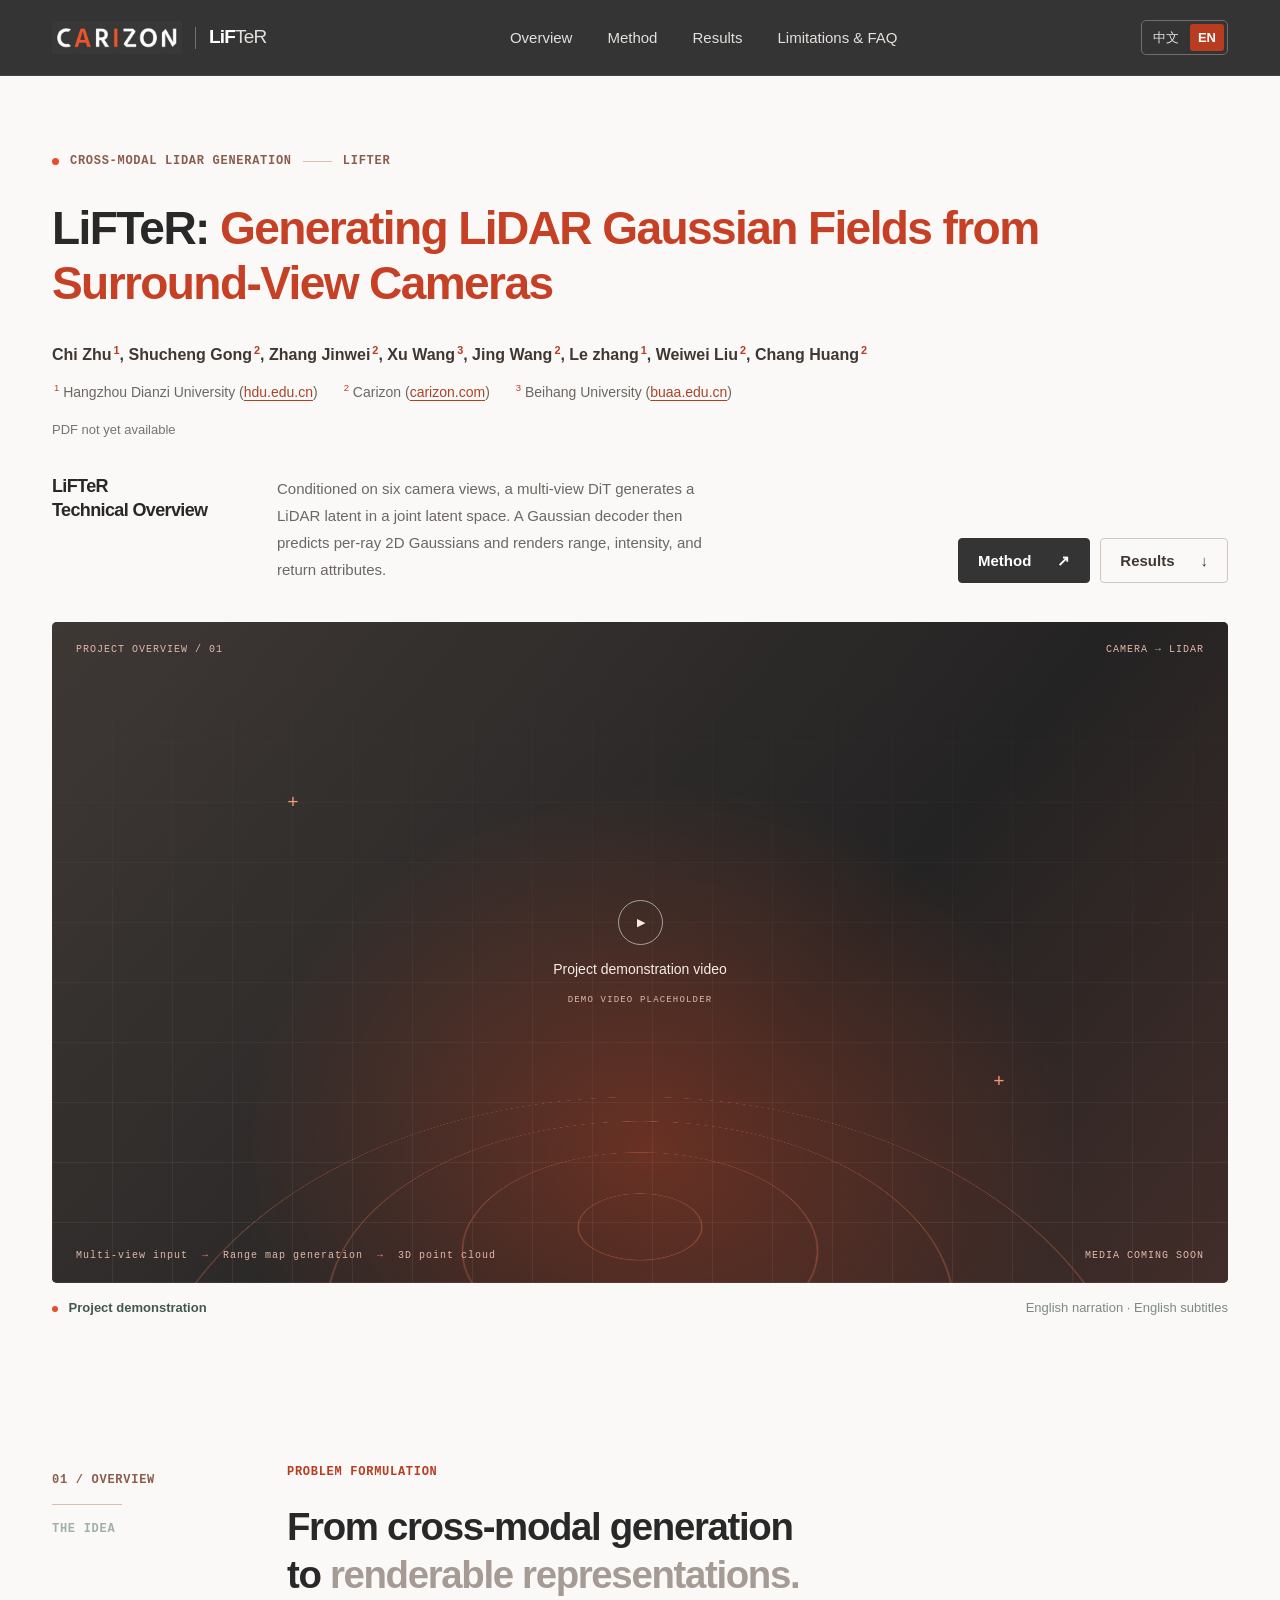
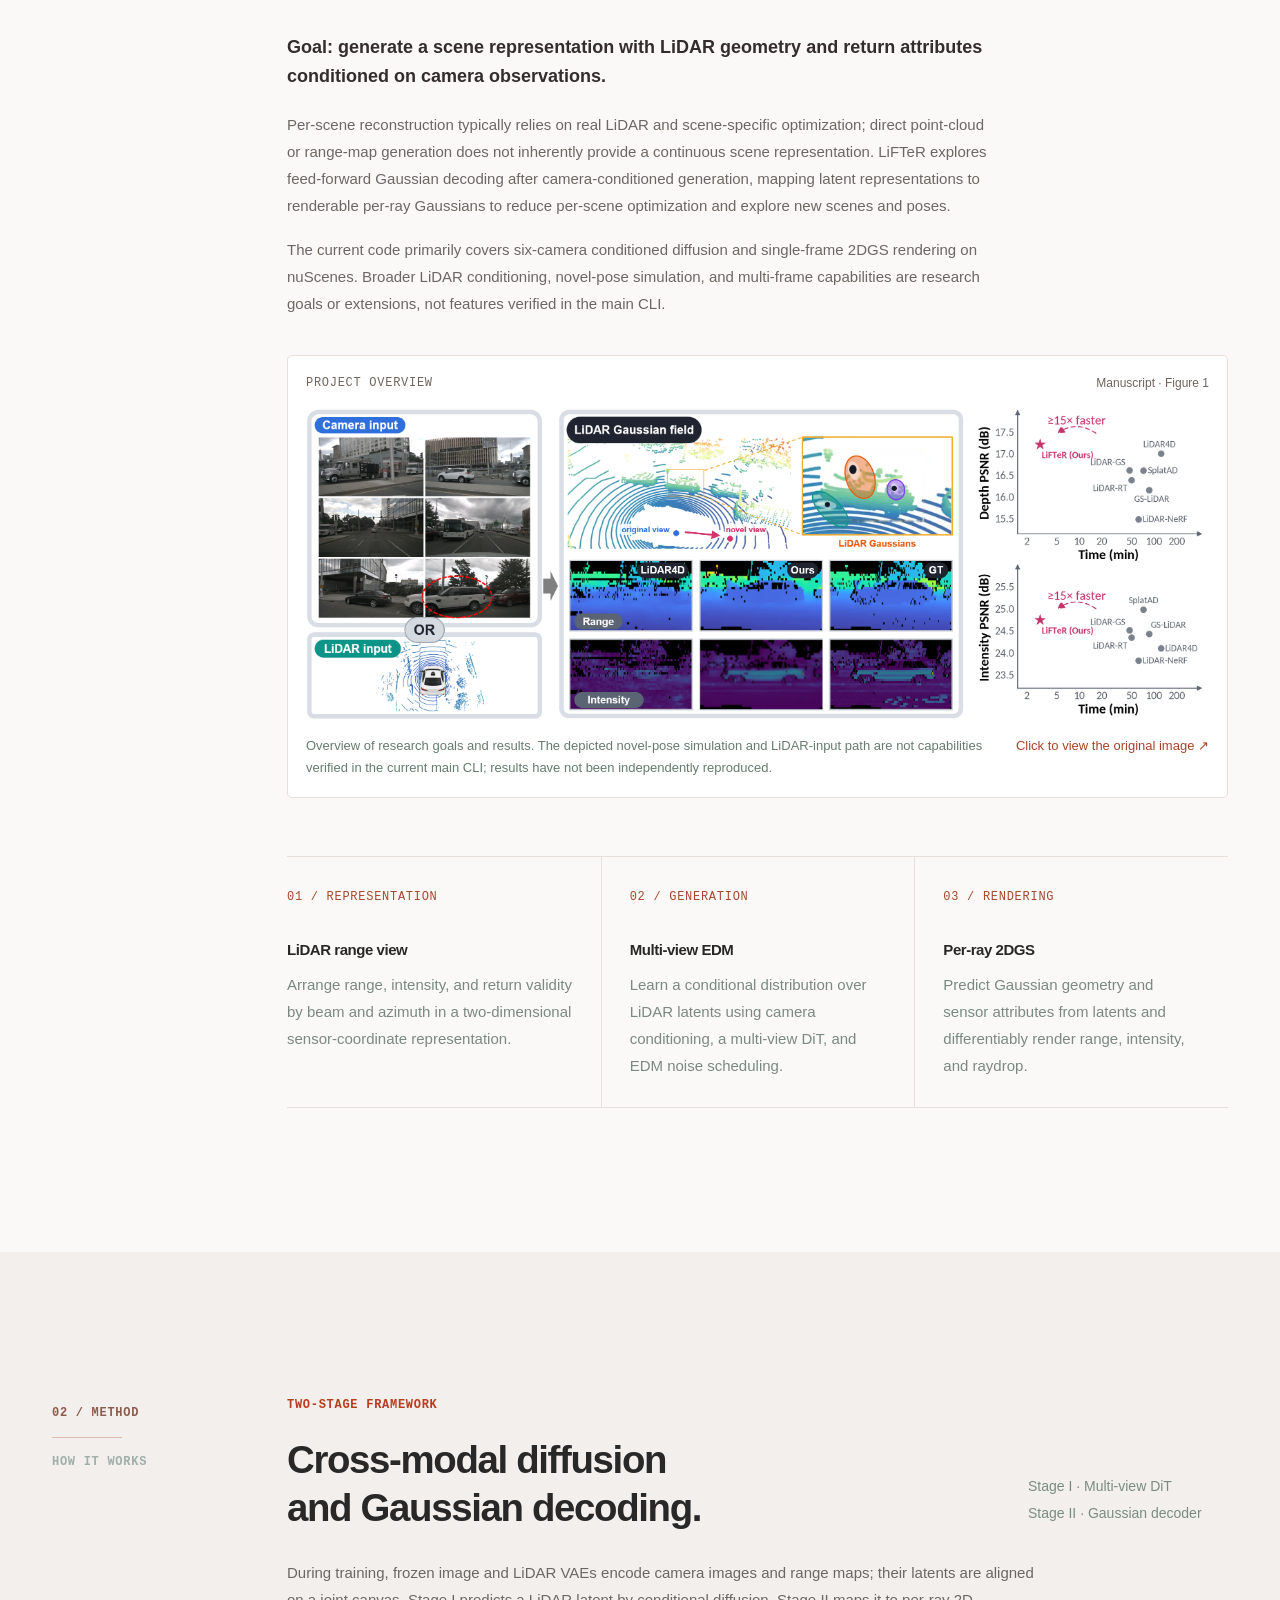
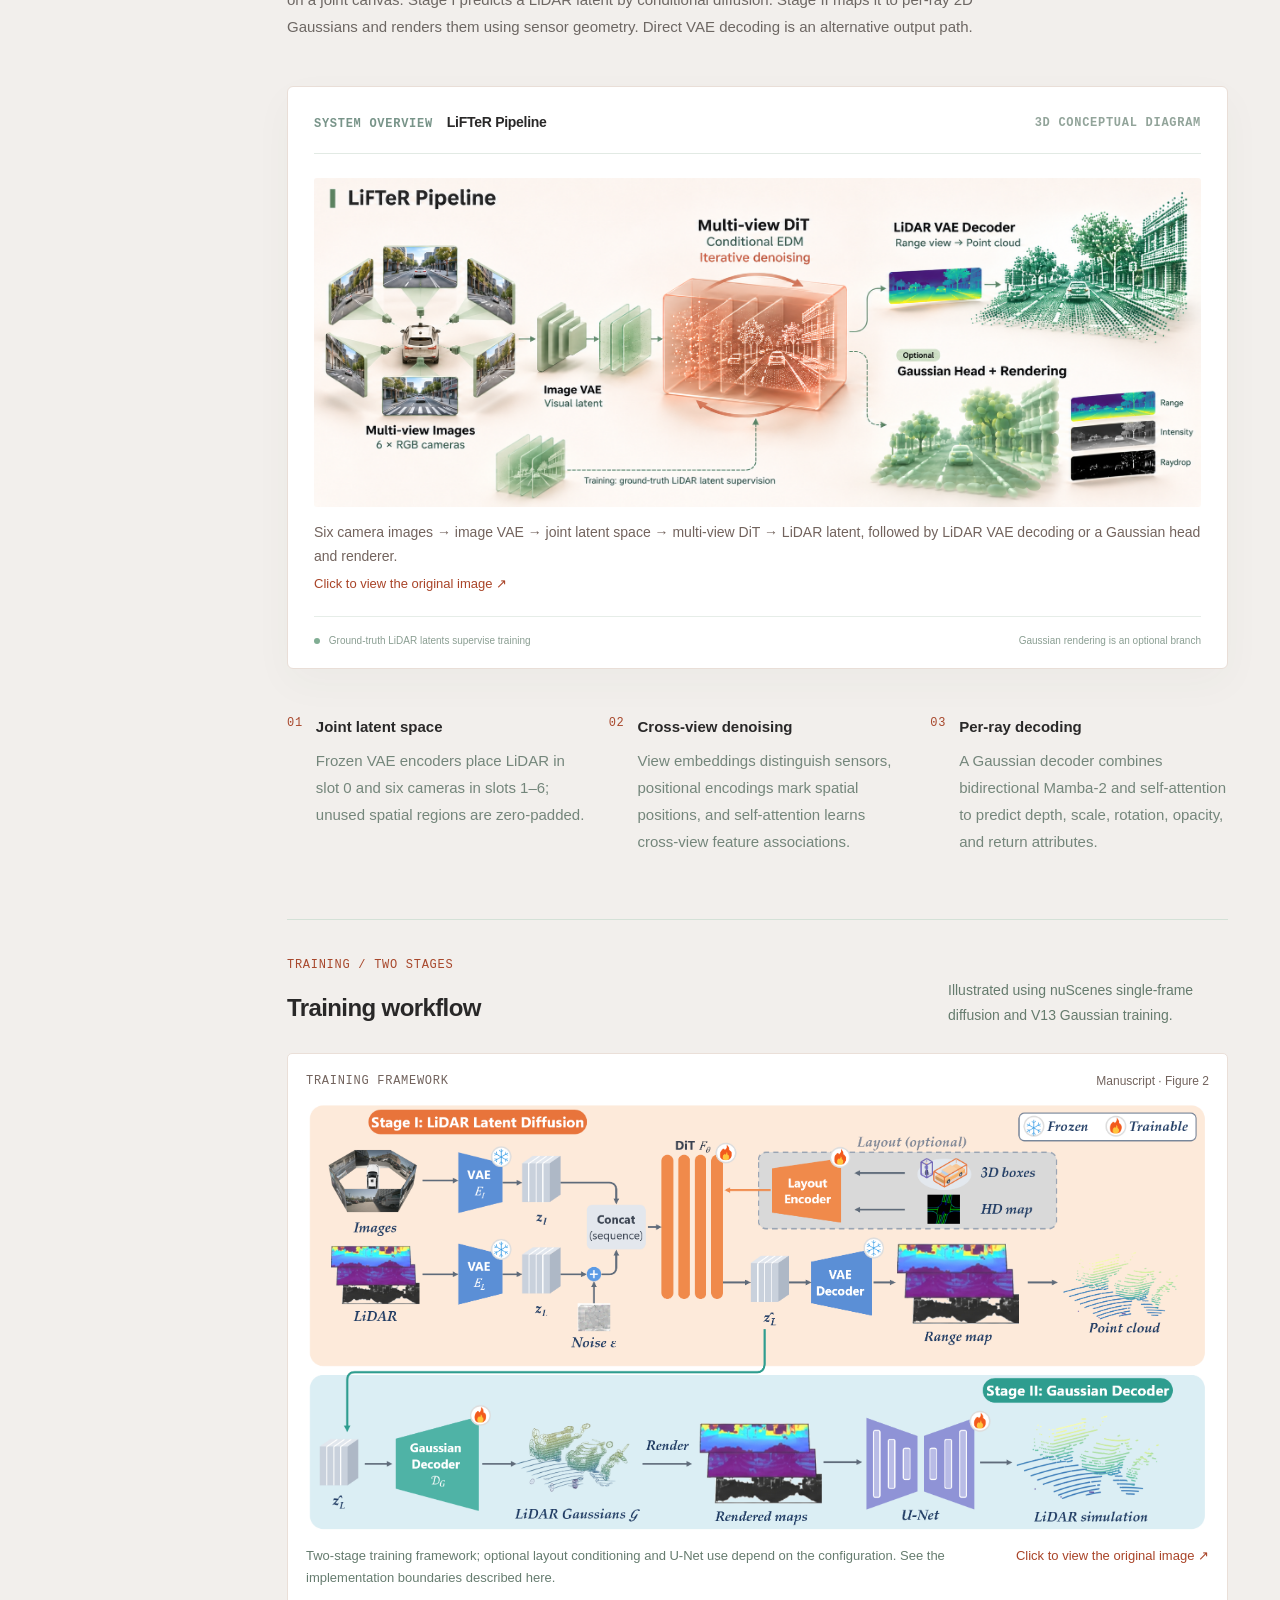
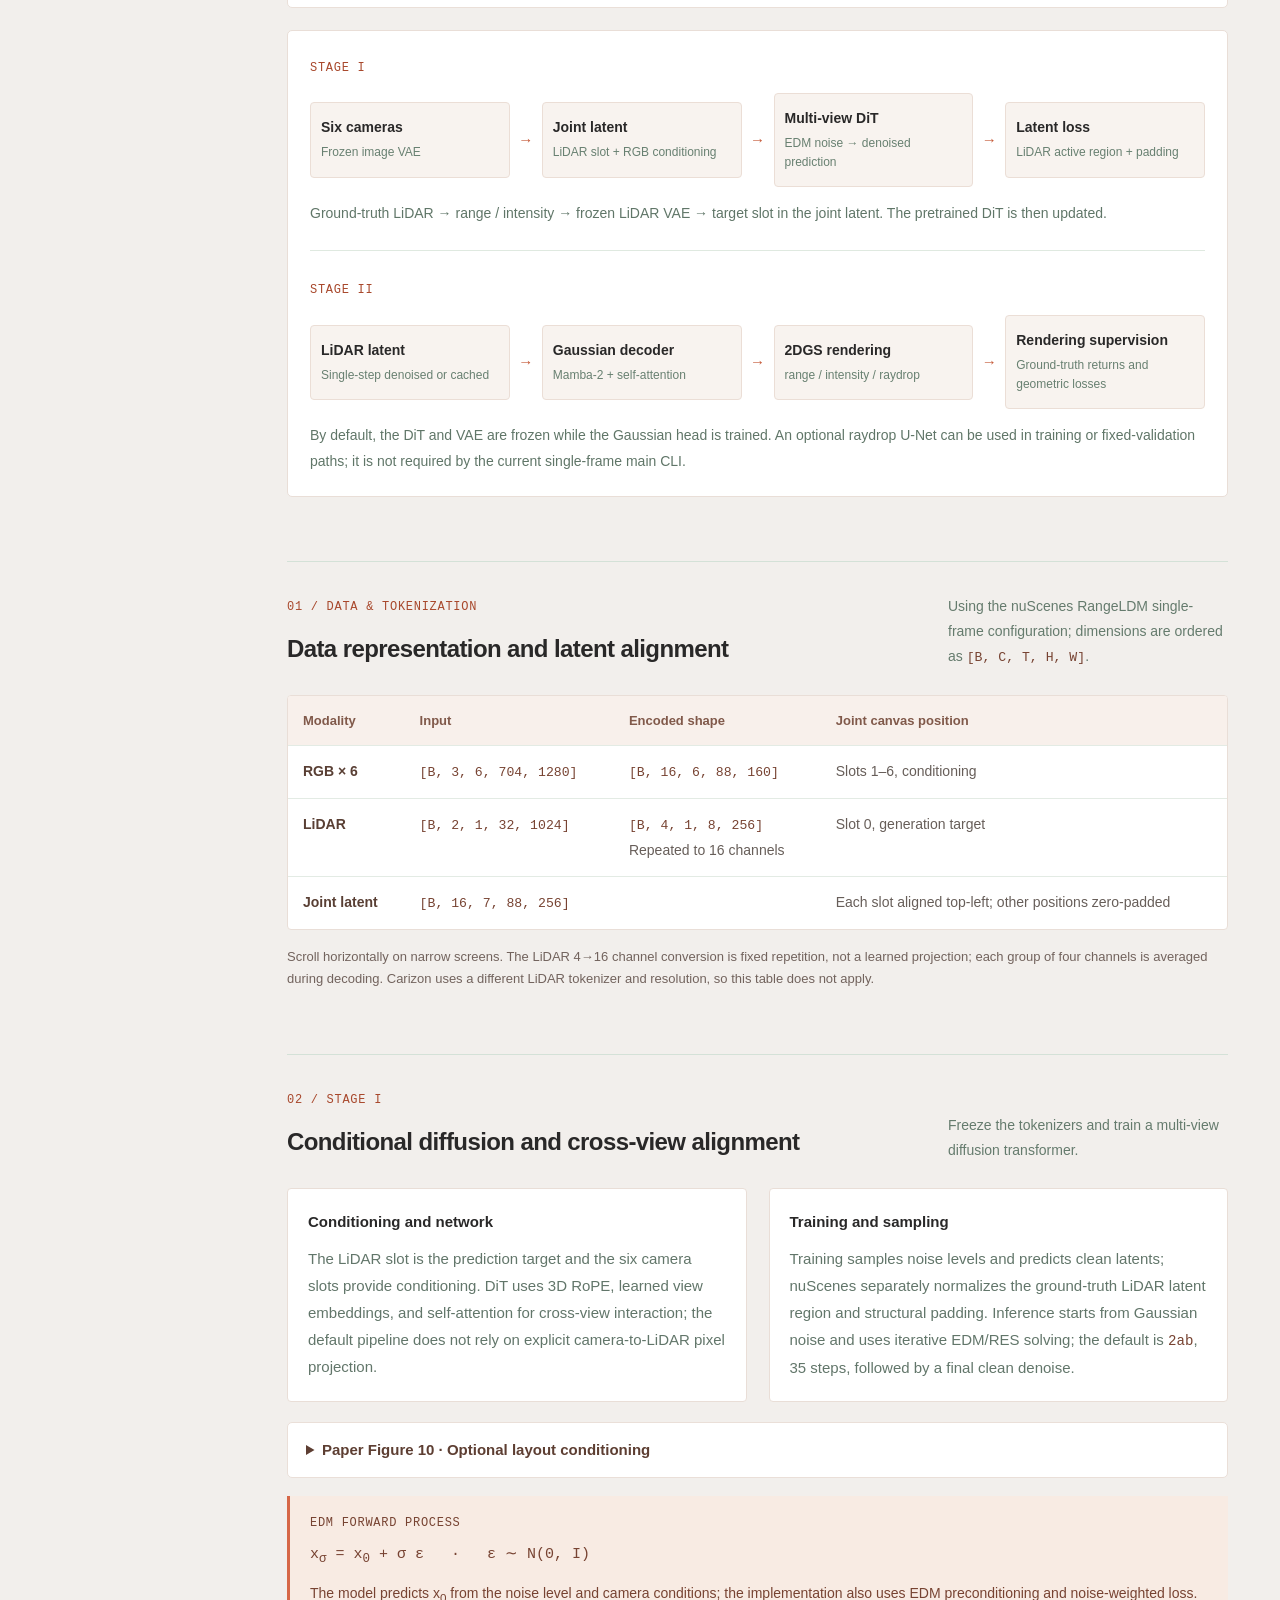
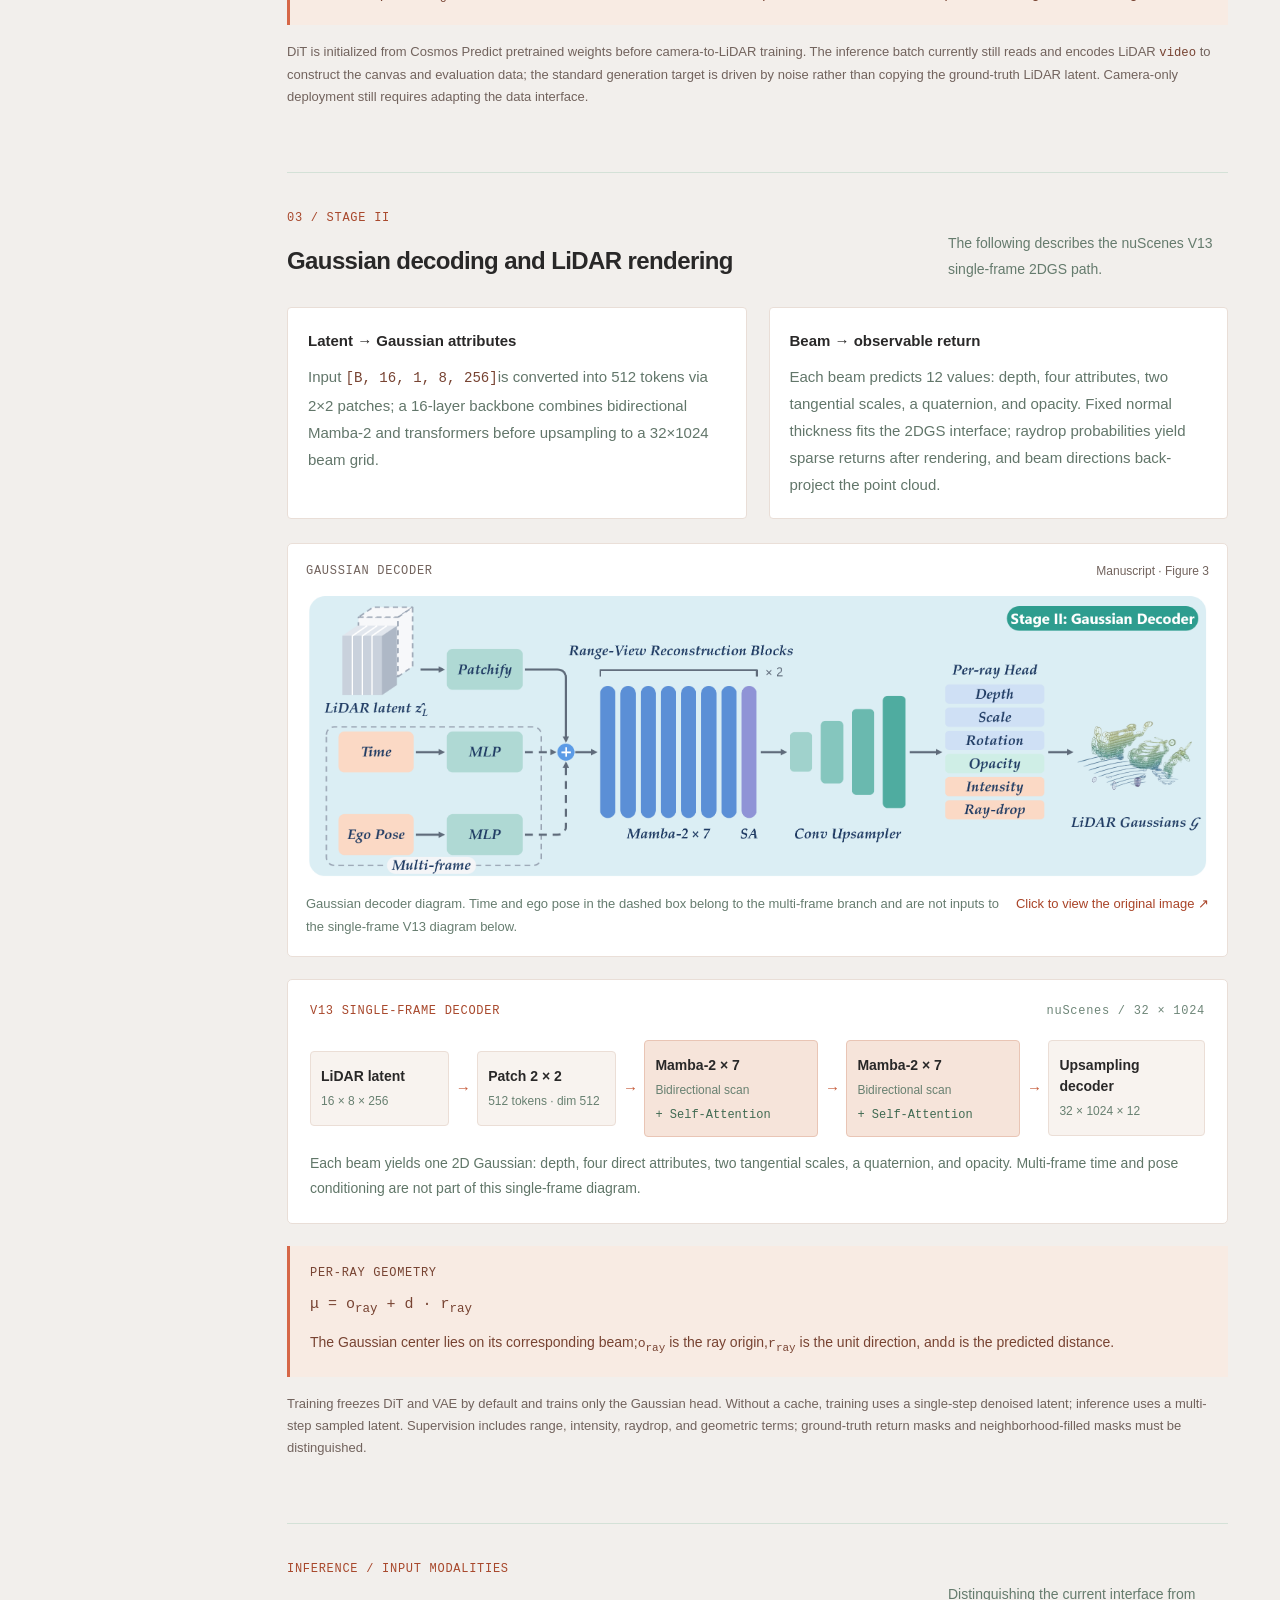
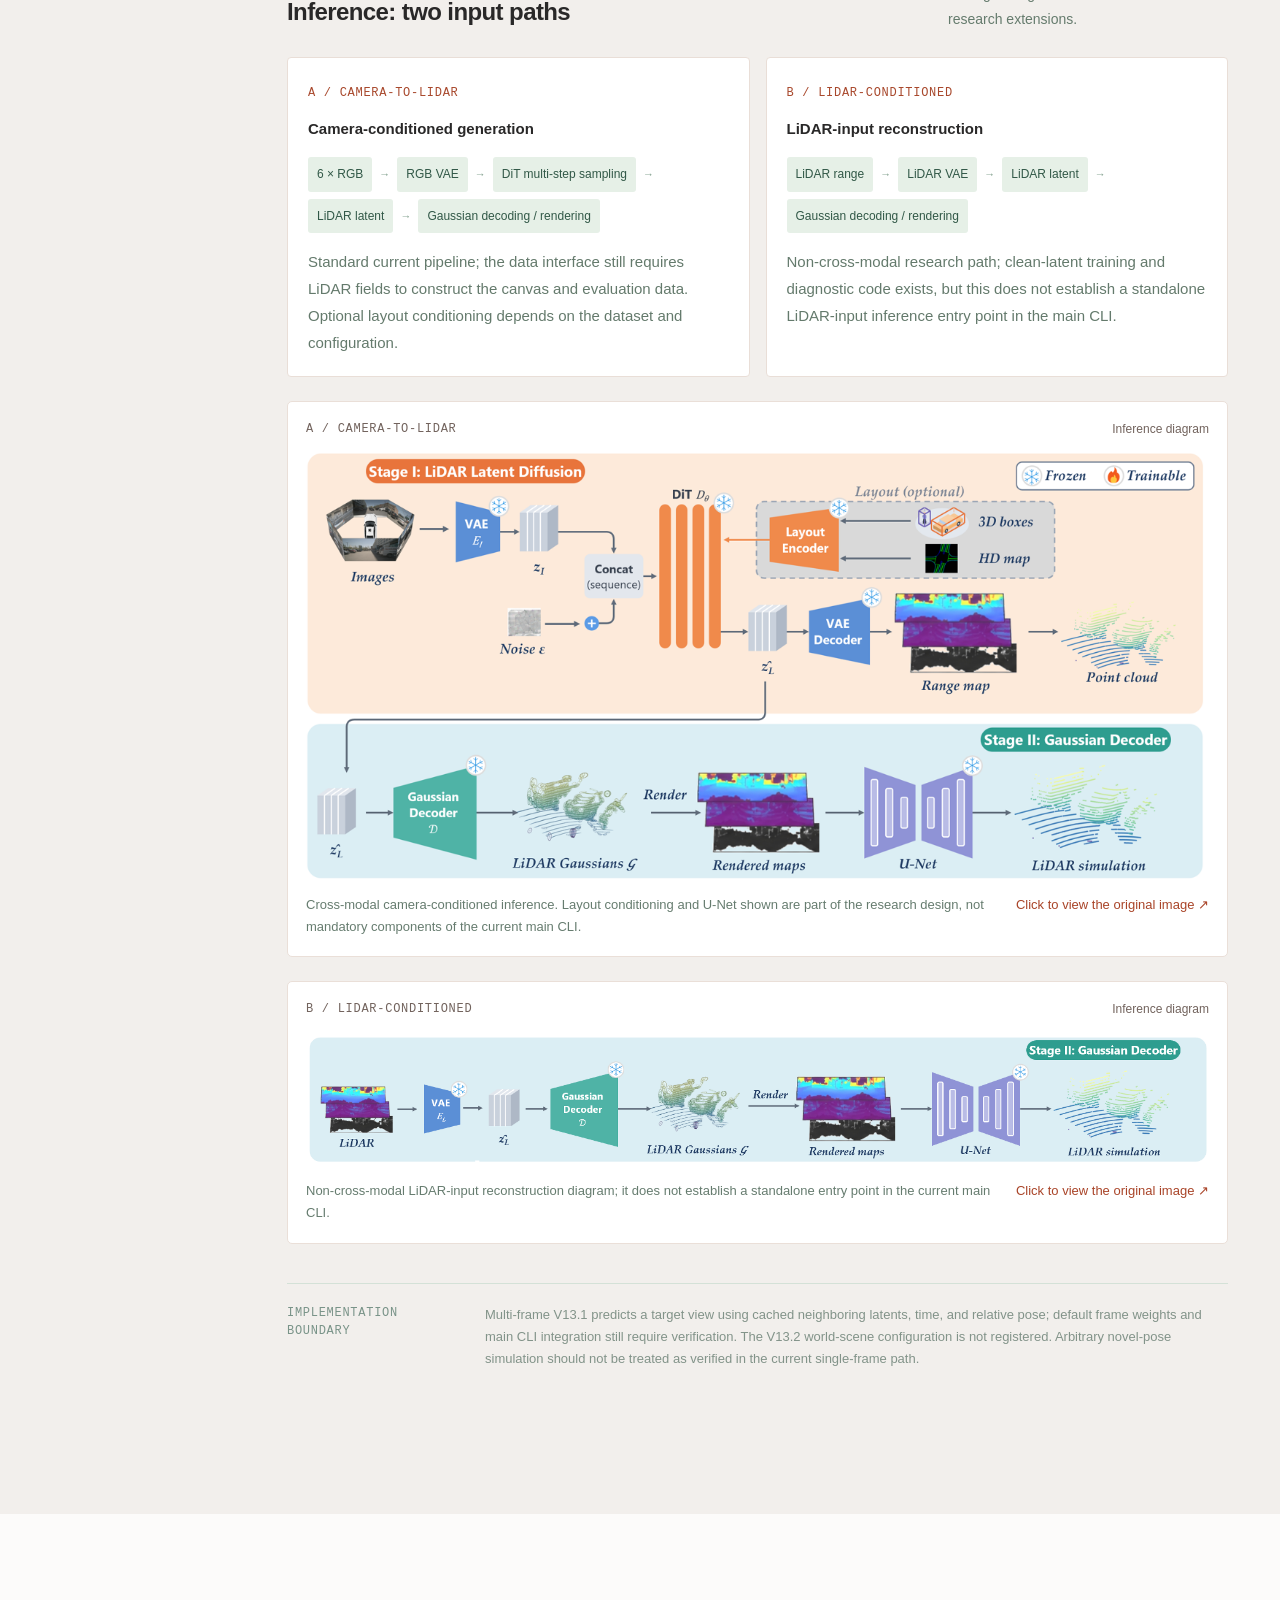
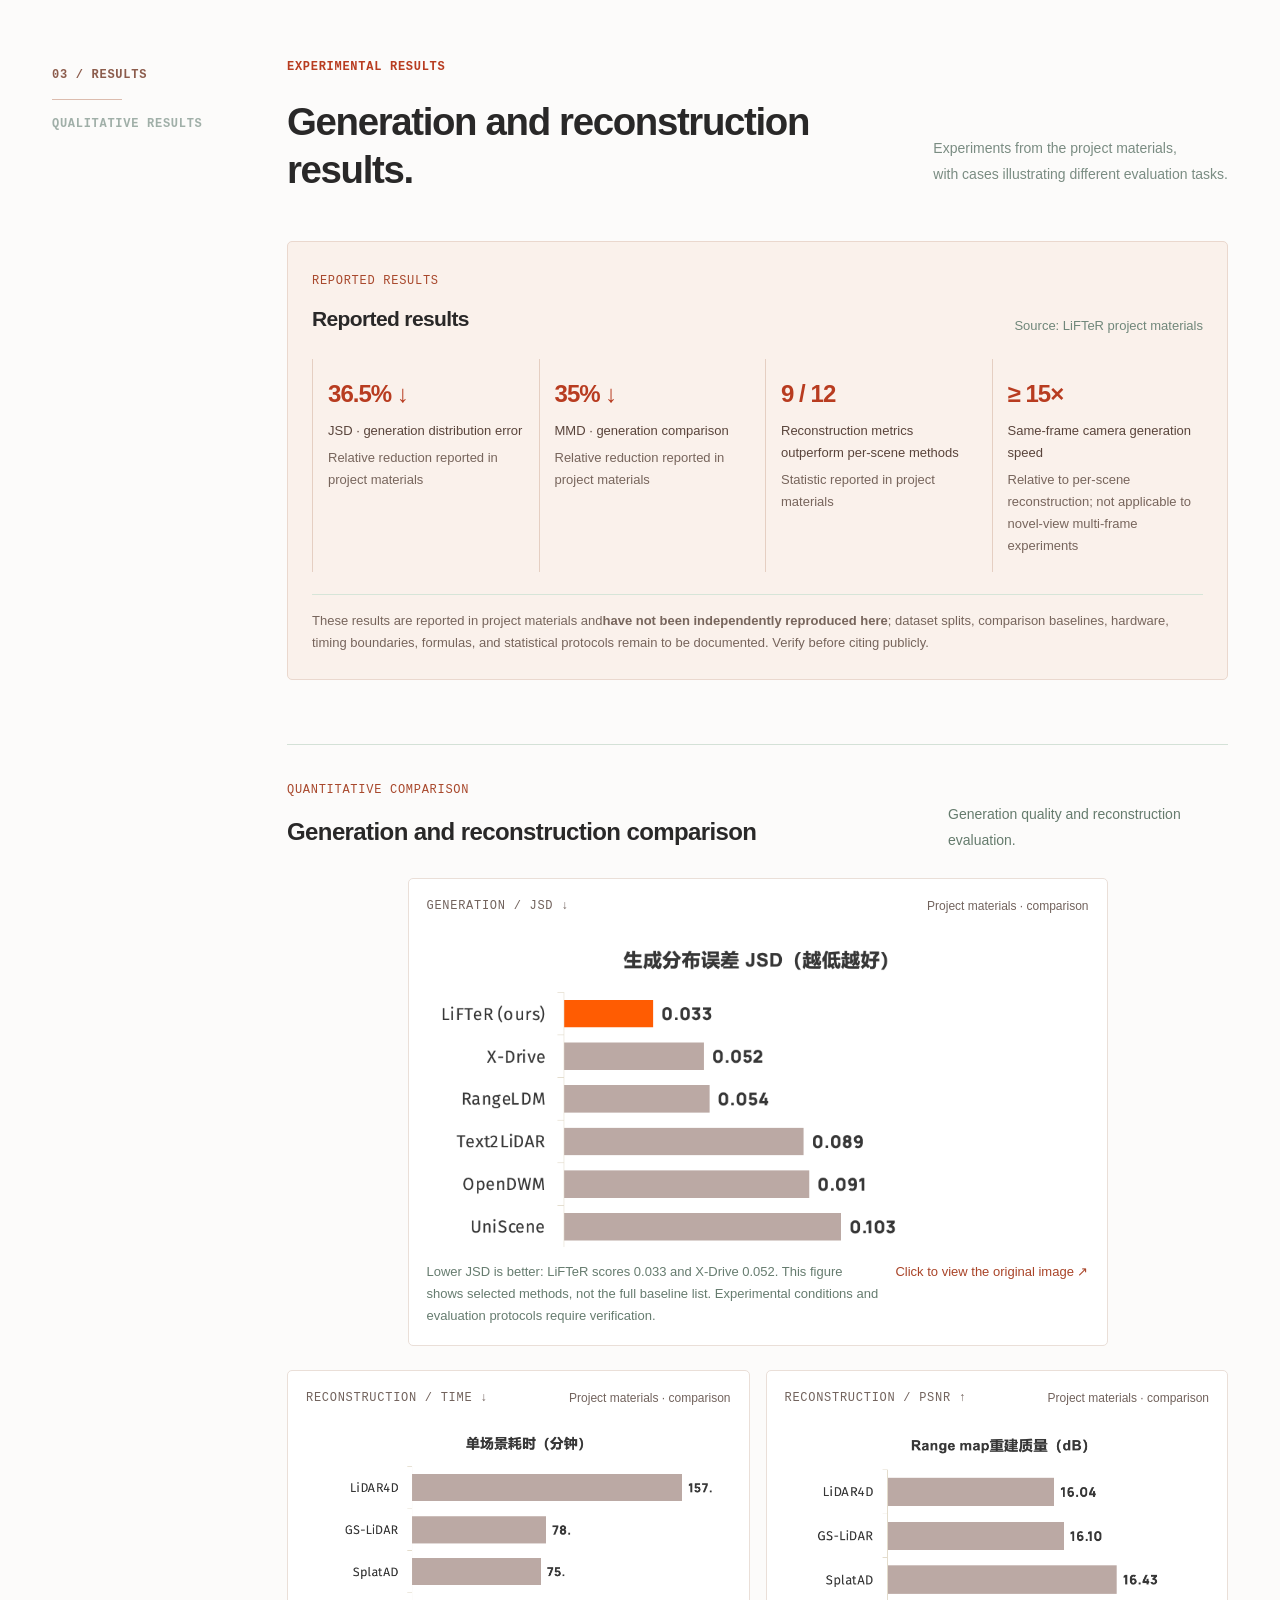
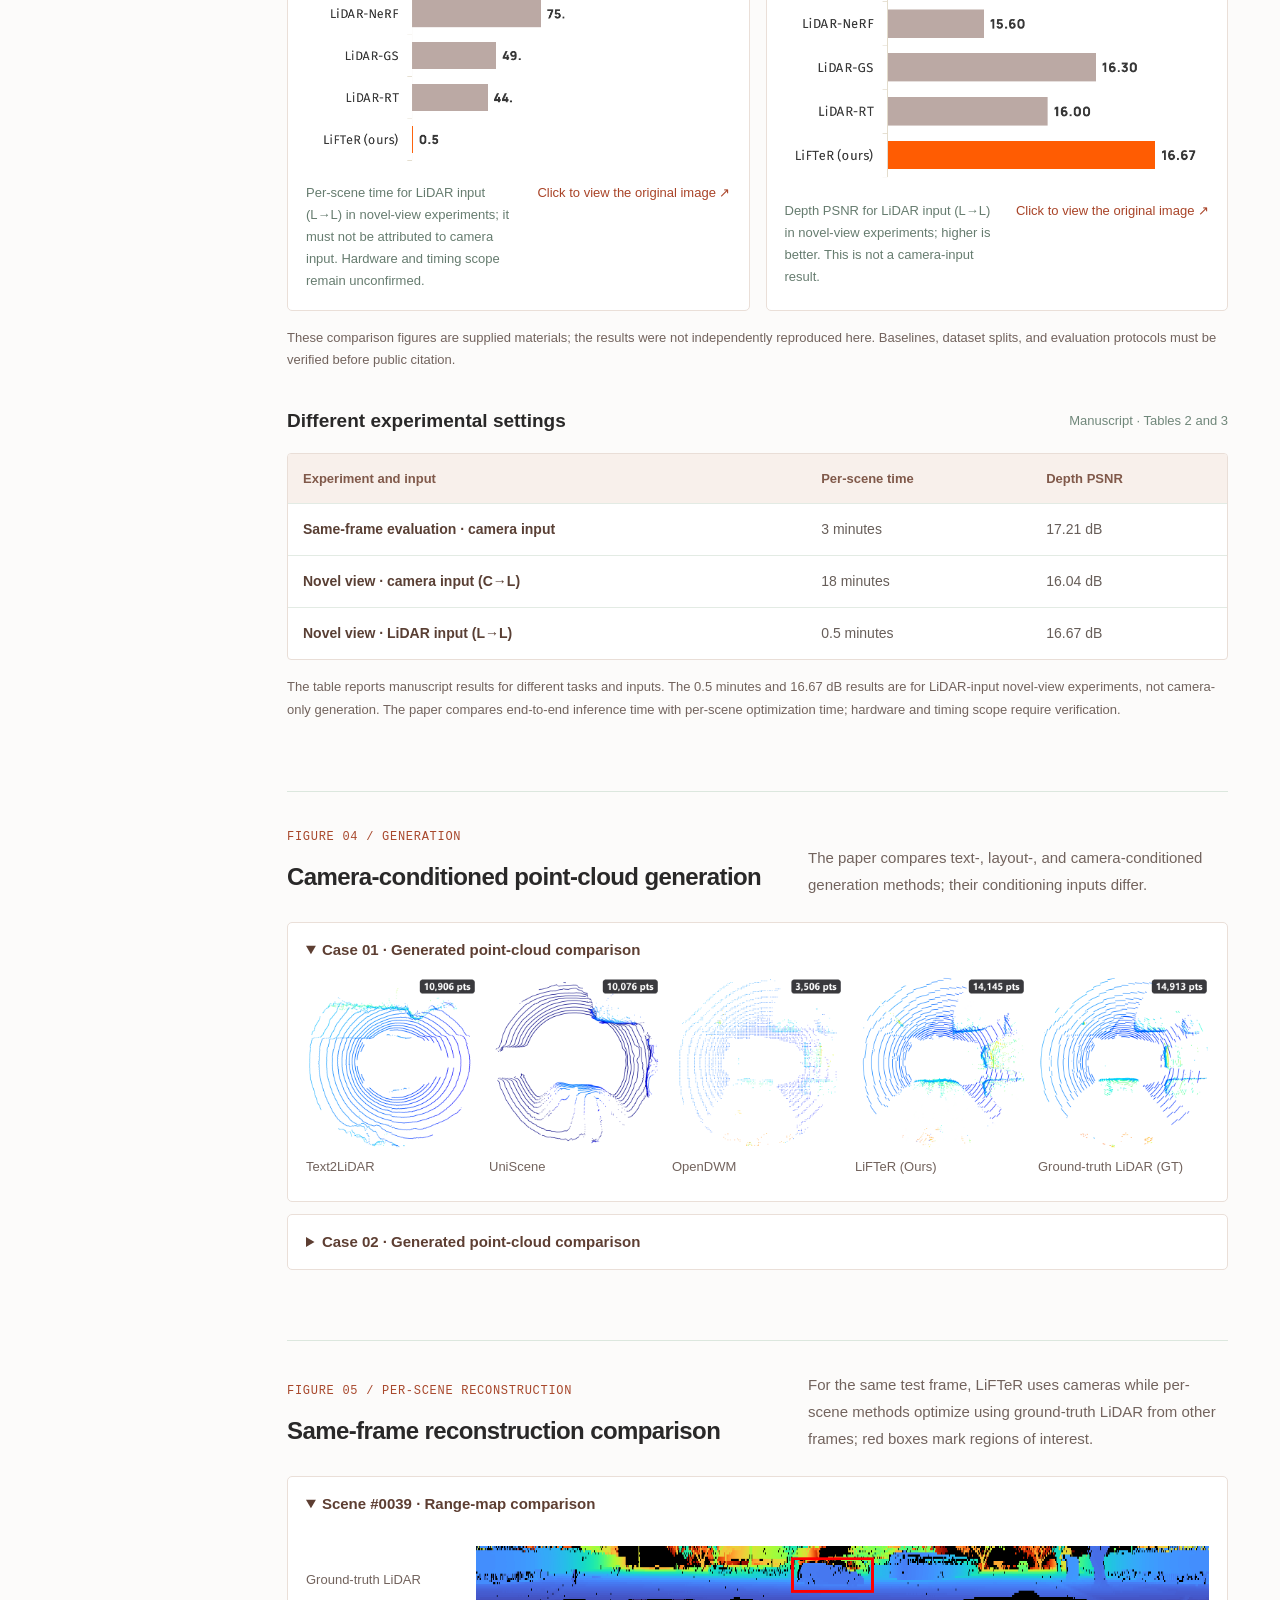
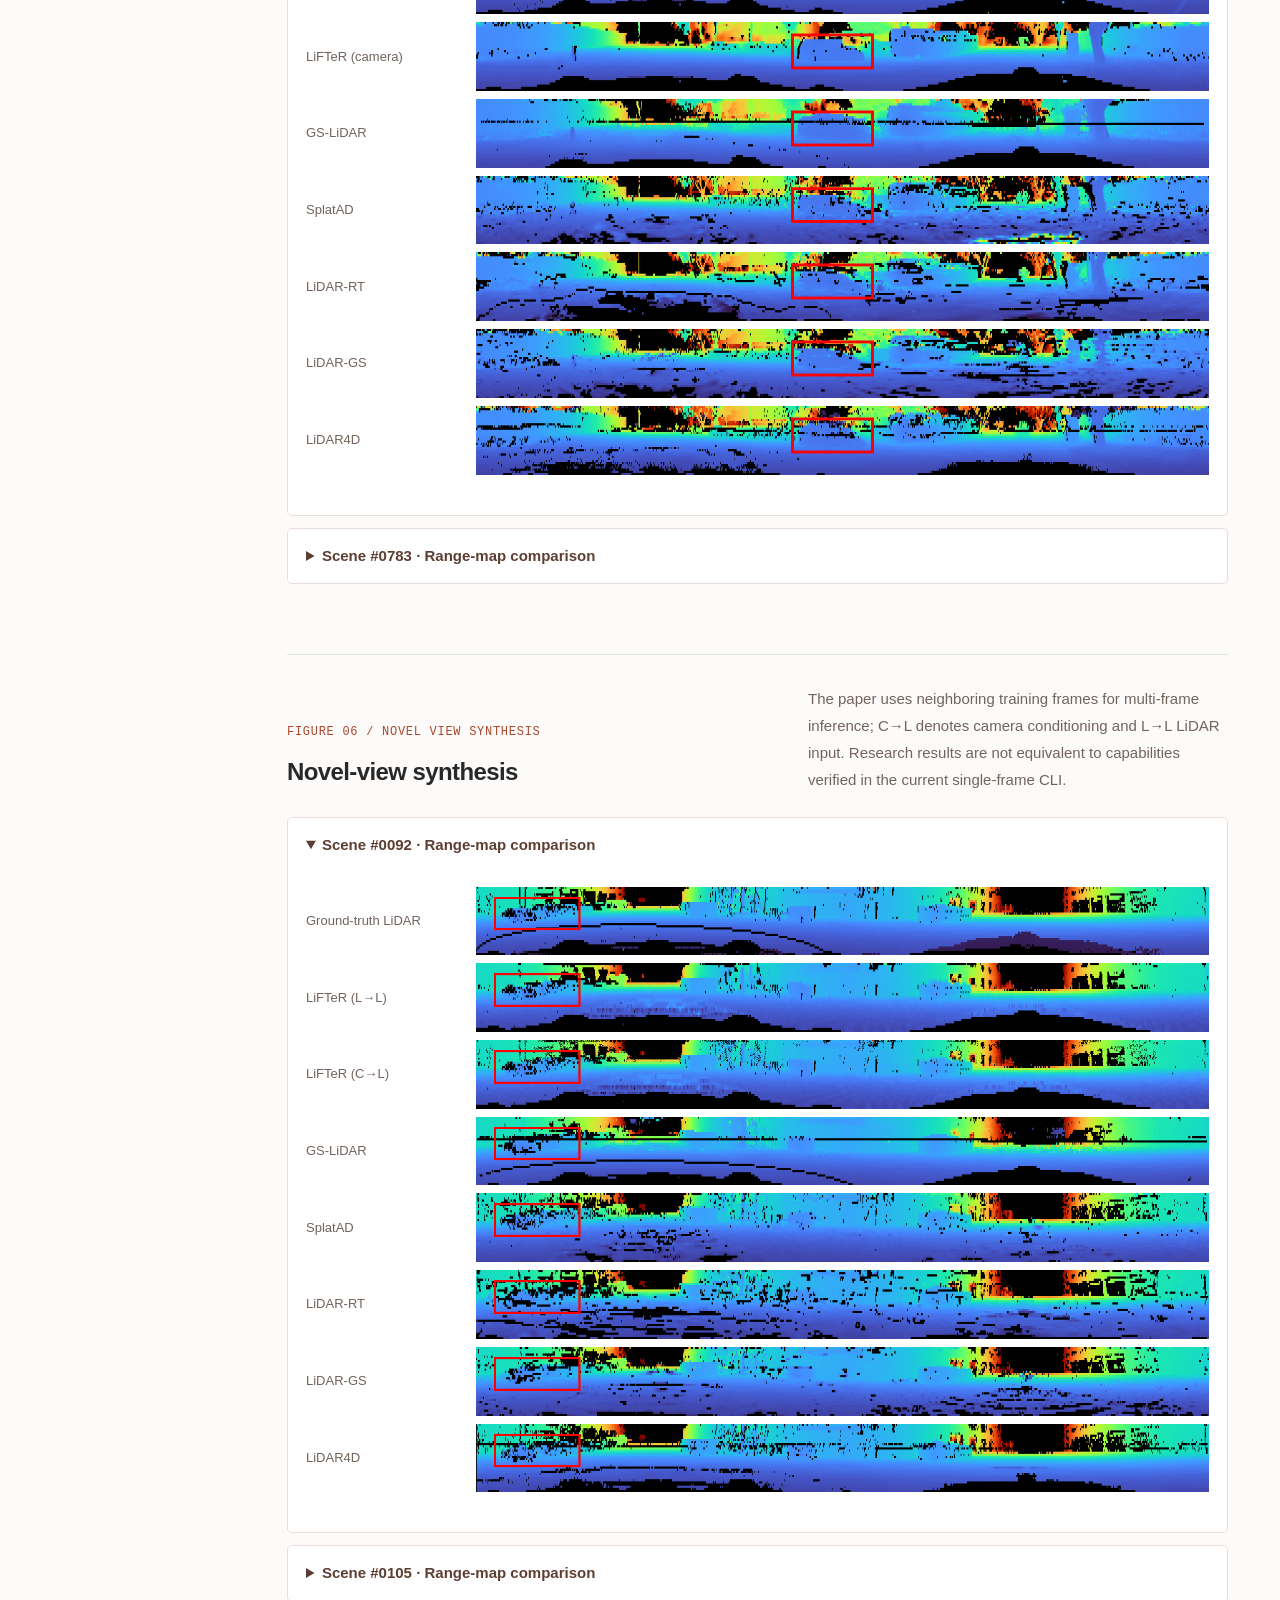
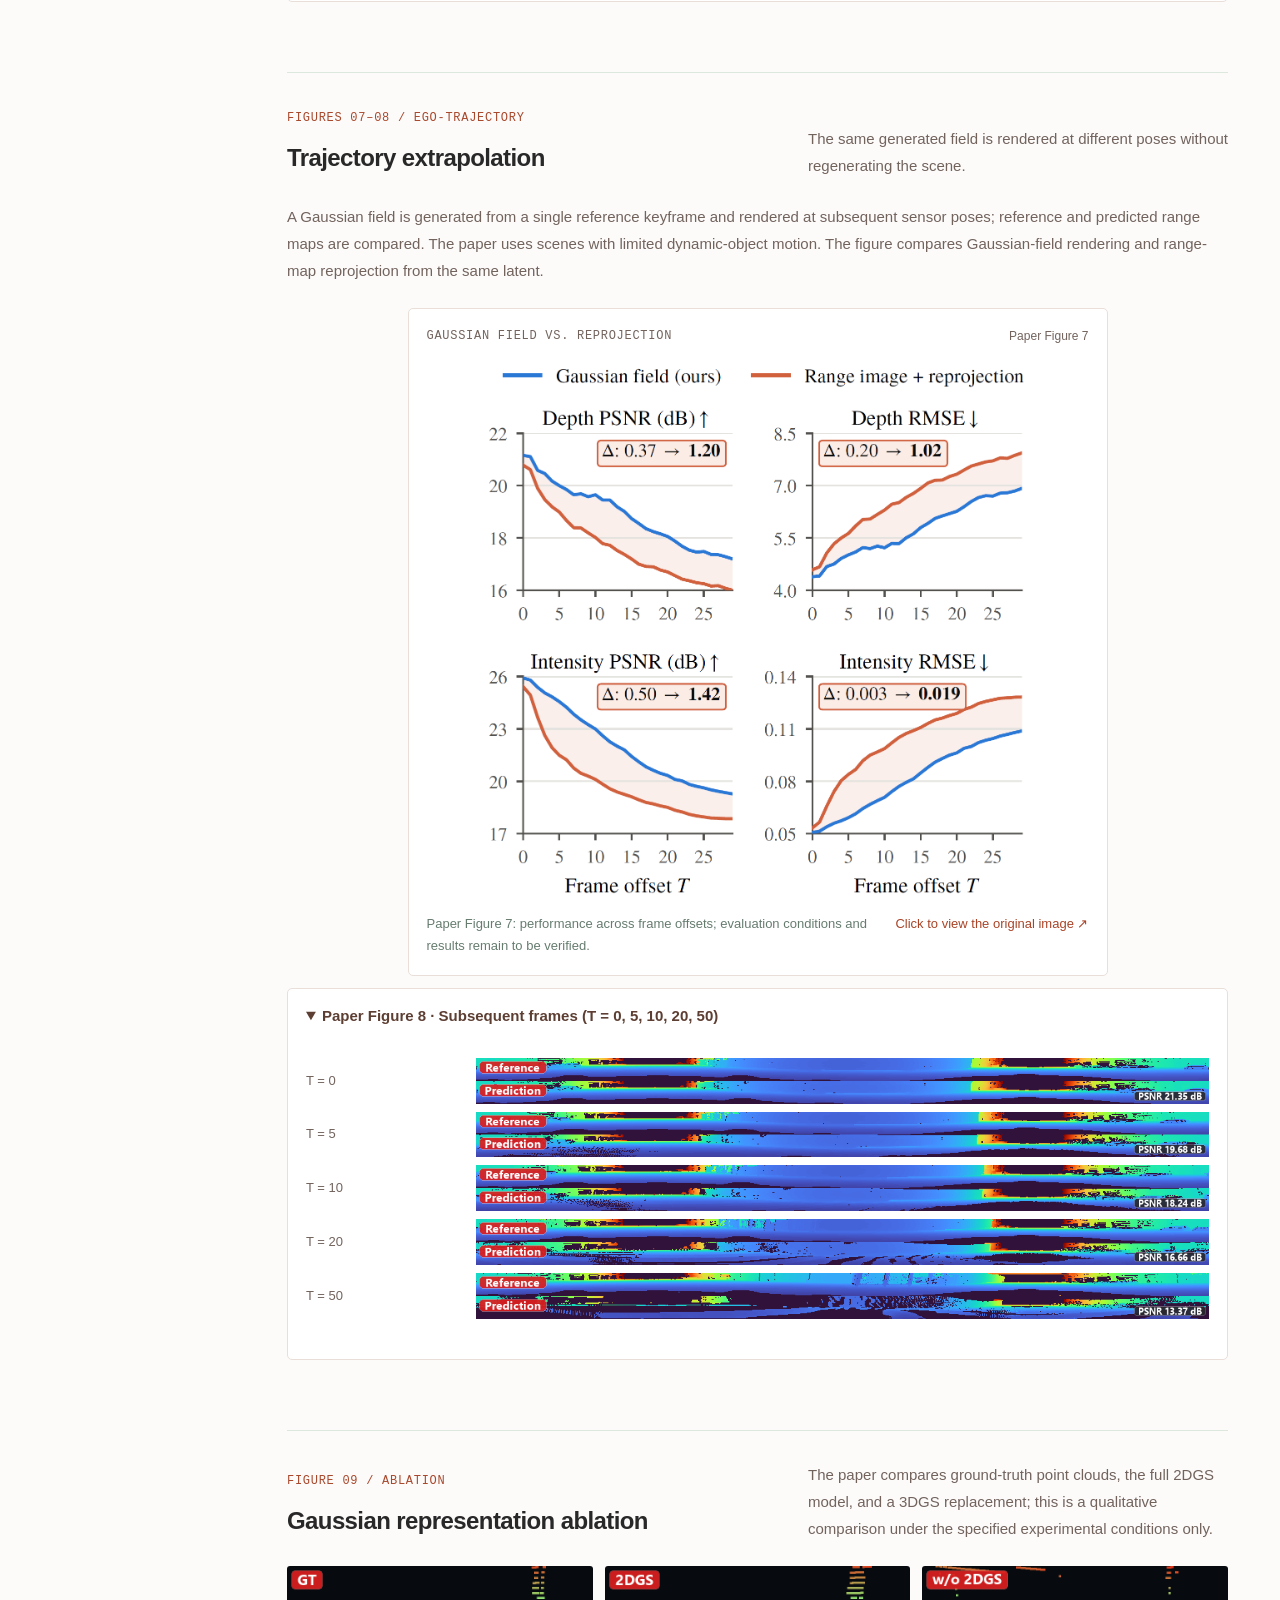
==== index-en.html @ 02186128 "Default to English, keep Chinese switchable, tune video captions - index.html now serves the English" ====
<!doctype html>
<html lang="en">
<head>
  <meta charset="utf-8">
  <meta name="viewport" content="width=device-width, initial-scale=1">
  <meta name="description" content="LiFTeR technical overview: six-camera conditioned diffusion, LiDAR latent space, and per-ray 2D Gaussian rendering.">
  <meta name="theme-color" content="#343434">
  <title>LiFTeR: Generating LiDAR Gaussian Fields from Surround-View Cameras</title>
  <link rel="stylesheet" href="./styles.css">
  <script src="./media.js" defer></script>
  <script src="./site.js" defer></script>
</head>
<body>
  <a class="skip-link" href="#main">Skip to content</a>
  <header class="site-header">
    <div class="header-inner wrap">
      <a class="brand" href="#top" aria-label="Carizon · LiFTeR, back to top"><img class="brand-logo" src="./logo.jpg.png" width="1448" height="360" alt="Carizon"><span class="brand-divider" aria-hidden="true"></span><span>LiF<span class="brand-light">TeR</span></span></a>
      <nav class="desktop-nav" aria-label="Page navigation">
        <a href="#overview">Overview</a><a href="#method">Method</a><a href="#results">Results</a><a href="#limitations">Limitations &amp; FAQ</a>
      </nav>
      <nav class="language-switch" aria-label="Language"><a href="./index-zh.html" lang="zh-CN" hreflang="zh-CN">中文</a><a href="./index.html" lang="en" hreflang="en" aria-current="page">EN</a></nav>
    </div>
  </header>

  <main id="main">
    <section class="hero wrap" id="top" aria-labelledby="hero-title">
      <div class="hero-kicker"><span class="status-dot"></span> CROSS-MODAL LIDAR GENERATION <span class="kicker-line"></span> LIFTER</div>
      <h1 id="hero-title" class="technical-hero-title project-title" lang="en">LiFTeR: <span>Generating LiDAR Gaussian Fields from Surround-View Cameras</span></h1>
      <div class="project-credits" aria-label="Authors and affiliations">
        <p class="project-authors" lang="en">Chi Zhu<sup>1</sup>, Shucheng Gong<sup>2</sup>, Zhang Jinwei<sup>2</sup>, Xu Wang<sup>3</sup>, Jing Wang<sup>2</sup>, Le zhang<sup>1</sup>, Weiwei Liu<sup>2</sup>, Chang Huang<sup>2</sup></p>
        <p class="project-affiliations" lang="en"><span><sup>1</sup> Hangzhou Dianzi University (<a href="https://www.hdu.edu.cn/">hdu.edu.cn</a>)</span><span><sup>2</sup> Carizon (<a href="https://carizon.com/">carizon.com</a>)</span><span><sup>3</sup> Beihang University (<a href="https://www.buaa.edu.cn/">buaa.edu.cn</a>)</span></p>
        <p class="paper-availability">PDF not yet available</p>
      </div>
      <div class="hero-bottom">
        <div class="hero-description"><p class="hero-en">LiFTeR<br>Technical Overview</p><p>Conditioned on six camera views, a multi-view DiT generates a LiDAR latent in a joint latent space. A Gaussian decoder then predicts per-ray 2D Gaussians and renders range, intensity, and return attributes.</p></div>
        <div class="hero-actions"><a class="button button-dark" href="#method">Method <span aria-hidden="true">↗</span></a><a class="button button-outline" href="#results">Results <span aria-hidden="true">↓</span></a></div>
      </div>
      <div class="hero-media" data-media-slot="hero" data-media-label="Project demonstration video" data-media-aspect="wide">
        <div class="hero-media-inner">
          <div class="hero-grid" aria-hidden="true"></div><div class="hero-rings" aria-hidden="true"><span></span><span></span><span></span><span></span></div>
          <div class="hero-cross hero-cross-one" aria-hidden="true">+</div><div class="hero-cross hero-cross-two" aria-hidden="true">+</div>
          <div class="hero-media-top"><span>PROJECT OVERVIEW / 01</span><span>CAMERA → LIDAR</span></div>
          <div class="hero-media-center"><span class="play-outline" aria-hidden="true">▶</span><strong>Project demonstration video</strong><span>DEMO VIDEO PLACEHOLDER</span></div>
          <div class="hero-media-bottom"><span>Multi-view input <b>→</b> Range map generation <b>→</b> 3D point cloud</span><span>MEDIA COMING SOON</span></div>
        </div>
      </div>
      <p class="media-caption"><span><span class="caption-dot"></span> Project demonstration</span><span>English narration · English subtitles</span></p>
    </section>

    <section class="section intro-section" id="overview" aria-labelledby="overview-title">
      <div class="wrap section-layout">
        <div class="section-aside"><span class="section-number">01 / OVERVIEW</span><span class="aside-line"></span><span class="aside-note">THE IDEA</span></div>
        <div class="section-main">
          <p class="eyebrow">PROBLEM FORMULATION</p>
          <h2 id="overview-title">From cross-modal generation<br>to <span class="text-muted">renderable representations.</span></h2>
          <div class="intro-copy"><p class="lead">Goal: generate a scene representation with LiDAR geometry and return attributes conditioned on camera observations.</p><p>Per-scene reconstruction typically relies on real LiDAR and scene-specific optimization; direct point-cloud or range-map generation does not inherently provide a continuous scene representation. LiFTeR explores feed-forward Gaussian decoding after camera-conditioned generation, mapping latent representations to renderable per-ray Gaussians to reduce per-scene optimization and explore new scenes and poses.</p><p>The current code primarily covers six-camera conditioned diffusion and single-frame 2DGS rendering on nuScenes. Broader LiDAR conditioning, novel-pose simulation, and multi-frame capabilities are research goals or extensions, not features verified in the main CLI.</p></div>
          <figure class="source-figure overview-figure">
            <div class="source-figure-heading"><span>PROJECT OVERVIEW</span><span>Manuscript · Figure 1</span></div>
            <a href="./assets/figures/figure1_teaser.png" aria-label="View the original LiFTeR overview image"><img src="./assets/figures/figure1_teaser.png" width="2616" height="913" loading="lazy" alt="LiFTeR overview: camera or LiDAR input generates a Gaussian field, with range and intensity reconstruction and quality-versus-time comparisons."></a>
            <figcaption>Overview of research goals and results. The depicted novel-pose simulation and LiDAR-input path are not capabilities verified in the current main CLI; results have not been independently reproduced.<span>Click to view the original image ↗</span></figcaption>
          </figure>
          <div class="principles" aria-label="Core techniques">
            <article><span class="principle-index">01 / REPRESENTATION</span><h3>LiDAR range view</h3><p>Arrange range, intensity, and return validity by beam and azimuth in a two-dimensional sensor-coordinate representation.</p></article>
            <article><span class="principle-index">02 / GENERATION</span><h3>Multi-view EDM</h3><p>Learn a conditional distribution over LiDAR latents using camera conditioning, a multi-view DiT, and EDM noise scheduling.</p></article>
            <article><span class="principle-index">03 / RENDERING</span><h3>Per-ray 2DGS</h3><p>Predict Gaussian geometry and sensor attributes from latents and differentiably render range, intensity, and raydrop.</p></article>
          </div>
        </div>
      </div>
    </section>

    <section class="section method-section" id="method" aria-labelledby="method-title">
      <div class="wrap section-layout">
        <div class="section-aside"><span class="section-number">02 / METHOD</span><span class="aside-line"></span><span class="aside-note">HOW IT WORKS</span></div>
        <div class="section-main">
          <div class="section-heading-row"><div><p class="eyebrow">TWO-STAGE FRAMEWORK</p><h2 id="method-title">Cross-modal diffusion<br>and Gaussian decoding.</h2></div><p class="heading-note">Stage I · Multi-view DiT<br>Stage II · Gaussian decoder</p></div>
          <p class="body-copy">During training, frozen image and LiDAR VAEs encode camera images and range maps; their latents are aligned on a joint canvas. Stage I predicts a LiDAR latent by conditional diffusion. Stage II maps it to per-ray 2D Gaussians and renders them using sensor geometry. Direct VAE decoding is an alternative output path.</p>
          <div class="method-board">
            <div class="board-header"><div><span class="board-overline">SYSTEM OVERVIEW</span><strong>LiFTeR Pipeline</strong></div><span class="board-badge">3D CONCEPTUAL DIAGRAM</span></div>
            <figure class="pipeline-figure">
              <a href="./assets/figures/20261106-210438.png" aria-label="View the original LiFTeR pipeline diagram"><img src="./assets/figures/20261106-210438.png" width="2060" height="763" loading="lazy" alt="LiFTeR pipeline: six-view camera images are encoded by an image VAE; a multi-view DiT iteratively denoises a LiDAR latent, which is decoded by a LiDAR VAE into a range map and point cloud or rendered through an optional Gaussian head into range, intensity, and return attributes. Ground-truth LiDAR latents supervise training."></a>
              <figcaption>Six camera images → image VAE → joint latent space → multi-view DiT → LiDAR latent, followed by LiDAR VAE decoding or a Gaussian head and renderer.<span>Click to view the original image ↗</span></figcaption>
            </figure>
            <div class="board-footer"><span><i></i> Ground-truth LiDAR latents supervise training</span><span>Gaussian rendering is an optional branch</span></div>
          </div>
          <div class="method-details">
            <article><span class="detail-number">01</span><div><h3>Joint latent space</h3><p>Frozen VAE encoders place LiDAR in slot 0 and six cameras in slots 1–6; unused spatial regions are zero-padded.</p></div></article>
            <article><span class="detail-number">02</span><div><h3>Cross-view denoising</h3><p>View embeddings distinguish sensors, positional encodings mark spatial positions, and self-attention learns cross-view feature associations.</p></div></article>
            <article><span class="detail-number">03</span><div><h3>Per-ray decoding</h3><p>A Gaussian decoder combines bidirectional Mamba-2 and self-attention to predict depth, scale, rotation, opacity, and return attributes.</p></div></article>
          </div>
          <div class="technical-section" aria-labelledby="training-flow-title">
            <div class="technical-section-header"><div><span class="tech-kicker">TRAINING / TWO STAGES</span><h3 id="training-flow-title">Training workflow</h3></div><p>Illustrated using nuScenes single-frame diffusion and V13 Gaussian training.</p></div>
            <figure class="source-figure">
              <div class="source-figure-heading"><span>TRAINING FRAMEWORK</span><span>Manuscript · Figure 2</span></div>
              <a href="./assets/figures/figure2_pipeline.png" aria-label="View the original two-stage training diagram"><img src="./assets/figures/figure2_pipeline.png" width="2545" height="1203" loading="lazy" alt="Two-stage training: camera and LiDAR inputs are VAE-encoded, the DiT predicts a LiDAR latent, and the Gaussian decoder and renderer produce outputs."></a>
              <figcaption>Two-stage training framework; optional layout conditioning and U-Net use depend on the configuration. See the implementation boundaries described here.<span>Click to view the original image ↗</span></figcaption>
            </figure>
            <div class="diagram-board">
              <div class="diagram-rail"><span class="diagram-stage">STAGE I</span><div class="diagram-steps"><div><strong>Six cameras</strong><small>Frozen image VAE</small></div><span class="diagram-arrow" aria-hidden="true">→</span><div><strong>Joint latent</strong><small>LiDAR slot + RGB conditioning</small></div><span class="diagram-arrow" aria-hidden="true">→</span><div><strong>Multi-view DiT</strong><small>EDM noise → denoised prediction</small></div><span class="diagram-arrow" aria-hidden="true">→</span><div><strong>Latent loss</strong><small>LiDAR active region + padding</small></div></div><p>Ground-truth LiDAR → range / intensity → frozen LiDAR VAE → target slot in the joint latent. The pretrained DiT is then updated.</p></div>
              <div class="diagram-rail"><span class="diagram-stage">STAGE II</span><div class="diagram-steps"><div><strong>LiDAR latent</strong><small>Single-step denoised or cached</small></div><span class="diagram-arrow" aria-hidden="true">→</span><div><strong>Gaussian decoder</strong><small>Mamba-2 + self-attention</small></div><span class="diagram-arrow" aria-hidden="true">→</span><div><strong>2DGS rendering</strong><small>range / intensity / raydrop</small></div><span class="diagram-arrow" aria-hidden="true">→</span><div><strong>Rendering supervision</strong><small>Ground-truth returns and geometric losses</small></div></div><p>By default, the DiT and VAE are frozen while the Gaussian head is trained. An optional raydrop U-Net can be used in training or fixed-validation paths; it is not required by the current single-frame main CLI.</p></div>
            </div>
          </div>
          <div class="technical-section" aria-labelledby="representation-title">
            <div class="technical-section-header"><div><span class="tech-kicker">01 / DATA &amp; TOKENIZATION</span><h3 id="representation-title">Data representation and latent alignment</h3></div><p>Using the nuScenes RangeLDM single-frame configuration; dimensions are ordered as <code>[B, C, T, H, W]</code>.</p></div>
            <div class="tensor-table-wrap" role="region" aria-label="nuScenes tensor shapes, scroll horizontally" tabindex="0"><table class="tensor-table"><thead><tr><th scope="col">Modality</th><th scope="col">Input</th><th scope="col">Encoded shape</th><th scope="col">Joint canvas position</th></tr></thead><tbody><tr><th scope="row">RGB × 6</th><td><code>[B, 3, 6, 704, 1280]</code></td><td><code>[B, 16, 6, 88, 160]</code></td><td>Slots 1–6, conditioning</td></tr><tr><th scope="row">LiDAR</th><td><code>[B, 2, 1, 32, 1024]</code></td><td><code>[B, 4, 1, 8, 256]</code><br>Repeated to 16 channels</td><td>Slot 0, generation target</td></tr><tr><th scope="row">Joint latent</th><td colspan="2"><code>[B, 16, 7, 88, 256]</code></td><td>Each slot aligned top-left; other positions zero-padded</td></tr></tbody></table></div>
            <p class="tech-caption">Scroll horizontally on narrow screens. The LiDAR 4→16 channel conversion is fixed repetition, not a learned projection; each group of four channels is averaged during decoding. Carizon uses a different LiDAR tokenizer and resolution, so this table does not apply.</p>
          </div>
          <div class="technical-section" aria-labelledby="diffusion-title">
            <div class="technical-section-header"><div><span class="tech-kicker">02 / STAGE I</span><h3 id="diffusion-title">Conditional diffusion and cross-view alignment</h3></div><p>Freeze the tokenizers and train a multi-view diffusion transformer.</p></div>
            <div class="tech-columns"><div><h4>Conditioning and network</h4><p>The LiDAR slot is the prediction target and the six camera slots provide conditioning. DiT uses 3D RoPE, learned view embeddings, and self-attention for cross-view interaction; the default pipeline does not rely on explicit camera-to-LiDAR pixel projection.</p></div><div><h4>Training and sampling</h4><p>Training samples noise levels and predicts clean latents; nuScenes separately normalizes the ground-truth LiDAR latent region and structural padding. Inference starts from Gaussian noise and uses iterative EDM/RES solving; the default is <code>2ab</code>, 35 steps, followed by a final clean denoise.</p></div></div>
            <details class="paper-case method-layout"><summary>Paper Figure 10 · Optional layout conditioning</summary><div class="paper-case-content"><p class="paper-copy">The paper projects HD maps and 3D boxes onto the LiDAR ray grid and injects them into LiDAR tokens through residual adapters; 3D boxes are also encoded as cross-attention conditions. Layout conditioning requires appropriate data and configuration.</p><figure class="source-figure"><div class="source-figure-heading"><span>LAYOUT CONDITIONING</span><span>Paper Figure 10</span></div><a href="./assets/figures/figure10_layout3.png" aria-label="View original optional layout conditioning diagram: maps and 3D boxes are projected and encoded for DiT"><img src="./assets/figures/figure10_layout3.png" loading="lazy" alt="Optional layout conditioning: maps and 3D boxes are projected and encoded for DiT"></a><figcaption>Optional layout conditioning in the research design; the default path does not necessarily require layout inputs.<span>Click to view the original image ↗</span></figcaption></figure></div></details>
            <div class="formula-block"><span>EDM FORWARD PROCESS</span><code>x<sub>σ</sub> = x<sub>0</sub> + σ ε &nbsp;&nbsp;·&nbsp;&nbsp; ε ∼ N(0, I)</code><p>The model predicts x<sub>0</sub> from the noise level and camera conditions; the implementation also uses EDM preconditioning and noise-weighted loss.</p></div>
            <p class="tech-caption">DiT is initialized from Cosmos Predict pretrained weights before camera-to-LiDAR training. The inference batch currently still reads and encodes LiDAR <code>video</code> to construct the canvas and evaluation data; the standard generation target is driven by noise rather than copying the ground-truth LiDAR latent. Camera-only deployment still requires adapting the data interface.</p>
          </div>
          <div class="technical-section" aria-labelledby="gaussian-title">
            <div class="technical-section-header"><div><span class="tech-kicker">03 / STAGE II</span><h3 id="gaussian-title">Gaussian decoding and LiDAR rendering</h3></div><p>The following describes the nuScenes V13 single-frame 2DGS path.</p></div>
            <div class="tech-columns"><div><h4>Latent → Gaussian attributes</h4><p>Input <code>[B, 16, 1, 8, 256]</code>is converted into 512 tokens via 2×2 patches; a 16-layer backbone combines bidirectional Mamba-2 and transformers before upsampling to a 32×1024 beam grid.</p></div><div><h4>Beam → observable return</h4><p>Each beam predicts 12 values: depth, four attributes, two tangential scales, a quaternion, and opacity. Fixed normal thickness fits the 2DGS interface; raydrop probabilities yield sparse returns after rendering, and beam directions back-project the point cloud.</p></div></div>
            <figure class="source-figure">
              <div class="source-figure-heading"><span>GAUSSIAN DECODER</span><span>Manuscript · Figure 3</span></div>
              <a href="./assets/figures/figure3_gaussian_decoder.png" aria-label="View the original Gaussian decoder diagram"><img src="./assets/figures/figure3_gaussian_decoder.png" width="2533" height="800" loading="lazy" alt="Gaussian decoder: LiDAR latent patches pass through Mamba-2 and self-attention to predict per-ray Gaussian geometry and return attributes; the dashed box denotes multi-frame time and pose conditioning."></a>
              <figcaption>Gaussian decoder diagram. Time and ego pose in the dashed box belong to the multi-frame branch and are not inputs to the single-frame V13 diagram below.<span>Click to view the original image ↗</span></figcaption>
            </figure>
            <div class="architecture-board" aria-label="Single-frame V13 Gaussian decoder: LiDAR latent patches pass through two groups of seven bidirectional Mamba-2 layers and one self-attention layer each, producing 12 Gaussian attributes per beam.">
              <div class="architecture-heading"><span class="tech-kicker">V13 SINGLE-FRAME DECODER</span><span>nuScenes / 32 × 1024</span></div>
              <div class="architecture-steps"><div><strong>LiDAR latent</strong><small>16 × 8 × 256</small></div><span aria-hidden="true">→</span><div><strong>Patch 2 × 2</strong><small>512 tokens · dim 512</small></div><span aria-hidden="true">→</span><div class="architecture-block"><strong>Mamba-2 × 7</strong><small>Bidirectional scan</small><b>+ Self-Attention</b></div><span aria-hidden="true">→</span><div class="architecture-block"><strong>Mamba-2 × 7</strong><small>Bidirectional scan</small><b>+ Self-Attention</b></div><span aria-hidden="true">→</span><div><strong>Upsampling decoder</strong><small>32 × 1024 × 12</small></div></div>
              <p>Each beam yields one 2D Gaussian: depth, four direct attributes, two tangential scales, a quaternion, and opacity. Multi-frame time and pose conditioning are not part of this single-frame diagram.</p>
            </div>
            <div class="formula-block"><span>PER-RAY GEOMETRY</span><code>μ = o<sub>ray</sub> + d · r<sub>ray</sub></code><p>The Gaussian center lies on its corresponding beam;<code>o<sub>ray</sub></code> is the ray origin,<code>r<sub>ray</sub></code> is the unit direction, and<code>d</code> is the predicted distance.</p></div>
            <p class="tech-caption">Training freezes DiT and VAE by default and trains only the Gaussian head. Without a cache, training uses a single-step denoised latent; inference uses a multi-step sampled latent. Supervision includes range, intensity, raydrop, and geometric terms; ground-truth return masks and neighborhood-filled masks must be distinguished.</p>
          </div>
          <div class="technical-section" aria-labelledby="inference-paths-title">
            <div class="technical-section-header"><div><span class="tech-kicker">INFERENCE / INPUT MODALITIES</span><h3 id="inference-paths-title">Inference: two input paths</h3></div><p>Distinguishing the current interface from research extensions.</p></div>
            <div class="inference-paths"><article><span class="tech-kicker">A / CAMERA-TO-LIDAR</span><h4>Camera-conditioned generation</h4><div class="path-sequence"><span>6 × RGB</span><b>→</b><span>RGB VAE</span><b>→</b><span>DiT multi-step sampling</span><b>→</b><span>LiDAR latent</span><b>→</b><span>Gaussian decoding / rendering</span></div><p>Standard current pipeline; the data interface still requires LiDAR fields to construct the canvas and evaluation data. Optional layout conditioning depends on the dataset and configuration.</p></article><article><span class="tech-kicker">B / LIDAR-CONDITIONED</span><h4>LiDAR-input reconstruction</h4><div class="path-sequence"><span>LiDAR range</span><b>→</b><span>LiDAR VAE</span><b>→</b><span>LiDAR latent</span><b>→</b><span>Gaussian decoding / rendering</span></div><p>Non-cross-modal research path; clean-latent training and diagnostic code exists, but this does not establish a standalone LiDAR-input inference entry point in the main CLI.</p></article></div>
            <figure class="source-figure">
              <div class="source-figure-heading"><span>A / CAMERA-TO-LIDAR</span><span>Inference diagram</span></div>
              <a href="./assets/figures/4.png" aria-label="View the original camera-conditioned inference diagram"><img src="./assets/figures/4.png" width="1238" height="586" loading="lazy" alt="Camera-conditioned inference: multi-view images and noise enter DiT; the generated LiDAR latent is decoded by a VAE or Gaussian decoder."></a>
              <figcaption>Cross-modal camera-conditioned inference. Layout conditioning and U-Net shown are part of the research design, not mandatory components of the current main CLI.<span>Click to view the original image ↗</span></figcaption>
            </figure>
            <figure class="source-figure">
              <div class="source-figure-heading"><span>B / LIDAR-CONDITIONED</span><span>Inference diagram</span></div>
              <a href="./assets/figures/5.png" aria-label="View the original LiDAR-input inference diagram"><img src="./assets/figures/5.png" width="1422" height="212" loading="lazy" alt="LiDAR-input research path: a LiDAR range map is VAE-encoded, then Gaussian decoding and rendering produce simulation results."></a>
              <figcaption>Non-cross-modal LiDAR-input reconstruction diagram; it does not establish a standalone entry point in the current main CLI.<span>Click to view the original image ↗</span></figcaption>
            </figure>
          </div>
          <div class="method-note"><span>IMPLEMENTATION BOUNDARY</span><p>Multi-frame V13.1 predicts a target view using cached neighboring latents, time, and relative pose; default frame weights and main CLI integration still require verification. The V13.2 world-scene configuration is not registered. Arbitrary novel-pose simulation should not be treated as verified in the current single-frame path.</p></div>
        </div>
      </div>
    </section>

    <section class="section results-section" id="results" aria-labelledby="results-title">
      <div class="wrap section-layout">
        <div class="section-aside"><span class="section-number">03 / RESULTS</span><span class="aside-line"></span><span class="aside-note">QUALITATIVE RESULTS</span></div>
        <div class="section-main">
          <div class="section-heading-row results-heading"><div><p class="eyebrow">EXPERIMENTAL RESULTS</p><h2 id="results-title">Generation and reconstruction<br>results.</h2></div><p class="heading-note">Experiments from the project materials,<br>with cases illustrating different evaluation tasks.</p></div>
          <div class="reported-results" aria-labelledby="reported-results-title"><div class="reported-header"><div><span class="tech-kicker">REPORTED RESULTS</span><h3 id="reported-results-title">Reported results</h3></div><span>Source: LiFTeR project materials</span></div><div class="reported-grid"><article><strong>36.5% ↓</strong><span>JSD · generation distribution error</span><small>Relative reduction reported in project materials</small></article><article><strong>35% ↓</strong><span>MMD · generation comparison</span><small>Relative reduction reported in project materials</small></article><article><strong>9 / 12</strong><span>Reconstruction metrics outperform per-scene methods</span><small>Statistic reported in project materials</small></article><article><strong>≥ 15×</strong><span>Same-frame camera generation speed</span><small>Relative to per-scene reconstruction; not applicable to novel-view multi-frame experiments</small></article></div><p>These results are reported in project materials and<strong>have not been independently reproduced here</strong>; dataset splits, comparison baselines, hardware, timing boundaries, formulas, and statistical protocols remain to be documented. Verify before citing publicly.</p></div>
          <div class="technical-section" aria-labelledby="quantitative-figures-title">
            <div class="technical-section-header"><div><span class="tech-kicker">QUANTITATIVE COMPARISON</span><h3 id="quantitative-figures-title">Generation and reconstruction comparison</h3></div><p>Generation quality and reconstruction evaluation.</p></div>
            <figure class="source-figure compact-figure">
              <div class="source-figure-heading"><span>GENERATION / JSD ↓</span><span>Project materials · comparison</span></div>
              <a href="./assets/figures/jsd-selected.png" aria-label="View the original generation distribution error comparison"><img src="./assets/figures/jsd-selected.png" width="916" height="440" loading="lazy" alt="Generation distribution error JSD for selected methods, lower is better: LiFTeR 0.033, X-Drive 0.052, RangeLDM 0.054, Text2LiDAR 0.089, OpenDWM 0.091, UniScene 0.103."></a>
              <figcaption>Lower JSD is better: LiFTeR scores 0.033 and X-Drive 0.052. This figure shows selected methods, not the full baseline list. Experimental conditions and evaluation protocols require verification.<span>Click to view the original image ↗</span></figcaption>
            </figure>
            <div class="source-figure-grid">
              <figure class="source-figure">
                <div class="source-figure-heading"><span>RECONSTRUCTION / TIME ↓</span><span>Project materials · comparison</span></div>
                <a href="./assets/figures/7.jpg.png" aria-label="View the original per-scene reconstruction time comparison"><img src="./assets/figures/7.jpg.png" width="816" height="666" loading="lazy" alt="Per-scene time in minutes: LiFTeR 0.5, LiDAR-RT 44, LiDAR-GS 49, LiDAR-NeRF 75, SplatAD 75, GS-LiDAR 78, LiDAR4D 157."></a>
                <figcaption>Per-scene time for LiDAR input (L→L) in novel-view experiments; it must not be attributed to camera input. Hardware and timing scope remain unconfirmed.<span>Click to view the original image ↗</span></figcaption>
              </figure>
              <figure class="source-figure">
                <div class="source-figure-heading"><span>RECONSTRUCTION / PSNR ↑</span><span>Project materials · comparison</span></div>
                <a href="./assets/figures/8.jpg.png" aria-label="View the original range-map reconstruction quality comparison"><img src="./assets/figures/8.jpg.png" width="780" height="670" loading="lazy" alt="Range-map reconstruction quality in dB: LiFTeR 16.67, LiDAR-RT 16.00, LiDAR-GS 16.30, LiDAR-NeRF 15.60, SplatAD 16.43, GS-LiDAR 16.10, LiDAR4D 16.04."></a>
                <figcaption>Depth PSNR for LiDAR input (L→L) in novel-view experiments; higher is better. This is not a camera-input result.<span>Click to view the original image ↗</span></figcaption>
              </figure>
            </div>
            <p class="tech-caption">These comparison figures are supplied materials; the results were not independently reproduced here. Baselines, dataset splits, and evaluation protocols must be verified before public citation.</p>
          </div>
          <div class="result-table-block"><div class="result-table-title"><h3>Different experimental settings</h3><span>Manuscript · Tables 2 and 3</span></div><div class="tensor-table-wrap" role="region" aria-label="LiFTeR results across different experimental settings" tabindex="0"><table class="tensor-table"><thead><tr><th scope="col">Experiment and input</th><th scope="col">Per-scene time</th><th scope="col">Depth PSNR</th></tr></thead><tbody><tr><th scope="row">Same-frame evaluation · camera input</th><td>3 minutes</td><td>17.21 dB</td></tr><tr><th scope="row">Novel view · camera input (C→L)</th><td>18 minutes</td><td>16.04 dB</td></tr><tr><th scope="row">Novel view · LiDAR input (L→L)</th><td>0.5 minutes</td><td>16.67 dB</td></tr></tbody></table></div><p class="tech-caption">The table reports manuscript results for different tasks and inputs. The 0.5 minutes and 16.67 dB results are for LiDAR-input novel-view experiments, not camera-only generation. The paper compares end-to-end inference time with per-scene optimization time; hardware and timing scope require verification.</p></div>
<section class="paper-section"><div class="paper-heading"><div><span class="tech-kicker">FIGURE 04 / GENERATION</span><h3>Camera-conditioned point-cloud generation</h3></div><p>The paper compares text-, layout-, and camera-conditioned generation methods; their conditioning inputs differ.</p></div><details class="paper-case" open><summary>Case 01 · Generated point-cloud comparison</summary><div class="paper-case-content"><div class="paper-image-grid five-up"><figure class="paper-tile"><a href="./assets/figures/figure4_case1/text2lidar.png" aria-label="View original point cloud: generation case 1, Text2LiDAR"><img src="./assets/figures/figure4_case1/text2lidar.png" loading="lazy" alt="Generation case 1: Text2LiDAR point cloud"></a><figcaption>Text2LiDAR</figcaption></figure><figure class="paper-tile"><a href="./assets/figures/figure4_case1/uniscene.png" aria-label="View original point cloud: generation case 1, UniScene"><img src="./assets/figures/figure4_case1/uniscene.png" loading="lazy" alt="Generation case 1: UniScene point cloud"></a><figcaption>UniScene</figcaption></figure><figure class="paper-tile"><a href="./assets/figures/figure4_case1/opendwm.png" aria-label="View original point cloud: generation case 1, OpenDWM"><img src="./assets/figures/figure4_case1/opendwm.png" loading="lazy" alt="Generation case 1: OpenDWM point cloud"></a><figcaption>OpenDWM</figcaption></figure><figure class="paper-tile"><a href="./assets/figures/figure4_case1/cosmos.png" aria-label="View original point cloud: generation case 1, LiFTeR (Ours)"><img src="./assets/figures/figure4_case1/cosmos.png" loading="lazy" alt="Generation case 1: LiFTeR (Ours) point cloud"></a><figcaption>LiFTeR (Ours)</figcaption></figure><figure class="paper-tile"><a href="./assets/figures/figure4_case1/gt.png" aria-label="View original point cloud: generation case 1, Ground-truth LiDAR (GT)"><img src="./assets/figures/figure4_case1/gt.png" loading="lazy" alt="Generation case 1: Ground-truth LiDAR (GT) point cloud"></a><figcaption>Ground-truth LiDAR (GT)</figcaption></figure></div></div></details><details class="paper-case"><summary>Case 02 · Generated point-cloud comparison</summary><div class="paper-case-content"><div class="paper-image-grid five-up"><figure class="paper-tile"><a href="./assets/figures/figure4_case2/text2lidar.png" aria-label="View original point cloud: generation case 2, Text2LiDAR"><img src="./assets/figures/figure4_case2/text2lidar.png" loading="lazy" alt="Generation case 2: Text2LiDAR point cloud"></a><figcaption>Text2LiDAR</figcaption></figure><figure class="paper-tile"><a href="./assets/figures/figure4_case2/uniscene.png" aria-label="View original point cloud: generation case 2, UniScene"><img src="./assets/figures/figure4_case2/uniscene.png" loading="lazy" alt="Generation case 2: UniScene point cloud"></a><figcaption>UniScene</figcaption></figure><figure class="paper-tile"><a href="./assets/figures/figure4_case2/opendwm.png" aria-label="View original point cloud: generation case 2, OpenDWM"><img src="./assets/figures/figure4_case2/opendwm.png" loading="lazy" alt="Generation case 2: OpenDWM point cloud"></a><figcaption>OpenDWM</figcaption></figure><figure class="paper-tile"><a href="./assets/figures/figure4_case2/cosmos.png" aria-label="View original point cloud: generation case 2, LiFTeR (Ours)"><img src="./assets/figures/figure4_case2/cosmos.png" loading="lazy" alt="Generation case 2: LiFTeR (Ours) point cloud"></a><figcaption>LiFTeR (Ours)</figcaption></figure><figure class="paper-tile"><a href="./assets/figures/figure4_case2/gt.png" aria-label="View original point cloud: generation case 2, Ground-truth LiDAR (GT)"><img src="./assets/figures/figure4_case2/gt.png" loading="lazy" alt="Generation case 2: Ground-truth LiDAR (GT) point cloud"></a><figcaption>Ground-truth LiDAR (GT)</figcaption></figure></div></div></details></section>
<section class="paper-section"><div class="paper-heading"><div><span class="tech-kicker">FIGURE 05 / PER-SCENE RECONSTRUCTION</span><h3>Same-frame reconstruction comparison</h3></div><p>For the same test frame, LiFTeR uses cameras while per-scene methods optimize using ground-truth LiDAR from other frames; red boxes mark regions of interest.</p></div><details class="paper-case" open><summary>Scene #0039 · Range-map comparison</summary><div class="paper-case-content"><div class="range-scroll" role="region" aria-label="Range-map comparison, scroll horizontally" tabindex="0"><div class="range-rows"><div class="range-row"><span>Ground-truth LiDAR</span><a href="./assets/figures/figure5_case1/figure5_case1_gt_range.png" aria-label="View original range map: Scene #0039, Ground-truth LiDAR"><img src="./assets/figures/figure5_case1/figure5_case1_gt_range.png" loading="lazy" alt="Scene #0039, Ground-truth LiDAR range map"></a></div><div class="range-row"><span>LiFTeR (camera)</span><a href="./assets/figures/figure5_case1/figure5_case1_ours_range.png" aria-label="View original range map: Scene #0039, LiFTeR (camera)"><img src="./assets/figures/figure5_case1/figure5_case1_ours_range.png" loading="lazy" alt="Scene #0039, LiFTeR (camera) range map"></a></div><div class="range-row"><span>GS-LiDAR</span><a href="./assets/figures/figure5_case1/figure5_case1_gslidar_range.png" aria-label="View original range map: Scene #0039, GS-LiDAR"><img src="./assets/figures/figure5_case1/figure5_case1_gslidar_range.png" loading="lazy" alt="Scene #0039, GS-LiDAR range map"></a></div><div class="range-row"><span>SplatAD</span><a href="./assets/figures/figure5_case1/figure5_case1_splatad_range.png" aria-label="View original range map: Scene #0039, SplatAD"><img src="./assets/figures/figure5_case1/figure5_case1_splatad_range.png" loading="lazy" alt="Scene #0039, SplatAD range map"></a></div><div class="range-row"><span>LiDAR-RT</span><a href="./assets/figures/figure5_case1/figure5_case1_lidarrt_range.png" aria-label="View original range map: Scene #0039, LiDAR-RT"><img src="./assets/figures/figure5_case1/figure5_case1_lidarrt_range.png" loading="lazy" alt="Scene #0039, LiDAR-RT range map"></a></div><div class="range-row"><span>LiDAR-GS</span><a href="./assets/figures/figure5_case1/figure5_case1_lidargs_range.png" aria-label="View original range map: Scene #0039, LiDAR-GS"><img src="./assets/figures/figure5_case1/figure5_case1_lidargs_range.png" loading="lazy" alt="Scene #0039, LiDAR-GS range map"></a></div><div class="range-row"><span>LiDAR4D</span><a href="./assets/figures/figure5_case1/figure5_case1_lidar4d_range.png" aria-label="View original range map: Scene #0039, LiDAR4D"><img src="./assets/figures/figure5_case1/figure5_case1_lidar4d_range.png" loading="lazy" alt="Scene #0039, LiDAR4D range map"></a></div></div></div></div></details><details class="paper-case"><summary>Scene #0783 · Range-map comparison</summary><div class="paper-case-content"><div class="range-scroll" role="region" aria-label="Range-map comparison, scroll horizontally" tabindex="0"><div class="range-rows"><div class="range-row"><span>Ground-truth LiDAR</span><a href="./assets/figures/figure5_case2/figure_case2_gt_range.png" aria-label="View original range map: Scene #0783, Ground-truth LiDAR"><img src="./assets/figures/figure5_case2/figure_case2_gt_range.png" loading="lazy" alt="Scene #0783, Ground-truth LiDAR range map"></a></div><div class="range-row"><span>LiFTeR (camera)</span><a href="./assets/figures/figure5_case2/figure5_case2_ours_range.png" aria-label="View original range map: Scene #0783, LiFTeR (camera)"><img src="./assets/figures/figure5_case2/figure5_case2_ours_range.png" loading="lazy" alt="Scene #0783, LiFTeR (camera) range map"></a></div><div class="range-row"><span>GS-LiDAR</span><a href="./assets/figures/figure5_case2/figure_case2_gslidar_range.png" aria-label="View original range map: Scene #0783, GS-LiDAR"><img src="./assets/figures/figure5_case2/figure_case2_gslidar_range.png" loading="lazy" alt="Scene #0783, GS-LiDAR range map"></a></div><div class="range-row"><span>SplatAD</span><a href="./assets/figures/figure5_case2/figure_case2_splatad_range.png" aria-label="View original range map: Scene #0783, SplatAD"><img src="./assets/figures/figure5_case2/figure_case2_splatad_range.png" loading="lazy" alt="Scene #0783, SplatAD range map"></a></div><div class="range-row"><span>LiDAR-RT</span><a href="./assets/figures/figure5_case2/figure_case2_lidarrt_range.png" aria-label="View original range map: Scene #0783, LiDAR-RT"><img src="./assets/figures/figure5_case2/figure_case2_lidarrt_range.png" loading="lazy" alt="Scene #0783, LiDAR-RT range map"></a></div><div class="range-row"><span>LiDAR-GS</span><a href="./assets/figures/figure5_case2/figure_case2_lidargs_range.png" aria-label="View original range map: Scene #0783, LiDAR-GS"><img src="./assets/figures/figure5_case2/figure_case2_lidargs_range.png" loading="lazy" alt="Scene #0783, LiDAR-GS range map"></a></div><div class="range-row"><span>LiDAR4D</span><a href="./assets/figures/figure5_case2/figure_case2_lidar4d_range.png" aria-label="View original range map: Scene #0783, LiDAR4D"><img src="./assets/figures/figure5_case2/figure_case2_lidar4d_range.png" loading="lazy" alt="Scene #0783, LiDAR4D range map"></a></div></div></div></div></details></section>
<section class="paper-section"><div class="paper-heading"><div><span class="tech-kicker">FIGURE 06 / NOVEL VIEW SYNTHESIS</span><h3>Novel-view synthesis</h3></div><p>The paper uses neighboring training frames for multi-frame inference; C→L denotes camera conditioning and L→L LiDAR input. Research results are not equivalent to capabilities verified in the current single-frame CLI.</p></div><details class="paper-case" open><summary>Scene #0092 · Range-map comparison</summary><div class="paper-case-content"><div class="range-scroll" role="region" aria-label="Range-map comparison, scroll horizontally" tabindex="0"><div class="range-rows"><div class="range-row"><span>Ground-truth LiDAR</span><a href="./assets/figures/figure6_case1/GT.png" aria-label="View original range map: Scene #0092, Ground-truth LiDAR"><img src="./assets/figures/figure6_case1/GT.png" loading="lazy" alt="Scene #0092, Ground-truth LiDAR range map"></a></div><div class="range-row"><span>LiFTeR (L→L)</span><a href="./assets/figures/figure6_case1/ours_lidar2lidar.png" aria-label="View original range map: Scene #0092, LiFTeR (L→L)"><img src="./assets/figures/figure6_case1/ours_lidar2lidar.png" loading="lazy" alt="Scene #0092, LiFTeR (L→L) range map"></a></div><div class="range-row"><span>LiFTeR (C→L)</span><a href="./assets/figures/figure6_case1/ours_camera2lidar.png" aria-label="View original range map: Scene #0092, LiFTeR (C→L)"><img src="./assets/figures/figure6_case1/ours_camera2lidar.png" loading="lazy" alt="Scene #0092, LiFTeR (C→L) range map"></a></div><div class="range-row"><span>GS-LiDAR</span><a href="./assets/figures/figure6_case1/GSLiDAR.png" aria-label="View original range map: Scene #0092, GS-LiDAR"><img src="./assets/figures/figure6_case1/GSLiDAR.png" loading="lazy" alt="Scene #0092, GS-LiDAR range map"></a></div><div class="range-row"><span>SplatAD</span><a href="./assets/figures/figure6_case1/SplatAD.png" aria-label="View original range map: Scene #0092, SplatAD"><img src="./assets/figures/figure6_case1/SplatAD.png" loading="lazy" alt="Scene #0092, SplatAD range map"></a></div><div class="range-row"><span>LiDAR-RT</span><a href="./assets/figures/figure6_case1/LiDARRT.png" aria-label="View original range map: Scene #0092, LiDAR-RT"><img src="./assets/figures/figure6_case1/LiDARRT.png" loading="lazy" alt="Scene #0092, LiDAR-RT range map"></a></div><div class="range-row"><span>LiDAR-GS</span><a href="./assets/figures/figure6_case1/LiDARGS.png" aria-label="View original range map: Scene #0092, LiDAR-GS"><img src="./assets/figures/figure6_case1/LiDARGS.png" loading="lazy" alt="Scene #0092, LiDAR-GS range map"></a></div><div class="range-row"><span>LiDAR4D</span><a href="./assets/figures/figure6_case1/LiDAR4D.png" aria-label="View original range map: Scene #0092, LiDAR4D"><img src="./assets/figures/figure6_case1/LiDAR4D.png" loading="lazy" alt="Scene #0092, LiDAR4D range map"></a></div></div></div></div></details><details class="paper-case"><summary>Scene #0105 · Range-map comparison</summary><div class="paper-case-content"><div class="range-scroll" role="region" aria-label="Range-map comparison, scroll horizontally" tabindex="0"><div class="range-rows"><div class="range-row"><span>Ground-truth LiDAR</span><a href="./assets/figures/figure6_case2/GT.png" aria-label="View original range map: Scene #0105, Ground-truth LiDAR"><img src="./assets/figures/figure6_case2/GT.png" loading="lazy" alt="Scene #0105, Ground-truth LiDAR range map"></a></div><div class="range-row"><span>LiFTeR (L→L)</span><a href="./assets/figures/figure6_case2/ours_lidar2lidar.png" aria-label="View original range map: Scene #0105, LiFTeR (L→L)"><img src="./assets/figures/figure6_case2/ours_lidar2lidar.png" loading="lazy" alt="Scene #0105, LiFTeR (L→L) range map"></a></div><div class="range-row"><span>LiFTeR (C→L)</span><a href="./assets/figures/figure6_case2/ours_camera2lidar.png" aria-label="View original range map: Scene #0105, LiFTeR (C→L)"><img src="./assets/figures/figure6_case2/ours_camera2lidar.png" loading="lazy" alt="Scene #0105, LiFTeR (C→L) range map"></a></div><div class="range-row"><span>GS-LiDAR</span><a href="./assets/figures/figure6_case2/GSLiDAR.png" aria-label="View original range map: Scene #0105, GS-LiDAR"><img src="./assets/figures/figure6_case2/GSLiDAR.png" loading="lazy" alt="Scene #0105, GS-LiDAR range map"></a></div><div class="range-row"><span>SplatAD</span><a href="./assets/figures/figure6_case2/SplatAD.png" aria-label="View original range map: Scene #0105, SplatAD"><img src="./assets/figures/figure6_case2/SplatAD.png" loading="lazy" alt="Scene #0105, SplatAD range map"></a></div><div class="range-row"><span>LiDAR-RT</span><a href="./assets/figures/figure6_case2/LiDARRT.png" aria-label="View original range map: Scene #0105, LiDAR-RT"><img src="./assets/figures/figure6_case2/LiDARRT.png" loading="lazy" alt="Scene #0105, LiDAR-RT range map"></a></div><div class="range-row"><span>LiDAR-GS</span><a href="./assets/figures/figure6_case2/LiDARGS.png" aria-label="View original range map: Scene #0105, LiDAR-GS"><img src="./assets/figures/figure6_case2/LiDARGS.png" loading="lazy" alt="Scene #0105, LiDAR-GS range map"></a></div><div class="range-row"><span>LiDAR4D</span><a href="./assets/figures/figure6_case2/LiDAR4D.png" aria-label="View original range map: Scene #0105, LiDAR4D"><img src="./assets/figures/figure6_case2/LiDAR4D.png" loading="lazy" alt="Scene #0105, LiDAR4D range map"></a></div></div></div></div></details></section>
<section class="paper-section"><div class="paper-heading"><div><span class="tech-kicker">FIGURES 07–08 / EGO-TRAJECTORY</span><h3>Trajectory extrapolation</h3></div><p>The same generated field is rendered at different poses without regenerating the scene.</p></div><p class="paper-copy">A Gaussian field is generated from a single reference keyframe and rendered at subsequent sensor poses; reference and predicted range maps are compared. The paper uses scenes with limited dynamic-object motion. The figure compares Gaussian-field rendering and range-map reprojection from the same latent.</p><figure class="source-figure compact-figure"><div class="source-figure-heading"><span>GAUSSIAN FIELD VS. REPROJECTION</span><span>Paper Figure 7</span></div><a href="./assets/figures/figure7_gaussianvsdit.png" aria-label="View the original depth and intensity PSNR and RMSE comparison across frame offsets for Gaussian fields and range-map reprojection"><img src="./assets/figures/figure7_gaussianvsdit.png" loading="lazy" alt="Depth and intensity PSNR and RMSE across frame offsets for Gaussian fields and range-map reprojection"></a><figcaption>Paper Figure 7: performance across frame offsets; evaluation conditions and results remain to be verified.<span>Click to view the original image ↗</span></figcaption></figure><details class="paper-case" open><summary>Paper Figure 8 · Subsequent frames (T = 0, 5, 10, 20, 50)</summary><div class="paper-case-content"><div class="range-scroll" role="region" aria-label="Range-map comparison, scroll horizontally" tabindex="0"><div class="range-rows"><div class="range-row"><span>T = 0</span><a href="./assets/figures/figure8/scene-0092_future_000_range_gt_pred.png" aria-label="View original trajectory extrapolation at T=0: reference and predicted range maps"><img src="./assets/figures/figure8/scene-0092_future_000_range_gt_pred.png" loading="lazy" alt="Trajectory extrapolation T=0: reference and predicted range maps"></a></div><div class="range-row"><span>T = 5</span><a href="./assets/figures/figure8/scene-0092_future_005_range_gt_pred.png" aria-label="View original trajectory extrapolation at T=5: reference and predicted range maps"><img src="./assets/figures/figure8/scene-0092_future_005_range_gt_pred.png" loading="lazy" alt="Trajectory extrapolation T=5: reference and predicted range maps"></a></div><div class="range-row"><span>T = 10</span><a href="./assets/figures/figure8/scene-0092_future_010_range_gt_pred.png" aria-label="View original trajectory extrapolation at T=10: reference and predicted range maps"><img src="./assets/figures/figure8/scene-0092_future_010_range_gt_pred.png" loading="lazy" alt="Trajectory extrapolation T=10: reference and predicted range maps"></a></div><div class="range-row"><span>T = 20</span><a href="./assets/figures/figure8/scene-0092_future_020_range_gt_pred.png" aria-label="View original trajectory extrapolation at T=20: reference and predicted range maps"><img src="./assets/figures/figure8/scene-0092_future_020_range_gt_pred.png" loading="lazy" alt="Trajectory extrapolation T=20: reference and predicted range maps"></a></div><div class="range-row"><span>T = 50</span><a href="./assets/figures/figure8/scene-0092_future_050_range_gt_pred.png" aria-label="View original trajectory extrapolation at T=50: reference and predicted range maps"><img src="./assets/figures/figure8/scene-0092_future_050_range_gt_pred.png" loading="lazy" alt="Trajectory extrapolation T=50: reference and predicted range maps"></a></div></div></div></div></details></section>
<section class="paper-section"><div class="paper-heading"><div><span class="tech-kicker">FIGURE 09 / ABLATION</span><h3>Gaussian representation ablation</h3></div><p>The paper compares ground-truth point clouds, the full 2DGS model, and a 3DGS replacement; this is a qualitative comparison under the specified experimental conditions only.</p></div><div class="paper-image-grid"><figure class="paper-tile"><a href="./assets/figures/figure9/GT.png" aria-label="View original 2DGS ablation comparison: ground-truth LiDAR"><img src="./assets/figures/figure9/GT.png" loading="lazy" alt="2DGS ablation comparison: ground-truth LiDAR"></a><figcaption>Ground-truth LiDAR</figcaption></figure><figure class="paper-tile"><a href="./assets/figures/figure9/2DGS.png" aria-label="View original 2DGS ablation comparison: full model · 2DGS"><img src="./assets/figures/figure9/2DGS.png" loading="lazy" alt="2DGS ablation comparison: full model · 2DGS"></a><figcaption>Full model · 2DGS</figcaption></figure><figure class="paper-tile"><a href="./assets/figures/figure9/3DGS.png" aria-label="View original 2DGS ablation comparison: without 2DGS · 3DGS"><img src="./assets/figures/figure9/3DGS.png" loading="lazy" alt="2DGS ablation comparison: without 2DGS · 3DGS"></a><figcaption>Without 2DGS · 3DGS</figcaption></figure></div></section>
<section class="paper-section"><div class="paper-heading"><div><span class="tech-kicker">FIGURE 11 / REAL-WORLD DATA</span><h3>Real-vehicle scene generation</h3></div><p>The paper describes fusing four LiDAR point clouds and projecting them to a 128 × 1792 range map. Two real-vehicle cases are grouped by source files; weather labels are not inferred.</p></div><details class="paper-case" open><summary>Real-vehicle case 01 · Six views and point clouds</summary><div class="paper-case-content"><p class="paper-copy">Generated point clouds are overlaid on six camera views; ground-truth and generated range maps and point clouds are compared below. Camera numbering follows the source filenames.</p><div class="paper-image-grid camera-grid"><figure class="paper-tile"><a href="./assets/figures/figure11/carizon_data1_camera0_pred_overlay.jpg" aria-label="View original generated point-cloud projection: real-vehicle case 1, camera 0"><img src="./assets/figures/figure11/carizon_data1_camera0_pred_overlay.jpg" loading="lazy" alt="Real-vehicle case 1, camera 0, generated point-cloud projection"></a><figcaption>Camera 0 · generated point-cloud projection</figcaption></figure><figure class="paper-tile"><a href="./assets/figures/figure11/carizon_data1_camera1_pred_overlay.jpg" aria-label="View original generated point-cloud projection: real-vehicle case 1, camera 1"><img src="./assets/figures/figure11/carizon_data1_camera1_pred_overlay.jpg" loading="lazy" alt="Real-vehicle case 1, camera 1, generated point-cloud projection"></a><figcaption>Camera 1 · generated point-cloud projection</figcaption></figure><figure class="paper-tile"><a href="./assets/figures/figure11/carizon_data1_camera2_pred_overlay.jpg" aria-label="View original generated point-cloud projection: real-vehicle case 1, camera 2"><img src="./assets/figures/figure11/carizon_data1_camera2_pred_overlay.jpg" loading="lazy" alt="Real-vehicle case 1, camera 2, generated point-cloud projection"></a><figcaption>Camera 2 · generated point-cloud projection</figcaption></figure><figure class="paper-tile"><a href="./assets/figures/figure11/carizon_data1_camera3_pred_overlay.jpg" aria-label="View original generated point-cloud projection: real-vehicle case 1, camera 3"><img src="./assets/figures/figure11/carizon_data1_camera3_pred_overlay.jpg" loading="lazy" alt="Real-vehicle case 1, camera 3, generated point-cloud projection"></a><figcaption>Camera 3 · generated point-cloud projection</figcaption></figure><figure class="paper-tile"><a href="./assets/figures/figure11/carizon_data1_camera4_pred_overlay.jpg" aria-label="View original generated point-cloud projection: real-vehicle case 1, camera 4"><img src="./assets/figures/figure11/carizon_data1_camera4_pred_overlay.jpg" loading="lazy" alt="Real-vehicle case 1, camera 4, generated point-cloud projection"></a><figcaption>Camera 4 · generated point-cloud projection</figcaption></figure><figure class="paper-tile"><a href="./assets/figures/figure11/carizon_data1_camera5_pred_overlay.jpg" aria-label="View original generated point-cloud projection: real-vehicle case 1, camera 5"><img src="./assets/figures/figure11/carizon_data1_camera5_pred_overlay.jpg" loading="lazy" alt="Real-vehicle case 1, camera 5, generated point-cloud projection"></a><figcaption>Camera 5 · generated point-cloud projection</figcaption></figure></div><div class="range-scroll" role="region" aria-label="Range-map comparison, scroll horizontally" tabindex="0"><div class="range-rows"><div class="range-row"><span>Ground-truth LiDAR</span><a href="./assets/figures/figure11/carizon_data1_gt_rangemap.jpg" aria-label="View original ground-truth LiDAR range map: real-vehicle case 1"><img src="./assets/figures/figure11/carizon_data1_gt_rangemap.jpg" loading="lazy" alt="Real-vehicle case 1, ground-truth LiDAR range map"></a></div><div class="range-row"><span>Generated LiDAR</span><a href="./assets/figures/figure11/carizon_data1_pred_rangemap.jpg" aria-label="View original generated LiDAR range map: real-vehicle case 1"><img src="./assets/figures/figure11/carizon_data1_pred_rangemap.jpg" loading="lazy" alt="Real-vehicle case 1, generated LiDAR range map"></a></div></div></div><div class="paper-image-grid two-up"><figure class="paper-tile"><a href="./assets/figures/figure11/carizon_data1_gt_pointcloud.jpg" aria-label="View original ground-truth LiDAR point cloud: real-vehicle case 1"><img src="./assets/figures/figure11/carizon_data1_gt_pointcloud.jpg" loading="lazy" alt="Real-vehicle case 1, ground-truth LiDAR point cloud"></a><figcaption>Ground-truth LiDAR</figcaption></figure><figure class="paper-tile"><a href="./assets/figures/figure11/carizon_data1_pred_pointcloud.jpg" aria-label="View original generated LiDAR point cloud: real-vehicle case 1"><img src="./assets/figures/figure11/carizon_data1_pred_pointcloud.jpg" loading="lazy" alt="Real-vehicle case 1, generated LiDAR point cloud"></a><figcaption>Generated LiDAR</figcaption></figure></div></div></details><details class="paper-case"><summary>Real-vehicle case 02 · Six views and point clouds</summary><div class="paper-case-content"><p class="paper-copy">Generated point clouds are overlaid on six camera views; ground-truth and generated range maps and point clouds are compared below. Camera numbering follows the source filenames.</p><div class="paper-image-grid camera-grid"><figure class="paper-tile"><a href="./assets/figures/figure11/carizon_data2_camera0_pred_overlay.jpg" aria-label="View original generated point-cloud projection: real-vehicle case 2, camera 0"><img src="./assets/figures/figure11/carizon_data2_camera0_pred_overlay.jpg" loading="lazy" alt="Real-vehicle case 2, camera 0, generated point-cloud projection"></a><figcaption>Camera 0 · generated point-cloud projection</figcaption></figure><figure class="paper-tile"><a href="./assets/figures/figure11/carizon_data2_camera1_pred_overlay.jpg" aria-label="View original generated point-cloud projection: real-vehicle case 2, camera 1"><img src="./assets/figures/figure11/carizon_data2_camera1_pred_overlay.jpg" loading="lazy" alt="Real-vehicle case 2, camera 1, generated point-cloud projection"></a><figcaption>Camera 1 · generated point-cloud projection</figcaption></figure><figure class="paper-tile"><a href="./assets/figures/figure11/carizon_data2_camera2_pred_overlay.jpg" aria-label="View original generated point-cloud projection: real-vehicle case 2, camera 2"><img src="./assets/figures/figure11/carizon_data2_camera2_pred_overlay.jpg" loading="lazy" alt="Real-vehicle case 2, camera 2, generated point-cloud projection"></a><figcaption>Camera 2 · generated point-cloud projection</figcaption></figure><figure class="paper-tile"><a href="./assets/figures/figure11/carizon_data2_camera3_pred_overlay.jpg" aria-label="View original generated point-cloud projection: real-vehicle case 2, camera 3"><img src="./assets/figures/figure11/carizon_data2_camera3_pred_overlay.jpg" loading="lazy" alt="Real-vehicle case 2, camera 3, generated point-cloud projection"></a><figcaption>Camera 3 · generated point-cloud projection</figcaption></figure><figure class="paper-tile"><a href="./assets/figures/figure11/carizon_data2_camera4_pred_overlay.jpg" aria-label="View original generated point-cloud projection: real-vehicle case 2, camera 4"><img src="./assets/figures/figure11/carizon_data2_camera4_pred_overlay.jpg" loading="lazy" alt="Real-vehicle case 2, camera 4, generated point-cloud projection"></a><figcaption>Camera 4 · generated point-cloud projection</figcaption></figure><figure class="paper-tile"><a href="./assets/figures/figure11/carizon_data2_camera5_pred_overlay.jpg" aria-label="View original generated point-cloud projection: real-vehicle case 2, camera 5"><img src="./assets/figures/figure11/carizon_data2_camera5_pred_overlay.jpg" loading="lazy" alt="Real-vehicle case 2, camera 5, generated point-cloud projection"></a><figcaption>Camera 5 · generated point-cloud projection</figcaption></figure></div><div class="range-scroll" role="region" aria-label="Range-map comparison, scroll horizontally" tabindex="0"><div class="range-rows"><div class="range-row"><span>Ground-truth LiDAR</span><a href="./assets/figures/figure11/carizon_data2_gt_rangemap.jpg" aria-label="View original ground-truth LiDAR range map: real-vehicle case 2"><img src="./assets/figures/figure11/carizon_data2_gt_rangemap.jpg" loading="lazy" alt="Real-vehicle case 2, ground-truth LiDAR range map"></a></div><div class="range-row"><span>Generated LiDAR</span><a href="./assets/figures/figure11/carizon_data2_pred_rangemap.jpg" aria-label="View original generated LiDAR range map: real-vehicle case 2"><img src="./assets/figures/figure11/carizon_data2_pred_rangemap.jpg" loading="lazy" alt="Real-vehicle case 2, generated LiDAR range map"></a></div></div></div><div class="paper-image-grid two-up"><figure class="paper-tile"><a href="./assets/figures/figure11/carizon_data2_gt_pointcloud.jpg" aria-label="View original ground-truth LiDAR point cloud: real-vehicle case 2"><img src="./assets/figures/figure11/carizon_data2_gt_pointcloud.jpg" loading="lazy" alt="Real-vehicle case 2, ground-truth LiDAR point cloud"></a><figcaption>Ground-truth LiDAR</figcaption></figure><figure class="paper-tile"><a href="./assets/figures/figure11/carizon_data2_pred_pointcloud.jpg" aria-label="View original generated LiDAR point cloud: real-vehicle case 2"><img src="./assets/figures/figure11/carizon_data2_pred_pointcloud.jpg" loading="lazy" alt="Real-vehicle case 2, generated LiDAR point cloud"></a><figcaption>Generated LiDAR</figcaption></figure></div></div></details></section>
<section class="paper-section"><div class="paper-heading"><div><span class="tech-kicker">FIGURE 12 / DOWNSTREAM DETECTION</span><h3>Downstream 3D object detection</h3></div><p>The paper applies an unfine-tuned CenterPoint to ground-truth and generated point clouds and projects points and predicted boxes onto the front view; the examples shown are qualitative.</p></div><details class="paper-case" open><summary>nuScenes · Scene #0780</summary><div class="paper-case-content"><div class="paper-image-grid two-up"><figure class="paper-tile"><a href="./assets/figures/figure12_case1/gt_camera_lidar_boxes.jpg" aria-label="View original nuScenes · Scene #0780: CenterPoint detection projection on ground-truth LiDAR"><img src="./assets/figures/figure12_case1/gt_camera_lidar_boxes.jpg" loading="lazy" alt="nuScenes · Scene #0780: CenterPoint detection projection on ground-truth LiDAR"></a><figcaption>Ground-truth LiDAR detection</figcaption></figure><figure class="paper-tile"><a href="./assets/figures/figure12_case1/pred_camera_lidar_boxes.jpg" aria-label="View original nuScenes · Scene #0780: CenterPoint detection projection on generated LiDAR"><img src="./assets/figures/figure12_case1/pred_camera_lidar_boxes.jpg" loading="lazy" alt="nuScenes · Scene #0780: CenterPoint detection projection on generated LiDAR"></a><figcaption>Generated LiDAR detection</figcaption></figure></div></div></details><details class="paper-case"><summary>nuScenes · Scene #1070</summary><div class="paper-case-content"><div class="paper-image-grid two-up"><figure class="paper-tile"><a href="./assets/figures/figure12_case2/gt_camera_lidar_boxes.jpg" aria-label="View original nuScenes · Scene #1070: CenterPoint detection projection on ground-truth LiDAR"><img src="./assets/figures/figure12_case2/gt_camera_lidar_boxes.jpg" loading="lazy" alt="nuScenes · Scene #1070: CenterPoint detection projection on ground-truth LiDAR"></a><figcaption>Ground-truth LiDAR detection</figcaption></figure><figure class="paper-tile"><a href="./assets/figures/figure12_case2/pred_camera_lidar_boxes1.jpg" aria-label="View original nuScenes · Scene #1070: CenterPoint detection projection on generated LiDAR"><img src="./assets/figures/figure12_case2/pred_camera_lidar_boxes1.jpg" loading="lazy" alt="nuScenes · Scene #1070: CenterPoint detection projection on generated LiDAR"></a><figcaption>Generated LiDAR detection</figcaption></figure></div></div></details><details class="paper-case"><summary>Real vehicle · Case #1</summary><div class="paper-case-content"><div class="paper-image-grid two-up"><figure class="paper-tile"><a href="./assets/figures/figure12_case3/scene_2250_gt_camera_lidar_boxes.jpg" aria-label="View original Real vehicle · Case #1: CenterPoint detection projection on ground-truth LiDAR"><img src="./assets/figures/figure12_case3/scene_2250_gt_camera_lidar_boxes.jpg" loading="lazy" alt="Real vehicle · Case #1: CenterPoint detection projection on ground-truth LiDAR"></a><figcaption>Ground-truth LiDAR detection</figcaption></figure><figure class="paper-tile"><a href="./assets/figures/figure12_case3/scene_2250_pred.png" aria-label="View original Real vehicle · Case #1: CenterPoint detection projection on generated LiDAR"><img src="./assets/figures/figure12_case3/scene_2250_pred.png" loading="lazy" alt="Real vehicle · Case #1: CenterPoint detection projection on generated LiDAR"></a><figcaption>Generated LiDAR detection</figcaption></figure></div></div></details><details class="paper-case"><summary>Real vehicle · Case #2</summary><div class="paper-case-content"><div class="paper-image-grid two-up"><figure class="paper-tile"><a href="./assets/figures/figure12_case4/scene_3550_gt_camera_lidar_boxes.jpg" aria-label="View original Real vehicle · Case #2: CenterPoint detection projection on ground-truth LiDAR"><img src="./assets/figures/figure12_case4/scene_3550_gt_camera_lidar_boxes.jpg" loading="lazy" alt="Real vehicle · Case #2: CenterPoint detection projection on ground-truth LiDAR"></a><figcaption>Ground-truth LiDAR detection</figcaption></figure><figure class="paper-tile"><a href="./assets/figures/figure12_case4/scene_3550_pred.png" aria-label="View original Real vehicle · Case #2: CenterPoint detection projection on generated LiDAR"><img src="./assets/figures/figure12_case4/scene_3550_pred.png" loading="lazy" alt="Real vehicle · Case #2: CenterPoint detection projection on generated LiDAR"></a><figcaption>Generated LiDAR detection</figcaption></figure></div></div></details></section>
        </div>
      </div>
    </section>

    <section class="section details-section" id="details" aria-labelledby="details-title">
      <div class="wrap section-layout"><div class="section-aside"><span class="section-number">04 / DETAILS</span><span class="aside-line"></span><span class="aside-note">UNDER THE HOOD</span></div><div class="section-main">
        <p class="eyebrow">IMPLEMENTATION &amp; EVALUATION</p><h2 id="details-title">Implementation and evaluation.</h2>
        <div class="spec-grid"><article><span class="spec-id">A / NUSCENES PROFILE</span><h3>32 × 1024</h3><p>RangeLDM projects point clouds to range and intensity maps; valid returns are bounded by 2 m and 50 m, and missing values use a sentinel. Original return masks and neighborhood-filled values are kept separately.</p><div class="spec-foot">RANGE · INTENSITY · VALID MASK</div></article><article><span class="spec-id">B / DIT BACKBONE</span><h3>Multi-view DiT</h3><p>The default backbone has 28 transformer blocks and 4096 hidden channels, using 2×2 spatial patches and seven view slots; view embeddings and condition masks are concatenated before patching.</p><div class="spec-foot">28 BLOCKS · 32 HEADS · EDM</div></article><article><span class="spec-id">C / EVALUATION</span><h3>Geometry &amp; returns</h3><p>Range maps, return masks, and back-projected point clouds support evaluation of range error, valid returns, and point-cloud distances; results must specify valid range, reference data, and evaluation protocol.</p><div class="spec-foot">RANGE ERROR · CHAMFER · VALIDITY</div></article></div>
        <div class="scope-note"><strong>Implementation scope</strong><p>This page is based on project materials and static inspection of the current repository; experiments were not reproduced in this environment. The current standard CLI single-frame Gaussian output path does not invoke the loaded raydrop U-Net. Multi-frame, novel-pose, and real-vehicle metrics require separate validation with the relevant configurations, weights, and data.</p></div>
        <div class="technical-link"><div><span>EXPLORE THE IMPLEMENTATION</span><p>Explore the method, tensor shapes, and training details.</p></div><a href="#method">Explore the method <span aria-hidden="true">↗</span></a></div>
      </div></div>
    </section>

    <section class="section limitations-section" id="limitations" aria-labelledby="limitations-title"><div class="wrap section-layout"><div class="section-aside"><span class="section-number">05 / DISCUSSION</span><span class="aside-line"></span><span class="aside-note">LIMITATIONS &amp; FAQ</span></div><div class="section-main">
      <p class="eyebrow">LIMITATIONS &amp; DESIGN CHOICES</p><h2 id="limitations-title">Failure cases and discussion.</h2>
      <p class="body-copy">Insufficient nighttime illumination and high-speed motion blur can degrade camera conditioning; temporal consistency and cross-modal inference efficiency remain open research questions.</p>
<div class="failure-cases"><span class="tech-kicker">FIGURE 13 / FAILURE CASES</span><details class="paper-case" open><summary>Night · low light · Scene #1062</summary><div class="paper-case-content"><p class="paper-copy">Distant buildings and vegetation may be missing or distorted. Six camera inputs and ground-truth/generated point clouds for this scene are shown below.</p><div class="paper-image-grid camera-grid"><figure class="paper-tile"><a href="./assets/figures/figure13_case1/cam_front_left.jpg" aria-label="View original Scene #1062 front-left camera input"><img src="./assets/figures/figure13_case1/cam_front_left.jpg" loading="lazy" alt="Scene #1062 front-left camera input"></a><figcaption>Front left</figcaption></figure><figure class="paper-tile"><a href="./assets/figures/figure13_case1/cam_front.jpg" aria-label="View original Scene #1062 front camera input"><img src="./assets/figures/figure13_case1/cam_front.jpg" loading="lazy" alt="Scene #1062 front camera input"></a><figcaption>Front</figcaption></figure><figure class="paper-tile"><a href="./assets/figures/figure13_case1/cam_front_right.jpg" aria-label="View original Scene #1062 front-right camera input"><img src="./assets/figures/figure13_case1/cam_front_right.jpg" loading="lazy" alt="Scene #1062 front-right camera input"></a><figcaption>Front right</figcaption></figure><figure class="paper-tile"><a href="./assets/figures/figure13_case1/cam_back_left.jpg" aria-label="View original Scene #1062 rear-left camera input"><img src="./assets/figures/figure13_case1/cam_back_left.jpg" loading="lazy" alt="Scene #1062 rear-left camera input"></a><figcaption>Rear left</figcaption></figure><figure class="paper-tile"><a href="./assets/figures/figure13_case1/cam_back.jpg" aria-label="View original Scene #1062 rear camera input"><img src="./assets/figures/figure13_case1/cam_back.jpg" loading="lazy" alt="Scene #1062 rear camera input"></a><figcaption>Rear</figcaption></figure><figure class="paper-tile"><a href="./assets/figures/figure13_case1/cam_back_right.jpg" aria-label="View original Scene #1062 rear-right camera input"><img src="./assets/figures/figure13_case1/cam_back_right.jpg" loading="lazy" alt="Scene #1062 rear-right camera input"></a><figcaption>Rear right</figcaption></figure></div><div class="paper-image-grid two-up"><figure class="paper-tile"><a href="./assets/figures/figure13_case1/gt_pointcloud.png" aria-label="View original Scene #1062 ground-truth point cloud"><img src="./assets/figures/figure13_case1/gt_pointcloud.png" loading="lazy" alt="Scene #1062 ground-truth point cloud"></a><figcaption>Ground-truth LiDAR</figcaption></figure><figure class="paper-tile"><a href="./assets/figures/figure13_case1/pred_pointcloud.png" aria-label="View original Scene #1062 generated point cloud"><img src="./assets/figures/figure13_case1/pred_pointcloud.png" loading="lazy" alt="Scene #1062 generated point cloud"></a><figcaption>LiFTeR generated</figcaption></figure></div></div></details><details class="paper-case" open><summary>High speed · motion blur · Scene #0924</summary><div class="paper-case-content"><p class="paper-copy">Thin structures such as poles may be missing and object boundaries may shift. Six camera inputs and ground-truth/generated point clouds for this scene are shown below.</p><div class="paper-image-grid camera-grid"><figure class="paper-tile"><a href="./assets/figures/figure13_case2/cam_front_left.jpg" aria-label="View original Scene #0924 front-left camera input"><img src="./assets/figures/figure13_case2/cam_front_left.jpg" loading="lazy" alt="Scene #0924 front-left camera input"></a><figcaption>Front left</figcaption></figure><figure class="paper-tile"><a href="./assets/figures/figure13_case2/cam_front.jpg" aria-label="View original Scene #0924 front camera input"><img src="./assets/figures/figure13_case2/cam_front.jpg" loading="lazy" alt="Scene #0924 front camera input"></a><figcaption>Front</figcaption></figure><figure class="paper-tile"><a href="./assets/figures/figure13_case2/cam_front_right.jpg" aria-label="View original Scene #0924 front-right camera input"><img src="./assets/figures/figure13_case2/cam_front_right.jpg" loading="lazy" alt="Scene #0924 front-right camera input"></a><figcaption>Front right</figcaption></figure><figure class="paper-tile"><a href="./assets/figures/figure13_case2/cam_back_left.jpg" aria-label="View original Scene #0924 rear-left camera input"><img src="./assets/figures/figure13_case2/cam_back_left.jpg" loading="lazy" alt="Scene #0924 rear-left camera input"></a><figcaption>Rear left</figcaption></figure><figure class="paper-tile"><a href="./assets/figures/figure13_case2/cam_back.jpg" aria-label="View original Scene #0924 rear camera input"><img src="./assets/figures/figure13_case2/cam_back.jpg" loading="lazy" alt="Scene #0924 rear camera input"></a><figcaption>Rear</figcaption></figure><figure class="paper-tile"><a href="./assets/figures/figure13_case2/cam_back_right.jpg" aria-label="View original Scene #0924 rear-right camera input"><img src="./assets/figures/figure13_case2/cam_back_right.jpg" loading="lazy" alt="Scene #0924 rear-right camera input"></a><figcaption>Rear right</figcaption></figure></div><div class="paper-image-grid two-up"><figure class="paper-tile"><a href="./assets/figures/figure13_case2/gt_pointcloud.png" aria-label="View original Scene #0924 ground-truth point cloud"><img src="./assets/figures/figure13_case2/gt_pointcloud.png" loading="lazy" alt="Scene #0924 ground-truth point cloud"></a><figcaption>Ground-truth LiDAR</figcaption></figure><figure class="paper-tile"><a href="./assets/figures/figure13_case2/pred_pointcloud.png" aria-label="View original Scene #0924 generated point cloud"><img src="./assets/figures/figure13_case2/pred_pointcloud.png" loading="lazy" alt="Scene #0924 generated point cloud"></a><figcaption>LiFTeR generated</figcaption></figure></div></div></details></div>
      <div class="faq-block"><span class="tech-kicker">TECHNICAL FAQ</span><h3>Design choices</h3>
        <details><summary>Why not predict camera depth alone?</summary><p>LiDAR observations include not only geometric range but also intensity, return probability, and sparse beam-sampled returns. Camera depth alone does not automatically provide these attributes; other methods may add modules to adapt them.</p></details>
        <details><summary>Why use 2D Gaussians?</summary><p>The approach uses 2DGS for local surface representation and GS-LiDAR to render per-beam results. Effectiveness depends on data, parameterization, and comparison settings; it should not be assumed superior to 3DGS for all tasks.</p></details>
        <details><summary>Why decode Gaussians in latent space?</summary><p>Compression reduces spatial positions, helping reduce sequence length, computation, and memory requirements; generation quality and efficiency still require validation with actual models, hardware, and experiments.</p></details>
        <details><summary>Why condition on cameras rather than occupancy?</summary><p>Camera observations are more commonly available. This does not make occupancy invalid; different conditioning inputs have different data, geometry, and deployment requirements.</p></details>
        <details><summary>What remains unresolved?</summary><p>Temporal and novel-view consistency, cross-modal inference efficiency, camera-only data interfaces, and sensor calibration and evaluation protocols remain to be verified. The 200 m range in project materials does not apply to the 50 m nuScenes configuration on this page.</p></details>
      </div>
    </div></div></section>
    <section class="closing-section"><div class="wrap closing-inner"><div><p class="eyebrow">LIFTER / TECHNICAL SUMMARY</p><h2>Conditional diffusion generation.<br><span>Per-ray Gaussian rendering.</span></h2></div><div class="closing-right"><p>LiFTeR</p><a href="#top">Back to top <span aria-hidden="true">↑</span></a></div></div></section>
  </main>
  <footer class="site-footer"><div class="wrap footer-inner"><span class="footer-brand">LiFTeR<span>.</span></span><p>LiFTeR · Camera-to-LiDAR generation research.</p><span>PROJECT PAGE</span></div></footer>
</body>
</html>
---- styles.css ----
/* LiDARGen project page — static, dependency-free, and editable. */
:root{--paper:#f8f9f6;--white:#fff;--ink:#162322;--muted:#798783;--line:#dce4df;--teal:#30786b;--teal-dark:#205f53;--tint:#e8efeb;--mono:ui-monospace,SFMono-Regular,Menlo,Monaco,Consolas,monospace;--sans:Inter,"Helvetica Neue",Arial,"PingFang SC","Hiragino Sans GB","Microsoft YaHei",sans-serif}
*{box-sizing:border-box}html{scroll-behavior:smooth}body{margin:0;color:var(--ink);background:var(--paper);font-family:var(--sans);-webkit-font-smoothing:antialiased}a{color:inherit;text-decoration:none}button{font:inherit}button,a{-webkit-tap-highlight-color:transparent}button:focus-visible,a:focus-visible{outline:3px solid #5aa494;outline-offset:4px}.wrap{width:min(1360px,calc(100% - 104px));margin-inline:auto}.skip-link{position:fixed;top:8px;left:8px;z-index:100;transform:translateY(-150%);background:var(--ink);color:white;padding:12px 16px}.skip-link:focus{transform:none}.site-header{height:76px;border-bottom:1px solid rgba(30,65,55,.1);background:rgba(248,249,246,.92)}.header-inner{height:100%;display:flex;align-items:center;justify-content:space-between;gap:24px}.brand{display:inline-flex;align-items:center;gap:10px;font-size:21px;font-weight:800;letter-spacing:-.8px;white-space:nowrap}.brand-light{font-weight:400}.brand-mark{width:24px;height:24px;display:grid;grid-template-columns:repeat(2,1fr);gap:3px;transform:rotate(-8deg)}.brand-mark i{background:var(--teal);border-radius:1px}.brand-mark i:nth-child(2){opacity:.5}.brand-mark i:nth-child(3){opacity:.7}.desktop-nav{display:flex;align-items:center;gap:35px;font-size:13px;color:#5d6a65}.desktop-nav a:hover,.header-link:hover{color:var(--teal)}.header-link{font-size:12px;font-weight:700;letter-spacing:.02em}.header-link span{margin-left:13px;font-size:16px}.hero{padding-top:76px}.hero-kicker,.eyebrow,.section-number,.aside-note,.board-overline,.board-badge,.node-index,.node-tag,.spec-id,.spec-foot,.technical-link>div>span{font-family:var(--mono);font-size:10px;font-weight:600;letter-spacing:.11em}.hero-kicker{display:flex;align-items:center;gap:11px;color:#67827b}.status-dot,.caption-dot{width:7px;height:7px;background:#4a967f;border-radius:50%;display:inline-block}.kicker-line{width:29px;height:1px;background:#bbcec5}.hero h1{font-size:clamp(64px,7.5vw,116px);line-height:1.09;letter-spacing:-.072em;font-weight:650;margin:31px 0 34px}.hero h1 span{color:#83a99b}.hero-bottom{display:flex;justify-content:space-between;align-items:flex-end;gap:32px;margin-bottom:39px}.hero-description{display:flex;align-items:flex-start;gap:60px}.hero-description p{margin:0}.hero-en{font-size:19px;line-height:1.32;font-weight:650;letter-spacing:-.035em;min-width:165px}.hero-description p:last-child{max-width:430px;color:#697872;font-size:14px;line-height:1.9}.hero-actions{display:flex;gap:10px;white-space:nowrap}.button{min-height:45px;padding:0 19px;display:inline-flex;align-items:center;justify-content:space-between;gap:26px;border-radius:4px;font-size:12px;font-weight:650;transition:background .2s,color .2s,border-color .2s}.button-dark{background:#203f38;color:white;border:1px solid #203f38}.button-dark:hover{background:var(--teal-dark)}.button-outline{border:1px solid #c9d5ce;color:#30473f}.button-outline:hover{background:#e6efea;border-color:#abc1b6}.hero-media{overflow:hidden;border-radius:5px;background:#102e29;aspect-ratio:2.27/1;min-height:345px}.hero-media-inner{height:100%;position:relative;overflow:hidden;background:radial-gradient(ellipse at 51% 80%,rgba(42,116,92,.65),transparent 49%),linear-gradient(130deg,#153d35,#0d2421 62%,#203e31);color:#d8e8df}.hero-grid{position:absolute;inset:0;background-image:linear-gradient(rgba(194,230,210,.075) 1px,transparent 1px),linear-gradient(90deg,rgba(194,230,210,.075) 1px,transparent 1px);background-size:60px 60px;mask-image:linear-gradient(transparent,black)}.hero-rings{position:absolute;inset:17% 17% -65%;transform:perspective(700px) rotateX(65deg);opacity:.48}.hero-rings span{position:absolute;inset:0;border:1px solid #72b796;border-radius:50%}.hero-rings span:nth-child(2){inset:14%}.hero-rings span:nth-child(3){inset:28%}.hero-rings span:nth-child(4){inset:42%}.hero-cross{position:absolute;color:#8fc4ac;font-family:var(--mono);font-size:19px}.hero-cross-one{top:25%;left:20%}.hero-cross-two{bottom:28%;right:19%}.hero-media-top,.hero-media-bottom{position:absolute;left:24px;right:24px;display:flex;justify-content:space-between;gap:12px;font:10px var(--mono);letter-spacing:.1em;color:#aac6b8}.hero-media-top{top:22px}.hero-media-bottom{bottom:22px}.hero-media-bottom b{padding:0 7px;color:#76ac92}.hero-media-center,.placeholder-center{position:absolute;inset:0;display:flex;align-items:center;justify-content:center;flex-direction:column;gap:13px;text-align:center}.hero-media-center strong{font-size:14px;font-weight:500}.hero-media-center>span:last-child{font:9px var(--mono);letter-spacing:.13em;color:#a5c2b3}.play-outline,.placeholder-icon{width:45px;height:45px;border-radius:50%;border:1px solid rgba(226,242,230,.6);display:grid;place-items:center;font-size:11px;padding-left:2px}.media-caption{display:flex;justify-content:space-between;gap:16px;margin:14px 0 0;color:#7b8a82;font-size:11px;line-height:1.5}.media-caption>span:first-child{color:#43584f;font-weight:650}.media-caption .caption-dot{width:6px;height:6px;margin-right:7px}.media-caption code{font:10px var(--mono)}.section{padding:144px 0}.section-layout{display:grid;grid-template-columns:180px minmax(0,1fr);column-gap:55px}.section-aside{padding-top:8px;display:flex;align-items:flex-start;flex-direction:column;gap:15px;color:#688179}.section-number{white-space:nowrap}.aside-line{width:70px;height:1px;background:#b6cbbf}.aside-note{color:#a0afa8;font-size:9px}.section-main{min-width:0}.eyebrow{margin:0 0 22px;color:var(--teal)}h2{margin:0;letter-spacing:-.055em;font-weight:650;line-height:1.22;font-size:clamp(38px,4.1vw,60px)}.text-muted{color:#9caea5}.intro-copy{max-width:700px;margin-top:34px}.intro-copy p,.body-copy{color:#687971;font-size:15px;line-height:2;margin:0 0 17px}.intro-copy .lead{font-size:20px;line-height:1.6;color:#263d34;font-weight:600;margin-bottom:20px}.principles{display:grid;grid-template-columns:repeat(3,1fr);margin-top:58px;border-top:1px solid var(--line);border-bottom:1px solid var(--line)}.principles article{padding:25px 28px 28px 0}.principles article+article{border-left:1px solid var(--line);padding-left:28px}.principle-index,.detail-number{font:10px var(--mono);color:#7b9d8c}.principles h3{font-size:16px;margin:29px 0 9px;letter-spacing:-.03em}.principles p{margin:0;color:#7b8982;font-size:13px;line-height:1.75}.method-section{background:#edf2ee}.section-heading-row{display:flex;justify-content:space-between;align-items:flex-end;gap:35px}.heading-note{font-size:13px;line-height:1.9;color:#7a8c82;margin:0 0 6px;min-width:200px}.body-copy{max-width:760px;margin-top:27px}.method-board{background:#fbfcfa;border:1px solid #dce7e0;border-radius:6px;margin-top:46px;padding:25px 26px 19px;box-shadow:0 14px 40px rgba(46,79,63,.035)}.board-header{display:flex;justify-content:space-between;align-items:center;gap:10px;border-bottom:1px solid #e2eae4;padding-bottom:20px}.board-header>div{display:flex;align-items:baseline;gap:14px}.board-overline{color:#789489;font-size:9px}.board-header strong{font-size:13px;letter-spacing:-.02em}.board-badge{color:#92a49a;font-size:8px}.pipeline{display:grid;grid-template-columns:minmax(100px,1fr) 31px minmax(100px,1fr) 31px minmax(115px,1.15fr) 31px minmax(165px,1.42fr);gap:0;align-items:center;padding:36px 0}.pipeline-node{min-height:176px;position:relative;padding:15px 13px;border:1px solid #d9e6dd;border-radius:4px;background:#f2f6f2}.node-index{color:#819c8e;font-size:8px}.pipeline-node h3,.pipeline-output h3{font-size:13px;letter-spacing:-.02em;margin:14px 0 5px}.pipeline-node p,.pipeline-output p{font-size:10px;color:#819188;margin:0;line-height:1.5}.camera-glyph{display:grid;grid-template-columns:repeat(3,12px);gap:4px;margin-top:17px}.camera-glyph i{height:10px;border:1px solid #8faf9f;border-radius:2px;background:#dfece3}.node-icon{height:42px;position:relative;margin-top:12px}.stack-icon i{position:absolute;left:3px;width:31px;height:20px;border:1px solid #94b3a3;border-radius:2px;transform:skewY(-19deg)}.stack-icon i:nth-child(1){top:3px}.stack-icon i:nth-child(2){top:10px}.stack-icon i:nth-child(3){top:17px}.diffusion-node{background:#dfece2;border-color:#c7decf}.diffusion-icon i{position:absolute;border:1px solid #88ac99;border-radius:50%;width:36px;height:36px;top:2px;left:1px}.diffusion-icon i:nth-child(2){width:25px;height:25px;top:7px;left:6px}.diffusion-icon i:nth-child(3){width:13px;height:13px;top:13px;left:12px;background:#94bba6}.node-tag{display:inline-block;margin-top:12px;color:#497b65;font-size:8px}.flow-arrow{display:flex;align-items:center;justify-content:center;color:#89a99b;font:13px var(--mono)}.flow-arrow span{width:13px;height:1px;background:#b6c9bb}.pipeline-outputs{display:grid;gap:9px}.pipeline-output{background:#f5f8f4;border:1px solid #e1eae2;border-radius:4px;min-height:82px;padding:13px 11px;display:flex;gap:9px;align-items:flex-start}.pipeline-output h3{margin:0 0 5px}.output-number{font:9px var(--mono);color:#8daa9a}.output-arrow{font-size:12px;color:#7d9b89;margin-left:auto}.board-footer{display:flex;justify-content:space-between;gap:12px;color:#8a9e92;font-size:10px;padding-top:15px;border-top:1px solid #e6ede8}.board-footer i{display:inline-block;width:6px;height:6px;background:#80ad93;border-radius:50%;margin-right:6px}.method-details{display:grid;grid-template-columns:repeat(3,1fr);gap:24px;margin-top:45px}.method-details article{display:flex;gap:13px}.method-details h3{font-size:14px;margin:0 0 8px}.method-details p{color:#74867b;font-size:12px;line-height:1.85;margin:0}.method-note{display:flex;gap:23px;border-top:1px solid #d4e1d7;margin-top:39px;padding-top:20px}.method-note>span{min-width:175px;color:#799388;font:9px var(--mono);letter-spacing:.08em}.method-note p{margin:0;color:#829389;font-size:11px;line-height:1.8}.results-section{background:#fbfcfa}.results-heading{margin-bottom:47px}.results-feature{aspect-ratio:2.05/1;min-height:260px}.media-placeholder{position:relative;width:100%;height:100%;min-height:100%;overflow:hidden;border-radius:4px;background:#e9efea;color:#809489;background-image:linear-gradient(rgba(133,165,144,.1) 1px,transparent 1px),linear-gradient(90deg,rgba(133,165,144,.1) 1px,transparent 1px);background-size:40px 40px}.media-placeholder:after{content:"";position:absolute;inset:20%;border:1px solid rgba(147,178,156,.19);border-radius:50%;transform:scaleX(1.65);pointer-events:none}.placeholder-center{z-index:1;gap:9px}.placeholder-center strong{font-size:13px;color:#637a6e;font-weight:600}.placeholder-center small{font:9px var(--mono);color:#91a69a;letter-spacing:.1em}.placeholder-icon{width:40px;height:40px;border-color:#adc3b2;color:#799f88;margin-bottom:4px}.placeholder-corner{position:absolute;font:15px var(--mono);color:#a8bdae}.top-left{top:16px;left:18px}.top-right{top:16px;right:18px}.placeholder-bottom{position:absolute;left:20px;right:20px;bottom:17px;display:flex;justify-content:space-between;font:9px var(--mono);letter-spacing:.08em;color:#9aafa2}.gallery-header{display:flex;justify-content:space-between;align-items:end;gap:20px;margin-top:96px;margin-bottom:23px}.gallery-header .eyebrow,.comparison-header .eyebrow{margin-bottom:11px}.gallery-header h3,.comparison-header h3{font-size:25px;letter-spacing:-.045em;margin:0}.gallery-tabs{display:inline-flex;padding:4px;background:#edf2ed;border-radius:4px;gap:2px}.gallery-tab{border:0;background:transparent;color:#839389;border-radius:3px;padding:9px 15px;font-size:11px;cursor:pointer}.gallery-tab.is-active{background:white;color:#29483b;box-shadow:0 1px 4px rgba(25,55,40,.09)}.gallery-grid{display:grid;grid-template-columns:repeat(3,minmax(0,1fr));gap:16px}.gallery-card{min-width:0}.gallery-media,.comparison-media{aspect-ratio:16/10;overflow:hidden;background:#e9efea;border-radius:4px}.media-placeholder.small{background-size:28px 28px}.media-placeholder.small:after{inset:20% 25%}.media-placeholder.small .placeholder-icon{width:33px;height:33px;font-size:9px}.media-placeholder.small .placeholder-center strong{font-size:11px}.media-placeholder.small .placeholder-center small{font-size:8px}.gallery-meta{display:grid;grid-template-columns:auto 1fr auto;gap:9px;align-items:center;margin-top:12px}.gallery-meta span:first-child{font:9px var(--mono);color:#89a194}.gallery-meta strong{font-size:11px;font-weight:600}.gallery-meta span:last-child{font-size:13px;color:#8fa799}.comparison-header{margin-top:94px}.comparison-header>p:last-child{font-size:13px;color:#809087;margin:12px 0 22px;line-height:1.8}.comparison-grid{display:grid;grid-template-columns:repeat(3,1fr);gap:16px}.media-placeholder.light{background-color:#f0f3ee}.image-icon{font-size:28px;line-height:1;color:#a7bcae}.comparison-grid p{margin:12px 0 0;font-size:11px;font-weight:600}.comparison-grid p span{font:9px var(--mono);color:#8ba396;margin-right:7px}.details-section{background:#eef3ef}.spec-grid{display:grid;grid-template-columns:repeat(3,minmax(0,1fr));gap:16px;margin-top:49px}.spec-grid article{min-height:244px;background:#f8faf7;border:1px solid #dfe9e1;border-radius:4px;padding:22px;display:flex;flex-direction:column}.spec-id{color:#86a093;font-size:9px}.spec-grid h3{font-size:21px;letter-spacing:-.04em;margin:33px 0 12px}.spec-grid p{color:#75877b;font-size:12px;line-height:1.85;margin:0}.spec-foot{margin-top:auto;padding-top:25px;color:#91a79a;font-size:8px}.technical-link{margin-top:40px;padding:22px 0;border-top:1px solid #d5e2d8;display:flex;justify-content:space-between;align-items:center;gap:20px}.technical-link>div>span{color:#819a8b;font-size:9px}.technical-link p{margin:8px 0 0;font-size:13px;color:#6d8275}.technical-link>a{white-space:nowrap;color:#315c4a;font-size:12px;font-weight:700}.technical-link>a span{margin-left:10px}.closing-section{background:#193b32;color:#eaf3ec;padding:100px 0}.closing-inner{display:flex;justify-content:space-between;align-items:flex-end;gap:30px}.closing-section .eyebrow{color:#9cc3aa}.closing-section h2{font-size:clamp(35px,4vw,56px)}.closing-section h2 span{color:#91b5a0}.closing-right{font:10px var(--mono);letter-spacing:.05em;color:#a8c4b0;line-height:1.8}.closing-right p{margin:0 0 24px}.closing-right a{font-family:var(--sans);font-size:12px;color:#e0efe4;font-weight:600}.closing-right a span{margin-left:14px}.site-footer{background:#122e27;color:#8ca99a}.footer-inner{min-height:84px;display:flex;align-items:center;gap:25px}.footer-brand{font-size:17px;font-weight:750;color:#e0ede3;letter-spacing:-.04em}.footer-brand span{color:#8bc5a1}.footer-inner p{font-size:11px;margin:0;color:#8ca99a}.footer-inner>span:last-child{margin-left:auto;font:9px var(--mono);letter-spacing:.09em}.media-element{display:block;width:100%;height:100%;object-fit:cover;background:#dfe8df}.hero-media .media-element,.results-feature .media-element{width:100%;height:100%}video.media-element{object-fit:contain;background:#102b25}img.media-element{object-fit:cover}[hidden]{display:none!important}
.hero-media-inner{min-height:100%}.hero-media{width:100%;min-width:0}
@media(max-width:760px){.hero-media{height:270px}.hero-media-inner{height:100%}}
@media(max-width:1050px){.wrap{width:min(100% - 64px,1200px)}.section-layout{grid-template-columns:135px minmax(0,1fr);gap:30px}.hero-description{gap:30px}.hero-description p:last-child{max-width:350px}.pipeline{grid-template-columns:minmax(85px,1fr) 20px minmax(85px,1fr) 20px minmax(100px,1fr) 20px minmax(145px,1.3fr)}.pipeline-node{padding:13px 10px}.pipeline-output{padding:11px 8px}.pipeline-output h3{font-size:11px}.flow-arrow span{width:7px}.section{padding:110px 0}}
@media(max-width:760px){.wrap{width:calc(100% - 40px)}.site-header{height:65px}.desktop-nav{display:none}.hero{padding-top:54px}.hero-kicker{font-size:8px;gap:7px}.kicker-line{width:15px}.hero h1{font-size:clamp(52px,11vw,78px);margin:27px 0 28px}.hero-bottom{display:block}.hero-description{display:block}.hero-en{margin-bottom:16px!important;font-size:17px}.hero-description p:last-child{max-width:100%;font-size:13px}.hero-actions{margin-top:25px}.hero-media{min-height:270px;aspect-ratio:auto}.hero-media-top,.hero-media-bottom{font-size:8px;left:14px;right:14px}.hero-media-bottom span:last-child{display:none}.media-caption{font-size:10px}.section{padding:82px 0}.section-layout{grid-template-columns:1fr;gap:30px}.section-aside{flex-direction:row;align-items:center;gap:10px}.aside-line{width:35px}.aside-note{font-size:8px}.section-main h2{font-size:clamp(37px,8vw,52px)}.intro-copy{margin-top:25px}.intro-copy .lead{font-size:18px}.intro-copy p,.body-copy{font-size:13px}.principles{grid-template-columns:1fr;margin-top:35px}.principles article{padding:18px 0}.principles article+article{border-left:0;border-top:1px solid var(--line);padding-left:0}.principles h3{margin:10px 0 6px}.section-heading-row{display:block}.heading-note{margin:20px 0 0}.method-board{padding:20px 16px;margin-top:30px}.board-header>div{display:block}.board-header strong{display:block;margin-top:6px}.board-badge{font-size:7px;text-align:right}.pipeline{grid-template-columns:1fr;gap:0;padding:22px 0}.pipeline-node{min-height:0;display:grid;grid-template-columns:55px 46px 1fr;align-items:center;gap:5px;padding:13px}.pipeline-node h3{margin:0}.pipeline-node p{grid-column:3}.node-index{grid-row:1 / 3}.camera-glyph,.node-icon{grid-row:1 / 3;margin:0}.diffusion-node .node-tag{grid-column:3;margin:4px 0 0}.flow-arrow{height:26px;transform:rotate(90deg)}.pipeline-outputs{grid-template-columns:1fr 1fr}.pipeline-output{min-height:75px}.board-footer{flex-direction:column;line-height:1.7}.method-details{grid-template-columns:1fr;gap:22px}.method-note{display:block}.method-note p{margin-top:10px}.results-heading{margin-bottom:30px}.results-feature{min-height:240px;aspect-ratio:auto}.gallery-header{margin-top:65px}.gallery-grid{grid-template-columns:1fr;gap:25px}.gallery-media{aspect-ratio:16/9}.comparison-header{margin-top:65px}.comparison-grid{gap:8px}.comparison-media{aspect-ratio:1/1}.comparison-grid .placeholder-center strong{font-size:10px}.comparison-grid .placeholder-center small{font-size:7px}.spec-grid{grid-template-columns:1fr;margin-top:30px}.spec-grid article{min-height:190px}.spec-grid h3{margin-top:23px}.technical-link{align-items:flex-start;flex-direction:column}.closing-section{padding:70px 0}.closing-inner{display:block}.closing-right{margin-top:34px}.footer-inner{min-height:90px;gap:10px;flex-wrap:wrap}.footer-inner>span:last-child{display:none}}
/* Technical content: restrained typography and readable implementation details. */
.hero h1.technical-hero-title{font-size:clamp(45px,5.2vw,78px);letter-spacing:-.055em;line-height:1.2}
.technical-section{margin-top:64px;padding-top:30px;border-top:1px solid #d4e1d7}
.technical-section-header{display:flex;justify-content:space-between;align-items:flex-end;gap:30px;margin-bottom:25px}
.tech-kicker{font:10px var(--mono);letter-spacing:.1em;color:#4c7a65}
.technical-section-header h3{font-size:25px;letter-spacing:-.035em;margin:12px 0 0}
.technical-section-header>p{max-width:280px;color:#657b6d;font-size:12px;line-height:1.8;margin:0}
.technical-section code,.scope-note code{font-family:var(--mono);font-size:.94em;color:#31594a;overflow-wrap:anywhere}
.tensor-table-wrap{overflow-x:auto;border:1px solid #dbe6dd;border-radius:4px;background:#f8faf7}
.tensor-table-wrap:focus-visible{outline:3px solid #5aa494;outline-offset:3px}
.tensor-table{width:100%;border-collapse:collapse;text-align:left;font-size:12px;line-height:1.8;min-width:640px}
.tensor-table th,.tensor-table td{padding:13px 15px;border-bottom:1px solid #e3ebe4;vertical-align:top}
.tensor-table thead th{font-size:10px;color:#668273;font-weight:600;background:#f1f6f1}
.tensor-table tbody th{white-space:nowrap;color:#2f4e3e;font-weight:650}
.tensor-table tbody td{color:#64766a}.tensor-table tbody tr:last-child>*{border-bottom:0}
.tech-caption{color:#61776a;font-size:12px;line-height:1.9;margin:16px 0 0}
.tech-columns{display:grid;grid-template-columns:repeat(2,minmax(0,1fr));gap:22px}
.tech-columns>div{border:1px solid #dce8de;background:#f8faf7;border-radius:4px;padding:20px}
.tech-columns h4{font-size:14px;margin:0 0 10px}.tech-columns p{font-size:12px;line-height:1.9;color:#62766a;margin:0}
.formula-block{display:grid;gap:10px;margin-top:18px;background:#e3eee5;border-left:3px solid #83a995;padding:18px 20px}
.formula-block>span{font:9px var(--mono);letter-spacing:.1em;color:#5e8170}.formula-block>code{font-size:15px;color:#244b39;line-height:1.7}.formula-block p{font-size:12px;line-height:1.8;color:#61786a;margin:0}
.scope-note{border:1px solid #d9e5da;background:#f8faf7;border-radius:4px;padding:20px 22px;margin-top:28px}.scope-note strong{font-size:13px}.scope-note p{font-size:12px;color:#647a6c;line-height:1.9;margin:8px 0 0}
@media(max-width:760px){.hero h1.technical-hero-title{font-size:clamp(34px,7.6vw,56px);line-height:1.24}.technical-section{margin-top:46px}.technical-section-header{display:block}.technical-section-header>p{max-width:none;margin-top:12px}.technical-section-header h3{font-size:22px}.tech-columns{grid-template-columns:1fr;gap:12px}.tensor-table{min-width:640px}.formula-block>code{font-size:13px}.tensor-table-wrap{-webkit-overflow-scrolling:touch}}
/* Method diagrams and sourced experimental summary. */
.diagram-board,.architecture-board{background:#f8faf7;border:1px solid #dbe6dc;border-radius:5px;padding:22px;margin:22px 0}
.diagram-rail+.diagram-rail{border-top:1px solid #dfe9e0;margin-top:24px;padding-top:24px}
.diagram-stage{font:10px var(--mono);letter-spacing:.1em;color:#487660}
.diagram-steps{display:grid;grid-template-columns:repeat(3,minmax(0,1fr) 22px) minmax(0,1fr);gap:5px;align-items:center;margin-top:14px}
.diagram-steps>div,.architecture-steps>div{background:#eaf2eb;border:1px solid #d3e4d6;border-radius:4px;padding:14px 10px;min-width:0}
.diagram-steps strong,.architecture-steps strong{display:block;font-size:12px;line-height:1.5}.diagram-steps small,.architecture-steps small{display:block;font-size:10px;line-height:1.6;color:#688071;margin-top:5px}
.diagram-arrow,.architecture-steps>span{text-align:center;color:#6c987d;font-size:15px}.diagram-rail>p,.architecture-board>p{font-size:11px;line-height:1.8;color:#607668;margin:14px 0 0}
.architecture-heading{display:flex;justify-content:space-between;gap:16px;color:#6e8678;font:10px var(--mono)}
.architecture-steps{display:grid;grid-template-columns:minmax(0,.8fr) 20px minmax(0,.8fr) 20px minmax(0,1fr) 20px minmax(0,1fr) 20px minmax(0,.9fr);gap:4px;align-items:center;margin-top:20px}
.architecture-steps .architecture-block{background:#e0eee4;border-color:#c8ddce}.architecture-block b{display:block;margin-top:8px;font:10px var(--mono);color:#406a52}
.inference-paths{display:grid;grid-template-columns:1fr 1fr;gap:16px}.inference-paths article{background:#f8faf7;border:1px solid #dbe6dc;border-radius:4px;padding:20px}.inference-paths h4{font-size:15px;margin:12px 0 16px}.inference-paths p{font-size:12px;line-height:1.85;color:#647a6c;margin:15px 0 0}.path-sequence{display:flex;flex-wrap:wrap;align-items:center;gap:7px}.path-sequence span{background:#e6f0e7;border-radius:3px;padding:7px 9px;font-size:10px;color:#315847}.path-sequence b{font-size:11px;color:#83a18f}
.reported-results{border:1px solid #dce7de;border-radius:5px;background:#f0f6f0;padding:24px;margin-bottom:24px}.reported-header{display:flex;justify-content:space-between;align-items:end;gap:16px}.reported-header h3{font-size:21px;letter-spacing:-.03em;margin:10px 0 0}.reported-header>span,.result-table-title>span{font-size:10px;color:#70877a}.reported-grid{display:grid;grid-template-columns:repeat(4,minmax(0,1fr));gap:15px;margin:22px 0}.reported-grid article{padding:15px 0 15px 15px;border-left:1px solid #cbded0}.reported-grid strong{display:block;font-size:25px;letter-spacing:-.04em;color:#244f3c}.reported-grid span,.reported-grid small{display:block;font-size:11px;line-height:1.7;margin-top:5px;color:#415e4e}.reported-grid small{color:#70877a;font-size:10px}.reported-results>p{border-top:1px solid #d6e5d8;padding-top:15px;margin:0;color:#647c6c;font-size:11px;line-height:1.8}
.result-table-block{margin:34px 0 46px}.result-table-title{display:flex;justify-content:space-between;gap:12px;align-items:center;margin-bottom:15px}.result-table-title h3{font-size:18px;margin:0}
.limitations-section{background:#fbfcfa}.failure-grid{display:grid;grid-template-columns:1fr 1fr;gap:20px;margin:38px 0 60px}.failure-grid h3{font-size:14px;margin:16px 0 7px}.failure-grid p{font-size:12px;line-height:1.8;color:#708277;margin:0}.faq-block h3{font-size:25px;margin:12px 0 20px}.faq-block details{border-top:1px solid #dce5dd;padding:17px 0}.faq-block details:last-child{border-bottom:1px solid #dce5dd}.faq-block summary{cursor:pointer;font-size:14px;font-weight:650;line-height:1.6}.faq-block details p{font-size:12px;line-height:1.9;color:#687d70;margin:12px 0 0;max-width:800px}
@media(max-width:760px){.diagram-board,.architecture-board{padding:16px}.diagram-steps,.architecture-steps{display:flex;flex-direction:column;align-items:stretch}.diagram-steps>div,.architecture-steps>div{padding:10px}.diagram-arrow,.architecture-steps>span{transform:rotate(90deg);line-height:18px}.architecture-heading,.reported-header,.result-table-title{align-items:flex-start;flex-direction:column}.inference-paths,.failure-grid{grid-template-columns:1fr}.reported-grid{grid-template-columns:repeat(2,minmax(0,1fr));gap:12px}.reported-grid strong{font-size:22px}.reported-results{padding:18px}}
/* Original presentation figures keep their full aspect ratio and remain available at full size. */
.source-figure{margin:24px 0 0;padding:18px;background:#fff;border:1px solid #dce7de;border-radius:5px}
.overview-figure{margin-top:38px}
.source-figure-heading{display:flex;justify-content:space-between;gap:12px;margin-bottom:14px;color:#688274;font:10px/1.6 var(--mono);letter-spacing:.06em}
.source-figure-heading span:last-child{text-align:right;letter-spacing:0;font-family:var(--sans)}
.source-figure>a{display:block;border-radius:3px;overflow:hidden;background:#fff}
.source-figure img{display:block;width:100%;height:auto}
.source-figure figcaption{display:flex;justify-content:space-between;align-items:flex-start;gap:16px;margin-top:14px;color:#667c6f;font-size:11px;line-height:1.8}
.source-figure figcaption span{flex-shrink:0;white-space:nowrap;color:#3f7760}
.source-figure-grid{display:grid;grid-template-columns:repeat(2,minmax(0,1fr));gap:16px}
@media(max-width:760px){.source-figure{padding:12px}.source-figure-heading{font-size:9px}.source-figure figcaption{display:block}.source-figure figcaption span{display:block;margin-top:6px}.source-figure-grid{grid-template-columns:1fr;gap:0}}
/* Paper examples: keep complete scenes, pair reference and prediction, and preserve source proportions. */
.paper-section{margin-top:70px;padding-top:30px;border-top:1px solid #dce7de}
.paper-heading{display:flex;align-items:end;justify-content:space-between;gap:25px;margin-bottom:24px}
.paper-heading h3{margin:10px 0 0;font-size:25px;letter-spacing:-.035em}
.paper-heading>p{max-width:420px;margin:0;color:#647a6c;font-size:12px;line-height:1.8}
.paper-copy{margin:0 0 16px;color:#647a6c;font-size:12px;line-height:1.85}
.paper-case{margin-top:12px;background:#fff;border:1px solid #dce7de;border-radius:5px}
.paper-case summary{padding:16px 18px;cursor:pointer;color:#284b3b;font-size:13px;font-weight:650;line-height:1.5}
.paper-case summary:focus-visible,.range-scroll:focus-visible{outline:3px solid #5aa494;outline-offset:3px}
.paper-case-content{padding:0 18px 18px}
.paper-image-grid{display:grid;grid-template-columns:repeat(3,minmax(0,1fr));gap:12px}
.paper-image-grid.five-up{grid-template-columns:repeat(5,minmax(0,1fr))}
.paper-image-grid.two-up{grid-template-columns:repeat(2,minmax(0,1fr))}
.paper-image-grid.camera-grid{grid-template-columns:repeat(3,minmax(0,1fr))}
.paper-tile{min-width:0;margin:0}
.paper-tile a{display:block;background:#f0f4f0;border-radius:3px;overflow:hidden}
.paper-tile img{display:block;width:100%;height:auto}
.paper-tile figcaption{padding:8px 0 4px;font-size:11px;line-height:1.5;color:#547062}
.range-scroll{overflow-x:auto;margin:14px 0;-webkit-overflow-scrolling:touch}
.range-rows{min-width:600px}
.range-row{display:grid;grid-template-columns:115px minmax(0,1fr);gap:10px;align-items:center;margin-bottom:8px}
.range-row>span{color:#567064;font-size:11px;line-height:1.5}
.range-row a,.range-row img{display:block;width:100%;height:auto}
.failure-cases{margin:38px 0 60px}
.method-layout{margin-top:20px}
@media(max-width:760px){.paper-section{margin-top:50px}.paper-heading{display:block}.paper-heading>p{margin-top:12px}.paper-heading h3{font-size:22px}.paper-case-content{padding:0 12px 14px}.paper-case summary{padding:14px 12px}.paper-image-grid.five-up,.paper-image-grid.camera-grid{grid-template-columns:repeat(2,minmax(0,1fr))}.paper-image-grid{gap:8px}.range-row{grid-template-columns:100px minmax(0,1fr)}}
/* Carizon identity: graphite, warm neutrals and the logo's orange accent. */
:root{--paper:#faf9f7;--ink:#292828;--muted:#79736f;--line:#e6dfda;--teal:#b83c20;--teal-dark:#96301a;--tint:#f4ece7}
.site-header{background:#343434;border-bottom-color:#47413e;color:#fff}
.brand{gap:13px}.brand-logo{display:block;width:130px;height:auto}.brand-divider{width:1px;height:22px;background:#77706d}.brand-light{color:#e2dfdc}
.desktop-nav{color:#e3dfdc}.desktop-nav a:hover,.header-link:hover{color:#ff7250}
.hero-kicker,.section-aside{color:#8c5c4c}.status-dot,.caption-dot{background:#ec4b2b}.kicker-line,.aside-line{background:#dcbcae}
.hero h1 span{color:#c64025}.text-muted{color:#a69a94}
.hero-description p:last-child,.intro-copy p,.body-copy{color:#6d6763}.intro-copy .lead{color:#332e2b}
.button-dark{background:#343434;border-color:#343434}.button-dark:hover{background:#b83c20}.button-outline{border-color:#d4c5bc;color:#403732}.button-outline:hover{background:#f8e8e1;border-color:#e2a48e}
.hero-media{background:#292929}.hero-media-inner{background:radial-gradient(ellipse at 51% 80%,rgba(181,64,36,.48),transparent 49%),linear-gradient(130deg,#3e3835,#242323 62%,#422d29);color:#f8ece6}
.hero-grid{background-image:linear-gradient(rgba(255,220,205,.08) 1px,transparent 1px),linear-gradient(90deg,rgba(255,220,205,.08) 1px,transparent 1px)}
.hero-rings span{border-color:#e77451}.hero-cross{color:#f39979}.hero-media-top,.hero-media-bottom,.hero-media-center>span:last-child{color:#e1b8a9}.hero-media-bottom b{color:#f28b68}
.method-section,.details-section{background:#f2efec}.results-section,.limitations-section{background:#fcfbfa}
.method-board,.diagram-board,.architecture-board,.inference-paths article,.tech-columns>div,.spec-grid article,.scope-note,.tensor-table-wrap{background:#fff;border-color:#e9ded7}
.pipeline-node,.pipeline-output,.diagram-steps>div,.architecture-steps>div{background:#f8f3ef;border-color:#ebded6}.diffusion-node,.architecture-steps .architecture-block{background:#f6e4da;border-color:#e9c5b5}
.tech-kicker,.diagram-stage,.principle-index,.detail-number,.node-tag{color:#a8482c}.flow-arrow,.diagram-arrow,.architecture-steps>span,.output-arrow{color:#c65c3b}
.formula-block{background:#f8ebe3;border-left-color:#d66747}.formula-block>span,.formula-block>code,.formula-block p,.technical-section code{color:#774332}
.reported-results{background:#faf1eb;border-color:#ead8ce}.reported-grid strong{color:#b83c20}.reported-grid article{border-left-color:#e5cfc2}.reported-grid span{color:#59443b}.reported-grid small,.reported-results>p{color:#77655c}
.tensor-table thead th{background:#f8f0eb;color:#80594a}.tensor-table tbody th{color:#593f34}.tensor-table tbody td{color:#675e59}
.source-figure,.paper-case{border-color:#eadfd8}.paper-case summary{color:#5d3e32}.source-figure-heading,.paper-copy,.paper-heading>p,.paper-tile figcaption,.range-row>span,.tech-caption{color:#72635d}.source-figure figcaption span,.technical-link>a{color:#a94428}
.closing-section{background:#343434;color:#fff}.closing-section .eyebrow{color:#f29c7f}.closing-section h2 span{color:#f07550}.closing-right{color:#d6bcb0}.site-footer{background:#252525;color:#c4b0a6}.footer-brand span{color:#f07550}.footer-inner p{color:#c4b0a6}
button:focus-visible,a:focus-visible,.paper-case summary:focus-visible,.range-scroll:focus-visible,.tensor-table-wrap:focus-visible{outline-color:#d25232}
@media(max-width:760px){.brand-logo{width:108px}.brand{gap:9px;font-size:19px}.brand-divider{height:19px}}
@media(prefers-reduced-motion:reduce){html{scroll-behavior:auto}*,*:before,*:after{transition-duration:.01ms!important;animation-duration:.01ms!important;animation-iteration-count:1!important}}

/* Project title and author credits. */
.hero h1.project-title{max-width:1150px;font-size:clamp(38px,4.8vw,68px);letter-spacing:-.045em;line-height:1.15;margin-bottom:28px}
.project-credits{max-width:1050px;margin-bottom:34px}
.project-authors{margin:0;color:#403732;font-size:17px;font-weight:600;line-height:1.9}
.project-credits sup{color:#b83c20;font-size:.68em;margin-left:2px}
.project-affiliations{display:flex;flex-wrap:wrap;gap:4px 24px;margin:10px 0 0;color:#6d6763;font-size:13px;line-height:1.7}
.project-affiliations a{color:#a94428;text-decoration:underline;text-underline-offset:3px}
.paper-availability{margin:14px 0 0;color:#79736f;font-size:12px}
@media(max-width:760px){.hero h1.project-title{font-size:clamp(32px,8vw,52px);line-height:1.18}.project-authors{font-size:15px;line-height:1.8}.project-affiliations{display:block}.project-affiliations span{display:block}.project-credits{margin-bottom:28px}}

/* A consistent type scale for navigation, headings and readable content. */
body{font-size:15px;line-height:1.7}
.brand{font-size:19px}
.desktop-nav,.header-link{font-size:15px}
.hero h1.project-title{font-size:clamp(34px,3.6vw,48px);line-height:1.2;letter-spacing:-.035em}
h2,.section-main h2,.closing-section h2{font-size:clamp(30px,3vw,40px);line-height:1.25;letter-spacing:-.035em}
.technical-section-header h3,.paper-heading h3,.faq-block h3,.gallery-header h3,.comparison-header h3{font-size:24px;letter-spacing:-.025em}
.reported-header h3,.spec-grid h3{font-size:21px}
.result-table-title h3{font-size:19px}
.hero-en,.intro-copy .lead{font-size:18px}
.project-authors{font-size:16px}
.hero-description p:last-child,.intro-copy p,.body-copy,.principles p,.method-details p,.tech-columns p,.inference-paths p,.spec-grid p,.faq-block details p,.paper-copy,.paper-heading>p,.scope-note p{font-size:15px;line-height:1.8}
.project-affiliations,.heading-note,.technical-section-header>p,.technical-link p,.diagram-rail>p,.architecture-board>p,.formula-block p{font-size:14px}
.button,.technical-link>a,.closing-right a,.paper-case summary,.faq-block summary,.method-details h3,.tech-columns h4,.inference-paths h4,.principles h3,.scope-note strong{font-size:15px}
.board-header strong,.pipeline-node h3,.pipeline-output h3,.diagram-steps strong,.architecture-steps strong{font-size:14px;line-height:1.5;overflow-wrap:anywhere}
.tensor-table{font-size:14px}.tensor-table thead th{font-size:13px}
.path-sequence span,.pipeline-node p,.pipeline-output p,.diagram-steps small,.architecture-steps small,.architecture-block b{font-size:12px;overflow-wrap:anywhere}
.hero-kicker,.eyebrow,.section-number,.aside-note,.tech-kicker,.diagram-stage,.principle-index,.detail-number,.board-overline,.board-badge,.node-index,.node-tag,.spec-id,.spec-foot,.technical-link>div>span,.formula-block>span,.architecture-heading,.source-figure-heading,.method-note>span{font-size:12px;line-height:1.5;letter-spacing:.06em}
.media-caption,.media-caption code,.tech-caption,.source-figure figcaption,.paper-tile figcaption,.range-row>span,.reported-header>span,.result-table-title>span,.reported-grid span,.reported-grid small,.reported-results>p,.method-note p,.footer-inner p,.paper-availability{font-size:13px;line-height:1.7}
.reported-grid strong{font-size:24px}
@media(max-width:760px){
  .hero h1.project-title{font-size:clamp(29px,7vw,36px);line-height:1.25}
  h2,.section-main h2,.closing-section h2{font-size:clamp(27px,6.5vw,34px)}
  .technical-section-header h3,.paper-heading h3,.faq-block h3{font-size:21px}
  .hero-description p:last-child,.intro-copy p,.body-copy{font-size:15px}
  .hero-en,.intro-copy .lead{font-size:17px}
  .hero-kicker,.aside-note,.board-badge,.source-figure-heading{font-size:12px}
  .hero-kicker,.hero-actions{flex-wrap:wrap}
  .project-authors{font-size:15px}
  .reported-grid strong{font-size:22px}
}

/* Rasterized 3D overview, with a readable caption at every viewport size. */
.pipeline-figure{margin:24px 0 20px}
.pipeline-figure a,.pipeline-figure img{display:block;width:100%}
.pipeline-figure img{height:auto;border-radius:3px}
.pipeline-figure figcaption{margin-top:14px;color:#72635d;font-size:14px;line-height:1.7}
.pipeline-figure figcaption span{display:block;margin-top:5px;color:#a94428;font-size:13px}
@media(max-width:760px){.pipeline-figure{margin:18px 0}.pipeline-figure figcaption{font-size:14px}}

/* Keep these plots comfortably sized while retaining access to full-resolution originals. */
.compact-figure{max-width:700px;margin-inline:auto}
.compact-figure img{max-height:540px;width:auto;max-width:100%;margin-inline:auto;object-fit:contain}

/* Language links remain available even when the desktop navigation is hidden. */
.language-switch{display:flex;align-items:center;gap:3px;flex-shrink:0;border:1px solid #756d68;border-radius:5px;padding:3px;font-size:13px;line-height:1.2}
.language-switch a{padding:6px 8px;border-radius:3px;color:#e3dfdc;white-space:nowrap}
.language-switch a:hover{color:#fff;background:#5b504b}
.language-switch a[aria-current="page"]{color:#fff;background:#b83c20;font-weight:700}
@media(max-width:1200px){.header-inner{gap:16px}.desktop-nav{gap:18px}}
@media(min-width:761px) and (max-width:1000px){.desktop-nav{display:none}}
@media(max-width:760px){.header-inner{gap:10px}.language-switch{margin-left:auto}.language-switch a{padding:6px}.header-link{font-size:13px}.header-link span{margin-left:3px}}
@media(max-width:390px){.header-link{display:none}}
@media(max-width:1000px){.source-figure figcaption{display:block}.source-figure figcaption span{display:block;margin-top:6px;white-space:normal}}
html[lang="en"] .range-row{grid-template-columns:160px minmax(0,1fr)}
html[lang="en"] .range-rows{min-width:700px}

/* Match the demonstration video's 16:9 frame on desktop and mobile. */
.hero-media{aspect-ratio:16/9;height:auto;min-height:0}
.hero-media .media-element{aspect-ratio:16/9;height:auto}
.hero-media video::cue{font-size:clamp(10px,.85vw,14px)}
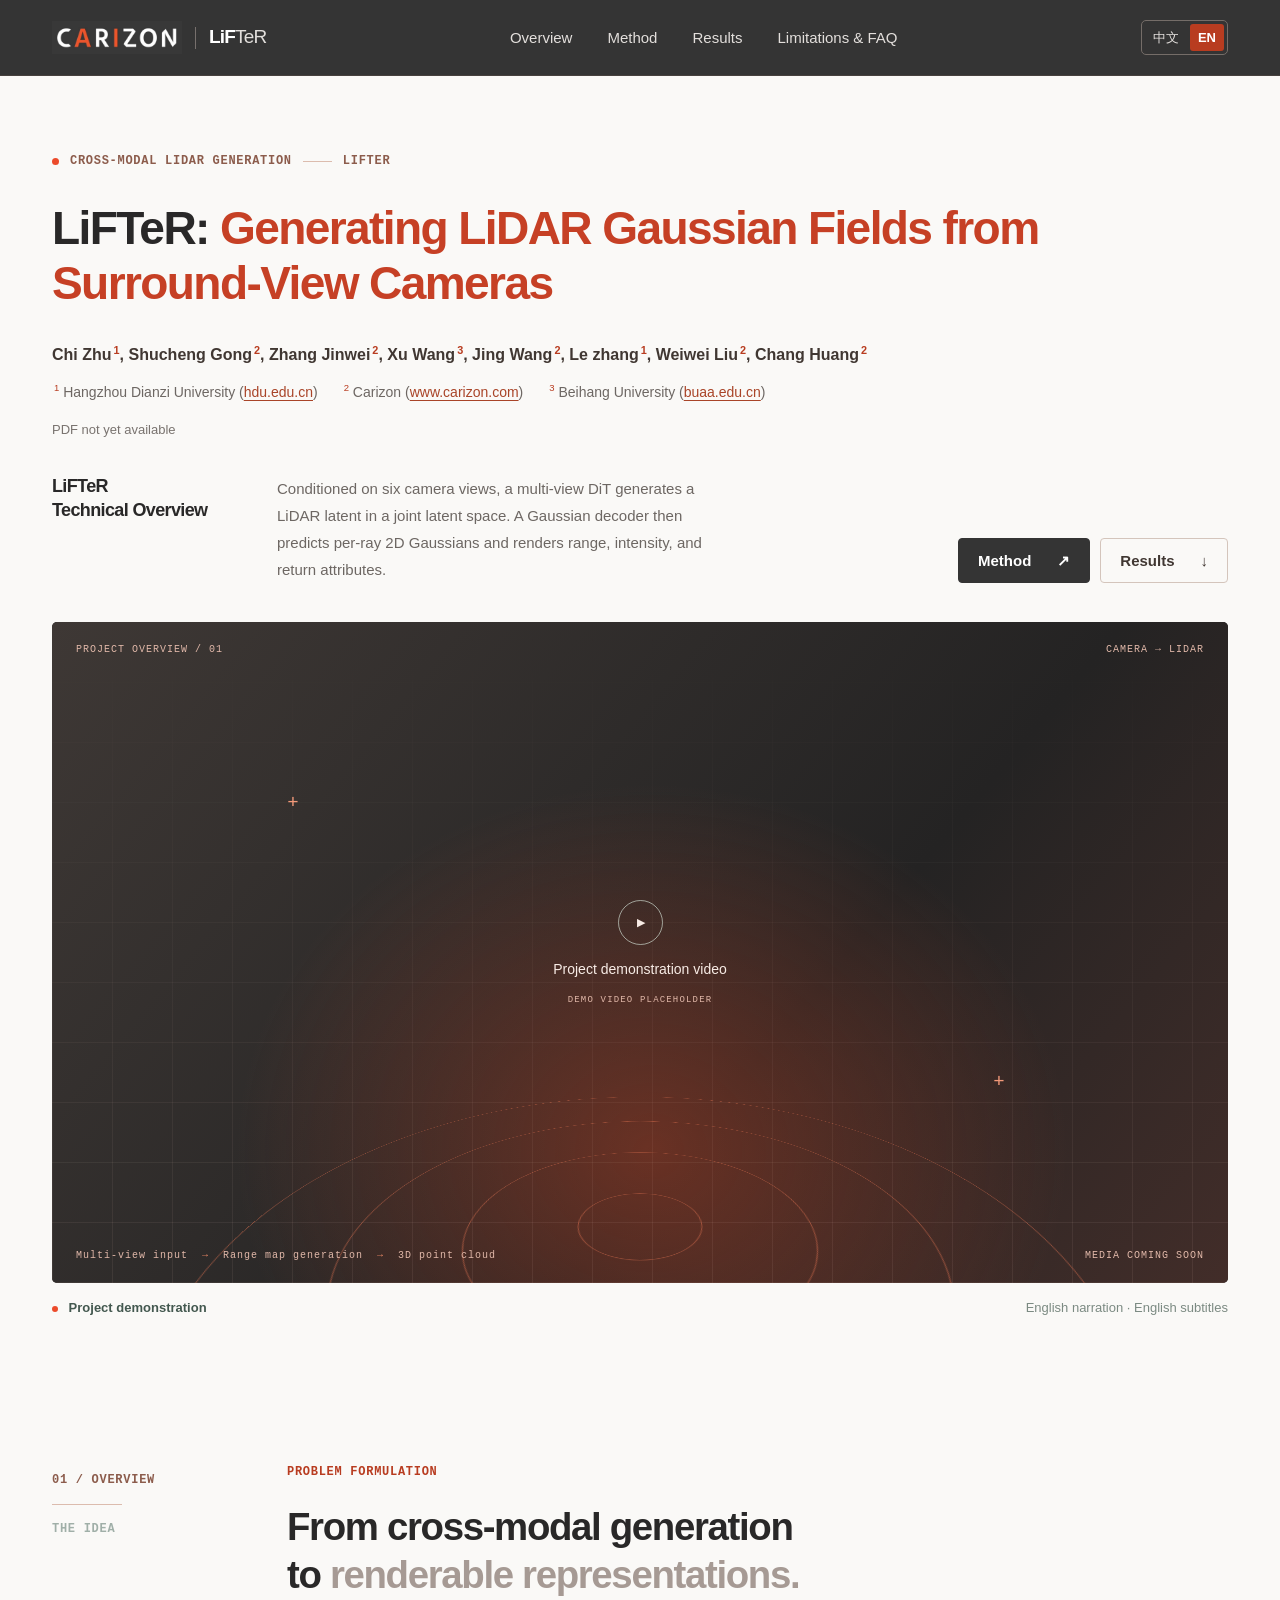
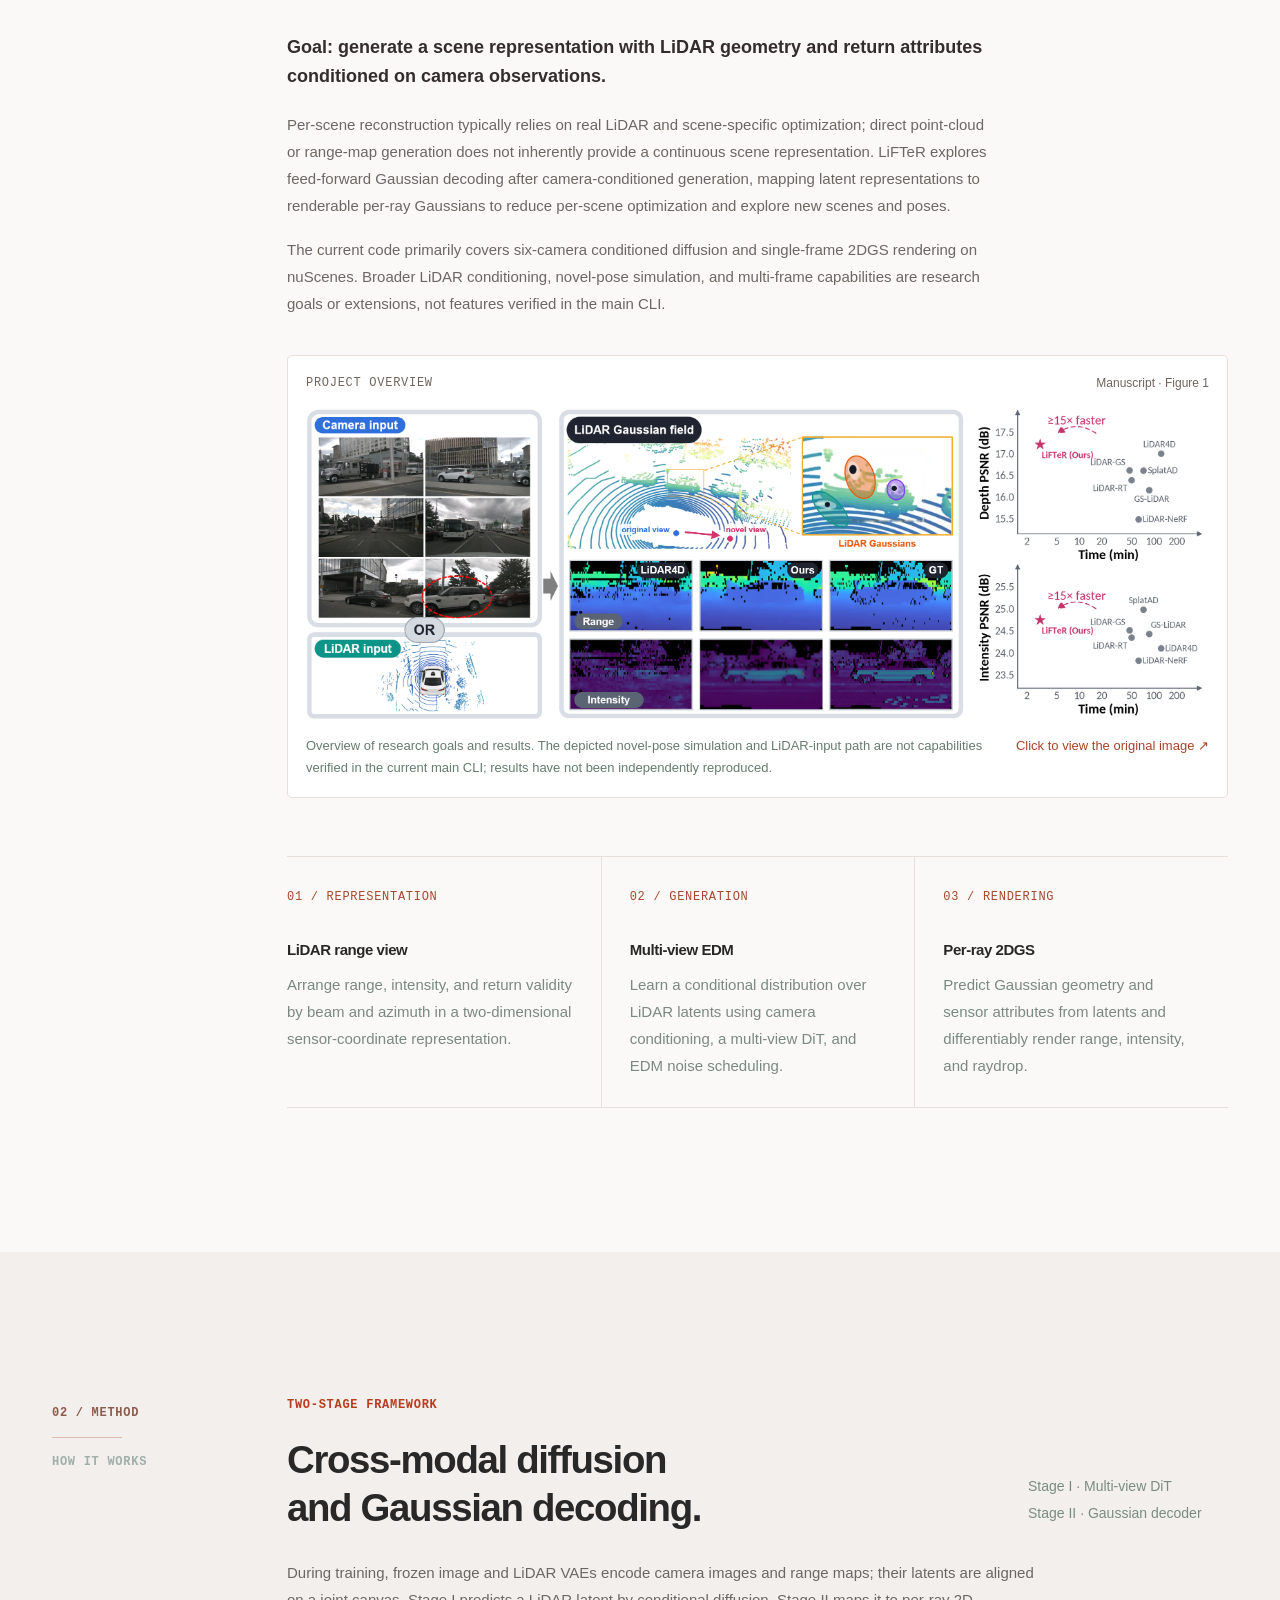
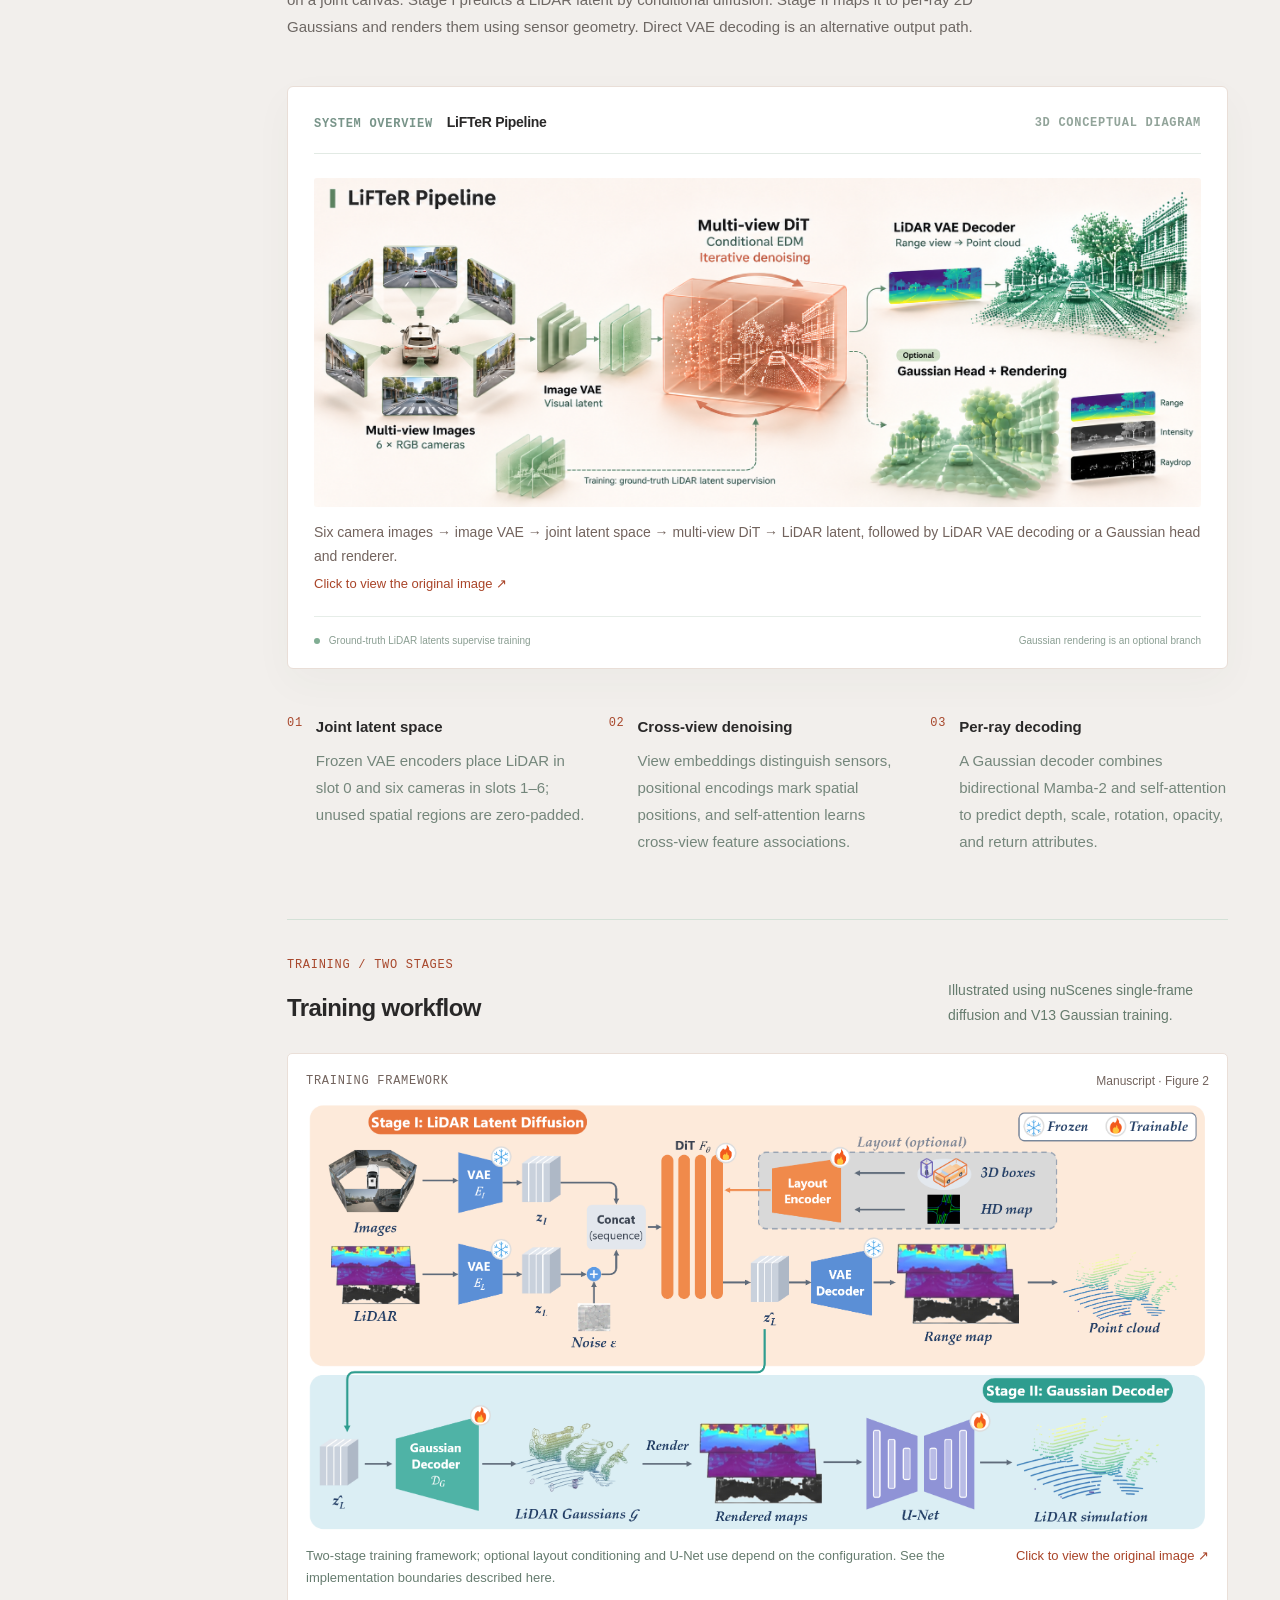
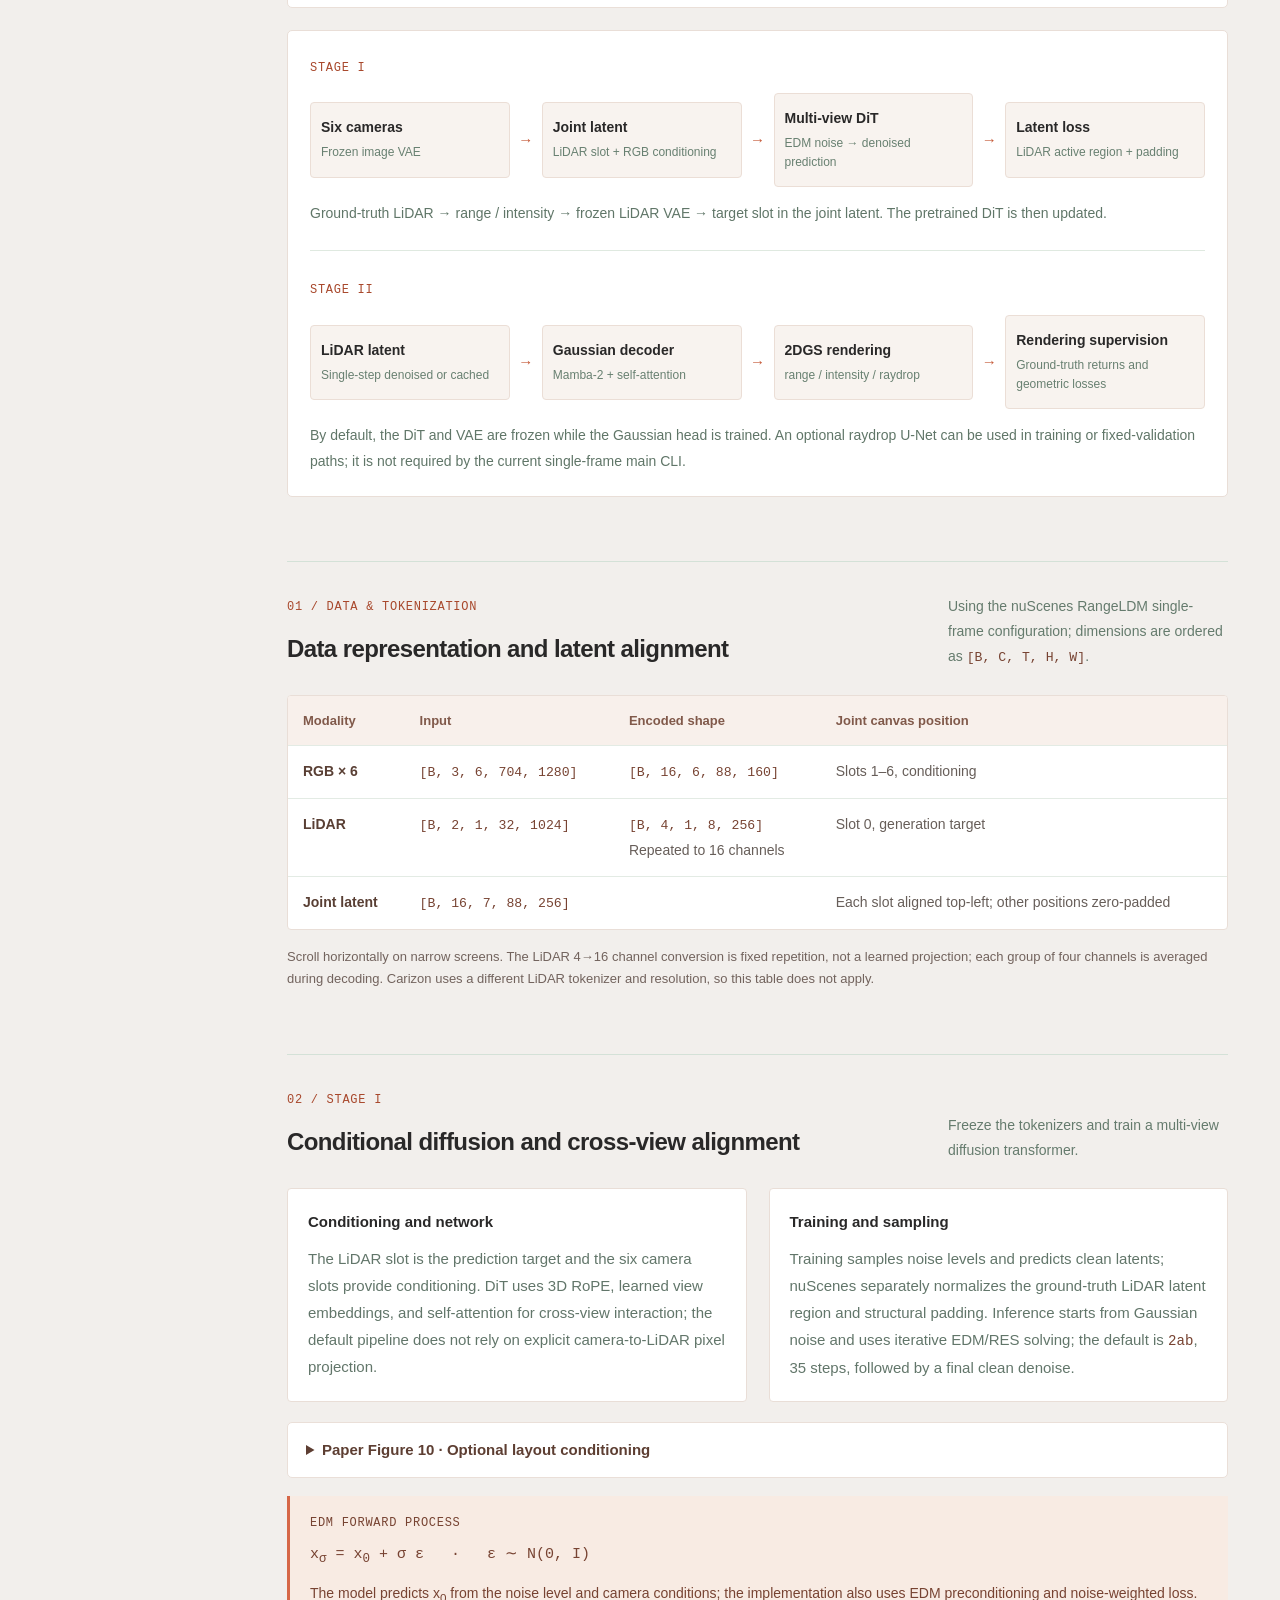
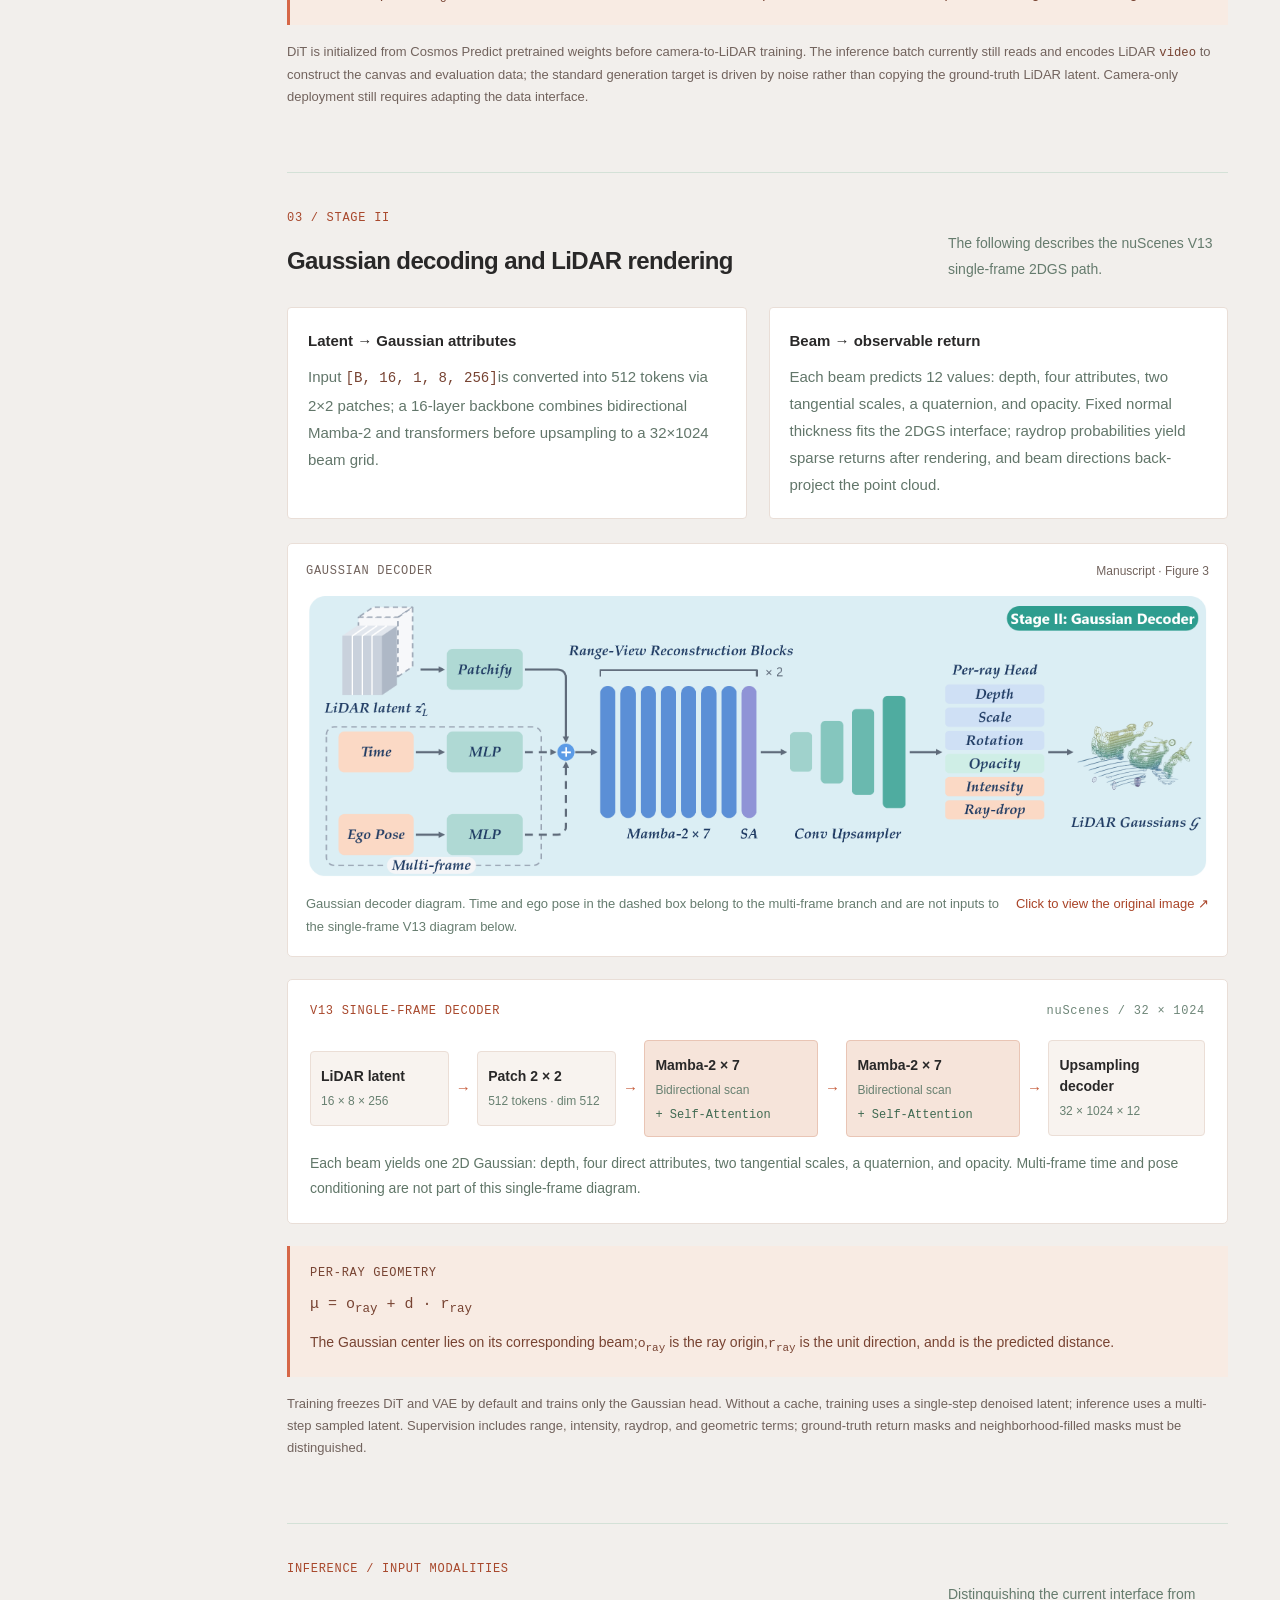
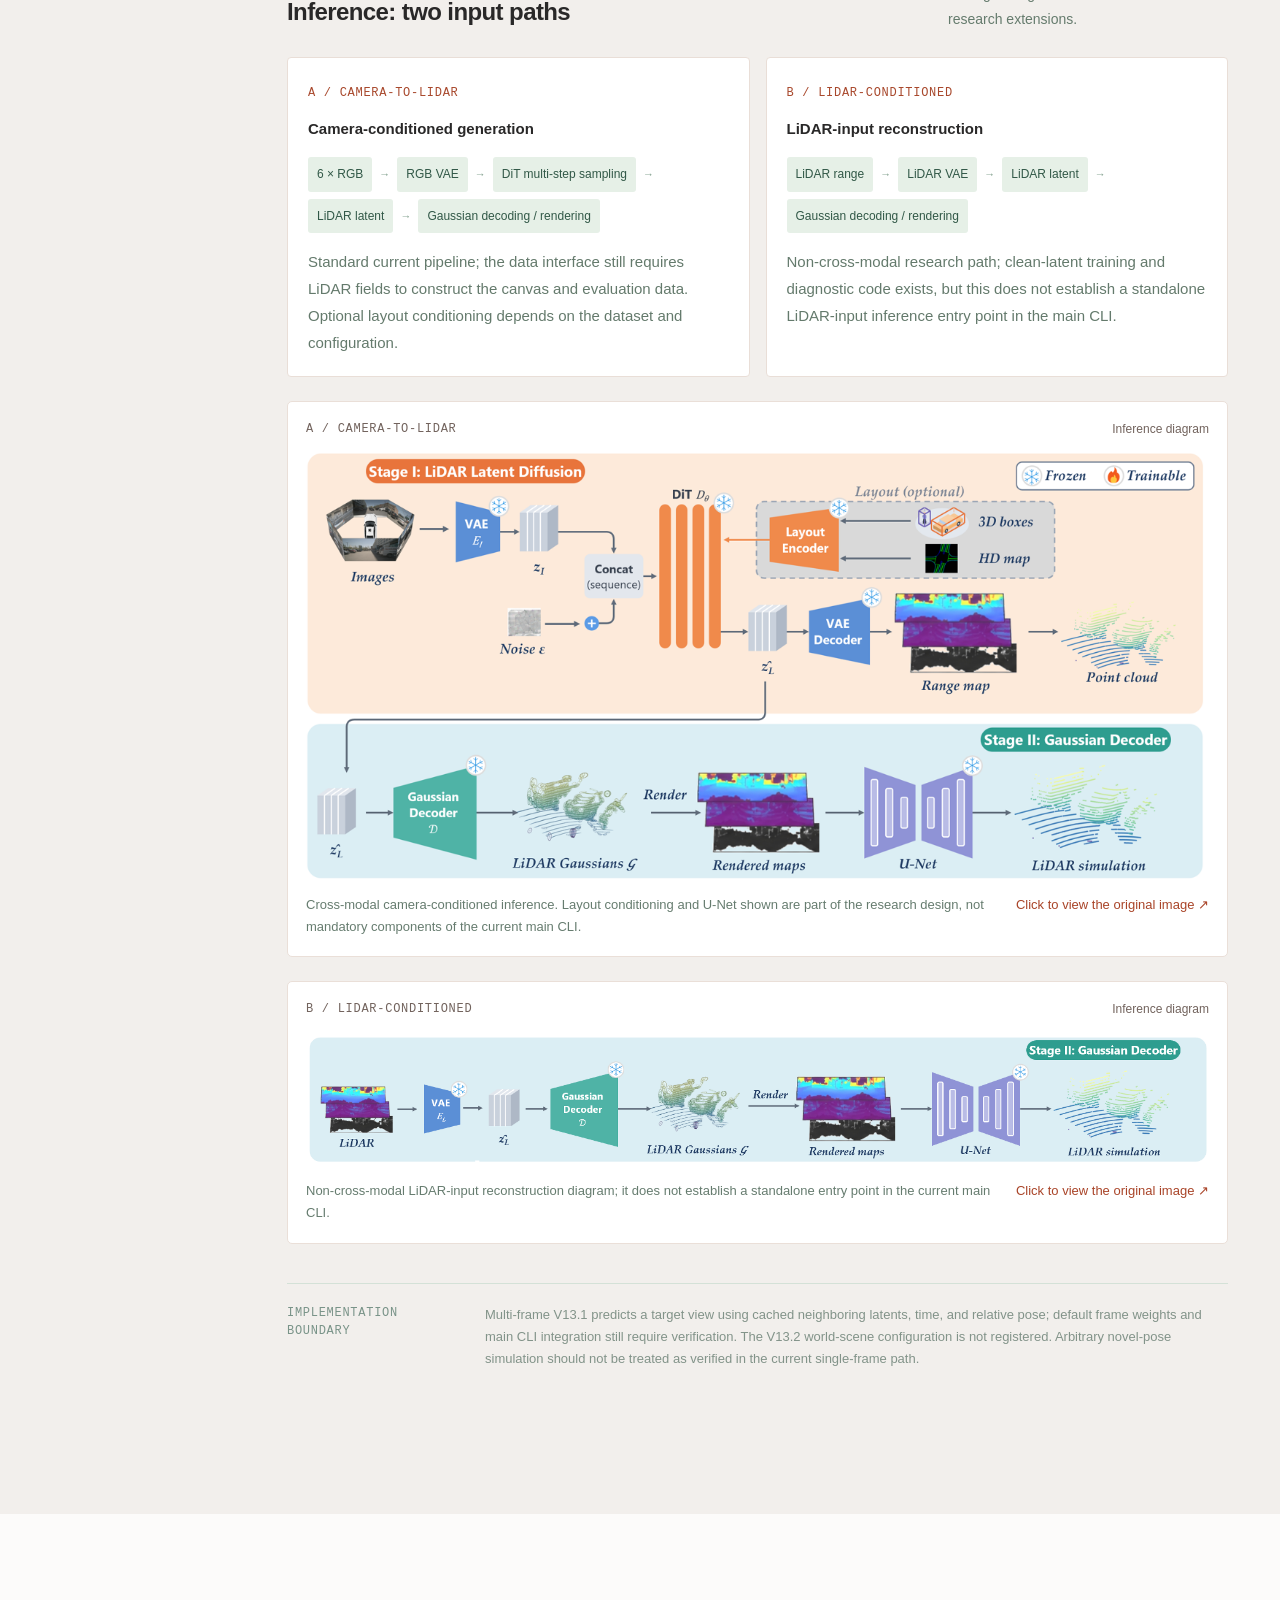
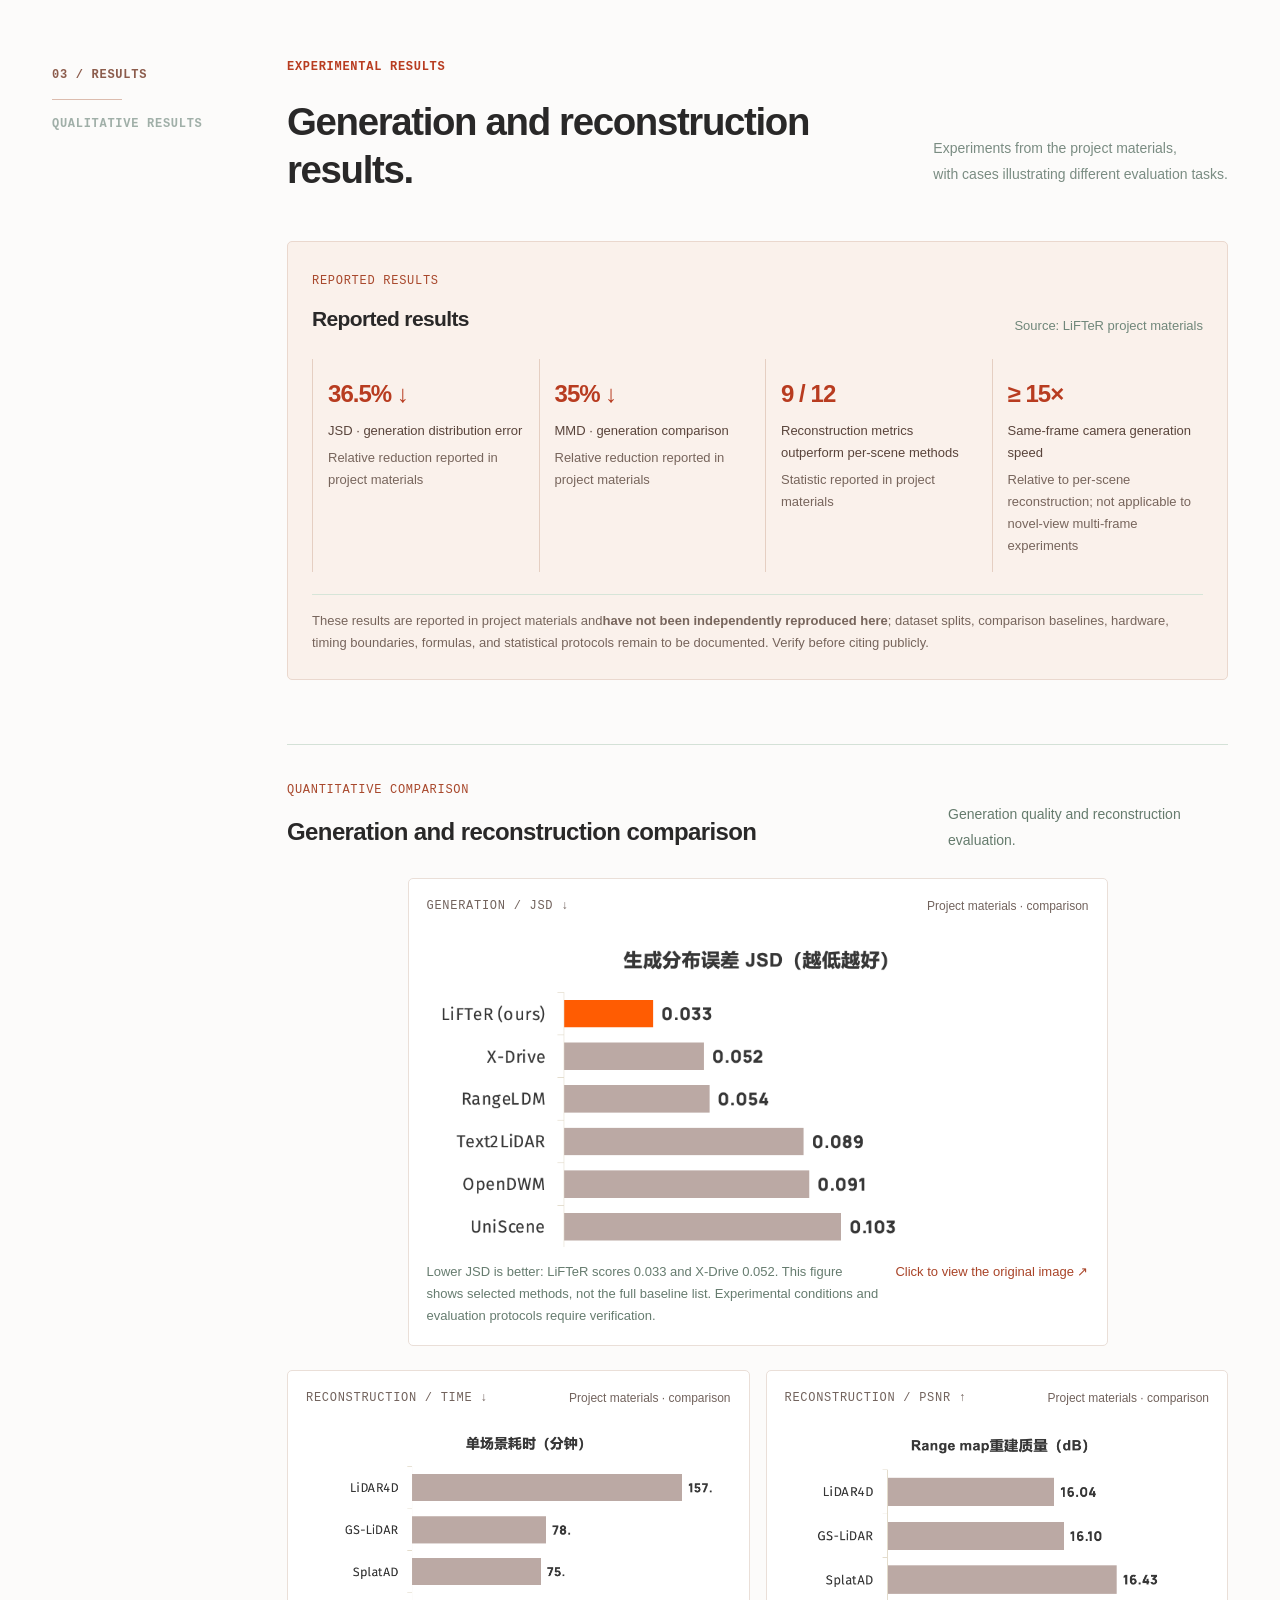
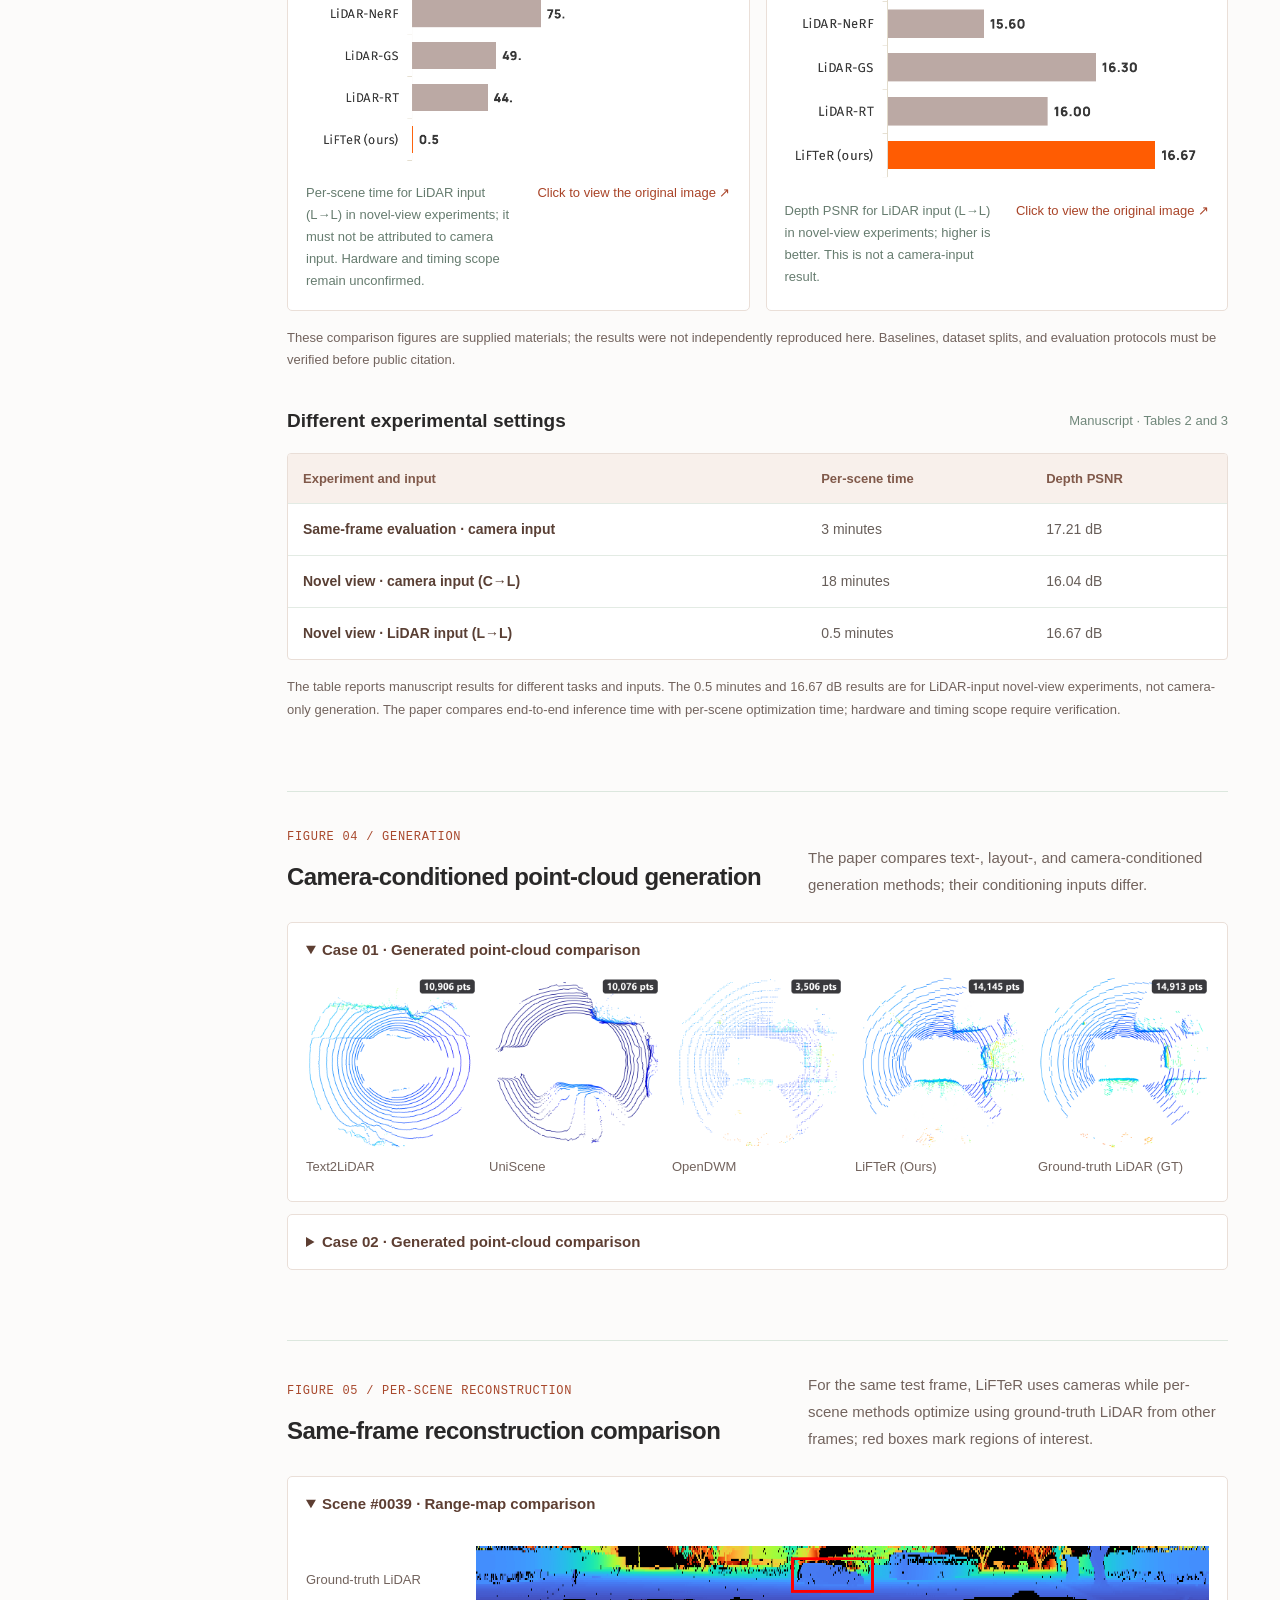
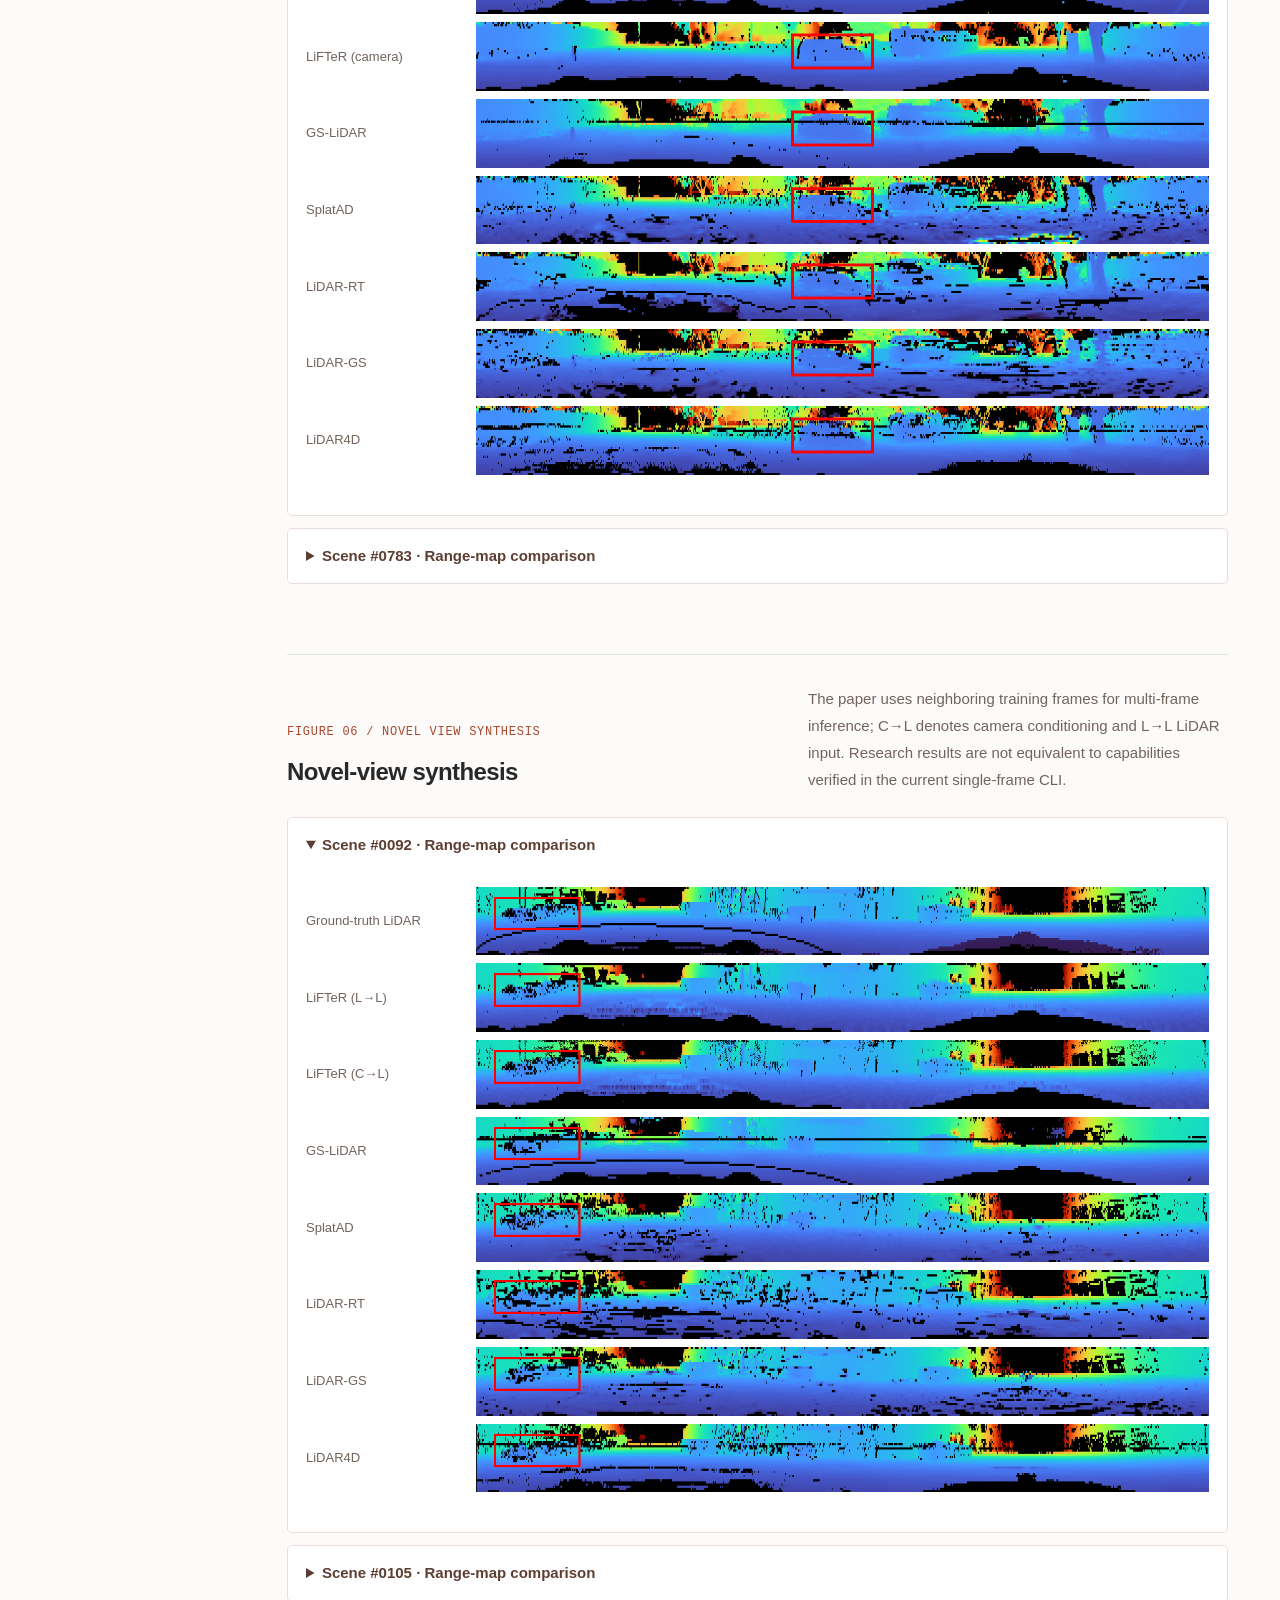
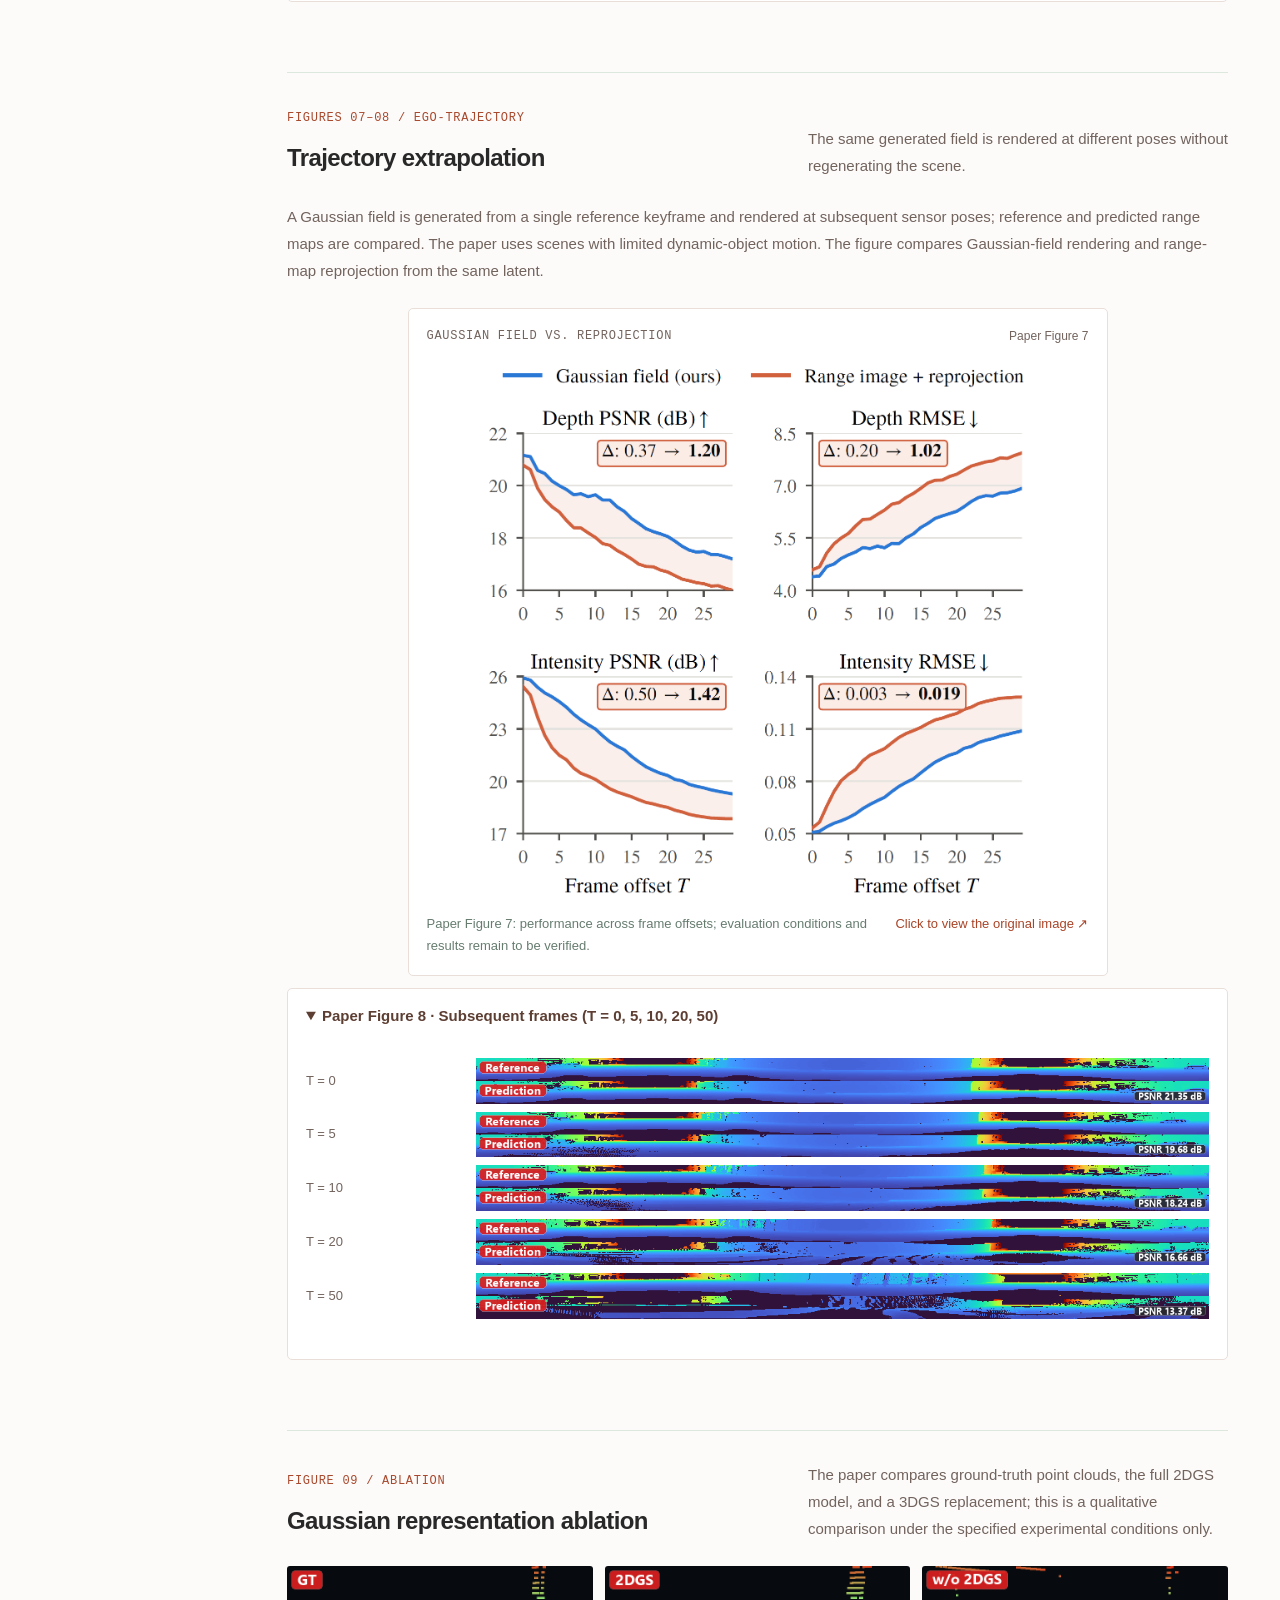
==== commit b5a3b2ed: "Fix Carizon website link Co-Authored-By: Claude Code <noreply@anthropic.com>" ====
--- a/index-en.html
+++ b/index-en.html
@@ -6,9 +6,9 @@
   <meta name="description" content="LiFTeR technical overview: six-camera conditioned diffusion, LiDAR latent space, and per-ray 2D Gaussian rendering.">
   <meta name="theme-color" content="#343434">
   <title>LiFTeR: Generating LiDAR Gaussian Fields from Surround-View Cameras</title>
-  <link rel="stylesheet" href="./styles.css">
-  <script src="./media.js" defer></script>
-  <script src="./site.js" defer></script>
+  <link rel="stylesheet" href="./styles.css?v=20261118-captions">
+  <script src="./media.js?v=20261118-video2" defer></script>
+  <script src="./site.js?v=20261118-captions" defer></script>
 </head>
 <body>
   <a class="skip-link" href="#main">Skip to content</a>
@@ -28,7 +28,7 @@
       <h1 id="hero-title" class="technical-hero-title project-title" lang="en">LiFTeR: <span>Generating LiDAR Gaussian Fields from Surround-View Cameras</span></h1>
       <div class="project-credits" aria-label="Authors and affiliations">
         <p class="project-authors" lang="en">Chi Zhu<sup>1</sup>, Shucheng Gong<sup>2</sup>, Zhang Jinwei<sup>2</sup>, Xu Wang<sup>3</sup>, Jing Wang<sup>2</sup>, Le zhang<sup>1</sup>, Weiwei Liu<sup>2</sup>, Chang Huang<sup>2</sup></p>
-        <p class="project-affiliations" lang="en"><span><sup>1</sup> Hangzhou Dianzi University (<a href="https://www.hdu.edu.cn/">hdu.edu.cn</a>)</span><span><sup>2</sup> Carizon (<a href="https://carizon.com/">carizon.com</a>)</span><span><sup>3</sup> Beihang University (<a href="https://www.buaa.edu.cn/">buaa.edu.cn</a>)</span></p>
+        <p class="project-affiliations" lang="en"><span><sup>1</sup> Hangzhou Dianzi University (<a href="https://www.hdu.edu.cn/">hdu.edu.cn</a>)</span><span><sup>2</sup> Carizon (<a href="https://www.carizon.com/#/">www.carizon.com</a>)</span><span><sup>3</sup> Beihang University (<a href="https://www.buaa.edu.cn/">buaa.edu.cn</a>)</span></p>
         <p class="paper-availability">PDF not yet available</p>
       </div>
       <div class="hero-bottom">
--- a/styles.css
+++ b/styles.css
@@ -176,6 +176,7 @@
 /* Match the demonstration video's 16:9 frame on desktop and mobile. */
 .hero-media{aspect-ratio:16/9;height:auto;min-height:0}
 .hero-media .media-element{aspect-ratio:16/9;height:auto}
-.hero-media video::cue{font-size:clamp(10px,.85vw,14px)}
+/* Keep this font scale in sync with the cue measurement in site.js. */
+.hero-media video::cue{font-family:Arial,sans-serif;font-size:clamp(12px,1.4vw,24px)}
 
 
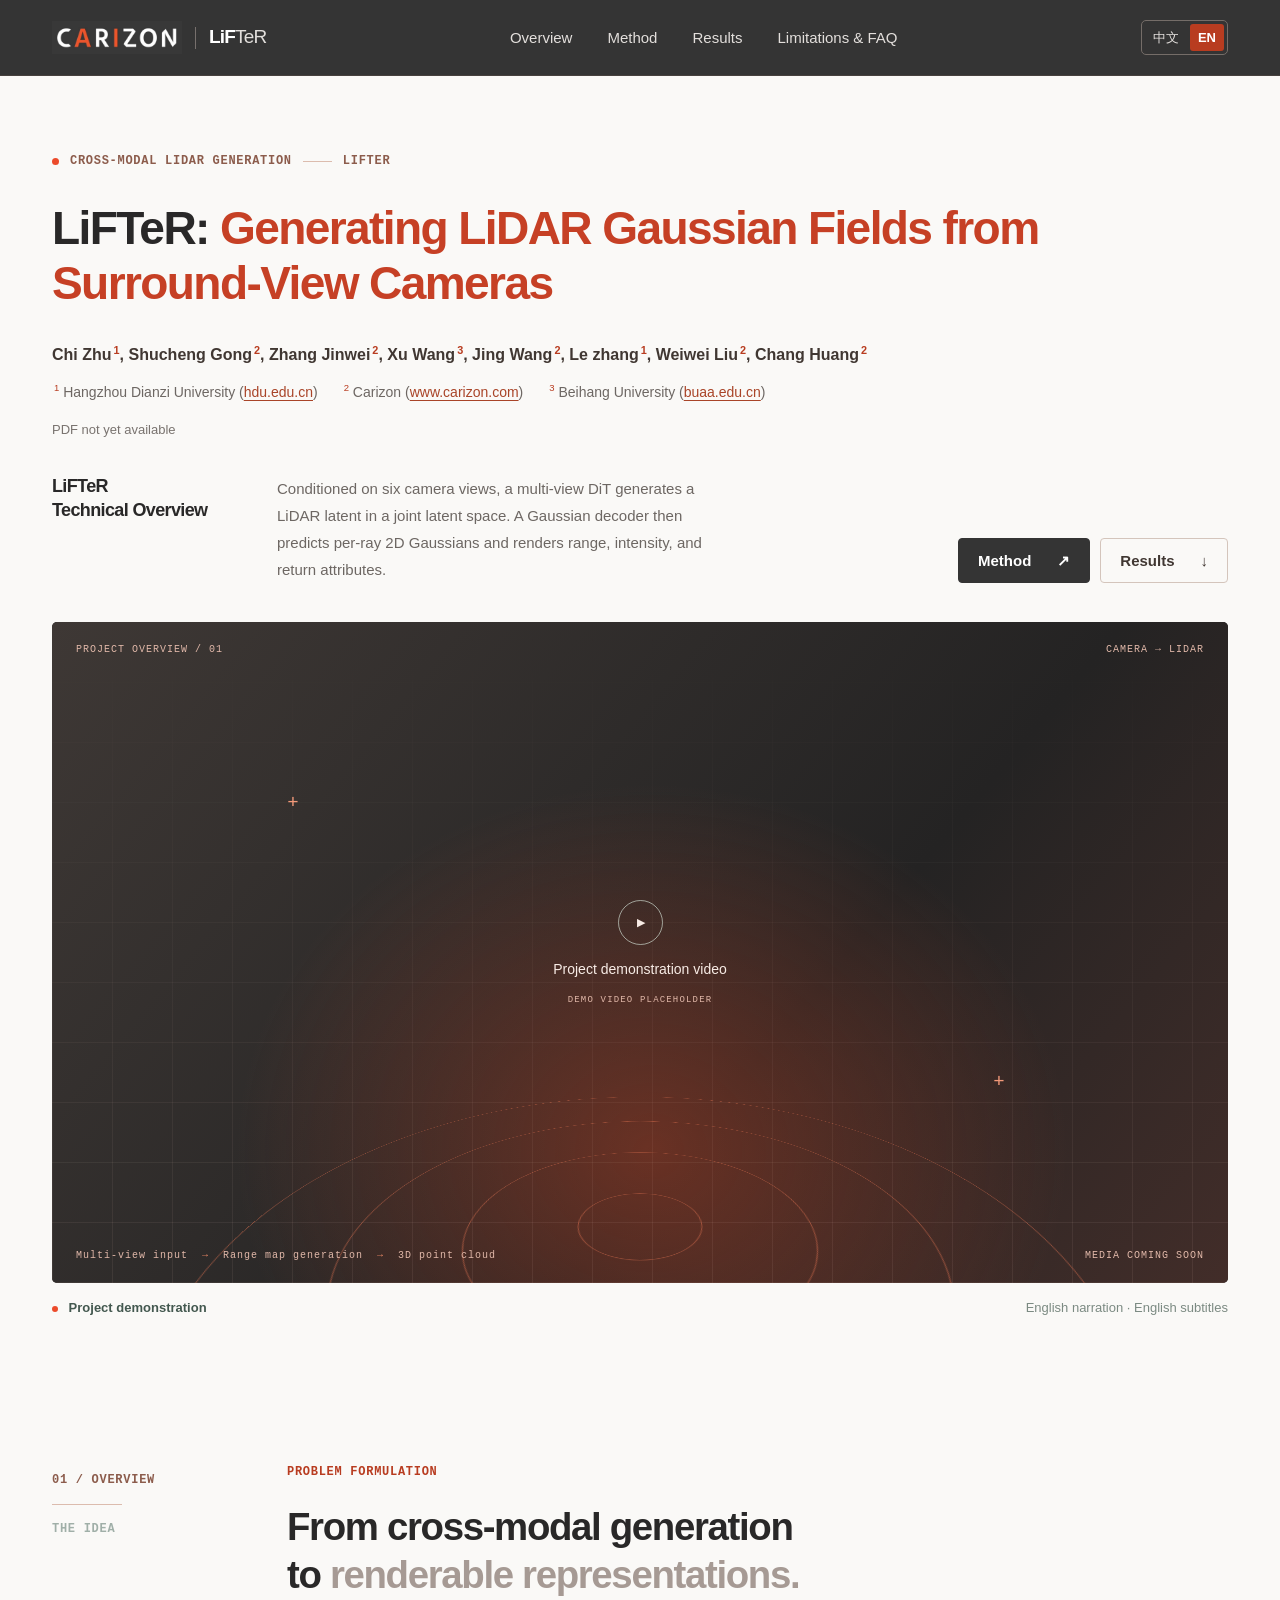
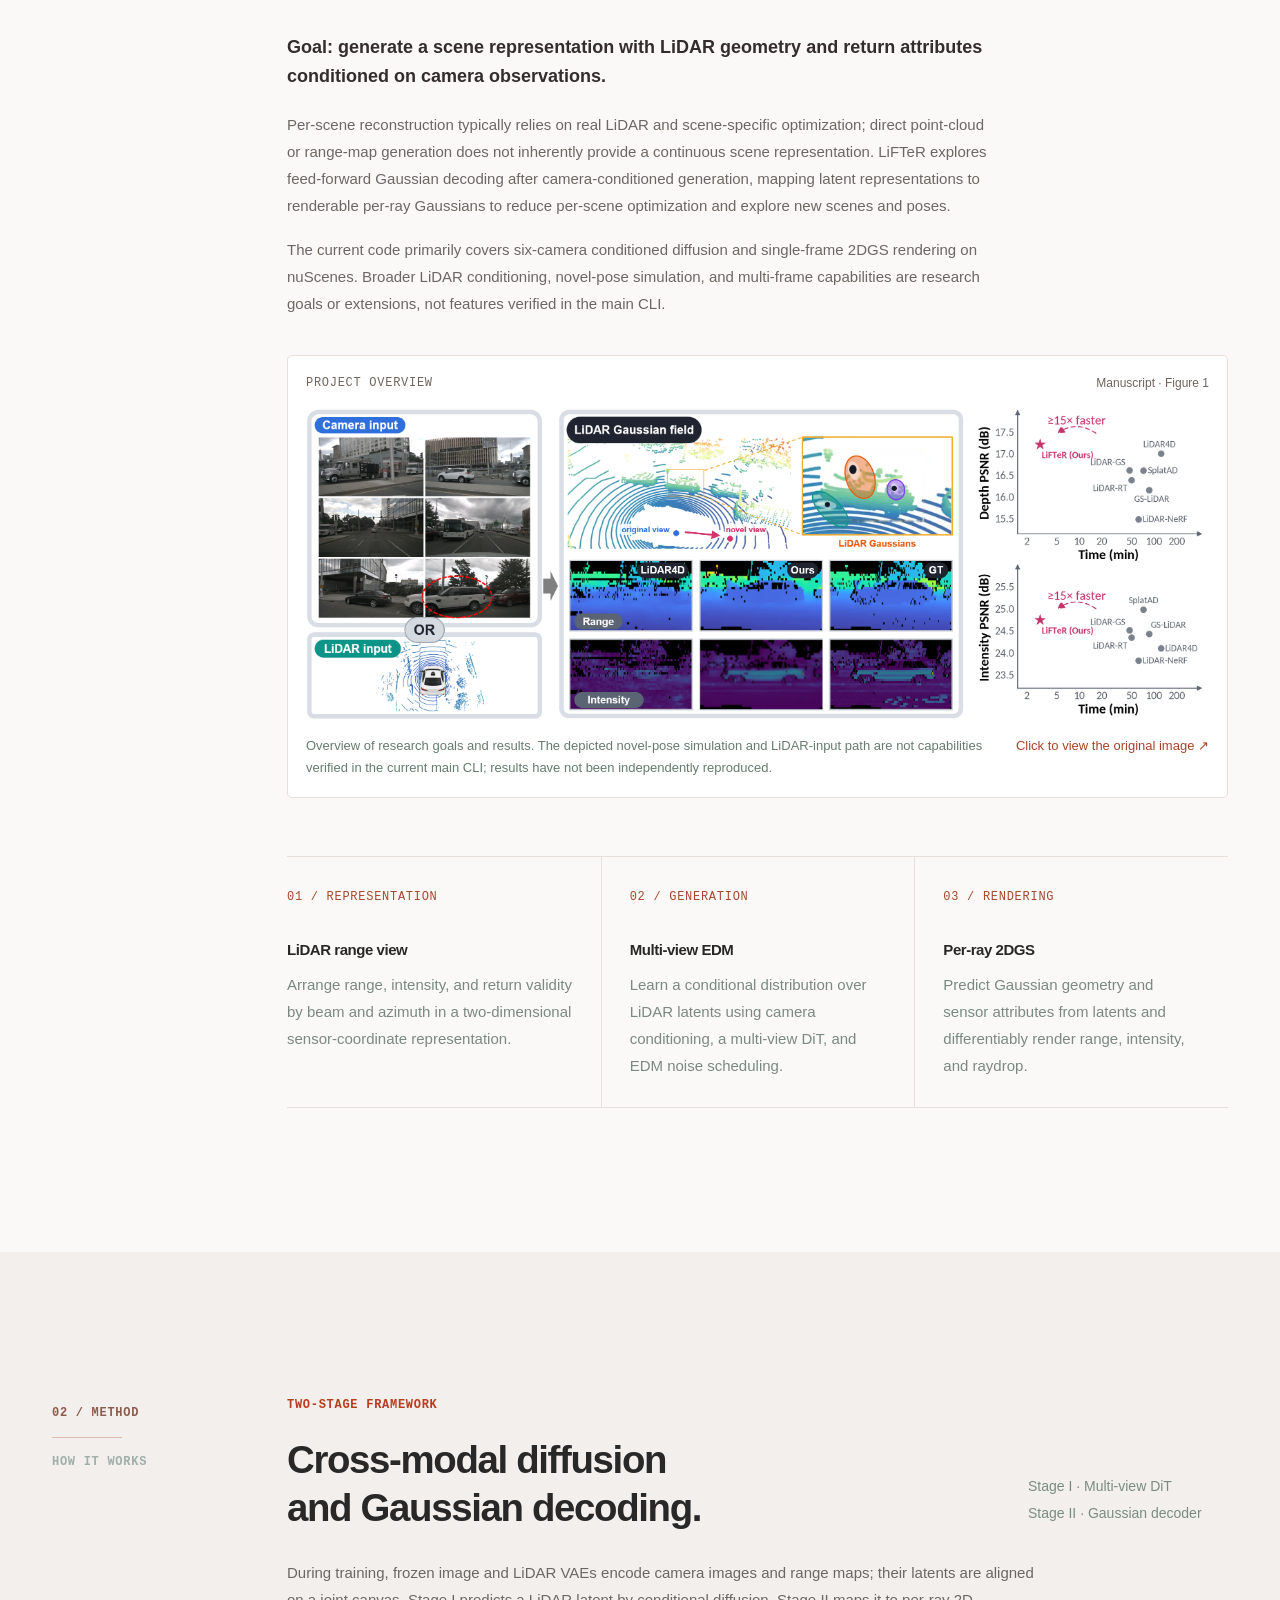
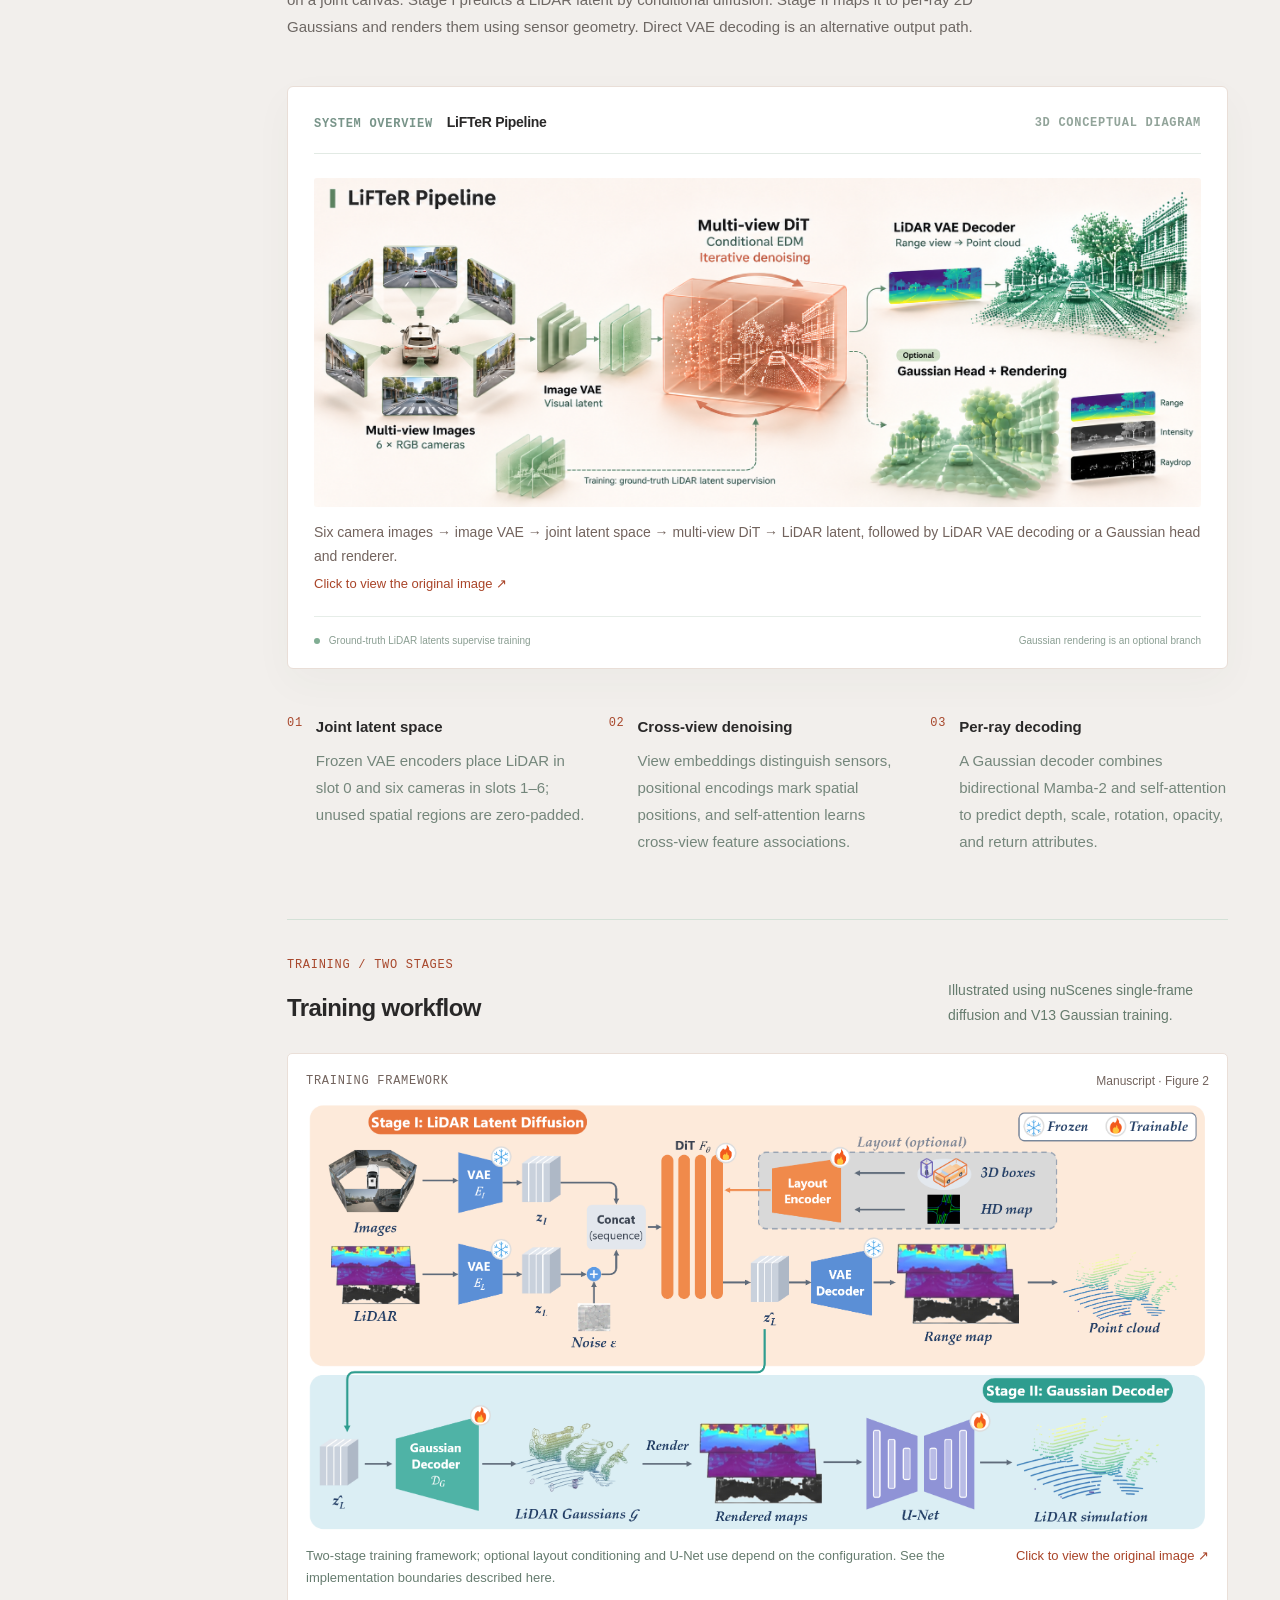
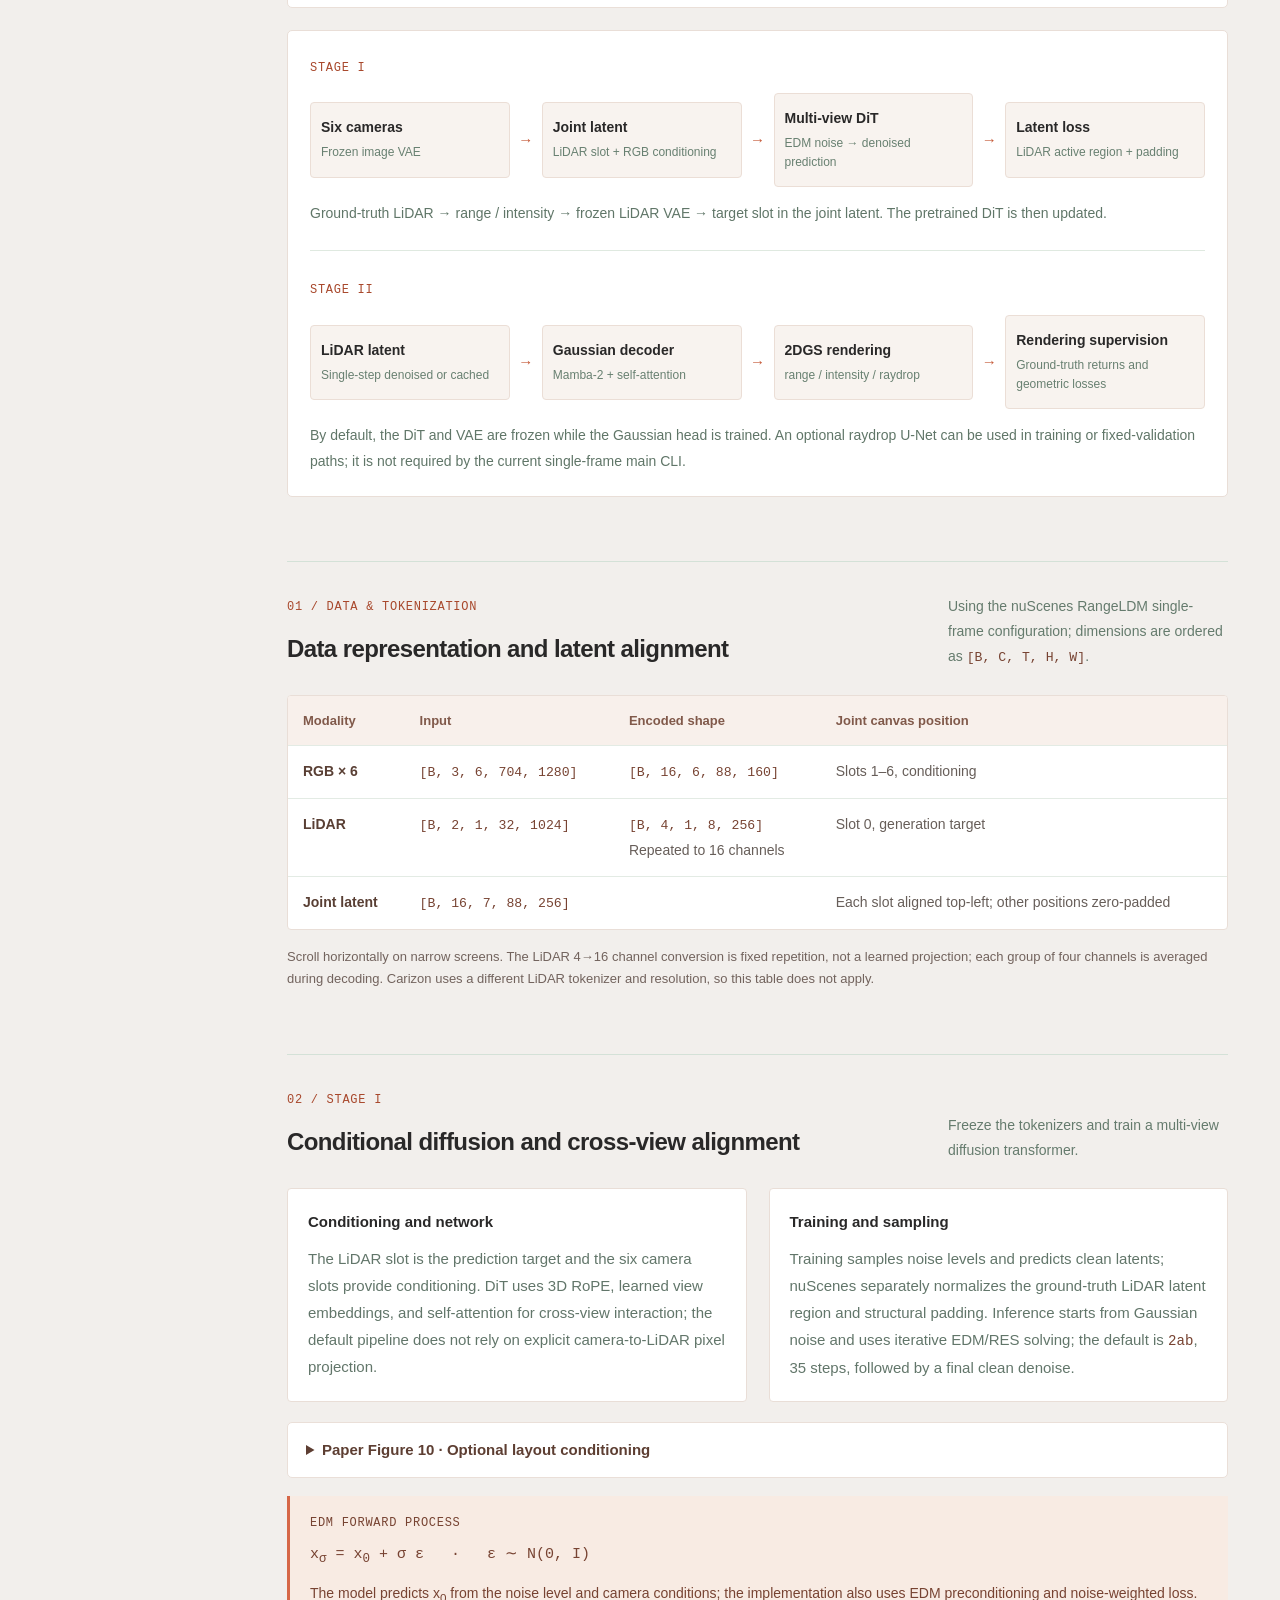
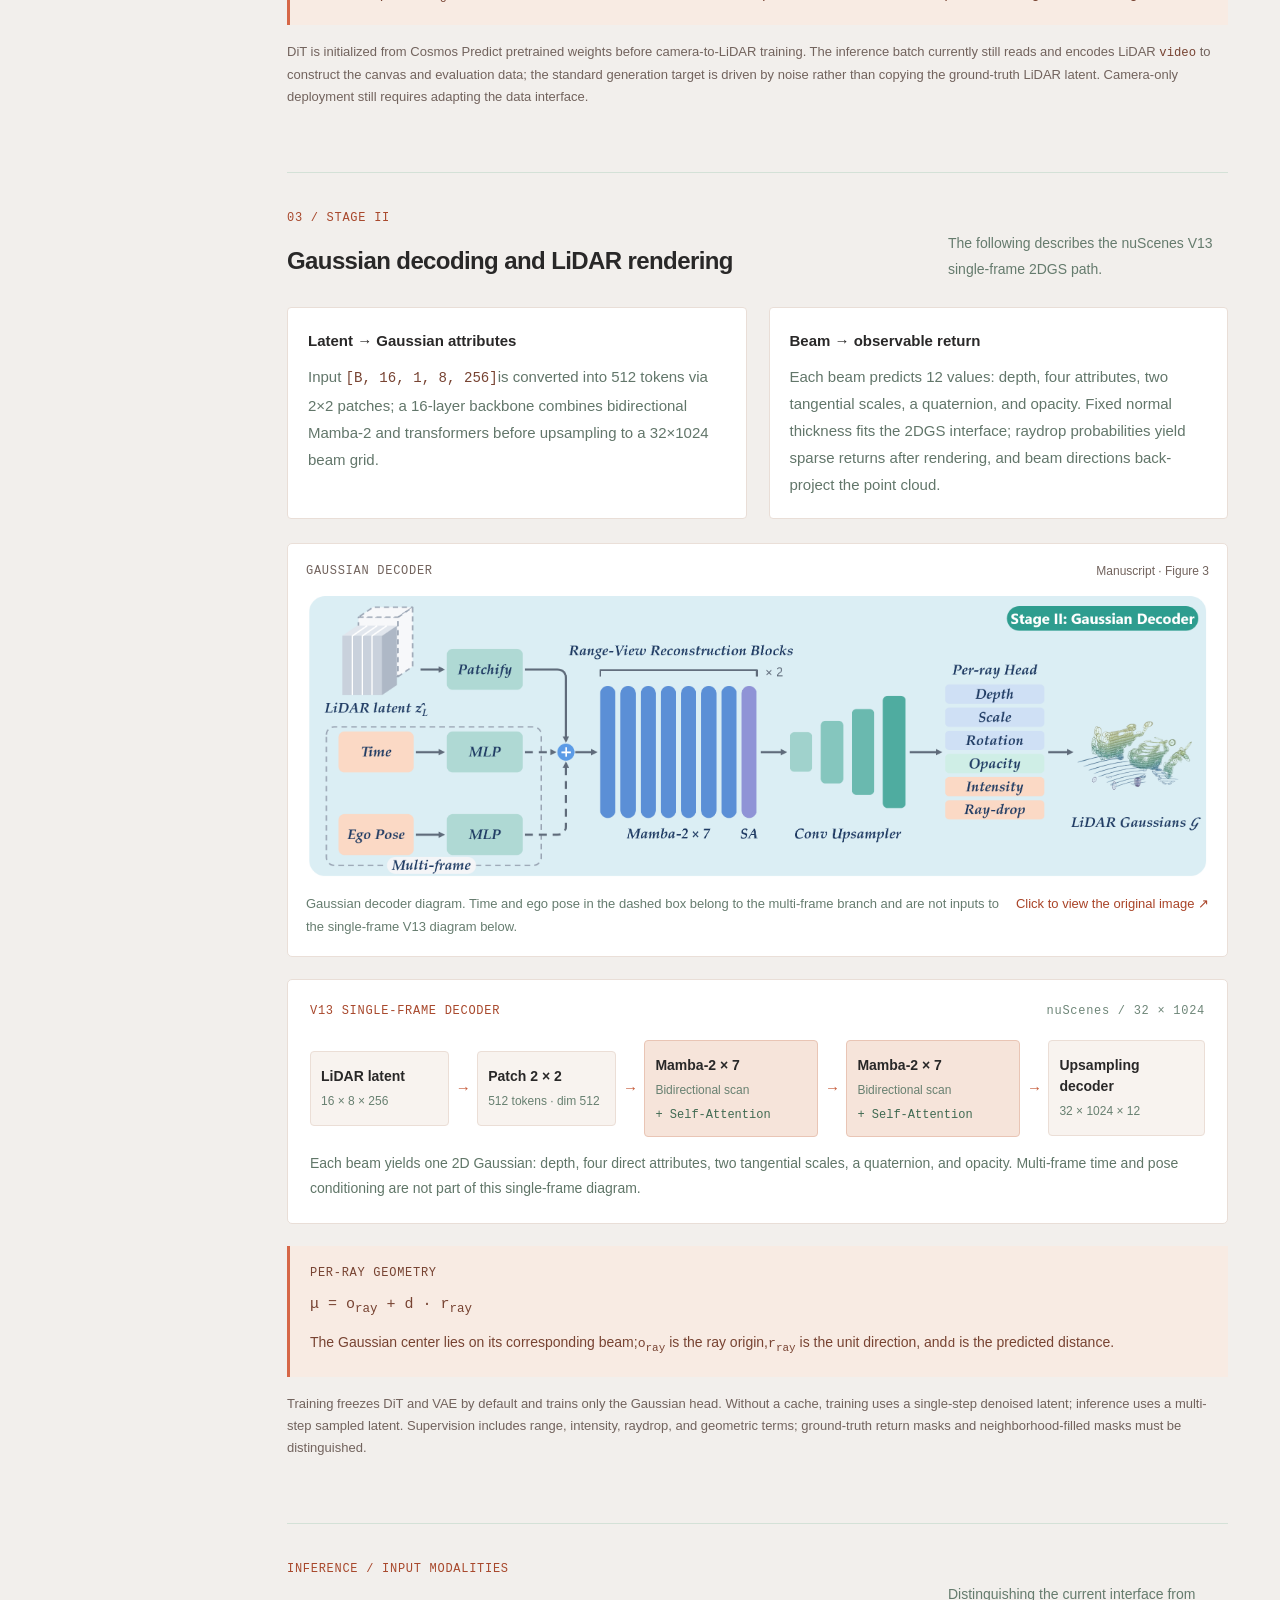
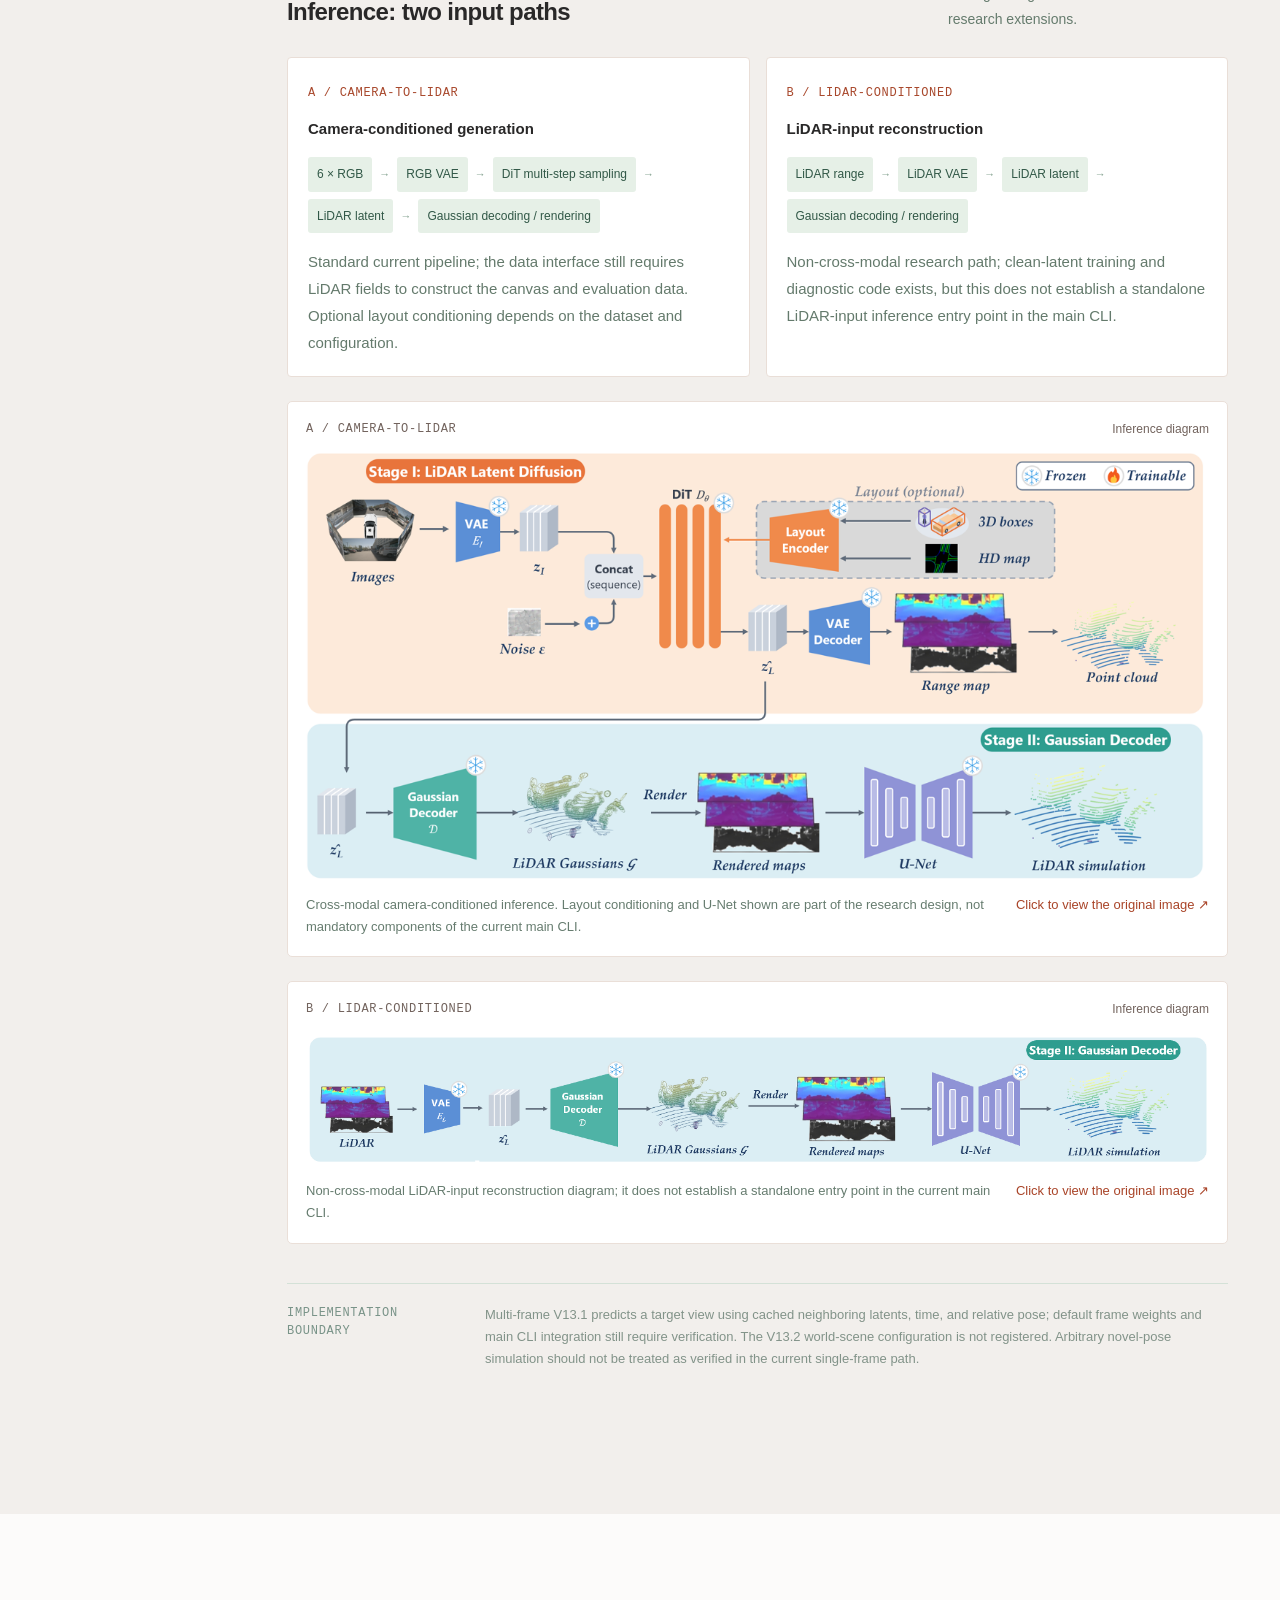
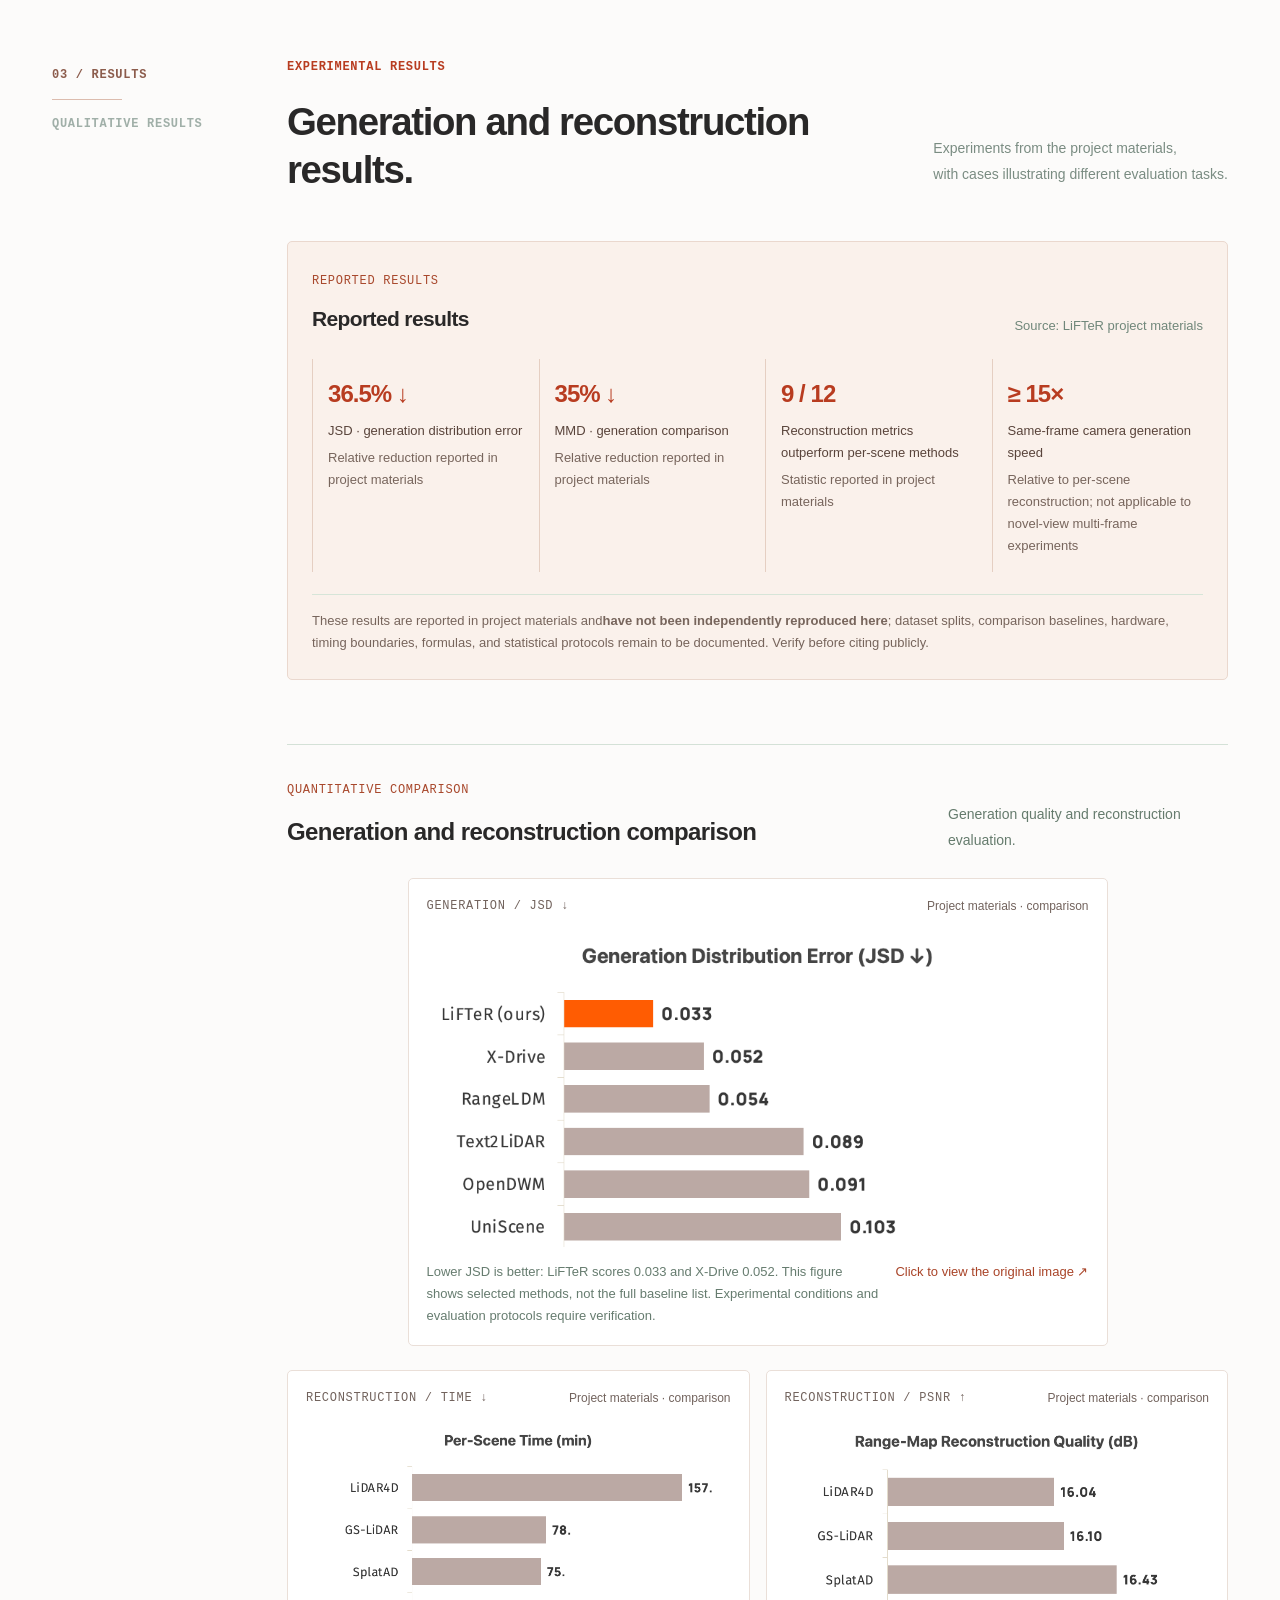
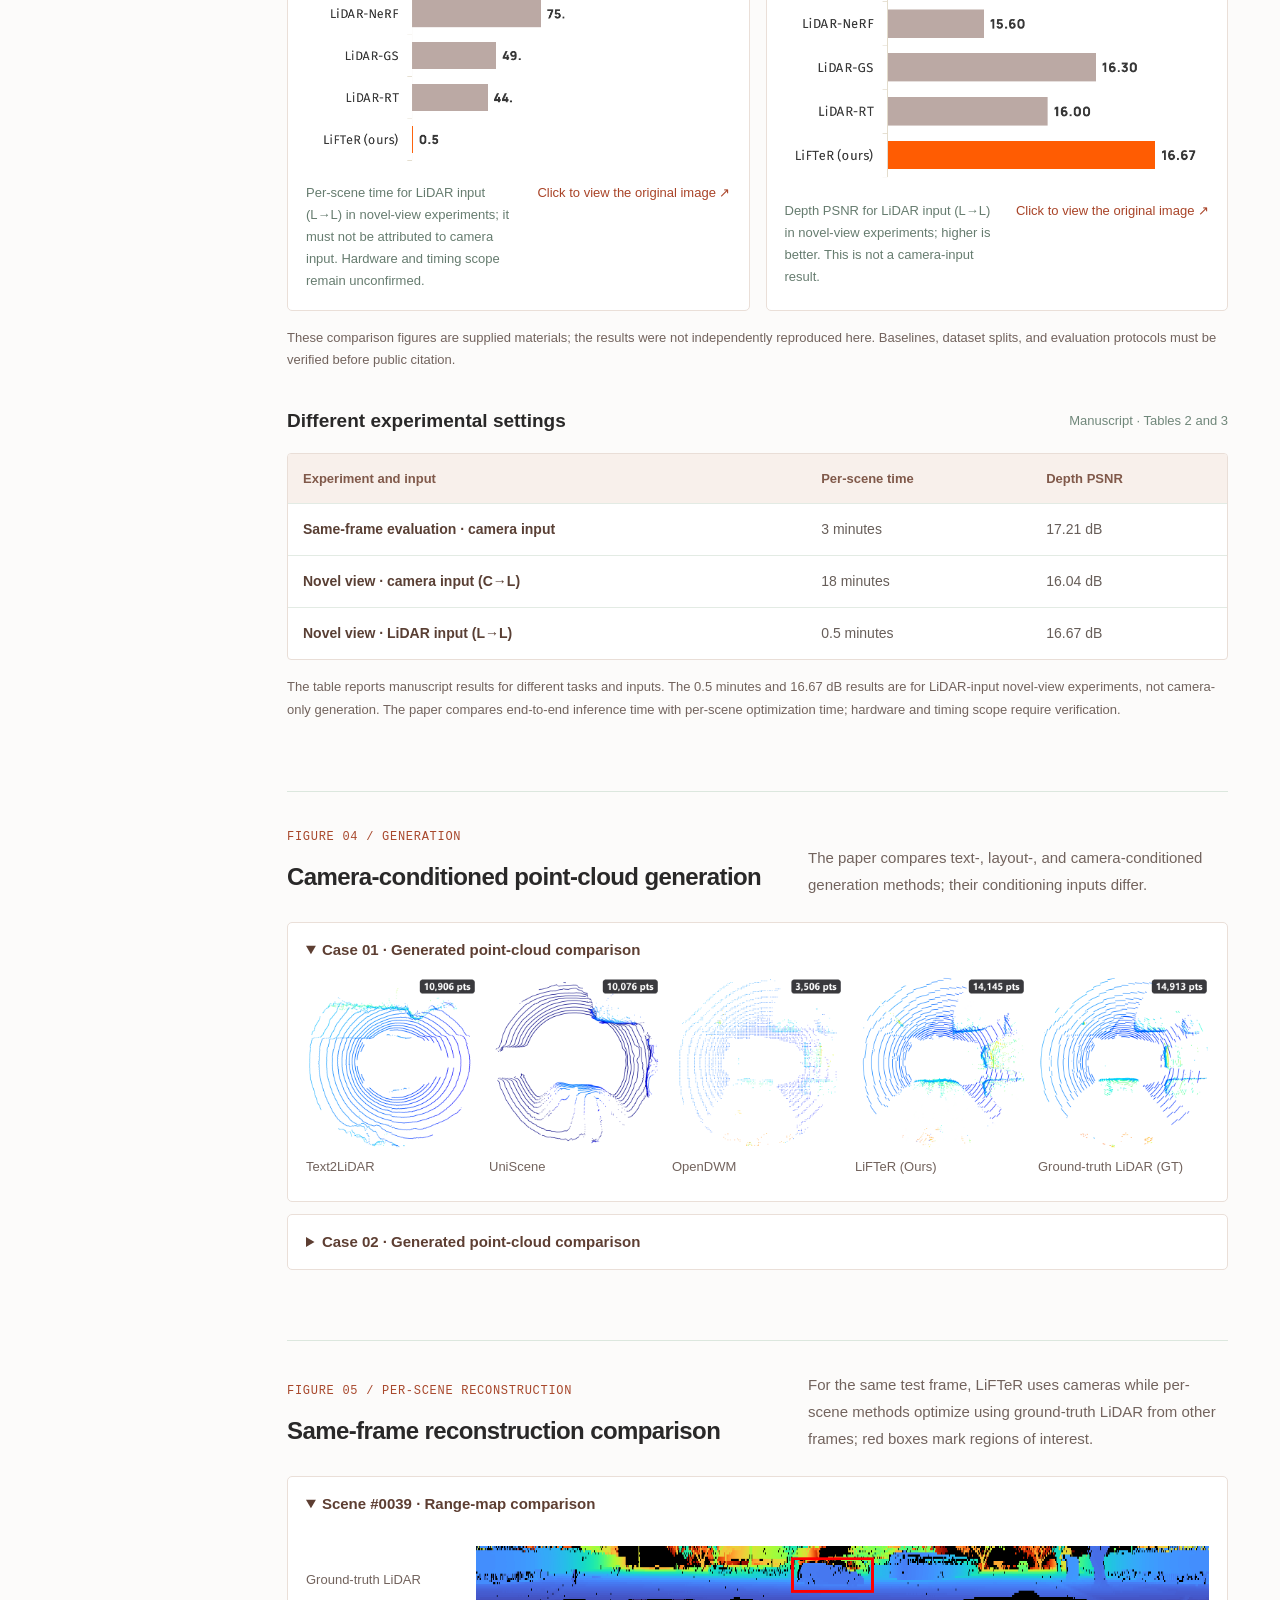
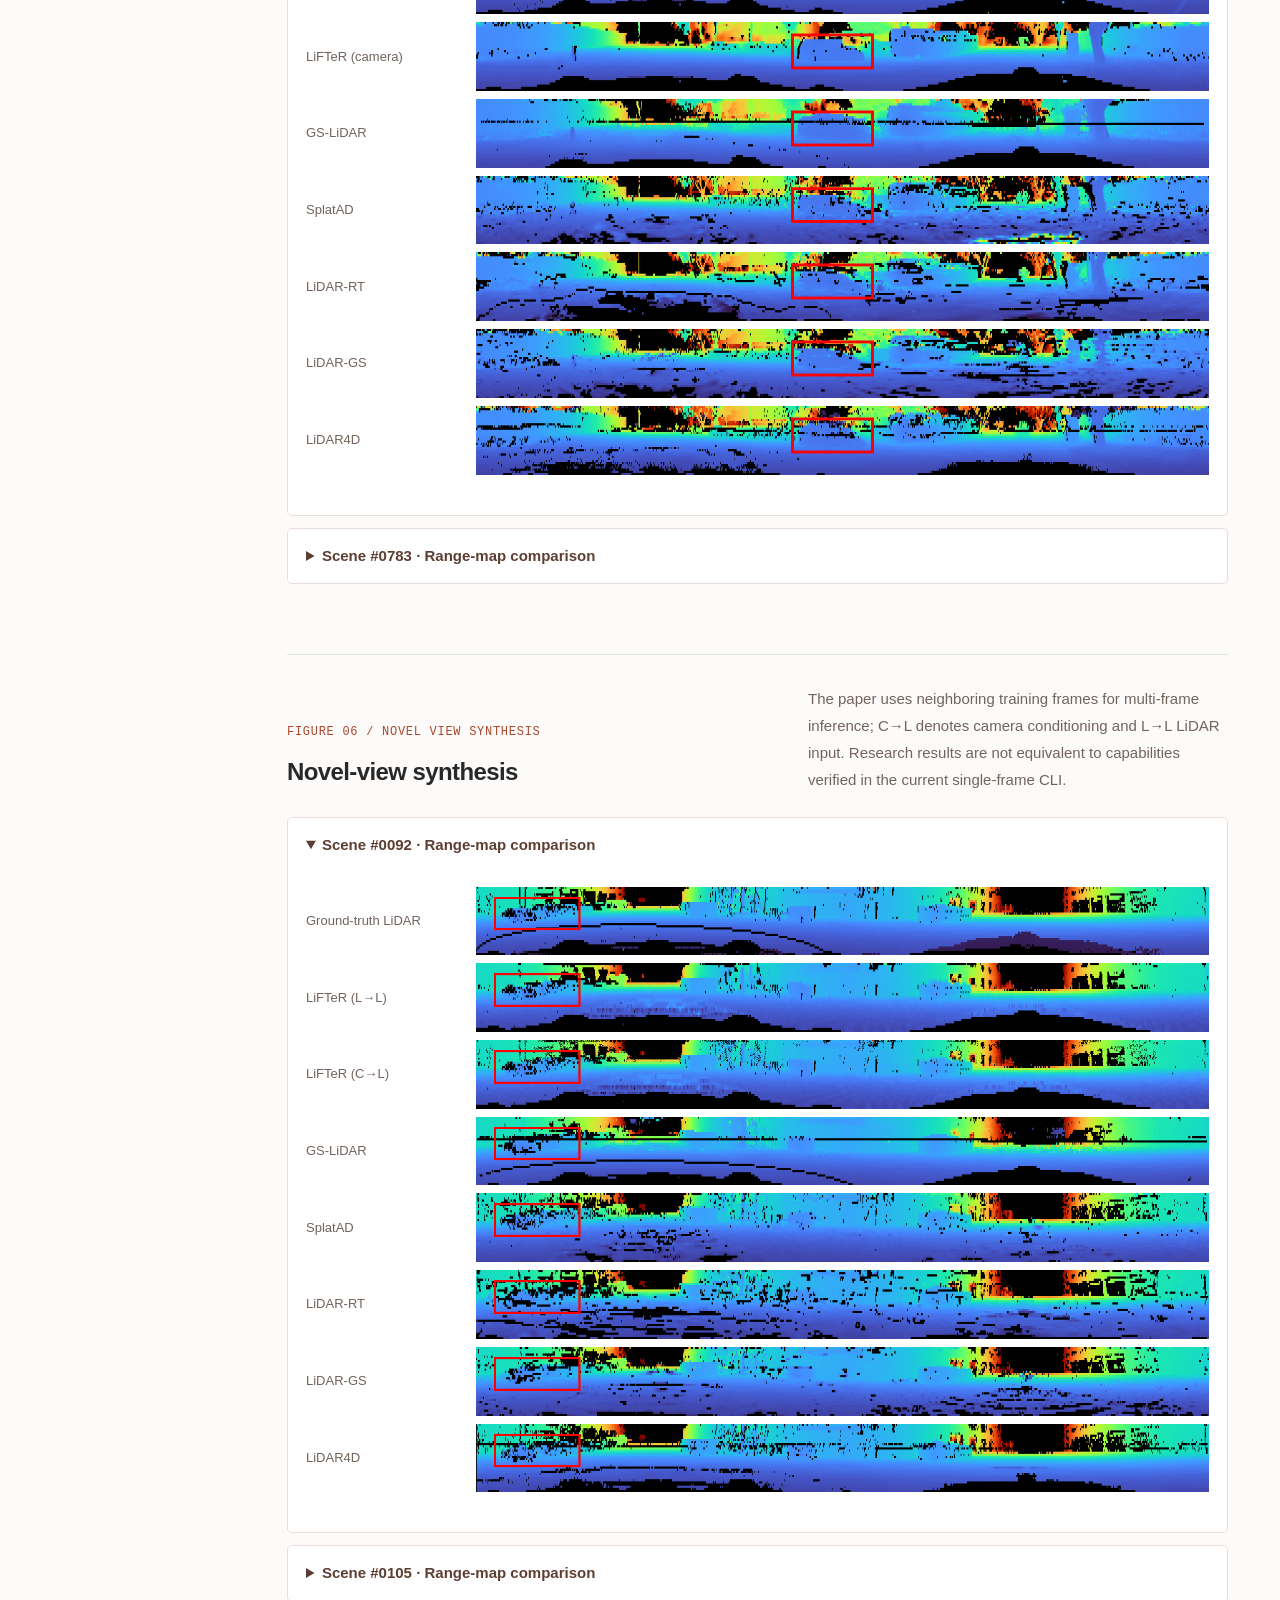
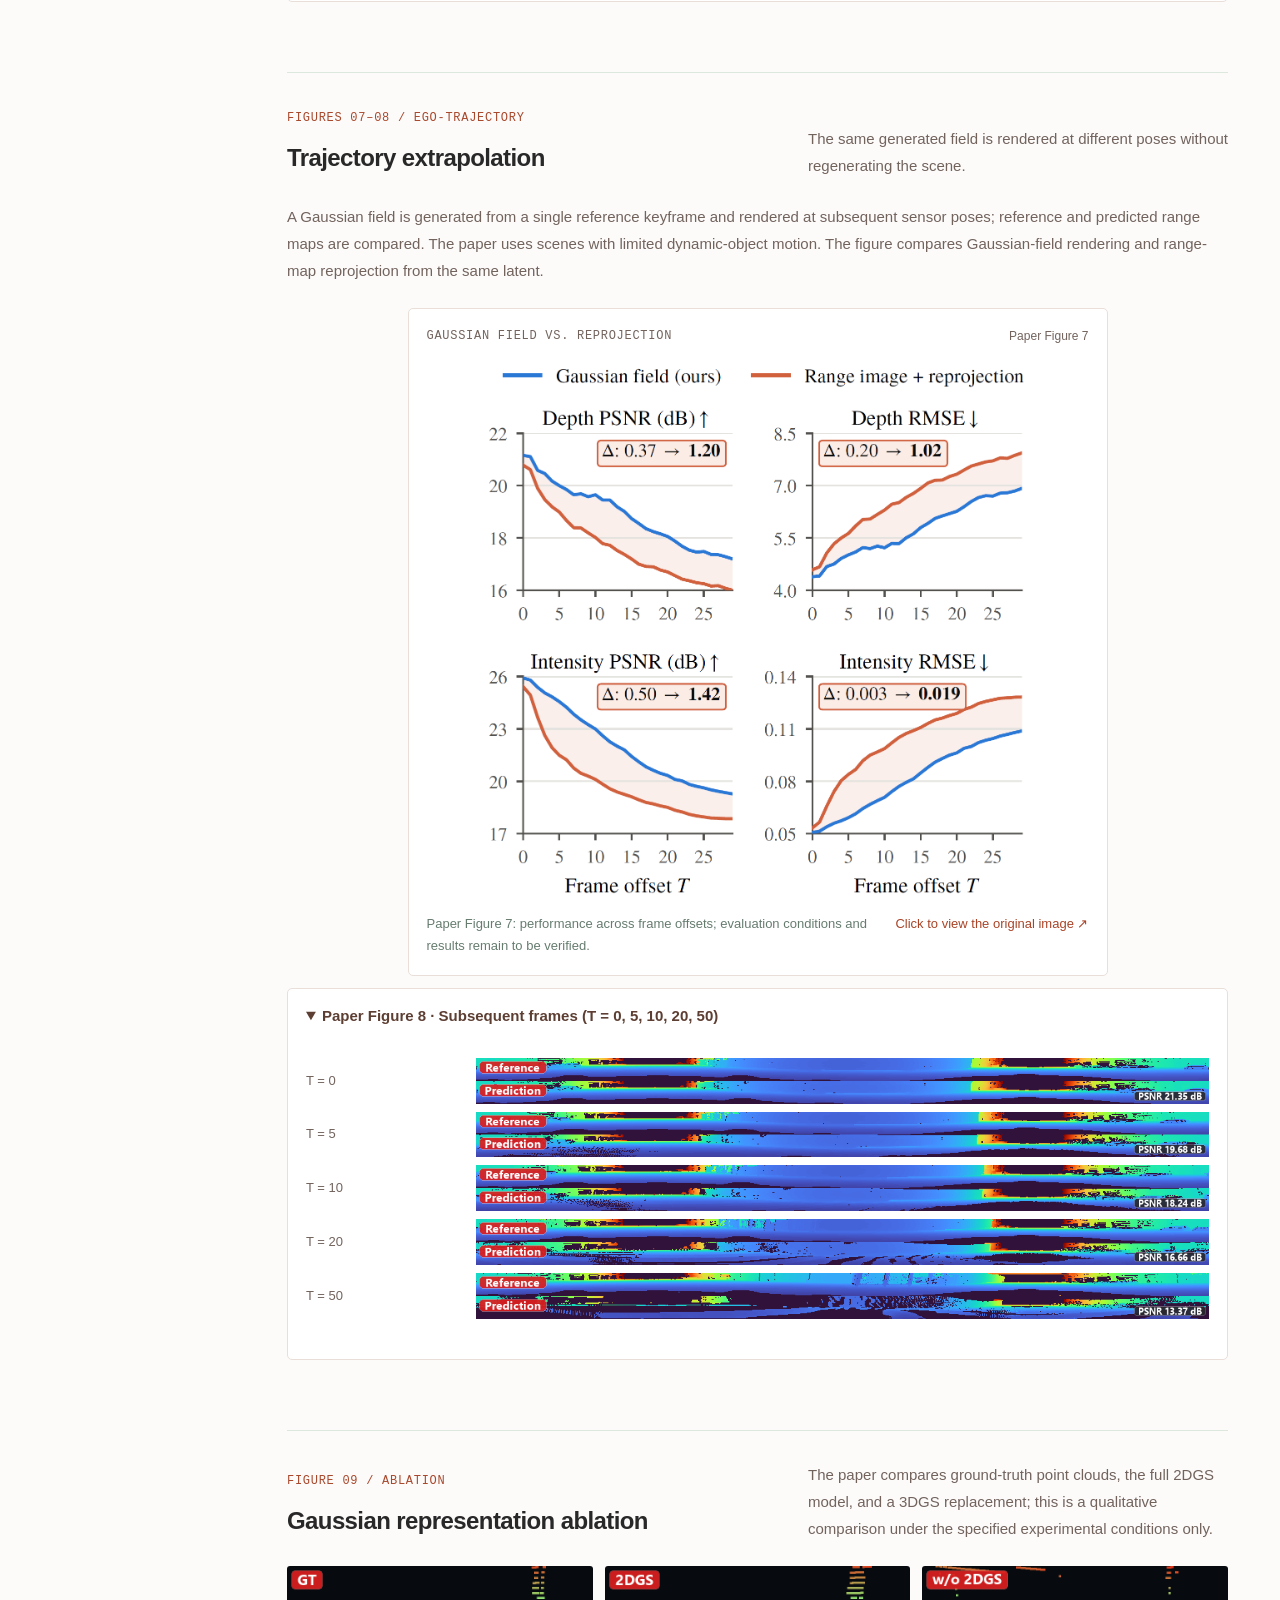
==== commit 6e4c7d8d: "Update figures and generation comparisons Co-Authored-By: Claude Code <noreply@anthropic.com>" ====
--- a/index-en.html
+++ b/index-en.html
@@ -156,25 +156,25 @@
             <div class="technical-section-header"><div><span class="tech-kicker">QUANTITATIVE COMPARISON</span><h3 id="quantitative-figures-title">Generation and reconstruction comparison</h3></div><p>Generation quality and reconstruction evaluation.</p></div>
             <figure class="source-figure compact-figure">
               <div class="source-figure-heading"><span>GENERATION / JSD ↓</span><span>Project materials · comparison</span></div>
-              <a href="./assets/figures/jsd-selected.png" aria-label="View the original generation distribution error comparison"><img src="./assets/figures/jsd-selected.png" width="916" height="440" loading="lazy" alt="Generation distribution error JSD for selected methods, lower is better: LiFTeR 0.033, X-Drive 0.052, RangeLDM 0.054, Text2LiDAR 0.089, OpenDWM 0.091, UniScene 0.103."></a>
+              <a href="./assets/figures/jsd-selected.png?v=20261122-en-title" aria-label="View the original generation distribution error comparison"><img src="./assets/figures/jsd-selected.png?v=20261122-en-title" width="916" height="440" loading="lazy" alt="Generation distribution error JSD for selected methods, lower is better: LiFTeR 0.033, X-Drive 0.052, RangeLDM 0.054, Text2LiDAR 0.089, OpenDWM 0.091, UniScene 0.103."></a>
               <figcaption>Lower JSD is better: LiFTeR scores 0.033 and X-Drive 0.052. This figure shows selected methods, not the full baseline list. Experimental conditions and evaluation protocols require verification.<span>Click to view the original image ↗</span></figcaption>
             </figure>
             <div class="source-figure-grid">
               <figure class="source-figure">
                 <div class="source-figure-heading"><span>RECONSTRUCTION / TIME ↓</span><span>Project materials · comparison</span></div>
-                <a href="./assets/figures/7.jpg.png" aria-label="View the original per-scene reconstruction time comparison"><img src="./assets/figures/7.jpg.png" width="816" height="666" loading="lazy" alt="Per-scene time in minutes: LiFTeR 0.5, LiDAR-RT 44, LiDAR-GS 49, LiDAR-NeRF 75, SplatAD 75, GS-LiDAR 78, LiDAR4D 157."></a>
+                <a href="./assets/figures/7.jpg.png?v=20261122-en-title" aria-label="View the original per-scene reconstruction time comparison"><img src="./assets/figures/7.jpg.png?v=20261122-en-title" width="816" height="666" loading="lazy" alt="Per-scene time in minutes: LiFTeR 0.5, LiDAR-RT 44, LiDAR-GS 49, LiDAR-NeRF 75, SplatAD 75, GS-LiDAR 78, LiDAR4D 157."></a>
                 <figcaption>Per-scene time for LiDAR input (L→L) in novel-view experiments; it must not be attributed to camera input. Hardware and timing scope remain unconfirmed.<span>Click to view the original image ↗</span></figcaption>
               </figure>
               <figure class="source-figure">
                 <div class="source-figure-heading"><span>RECONSTRUCTION / PSNR ↑</span><span>Project materials · comparison</span></div>
-                <a href="./assets/figures/8.jpg.png" aria-label="View the original range-map reconstruction quality comparison"><img src="./assets/figures/8.jpg.png" width="780" height="670" loading="lazy" alt="Range-map reconstruction quality in dB: LiFTeR 16.67, LiDAR-RT 16.00, LiDAR-GS 16.30, LiDAR-NeRF 15.60, SplatAD 16.43, GS-LiDAR 16.10, LiDAR4D 16.04."></a>
+                <a href="./assets/figures/8.jpg.png?v=20261122-en-title" aria-label="View the original range-map reconstruction quality comparison"><img src="./assets/figures/8.jpg.png?v=20261122-en-title" width="780" height="670" loading="lazy" alt="Range-map reconstruction quality in dB: LiFTeR 16.67, LiDAR-RT 16.00, LiDAR-GS 16.30, LiDAR-NeRF 15.60, SplatAD 16.43, GS-LiDAR 16.10, LiDAR4D 16.04."></a>
                 <figcaption>Depth PSNR for LiDAR input (L→L) in novel-view experiments; higher is better. This is not a camera-input result.<span>Click to view the original image ↗</span></figcaption>
               </figure>
             </div>
             <p class="tech-caption">These comparison figures are supplied materials; the results were not independently reproduced here. Baselines, dataset splits, and evaluation protocols must be verified before public citation.</p>
           </div>
           <div class="result-table-block"><div class="result-table-title"><h3>Different experimental settings</h3><span>Manuscript · Tables 2 and 3</span></div><div class="tensor-table-wrap" role="region" aria-label="LiFTeR results across different experimental settings" tabindex="0"><table class="tensor-table"><thead><tr><th scope="col">Experiment and input</th><th scope="col">Per-scene time</th><th scope="col">Depth PSNR</th></tr></thead><tbody><tr><th scope="row">Same-frame evaluation · camera input</th><td>3 minutes</td><td>17.21 dB</td></tr><tr><th scope="row">Novel view · camera input (C→L)</th><td>18 minutes</td><td>16.04 dB</td></tr><tr><th scope="row">Novel view · LiDAR input (L→L)</th><td>0.5 minutes</td><td>16.67 dB</td></tr></tbody></table></div><p class="tech-caption">The table reports manuscript results for different tasks and inputs. The 0.5 minutes and 16.67 dB results are for LiDAR-input novel-view experiments, not camera-only generation. The paper compares end-to-end inference time with per-scene optimization time; hardware and timing scope require verification.</p></div>
-<section class="paper-section"><div class="paper-heading"><div><span class="tech-kicker">FIGURE 04 / GENERATION</span><h3>Camera-conditioned point-cloud generation</h3></div><p>The paper compares text-, layout-, and camera-conditioned generation methods; their conditioning inputs differ.</p></div><details class="paper-case" open><summary>Case 01 · Generated point-cloud comparison</summary><div class="paper-case-content"><div class="paper-image-grid five-up"><figure class="paper-tile"><a href="./assets/figures/figure4_case1/text2lidar.png" aria-label="View original point cloud: generation case 1, Text2LiDAR"><img src="./assets/figures/figure4_case1/text2lidar.png" loading="lazy" alt="Generation case 1: Text2LiDAR point cloud"></a><figcaption>Text2LiDAR</figcaption></figure><figure class="paper-tile"><a href="./assets/figures/figure4_case1/uniscene.png" aria-label="View original point cloud: generation case 1, UniScene"><img src="./assets/figures/figure4_case1/uniscene.png" loading="lazy" alt="Generation case 1: UniScene point cloud"></a><figcaption>UniScene</figcaption></figure><figure class="paper-tile"><a href="./assets/figures/figure4_case1/opendwm.png" aria-label="View original point cloud: generation case 1, OpenDWM"><img src="./assets/figures/figure4_case1/opendwm.png" loading="lazy" alt="Generation case 1: OpenDWM point cloud"></a><figcaption>OpenDWM</figcaption></figure><figure class="paper-tile"><a href="./assets/figures/figure4_case1/cosmos.png" aria-label="View original point cloud: generation case 1, LiFTeR (Ours)"><img src="./assets/figures/figure4_case1/cosmos.png" loading="lazy" alt="Generation case 1: LiFTeR (Ours) point cloud"></a><figcaption>LiFTeR (Ours)</figcaption></figure><figure class="paper-tile"><a href="./assets/figures/figure4_case1/gt.png" aria-label="View original point cloud: generation case 1, Ground-truth LiDAR (GT)"><img src="./assets/figures/figure4_case1/gt.png" loading="lazy" alt="Generation case 1: Ground-truth LiDAR (GT) point cloud"></a><figcaption>Ground-truth LiDAR (GT)</figcaption></figure></div></div></details><details class="paper-case"><summary>Case 02 · Generated point-cloud comparison</summary><div class="paper-case-content"><div class="paper-image-grid five-up"><figure class="paper-tile"><a href="./assets/figures/figure4_case2/text2lidar.png" aria-label="View original point cloud: generation case 2, Text2LiDAR"><img src="./assets/figures/figure4_case2/text2lidar.png" loading="lazy" alt="Generation case 2: Text2LiDAR point cloud"></a><figcaption>Text2LiDAR</figcaption></figure><figure class="paper-tile"><a href="./assets/figures/figure4_case2/uniscene.png" aria-label="View original point cloud: generation case 2, UniScene"><img src="./assets/figures/figure4_case2/uniscene.png" loading="lazy" alt="Generation case 2: UniScene point cloud"></a><figcaption>UniScene</figcaption></figure><figure class="paper-tile"><a href="./assets/figures/figure4_case2/opendwm.png" aria-label="View original point cloud: generation case 2, OpenDWM"><img src="./assets/figures/figure4_case2/opendwm.png" loading="lazy" alt="Generation case 2: OpenDWM point cloud"></a><figcaption>OpenDWM</figcaption></figure><figure class="paper-tile"><a href="./assets/figures/figure4_case2/cosmos.png" aria-label="View original point cloud: generation case 2, LiFTeR (Ours)"><img src="./assets/figures/figure4_case2/cosmos.png" loading="lazy" alt="Generation case 2: LiFTeR (Ours) point cloud"></a><figcaption>LiFTeR (Ours)</figcaption></figure><figure class="paper-tile"><a href="./assets/figures/figure4_case2/gt.png" aria-label="View original point cloud: generation case 2, Ground-truth LiDAR (GT)"><img src="./assets/figures/figure4_case2/gt.png" loading="lazy" alt="Generation case 2: Ground-truth LiDAR (GT) point cloud"></a><figcaption>Ground-truth LiDAR (GT)</figcaption></figure></div></div></details></section>
+<section class="paper-section"><div class="paper-heading"><div><span class="tech-kicker">FIGURE 04 / GENERATION</span><h3>Camera-conditioned point-cloud generation</h3></div><p>The paper compares text-, layout-, and camera-conditioned generation methods; their conditioning inputs differ.</p></div><details class="paper-case" open><summary>Case 01 · Generated point-cloud comparison</summary><div class="paper-case-content"><div class="paper-image-grid five-up"><figure class="paper-tile"><a href="./assets/figures/figure4_case1/text2lidar.png" aria-label="View original point cloud: generation case 1, Text2LiDAR"><img src="./assets/figures/figure4_case1/text2lidar.png" loading="lazy" alt="Generation case 1: Text2LiDAR point cloud"></a><figcaption>Text2LiDAR</figcaption></figure><figure class="paper-tile"><a href="./assets/figures/figure4_case1/uniscene.png" aria-label="View original point cloud: generation case 1, UniScene"><img src="./assets/figures/figure4_case1/uniscene.png" loading="lazy" alt="Generation case 1: UniScene point cloud"></a><figcaption>UniScene</figcaption></figure><figure class="paper-tile"><a href="./assets/figures/figure4_case1/opendwm.png" aria-label="View original point cloud: generation case 1, OpenDWM"><img src="./assets/figures/figure4_case1/opendwm.png" loading="lazy" alt="Generation case 1: OpenDWM point cloud"></a><figcaption>OpenDWM</figcaption></figure><figure class="paper-tile"><a href="./assets/figures/figure4_case1/ours.png" aria-label="View original point cloud: generation case 1, LiFTeR (Ours)"><img src="./assets/figures/figure4_case1/ours.png" loading="lazy" alt="Generation case 1: LiFTeR (Ours) point cloud"></a><figcaption>LiFTeR (Ours)</figcaption></figure><figure class="paper-tile"><a href="./assets/figures/figure4_case1/gt.png" aria-label="View original point cloud: generation case 1, Ground-truth LiDAR (GT)"><img src="./assets/figures/figure4_case1/gt.png" loading="lazy" alt="Generation case 1: Ground-truth LiDAR (GT) point cloud"></a><figcaption>Ground-truth LiDAR (GT)</figcaption></figure></div></div></details><details class="paper-case"><summary>Case 02 · Generated point-cloud comparison</summary><div class="paper-case-content"><div class="paper-image-grid five-up"><figure class="paper-tile"><a href="./assets/figures/figure4_case2/text2lidar.png" aria-label="View original point cloud: generation case 2, Text2LiDAR"><img src="./assets/figures/figure4_case2/text2lidar.png" loading="lazy" alt="Generation case 2: Text2LiDAR point cloud"></a><figcaption>Text2LiDAR</figcaption></figure><figure class="paper-tile"><a href="./assets/figures/figure4_case2/uniscene.png" aria-label="View original point cloud: generation case 2, UniScene"><img src="./assets/figures/figure4_case2/uniscene.png" loading="lazy" alt="Generation case 2: UniScene point cloud"></a><figcaption>UniScene</figcaption></figure><figure class="paper-tile"><a href="./assets/figures/figure4_case2/opendwm.png" aria-label="View original point cloud: generation case 2, OpenDWM"><img src="./assets/figures/figure4_case2/opendwm.png" loading="lazy" alt="Generation case 2: OpenDWM point cloud"></a><figcaption>OpenDWM</figcaption></figure><figure class="paper-tile"><a href="./assets/figures/figure4_case2/ours.png" aria-label="View original point cloud: generation case 2, LiFTeR (Ours)"><img src="./assets/figures/figure4_case2/ours.png" loading="lazy" alt="Generation case 2: LiFTeR (Ours) point cloud"></a><figcaption>LiFTeR (Ours)</figcaption></figure><figure class="paper-tile"><a href="./assets/figures/figure4_case2/gt.png" aria-label="View original point cloud: generation case 2, Ground-truth LiDAR (GT)"><img src="./assets/figures/figure4_case2/gt.png" loading="lazy" alt="Generation case 2: Ground-truth LiDAR (GT) point cloud"></a><figcaption>Ground-truth LiDAR (GT)</figcaption></figure></div></div></details></section>
 <section class="paper-section"><div class="paper-heading"><div><span class="tech-kicker">FIGURE 05 / PER-SCENE RECONSTRUCTION</span><h3>Same-frame reconstruction comparison</h3></div><p>For the same test frame, LiFTeR uses cameras while per-scene methods optimize using ground-truth LiDAR from other frames; red boxes mark regions of interest.</p></div><details class="paper-case" open><summary>Scene #0039 · Range-map comparison</summary><div class="paper-case-content"><div class="range-scroll" role="region" aria-label="Range-map comparison, scroll horizontally" tabindex="0"><div class="range-rows"><div class="range-row"><span>Ground-truth LiDAR</span><a href="./assets/figures/figure5_case1/figure5_case1_gt_range.png" aria-label="View original range map: Scene #0039, Ground-truth LiDAR"><img src="./assets/figures/figure5_case1/figure5_case1_gt_range.png" loading="lazy" alt="Scene #0039, Ground-truth LiDAR range map"></a></div><div class="range-row"><span>LiFTeR (camera)</span><a href="./assets/figures/figure5_case1/figure5_case1_ours_range.png" aria-label="View original range map: Scene #0039, LiFTeR (camera)"><img src="./assets/figures/figure5_case1/figure5_case1_ours_range.png" loading="lazy" alt="Scene #0039, LiFTeR (camera) range map"></a></div><div class="range-row"><span>GS-LiDAR</span><a href="./assets/figures/figure5_case1/figure5_case1_gslidar_range.png" aria-label="View original range map: Scene #0039, GS-LiDAR"><img src="./assets/figures/figure5_case1/figure5_case1_gslidar_range.png" loading="lazy" alt="Scene #0039, GS-LiDAR range map"></a></div><div class="range-row"><span>SplatAD</span><a href="./assets/figures/figure5_case1/figure5_case1_splatad_range.png" aria-label="View original range map: Scene #0039, SplatAD"><img src="./assets/figures/figure5_case1/figure5_case1_splatad_range.png" loading="lazy" alt="Scene #0039, SplatAD range map"></a></div><div class="range-row"><span>LiDAR-RT</span><a href="./assets/figures/figure5_case1/figure5_case1_lidarrt_range.png" aria-label="View original range map: Scene #0039, LiDAR-RT"><img src="./assets/figures/figure5_case1/figure5_case1_lidarrt_range.png" loading="lazy" alt="Scene #0039, LiDAR-RT range map"></a></div><div class="range-row"><span>LiDAR-GS</span><a href="./assets/figures/figure5_case1/figure5_case1_lidargs_range.png" aria-label="View original range map: Scene #0039, LiDAR-GS"><img src="./assets/figures/figure5_case1/figure5_case1_lidargs_range.png" loading="lazy" alt="Scene #0039, LiDAR-GS range map"></a></div><div class="range-row"><span>LiDAR4D</span><a href="./assets/figures/figure5_case1/figure5_case1_lidar4d_range.png" aria-label="View original range map: Scene #0039, LiDAR4D"><img src="./assets/figures/figure5_case1/figure5_case1_lidar4d_range.png" loading="lazy" alt="Scene #0039, LiDAR4D range map"></a></div></div></div></div></details><details class="paper-case"><summary>Scene #0783 · Range-map comparison</summary><div class="paper-case-content"><div class="range-scroll" role="region" aria-label="Range-map comparison, scroll horizontally" tabindex="0"><div class="range-rows"><div class="range-row"><span>Ground-truth LiDAR</span><a href="./assets/figures/figure5_case2/figure_case2_gt_range.png" aria-label="View original range map: Scene #0783, Ground-truth LiDAR"><img src="./assets/figures/figure5_case2/figure_case2_gt_range.png" loading="lazy" alt="Scene #0783, Ground-truth LiDAR range map"></a></div><div class="range-row"><span>LiFTeR (camera)</span><a href="./assets/figures/figure5_case2/figure5_case2_ours_range.png" aria-label="View original range map: Scene #0783, LiFTeR (camera)"><img src="./assets/figures/figure5_case2/figure5_case2_ours_range.png" loading="lazy" alt="Scene #0783, LiFTeR (camera) range map"></a></div><div class="range-row"><span>GS-LiDAR</span><a href="./assets/figures/figure5_case2/figure_case2_gslidar_range.png" aria-label="View original range map: Scene #0783, GS-LiDAR"><img src="./assets/figures/figure5_case2/figure_case2_gslidar_range.png" loading="lazy" alt="Scene #0783, GS-LiDAR range map"></a></div><div class="range-row"><span>SplatAD</span><a href="./assets/figures/figure5_case2/figure_case2_splatad_range.png" aria-label="View original range map: Scene #0783, SplatAD"><img src="./assets/figures/figure5_case2/figure_case2_splatad_range.png" loading="lazy" alt="Scene #0783, SplatAD range map"></a></div><div class="range-row"><span>LiDAR-RT</span><a href="./assets/figures/figure5_case2/figure_case2_lidarrt_range.png" aria-label="View original range map: Scene #0783, LiDAR-RT"><img src="./assets/figures/figure5_case2/figure_case2_lidarrt_range.png" loading="lazy" alt="Scene #0783, LiDAR-RT range map"></a></div><div class="range-row"><span>LiDAR-GS</span><a href="./assets/figures/figure5_case2/figure_case2_lidargs_range.png" aria-label="View original range map: Scene #0783, LiDAR-GS"><img src="./assets/figures/figure5_case2/figure_case2_lidargs_range.png" loading="lazy" alt="Scene #0783, LiDAR-GS range map"></a></div><div class="range-row"><span>LiDAR4D</span><a href="./assets/figures/figure5_case2/figure_case2_lidar4d_range.png" aria-label="View original range map: Scene #0783, LiDAR4D"><img src="./assets/figures/figure5_case2/figure_case2_lidar4d_range.png" loading="lazy" alt="Scene #0783, LiDAR4D range map"></a></div></div></div></div></details></section>
 <section class="paper-section"><div class="paper-heading"><div><span class="tech-kicker">FIGURE 06 / NOVEL VIEW SYNTHESIS</span><h3>Novel-view synthesis</h3></div><p>The paper uses neighboring training frames for multi-frame inference; C→L denotes camera conditioning and L→L LiDAR input. Research results are not equivalent to capabilities verified in the current single-frame CLI.</p></div><details class="paper-case" open><summary>Scene #0092 · Range-map comparison</summary><div class="paper-case-content"><div class="range-scroll" role="region" aria-label="Range-map comparison, scroll horizontally" tabindex="0"><div class="range-rows"><div class="range-row"><span>Ground-truth LiDAR</span><a href="./assets/figures/figure6_case1/GT.png" aria-label="View original range map: Scene #0092, Ground-truth LiDAR"><img src="./assets/figures/figure6_case1/GT.png" loading="lazy" alt="Scene #0092, Ground-truth LiDAR range map"></a></div><div class="range-row"><span>LiFTeR (L→L)</span><a href="./assets/figures/figure6_case1/ours_lidar2lidar.png" aria-label="View original range map: Scene #0092, LiFTeR (L→L)"><img src="./assets/figures/figure6_case1/ours_lidar2lidar.png" loading="lazy" alt="Scene #0092, LiFTeR (L→L) range map"></a></div><div class="range-row"><span>LiFTeR (C→L)</span><a href="./assets/figures/figure6_case1/ours_camera2lidar.png" aria-label="View original range map: Scene #0092, LiFTeR (C→L)"><img src="./assets/figures/figure6_case1/ours_camera2lidar.png" loading="lazy" alt="Scene #0092, LiFTeR (C→L) range map"></a></div><div class="range-row"><span>GS-LiDAR</span><a href="./assets/figures/figure6_case1/GSLiDAR.png" aria-label="View original range map: Scene #0092, GS-LiDAR"><img src="./assets/figures/figure6_case1/GSLiDAR.png" loading="lazy" alt="Scene #0092, GS-LiDAR range map"></a></div><div class="range-row"><span>SplatAD</span><a href="./assets/figures/figure6_case1/SplatAD.png" aria-label="View original range map: Scene #0092, SplatAD"><img src="./assets/figures/figure6_case1/SplatAD.png" loading="lazy" alt="Scene #0092, SplatAD range map"></a></div><div class="range-row"><span>LiDAR-RT</span><a href="./assets/figures/figure6_case1/LiDARRT.png" aria-label="View original range map: Scene #0092, LiDAR-RT"><img src="./assets/figures/figure6_case1/LiDARRT.png" loading="lazy" alt="Scene #0092, LiDAR-RT range map"></a></div><div class="range-row"><span>LiDAR-GS</span><a href="./assets/figures/figure6_case1/LiDARGS.png" aria-label="View original range map: Scene #0092, LiDAR-GS"><img src="./assets/figures/figure6_case1/LiDARGS.png" loading="lazy" alt="Scene #0092, LiDAR-GS range map"></a></div><div class="range-row"><span>LiDAR4D</span><a href="./assets/figures/figure6_case1/LiDAR4D.png" aria-label="View original range map: Scene #0092, LiDAR4D"><img src="./assets/figures/figure6_case1/LiDAR4D.png" loading="lazy" alt="Scene #0092, LiDAR4D range map"></a></div></div></div></div></details><details class="paper-case"><summary>Scene #0105 · Range-map comparison</summary><div class="paper-case-content"><div class="range-scroll" role="region" aria-label="Range-map comparison, scroll horizontally" tabindex="0"><div class="range-rows"><div class="range-row"><span>Ground-truth LiDAR</span><a href="./assets/figures/figure6_case2/GT.png" aria-label="View original range map: Scene #0105, Ground-truth LiDAR"><img src="./assets/figures/figure6_case2/GT.png" loading="lazy" alt="Scene #0105, Ground-truth LiDAR range map"></a></div><div class="range-row"><span>LiFTeR (L→L)</span><a href="./assets/figures/figure6_case2/ours_lidar2lidar.png" aria-label="View original range map: Scene #0105, LiFTeR (L→L)"><img src="./assets/figures/figure6_case2/ours_lidar2lidar.png" loading="lazy" alt="Scene #0105, LiFTeR (L→L) range map"></a></div><div class="range-row"><span>LiFTeR (C→L)</span><a href="./assets/figures/figure6_case2/ours_camera2lidar.png" aria-label="View original range map: Scene #0105, LiFTeR (C→L)"><img src="./assets/figures/figure6_case2/ours_camera2lidar.png" loading="lazy" alt="Scene #0105, LiFTeR (C→L) range map"></a></div><div class="range-row"><span>GS-LiDAR</span><a href="./assets/figures/figure6_case2/GSLiDAR.png" aria-label="View original range map: Scene #0105, GS-LiDAR"><img src="./assets/figures/figure6_case2/GSLiDAR.png" loading="lazy" alt="Scene #0105, GS-LiDAR range map"></a></div><div class="range-row"><span>SplatAD</span><a href="./assets/figures/figure6_case2/SplatAD.png" aria-label="View original range map: Scene #0105, SplatAD"><img src="./assets/figures/figure6_case2/SplatAD.png" loading="lazy" alt="Scene #0105, SplatAD range map"></a></div><div class="range-row"><span>LiDAR-RT</span><a href="./assets/figures/figure6_case2/LiDARRT.png" aria-label="View original range map: Scene #0105, LiDAR-RT"><img src="./assets/figures/figure6_case2/LiDARRT.png" loading="lazy" alt="Scene #0105, LiDAR-RT range map"></a></div><div class="range-row"><span>LiDAR-GS</span><a href="./assets/figures/figure6_case2/LiDARGS.png" aria-label="View original range map: Scene #0105, LiDAR-GS"><img src="./assets/figures/figure6_case2/LiDARGS.png" loading="lazy" alt="Scene #0105, LiDAR-GS range map"></a></div><div class="range-row"><span>LiDAR4D</span><a href="./assets/figures/figure6_case2/LiDAR4D.png" aria-label="View original range map: Scene #0105, LiDAR4D"><img src="./assets/figures/figure6_case2/LiDAR4D.png" loading="lazy" alt="Scene #0105, LiDAR4D range map"></a></div></div></div></div></details></section>
 <section class="paper-section"><div class="paper-heading"><div><span class="tech-kicker">FIGURES 07–08 / EGO-TRAJECTORY</span><h3>Trajectory extrapolation</h3></div><p>The same generated field is rendered at different poses without regenerating the scene.</p></div><p class="paper-copy">A Gaussian field is generated from a single reference keyframe and rendered at subsequent sensor poses; reference and predicted range maps are compared. The paper uses scenes with limited dynamic-object motion. The figure compares Gaussian-field rendering and range-map reprojection from the same latent.</p><figure class="source-figure compact-figure"><div class="source-figure-heading"><span>GAUSSIAN FIELD VS. REPROJECTION</span><span>Paper Figure 7</span></div><a href="./assets/figures/figure7_gaussianvsdit.png" aria-label="View the original depth and intensity PSNR and RMSE comparison across frame offsets for Gaussian fields and range-map reprojection"><img src="./assets/figures/figure7_gaussianvsdit.png" loading="lazy" alt="Depth and intensity PSNR and RMSE across frame offsets for Gaussian fields and range-map reprojection"></a><figcaption>Paper Figure 7: performance across frame offsets; evaluation conditions and results remain to be verified.<span>Click to view the original image ↗</span></figcaption></figure><details class="paper-case" open><summary>Paper Figure 8 · Subsequent frames (T = 0, 5, 10, 20, 50)</summary><div class="paper-case-content"><div class="range-scroll" role="region" aria-label="Range-map comparison, scroll horizontally" tabindex="0"><div class="range-rows"><div class="range-row"><span>T = 0</span><a href="./assets/figures/figure8/scene-0092_future_000_range_gt_pred.png" aria-label="View original trajectory extrapolation at T=0: reference and predicted range maps"><img src="./assets/figures/figure8/scene-0092_future_000_range_gt_pred.png" loading="lazy" alt="Trajectory extrapolation T=0: reference and predicted range maps"></a></div><div class="range-row"><span>T = 5</span><a href="./assets/figures/figure8/scene-0092_future_005_range_gt_pred.png" aria-label="View original trajectory extrapolation at T=5: reference and predicted range maps"><img src="./assets/figures/figure8/scene-0092_future_005_range_gt_pred.png" loading="lazy" alt="Trajectory extrapolation T=5: reference and predicted range maps"></a></div><div class="range-row"><span>T = 10</span><a href="./assets/figures/figure8/scene-0092_future_010_range_gt_pred.png" aria-label="View original trajectory extrapolation at T=10: reference and predicted range maps"><img src="./assets/figures/figure8/scene-0092_future_010_range_gt_pred.png" loading="lazy" alt="Trajectory extrapolation T=10: reference and predicted range maps"></a></div><div class="range-row"><span>T = 20</span><a href="./assets/figures/figure8/scene-0092_future_020_range_gt_pred.png" aria-label="View original trajectory extrapolation at T=20: reference and predicted range maps"><img src="./assets/figures/figure8/scene-0092_future_020_range_gt_pred.png" loading="lazy" alt="Trajectory extrapolation T=20: reference and predicted range maps"></a></div><div class="range-row"><span>T = 50</span><a href="./assets/figures/figure8/scene-0092_future_050_range_gt_pred.png" aria-label="View original trajectory extrapolation at T=50: reference and predicted range maps"><img src="./assets/figures/figure8/scene-0092_future_050_range_gt_pred.png" loading="lazy" alt="Trajectory extrapolation T=50: reference and predicted range maps"></a></div></div></div></div></details></section>
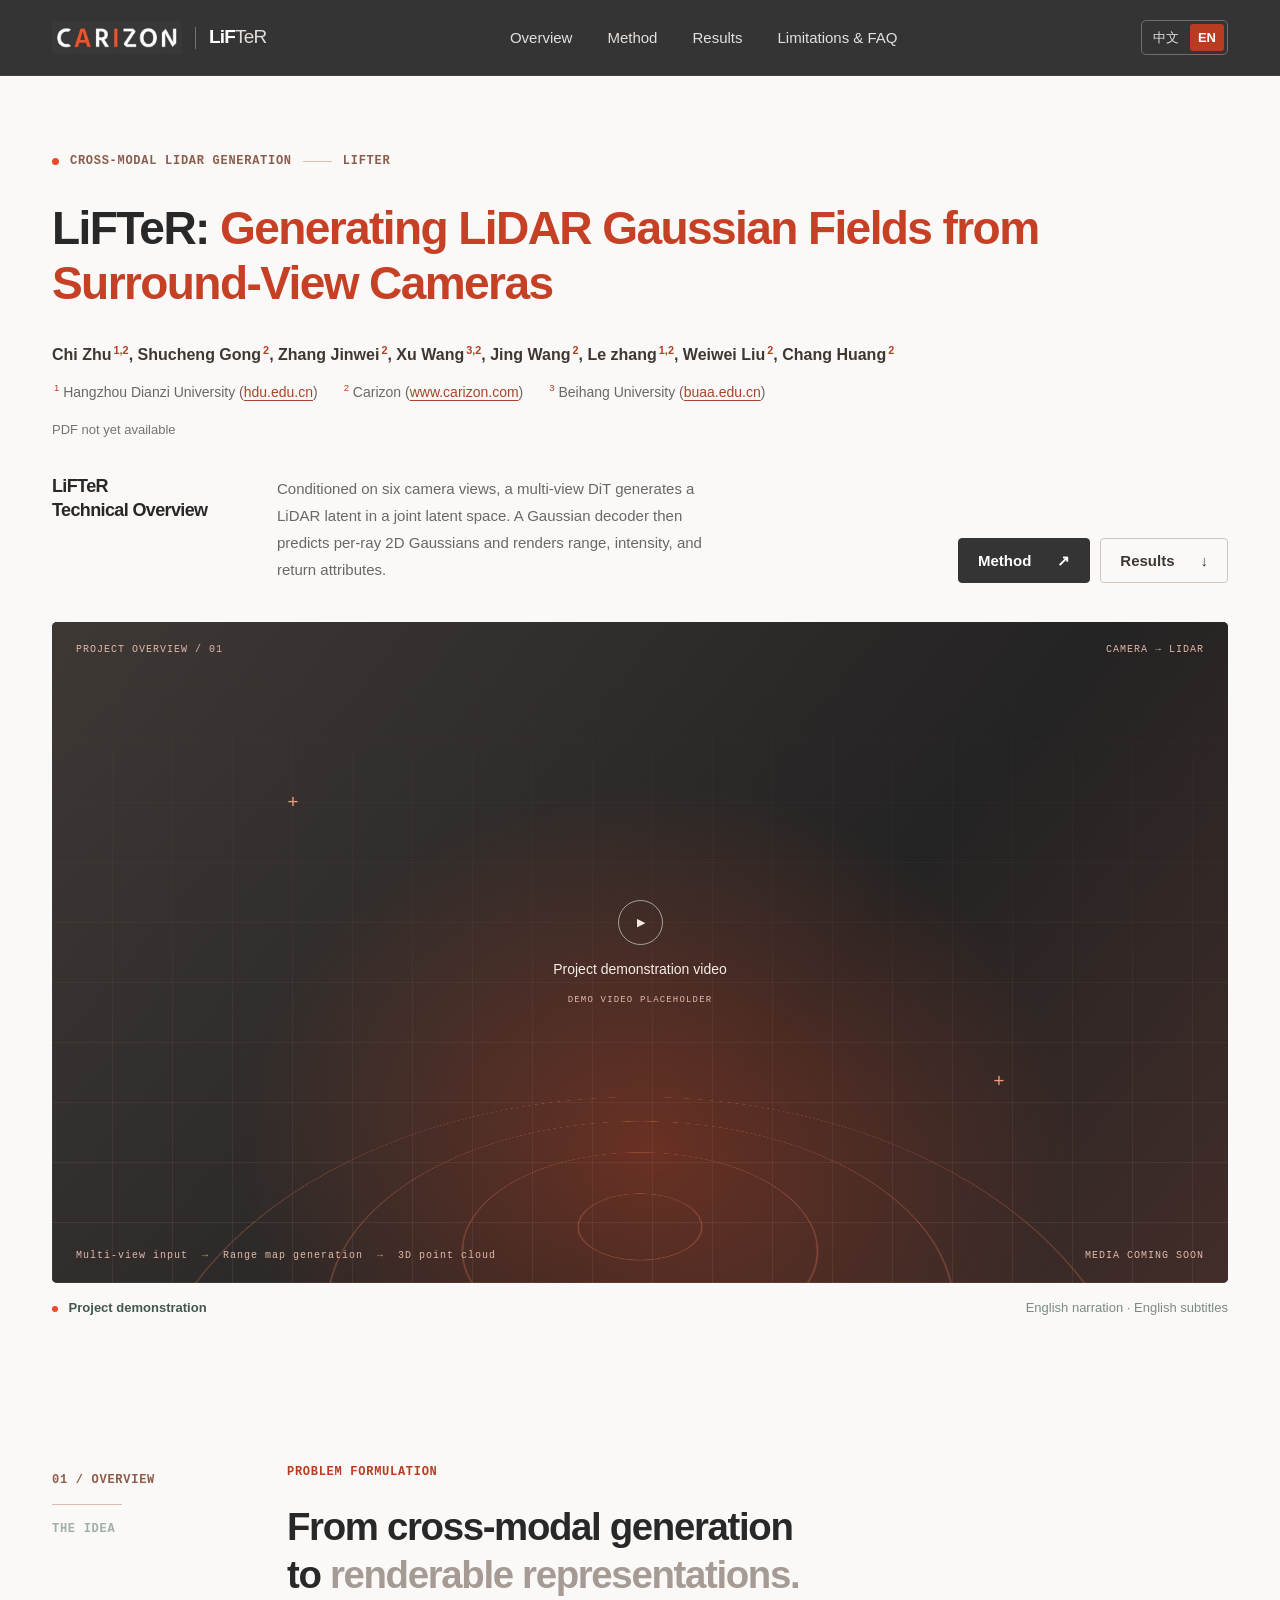
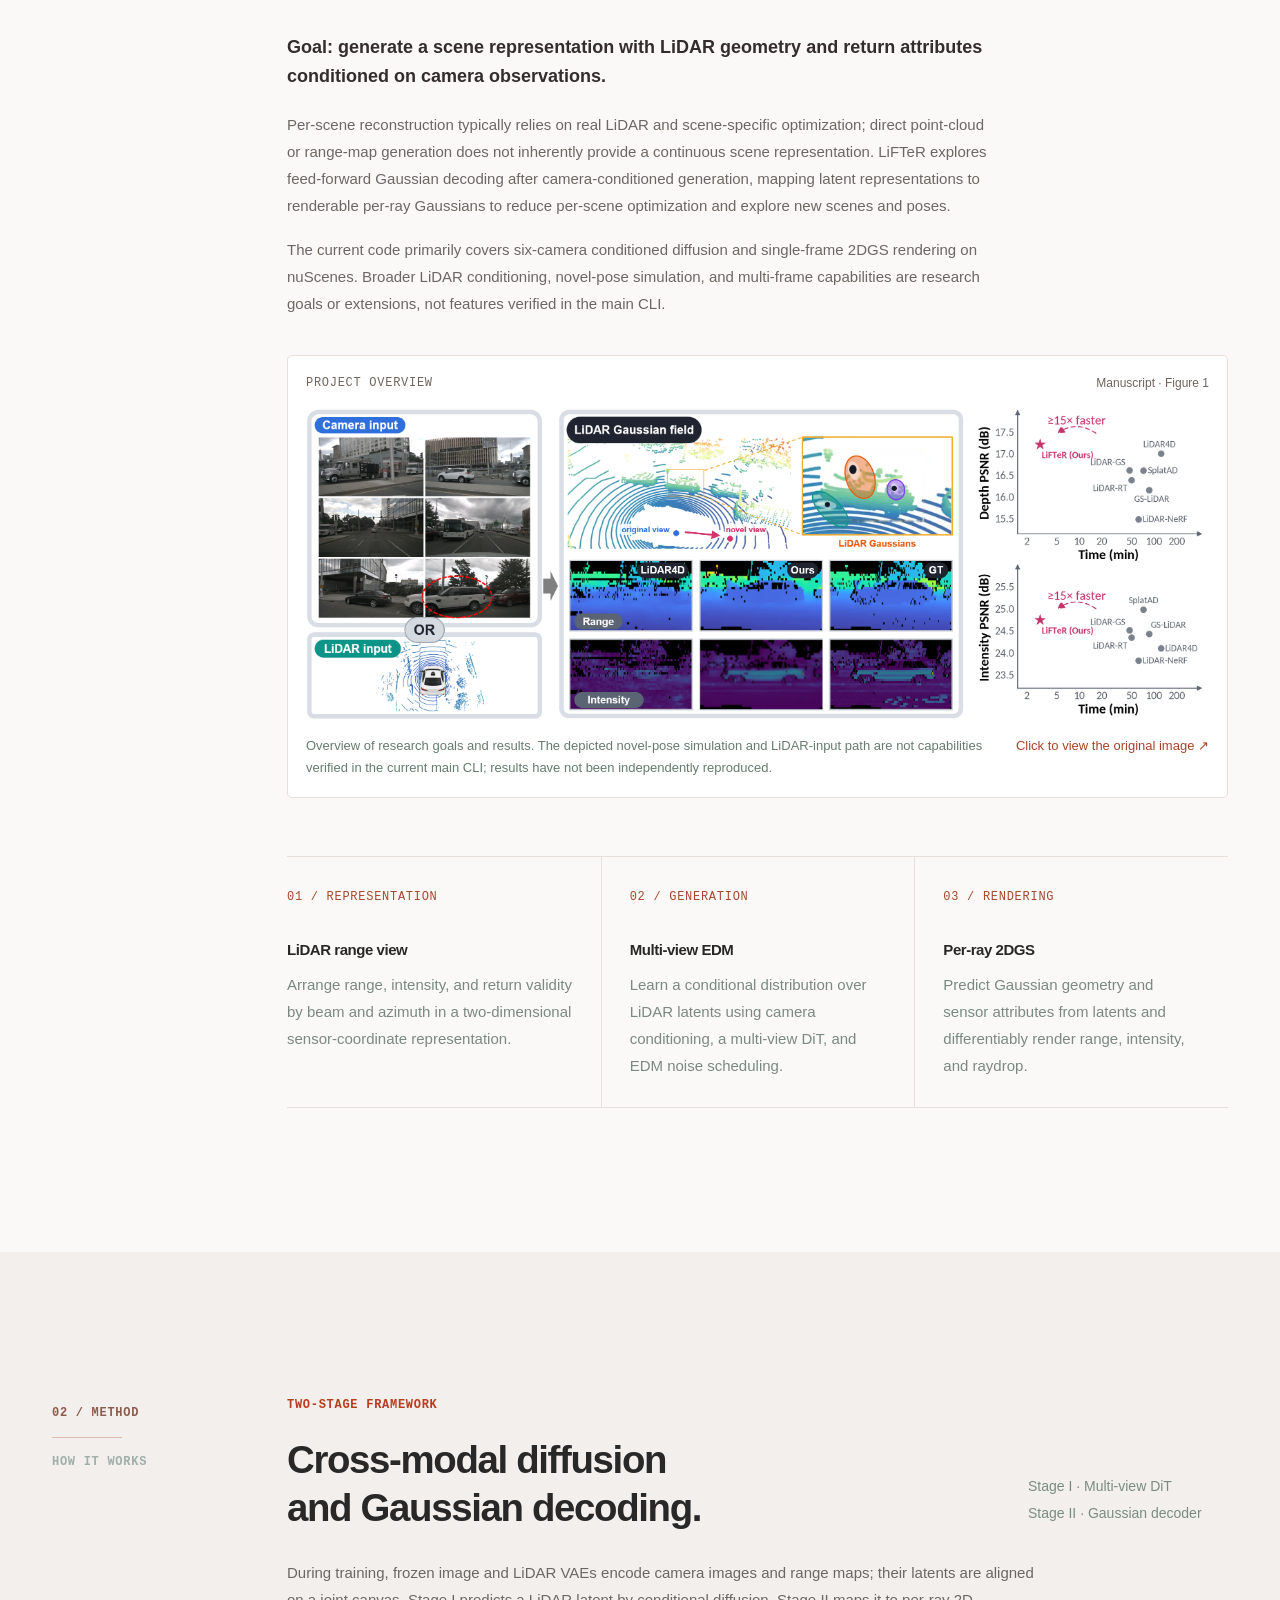
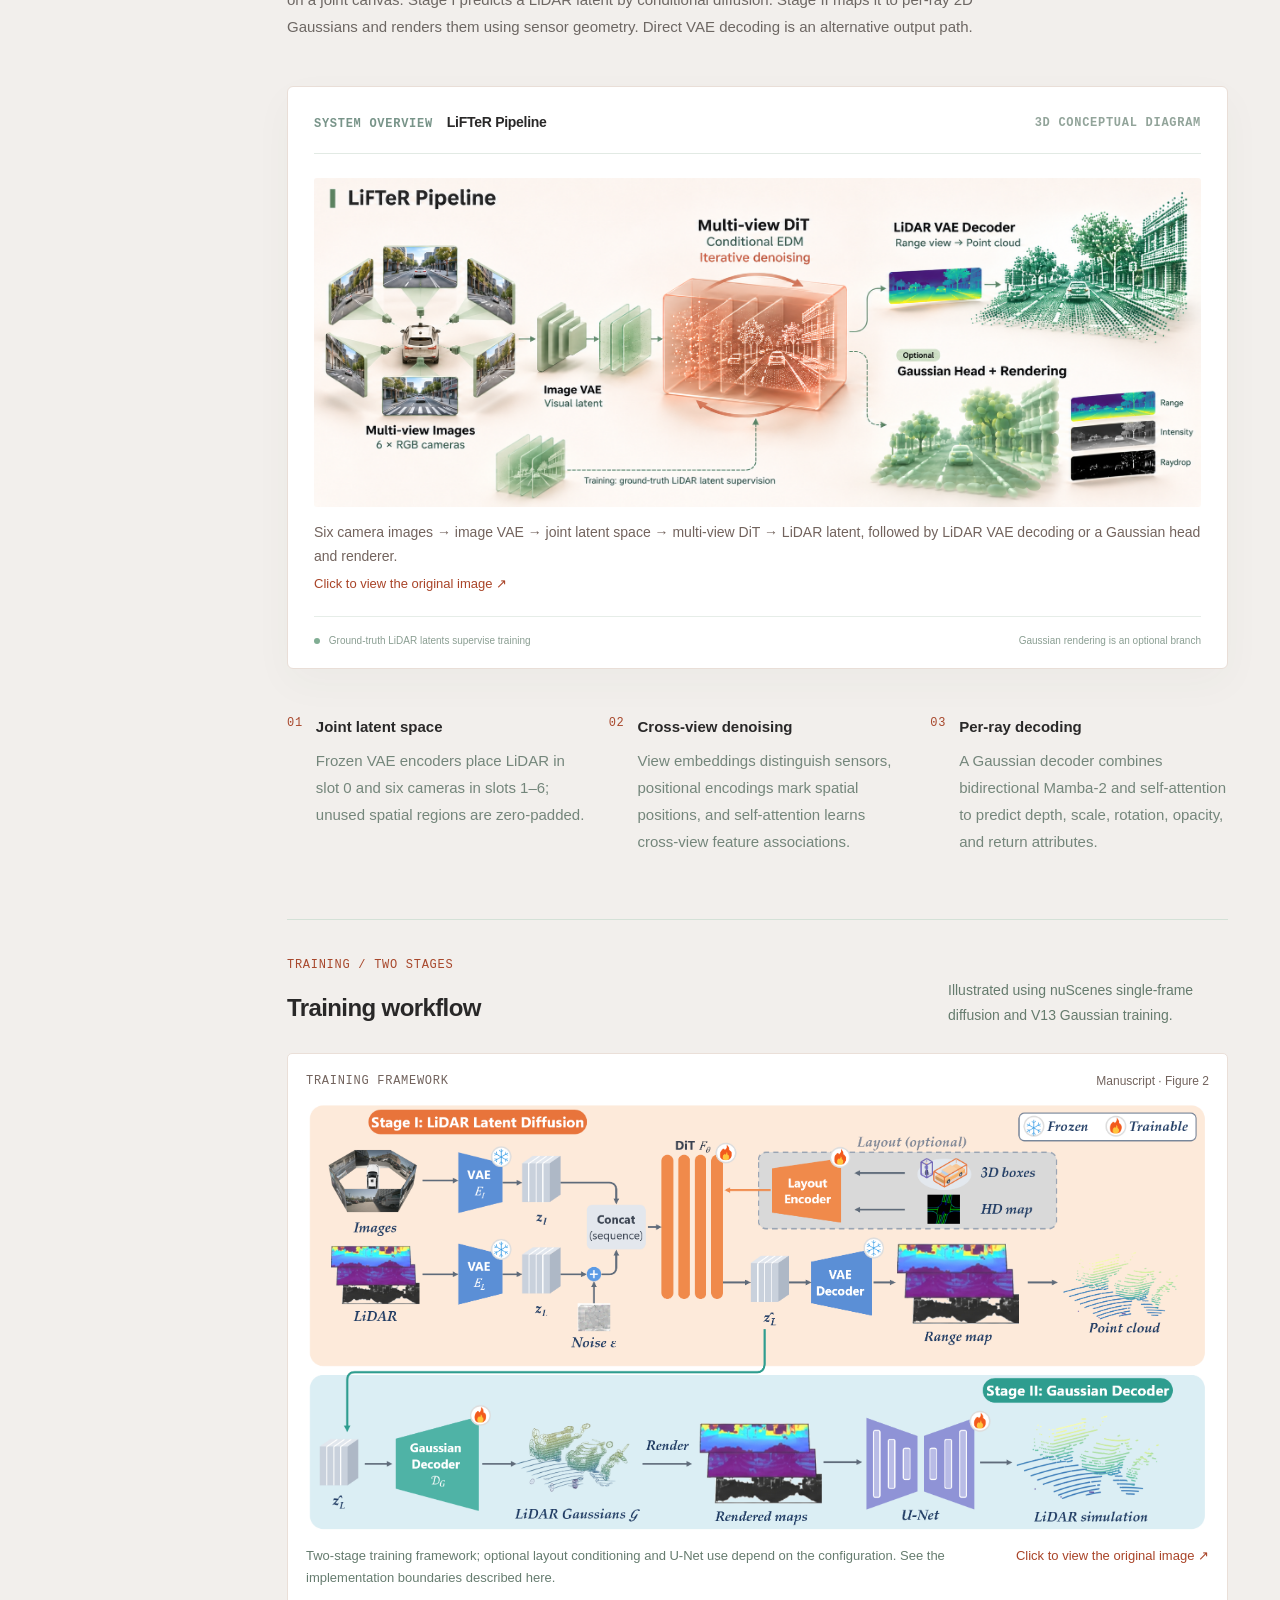
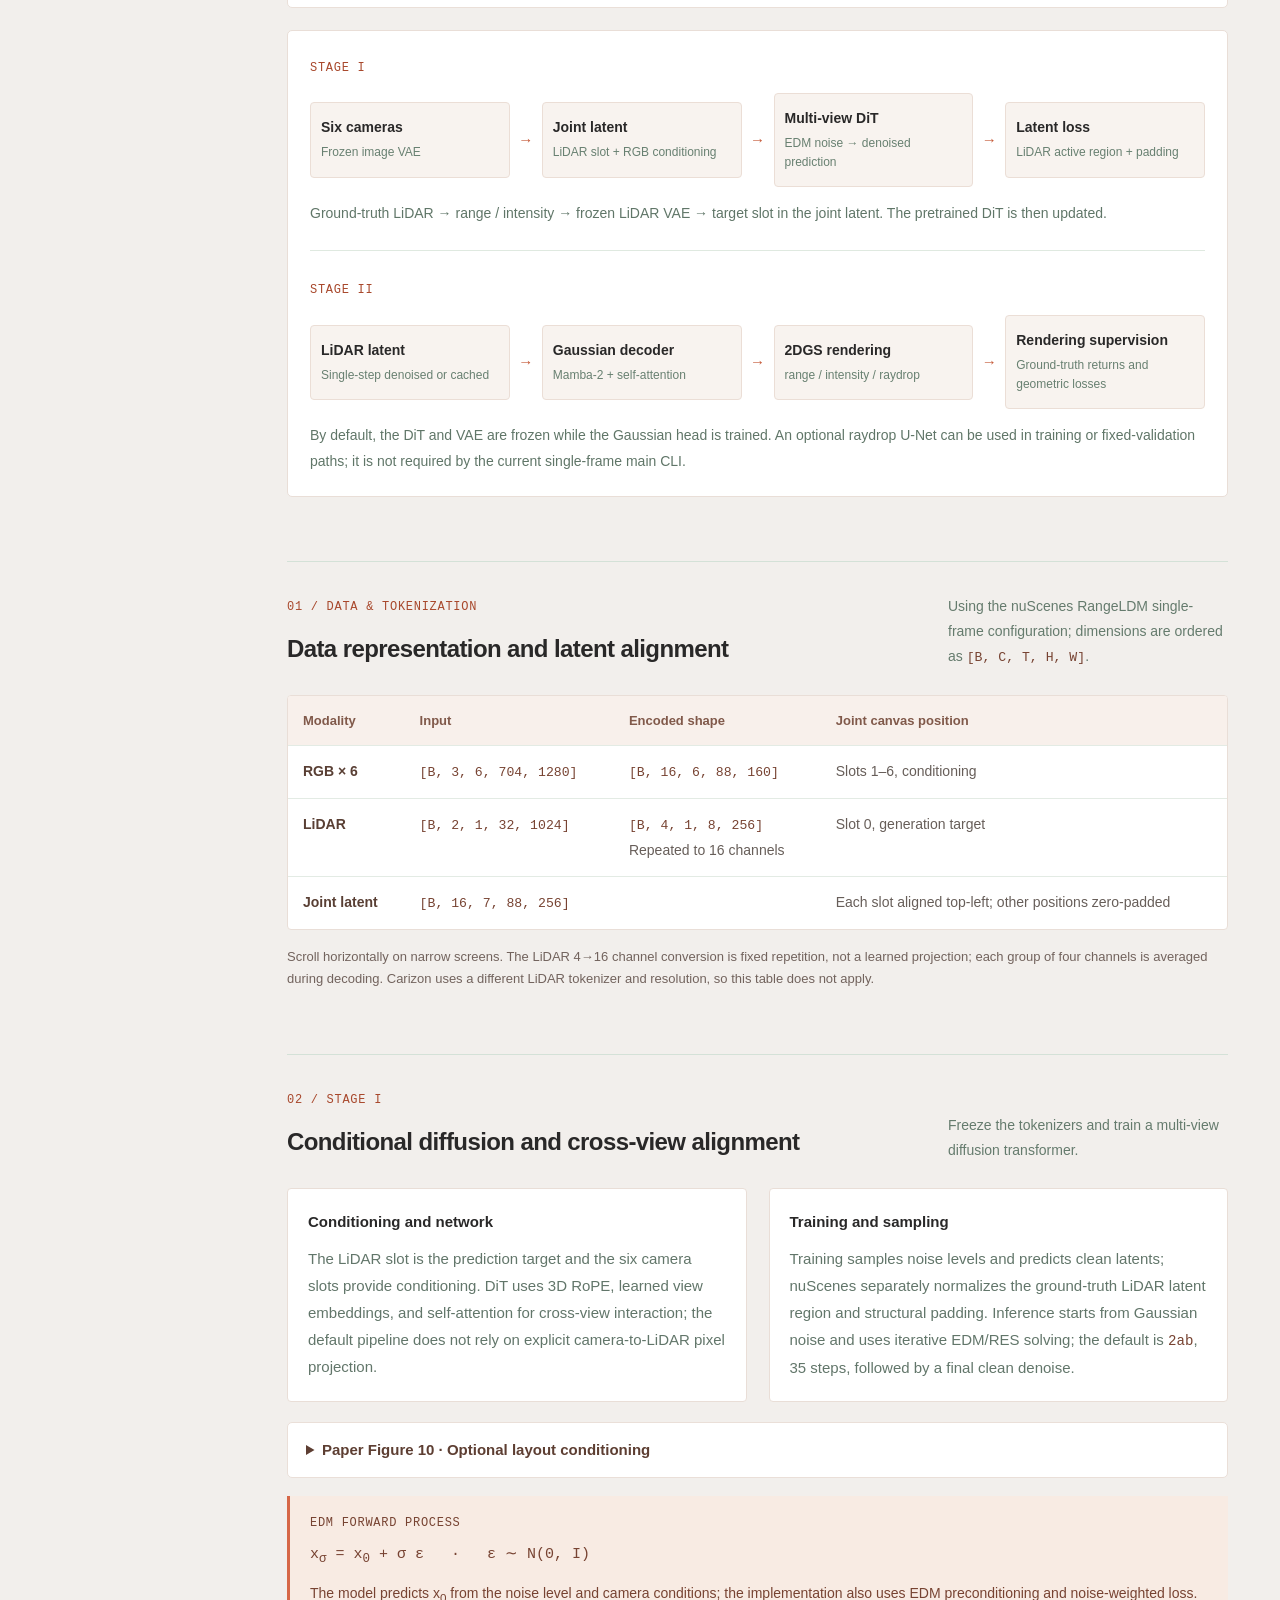
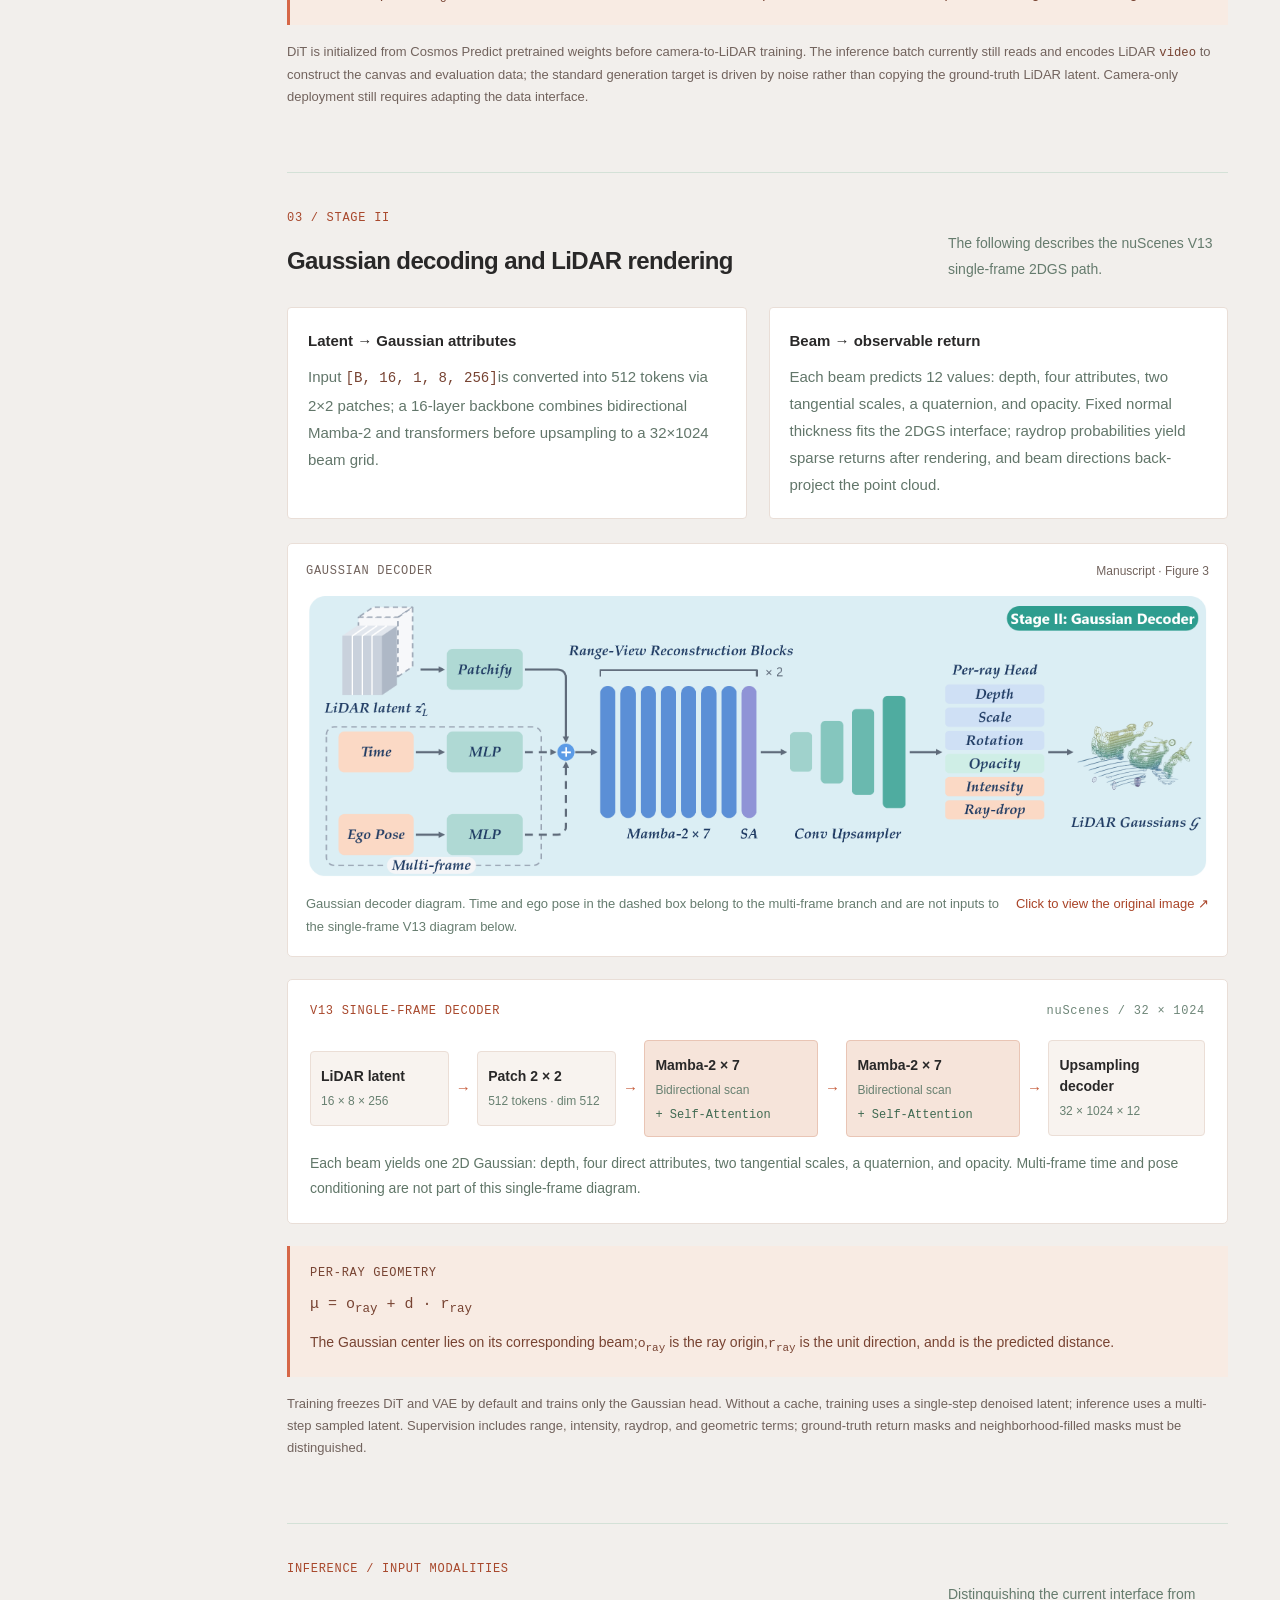
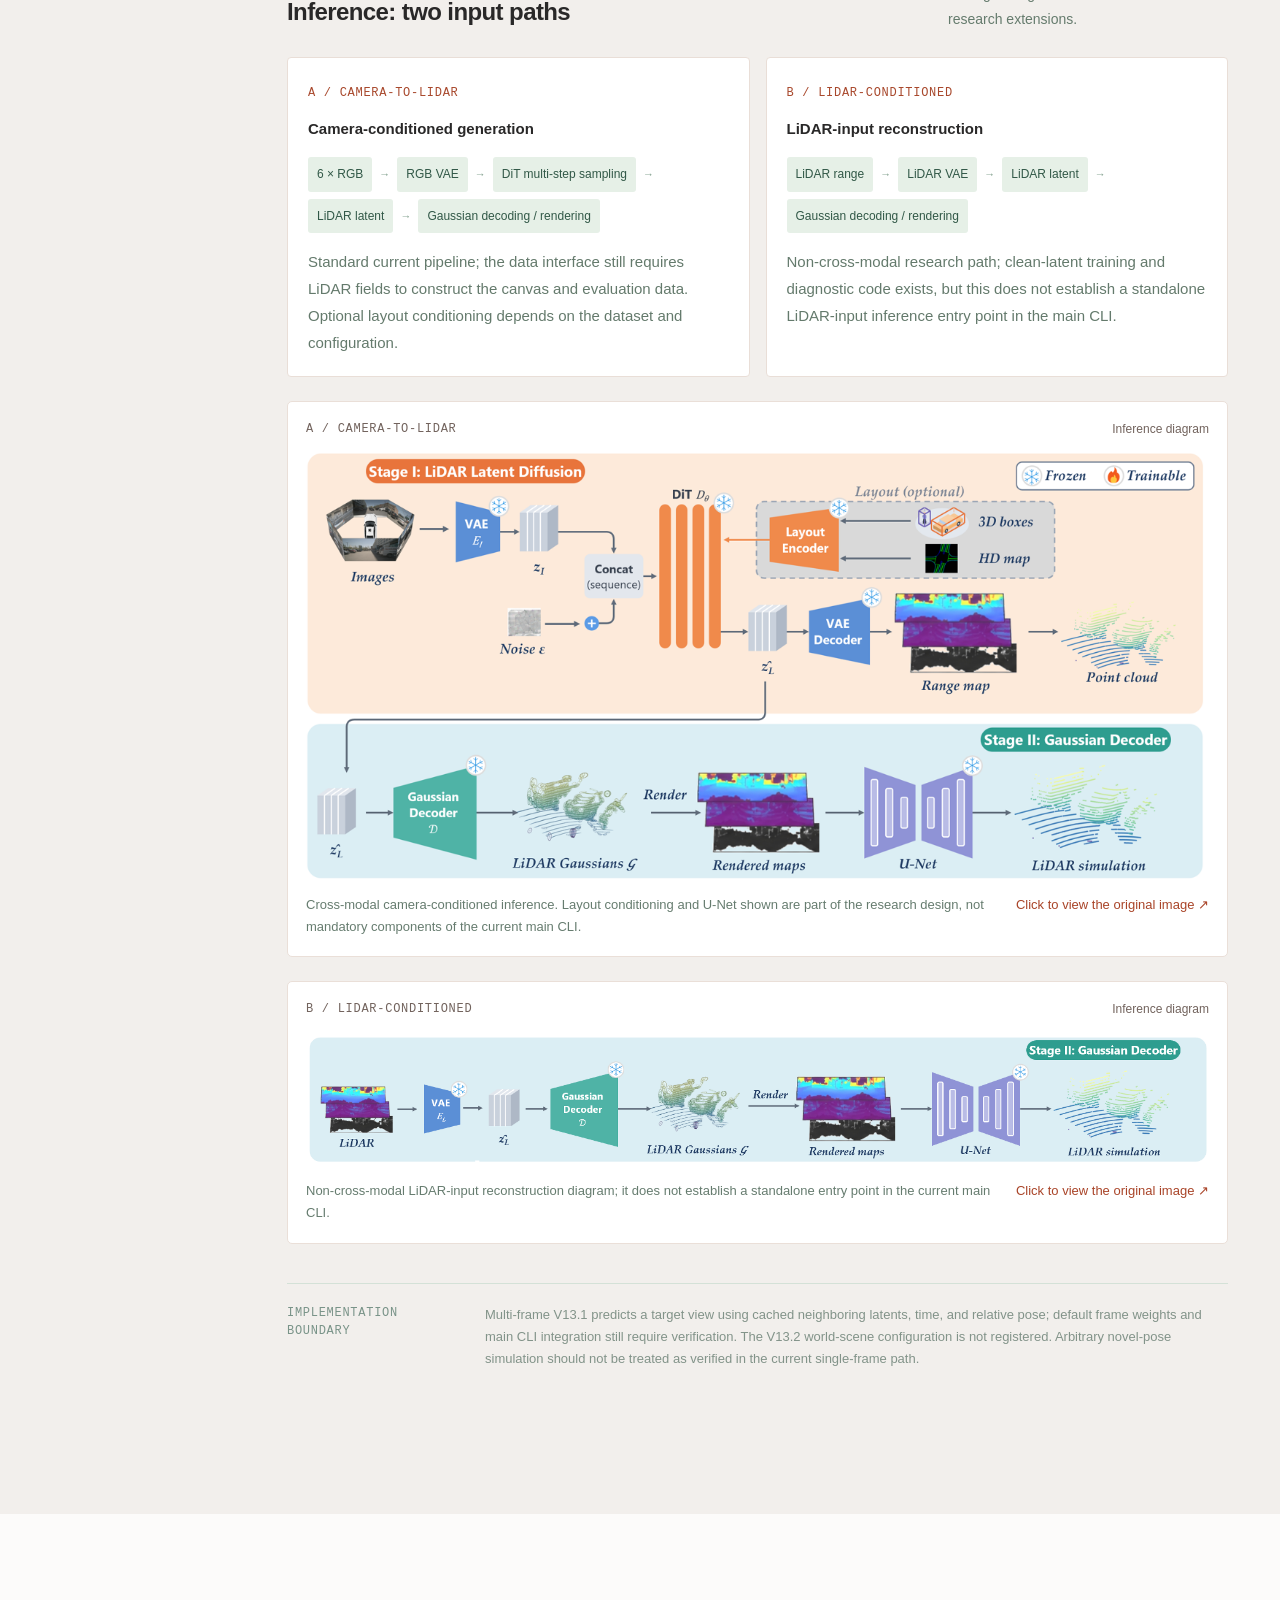
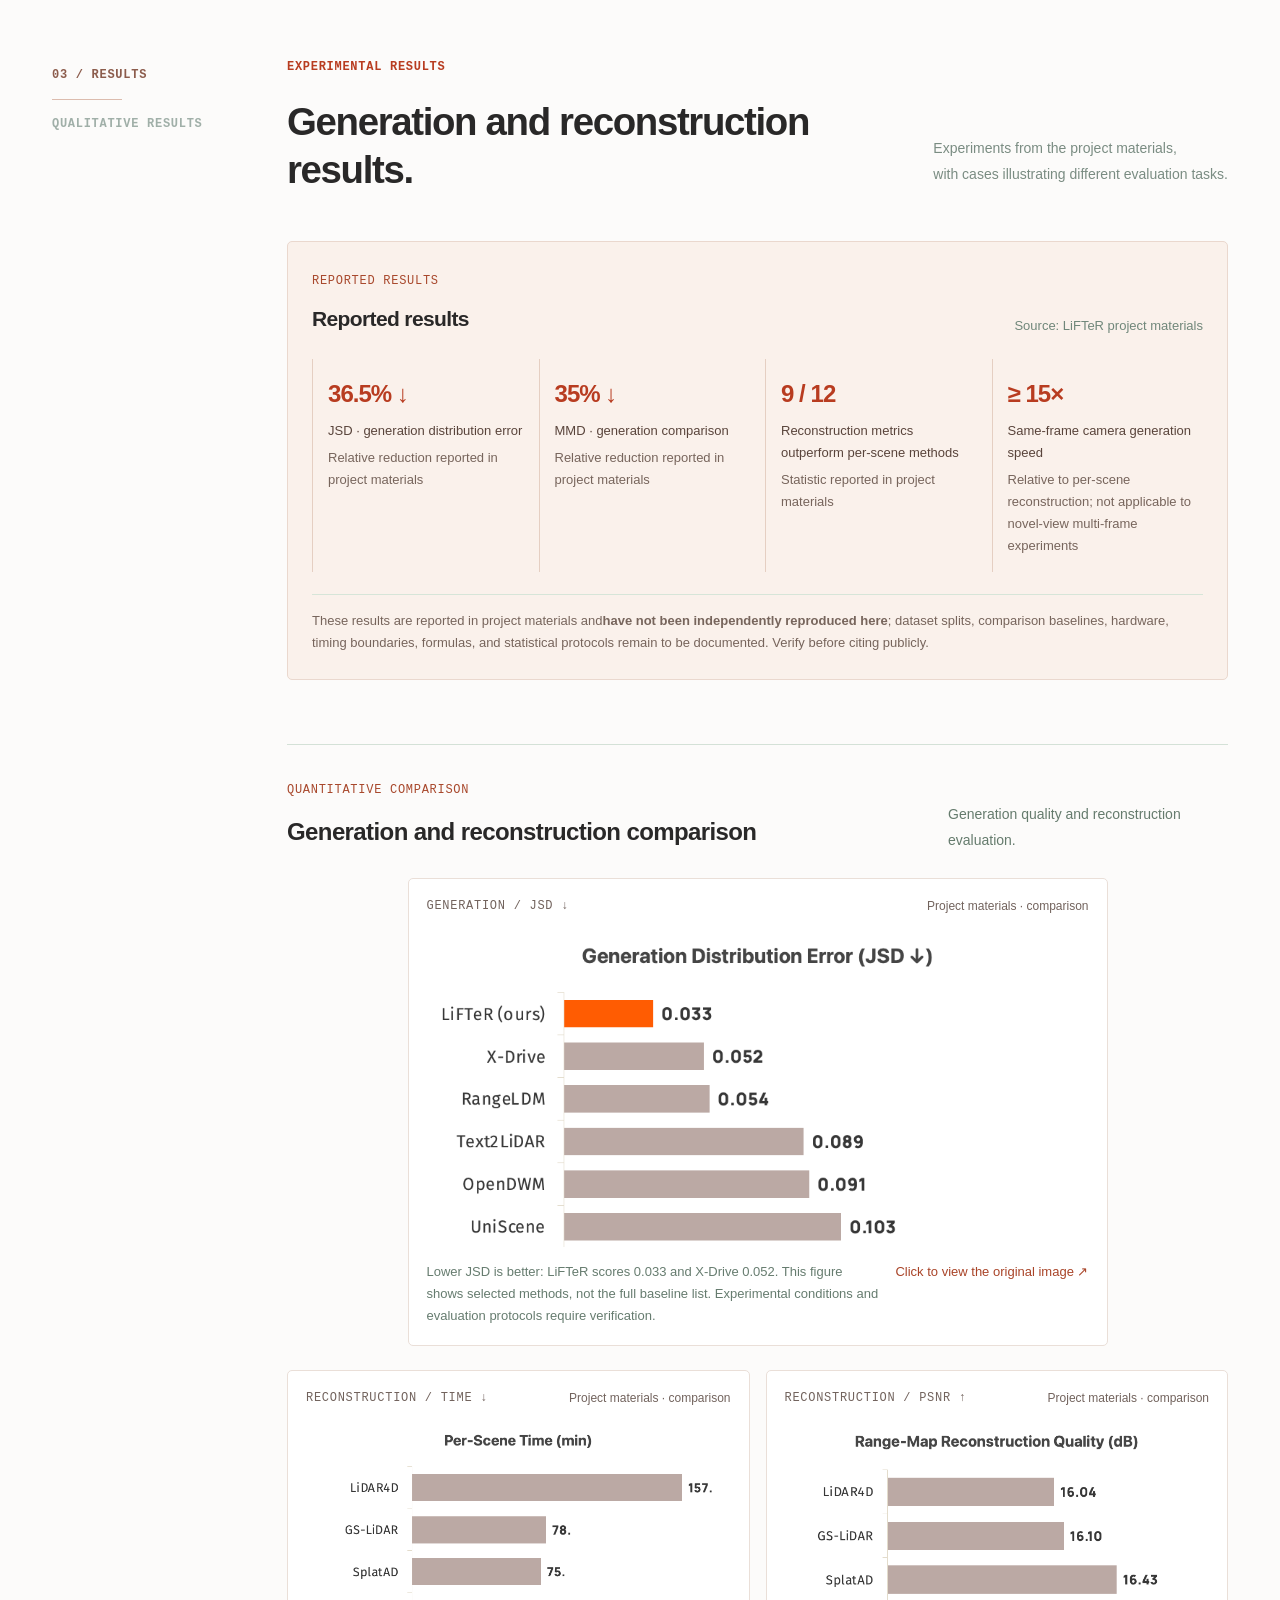
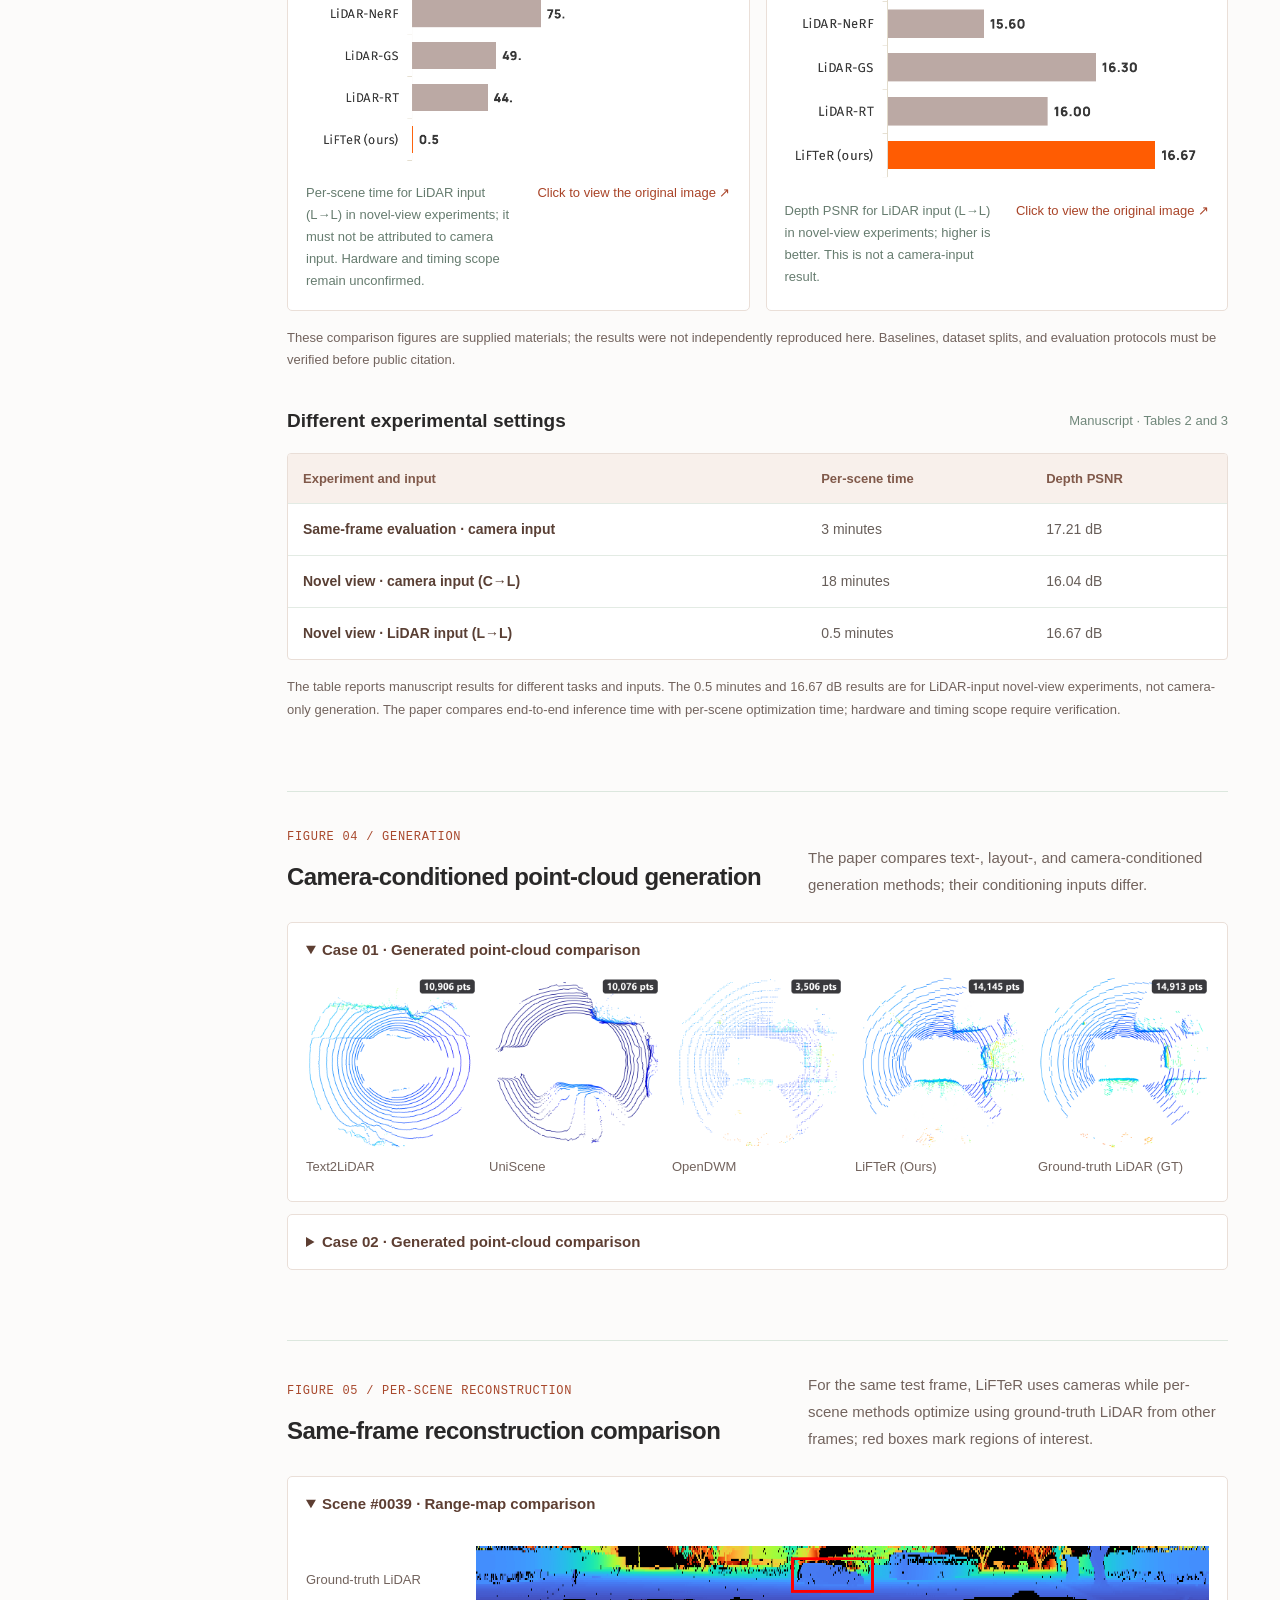
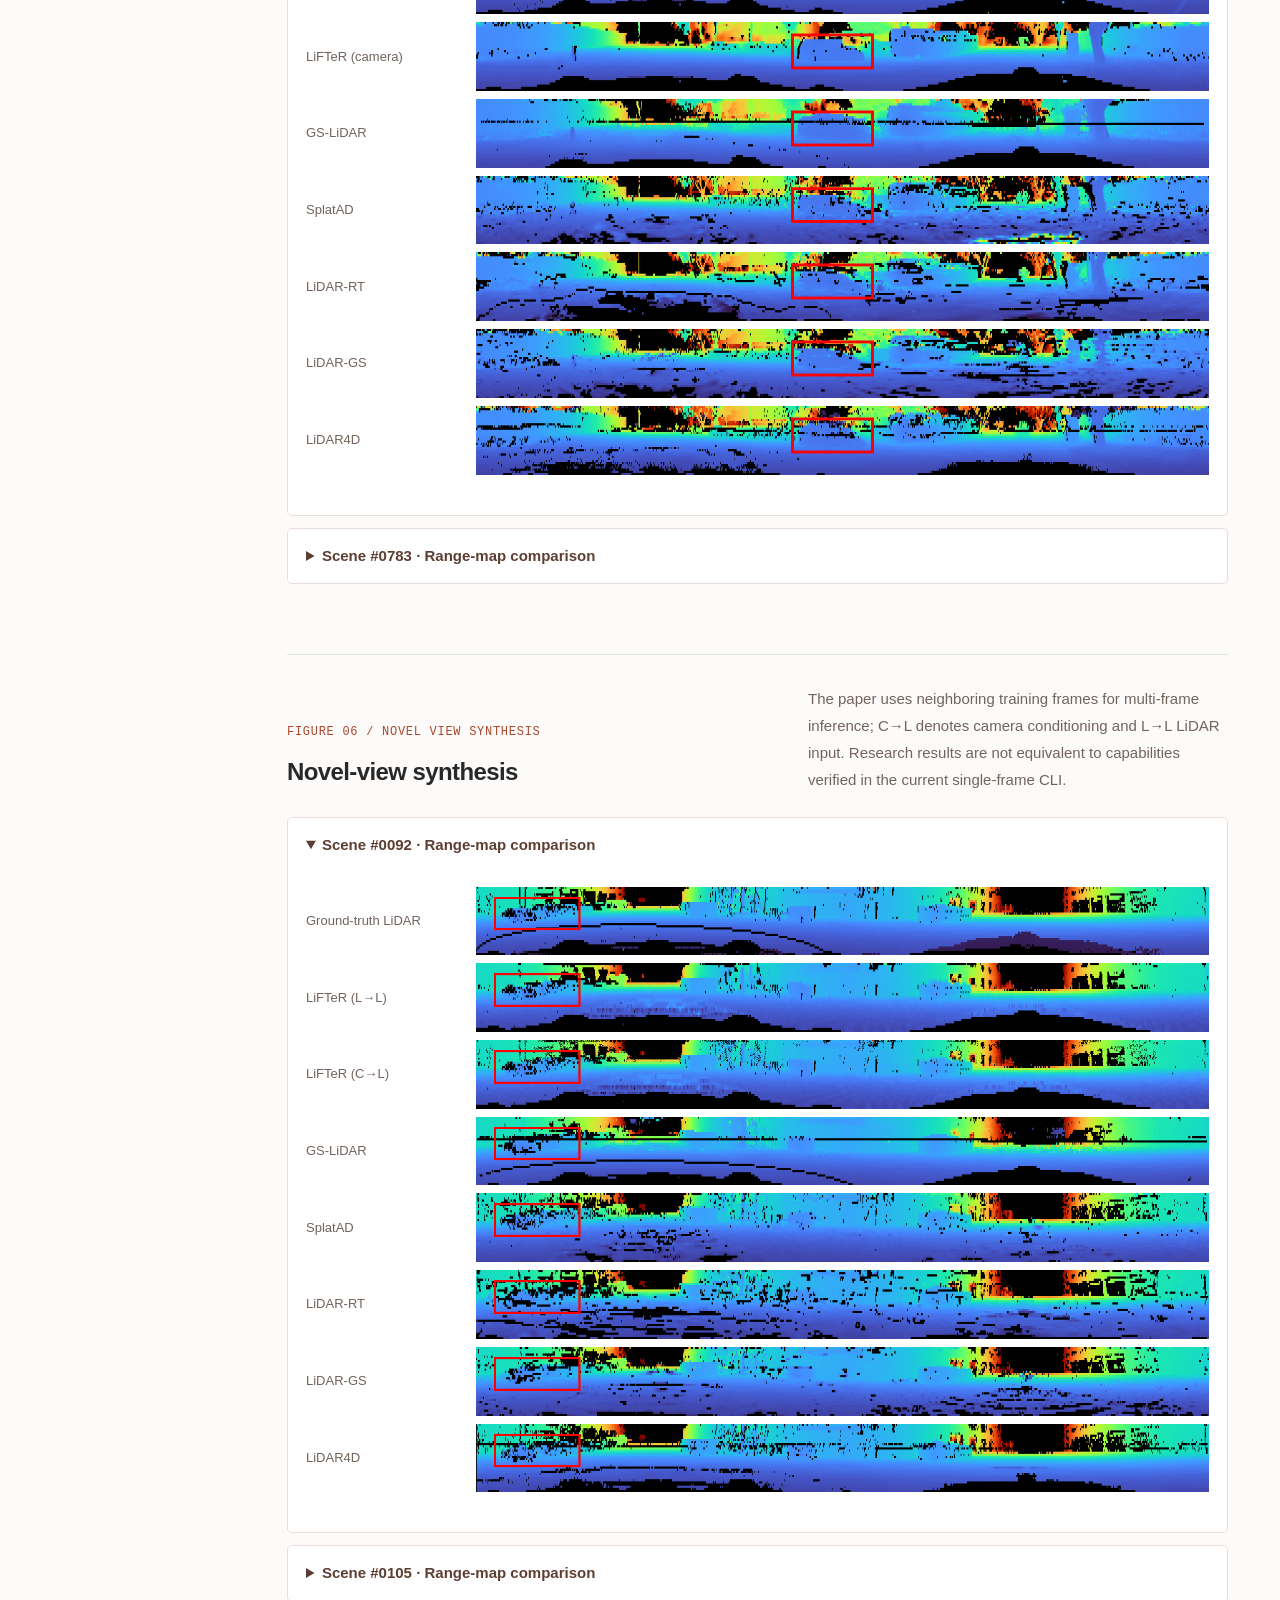
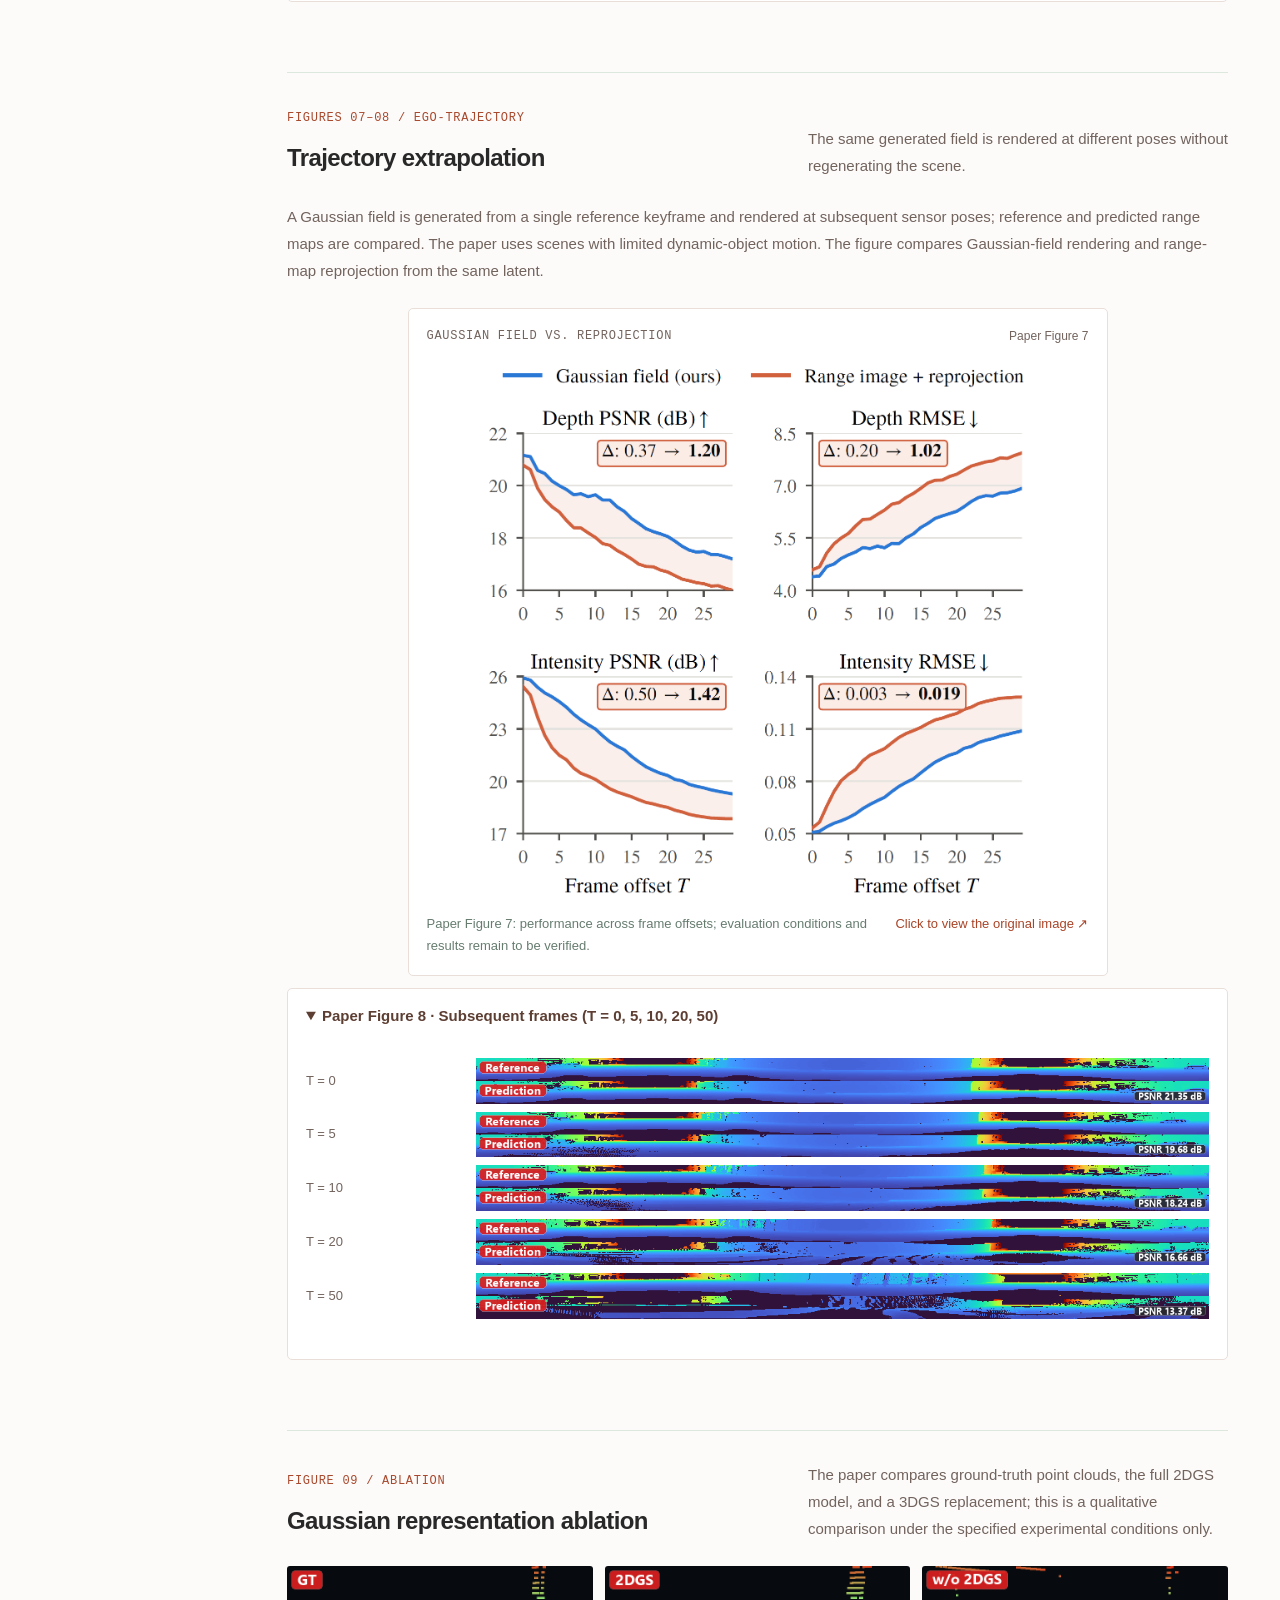
==== commit a8ce2f68: "Add Carizon affiliation to all authors Co-Authored-By: Claude Code <noreply@anthropic.com>" ====
--- a/index-en.html
+++ b/index-en.html
@@ -27,7 +27,7 @@
       <div class="hero-kicker"><span class="status-dot"></span> CROSS-MODAL LIDAR GENERATION <span class="kicker-line"></span> LIFTER</div>
       <h1 id="hero-title" class="technical-hero-title project-title" lang="en">LiFTeR: <span>Generating LiDAR Gaussian Fields from Surround-View Cameras</span></h1>
       <div class="project-credits" aria-label="Authors and affiliations">
-        <p class="project-authors" lang="en">Chi Zhu<sup>1</sup>, Shucheng Gong<sup>2</sup>, Zhang Jinwei<sup>2</sup>, Xu Wang<sup>3</sup>, Jing Wang<sup>2</sup>, Le zhang<sup>1</sup>, Weiwei Liu<sup>2</sup>, Chang Huang<sup>2</sup></p>
+        <p class="project-authors" lang="en">Chi Zhu<sup>1,2</sup>, Shucheng Gong<sup>2</sup>, Zhang Jinwei<sup>2</sup>, Xu Wang<sup>3,2</sup>, Jing Wang<sup>2</sup>, Le zhang<sup>1,2</sup>, Weiwei Liu<sup>2</sup>, Chang Huang<sup>2</sup></p>
         <p class="project-affiliations" lang="en"><span><sup>1</sup> Hangzhou Dianzi University (<a href="https://www.hdu.edu.cn/">hdu.edu.cn</a>)</span><span><sup>2</sup> Carizon (<a href="https://www.carizon.com/#/">www.carizon.com</a>)</span><span><sup>3</sup> Beihang University (<a href="https://www.buaa.edu.cn/">buaa.edu.cn</a>)</span></p>
         <p class="paper-availability">PDF not yet available</p>
       </div>
@@ -203,7 +203,10 @@
         <details><summary>Why use 2D Gaussians?</summary><p>The approach uses 2DGS for local surface representation and GS-LiDAR to render per-beam results. Effectiveness depends on data, parameterization, and comparison settings; it should not be assumed superior to 3DGS for all tasks.</p></details>
         <details><summary>Why decode Gaussians in latent space?</summary><p>Compression reduces spatial positions, helping reduce sequence length, computation, and memory requirements; generation quality and efficiency still require validation with actual models, hardware, and experiments.</p></details>
         <details><summary>Why condition on cameras rather than occupancy?</summary><p>Camera observations are more commonly available. This does not make occupancy invalid; different conditioning inputs have different data, geometry, and deployment requirements.</p></details>
-        <details><summary>What remains unresolved?</summary><p>Temporal and novel-view consistency, cross-modal inference efficiency, camera-only data interfaces, and sensor calibration and evaluation protocols remain to be verified. The 200 m range in project materials does not apply to the 50 m nuScenes configuration on this page.</p></details>
+        <details><summary>Why generate a Gaussian field instead of only a range image?</summary><p>A LiDAR VAE can decode a range image directly. A Gaussian field, however, is a renderable scene representation that can be reused at different poses without rerunning the diffusion model at every simulation timestamp. Multi-scene comparisons further evaluate novel-view performance, but coverage of newly revealed regions has not been separately quantified. Paper Table 1 evaluates generation using VAE decoding, while Tables 2 and 3 evaluate reconstruction using Gaussian decoding. In a same-frame comparison, Gaussian decoding achieved 17.2053 dB depth PSNR versus 17.0658 dB for the VAE, but it was not better on every metric.</p></details>
+        <details><summary>Why anchor Gaussian positions to LiDAR rays?</summary><p>Ray directions are fixed by the sensor configuration, so the model predicts depth along each ray. In an ablation study, replacing this constraint with freely predicted 3D positions and retraining with other settings unchanged increased Chamfer distance from 1.5955 to 14.4976 and reduced depth PSNR from 17.2053 dB to 13.1531 dB. These results apply to that experimental setting and should not be generalized to every model or dataset.</p></details>
+        <details><summary>Do per-scene reconstruction methods use the same inputs?</summary><p>Not exactly. In same-frame evaluation, LiFTeR uses six camera images from the test timestamp; test scenes were excluded from training the DiT and Gaussian decoder. Per-scene methods optimize the scene using ground-truth LiDAR from other frames. Comparisons should therefore be interpreted in light of the input modalities, available data, and task settings, rather than as identical-input comparisons.</p></details>
+        <details><summary>How are dynamic objects handled in novel-view and multi-frame simulation?</summary><p>The simulation application uses nuScenes 3D annotations to separate predicted Gaussians into static and dynamic parts. Dynamic Gaussians are aggregated across frames in canonical coordinates and rendered together with the static scene. In Table 3, each intervening query frame uses its two neighboring frames. Removing the annotation dependency remains future work; these research results are not equivalent to capabilities verified in the current single-frame main CLI.</p></details>
       </div>
     </div></div></section>
     <section class="closing-section"><div class="wrap closing-inner"><div><p class="eyebrow">LIFTER / TECHNICAL SUMMARY</p><h2>Conditional diffusion generation.<br><span>Per-ray Gaussian rendering.</span></h2></div><div class="closing-right"><p>LiFTeR</p><a href="#top">Back to top <span aria-hidden="true">↑</span></a></div></div></section>
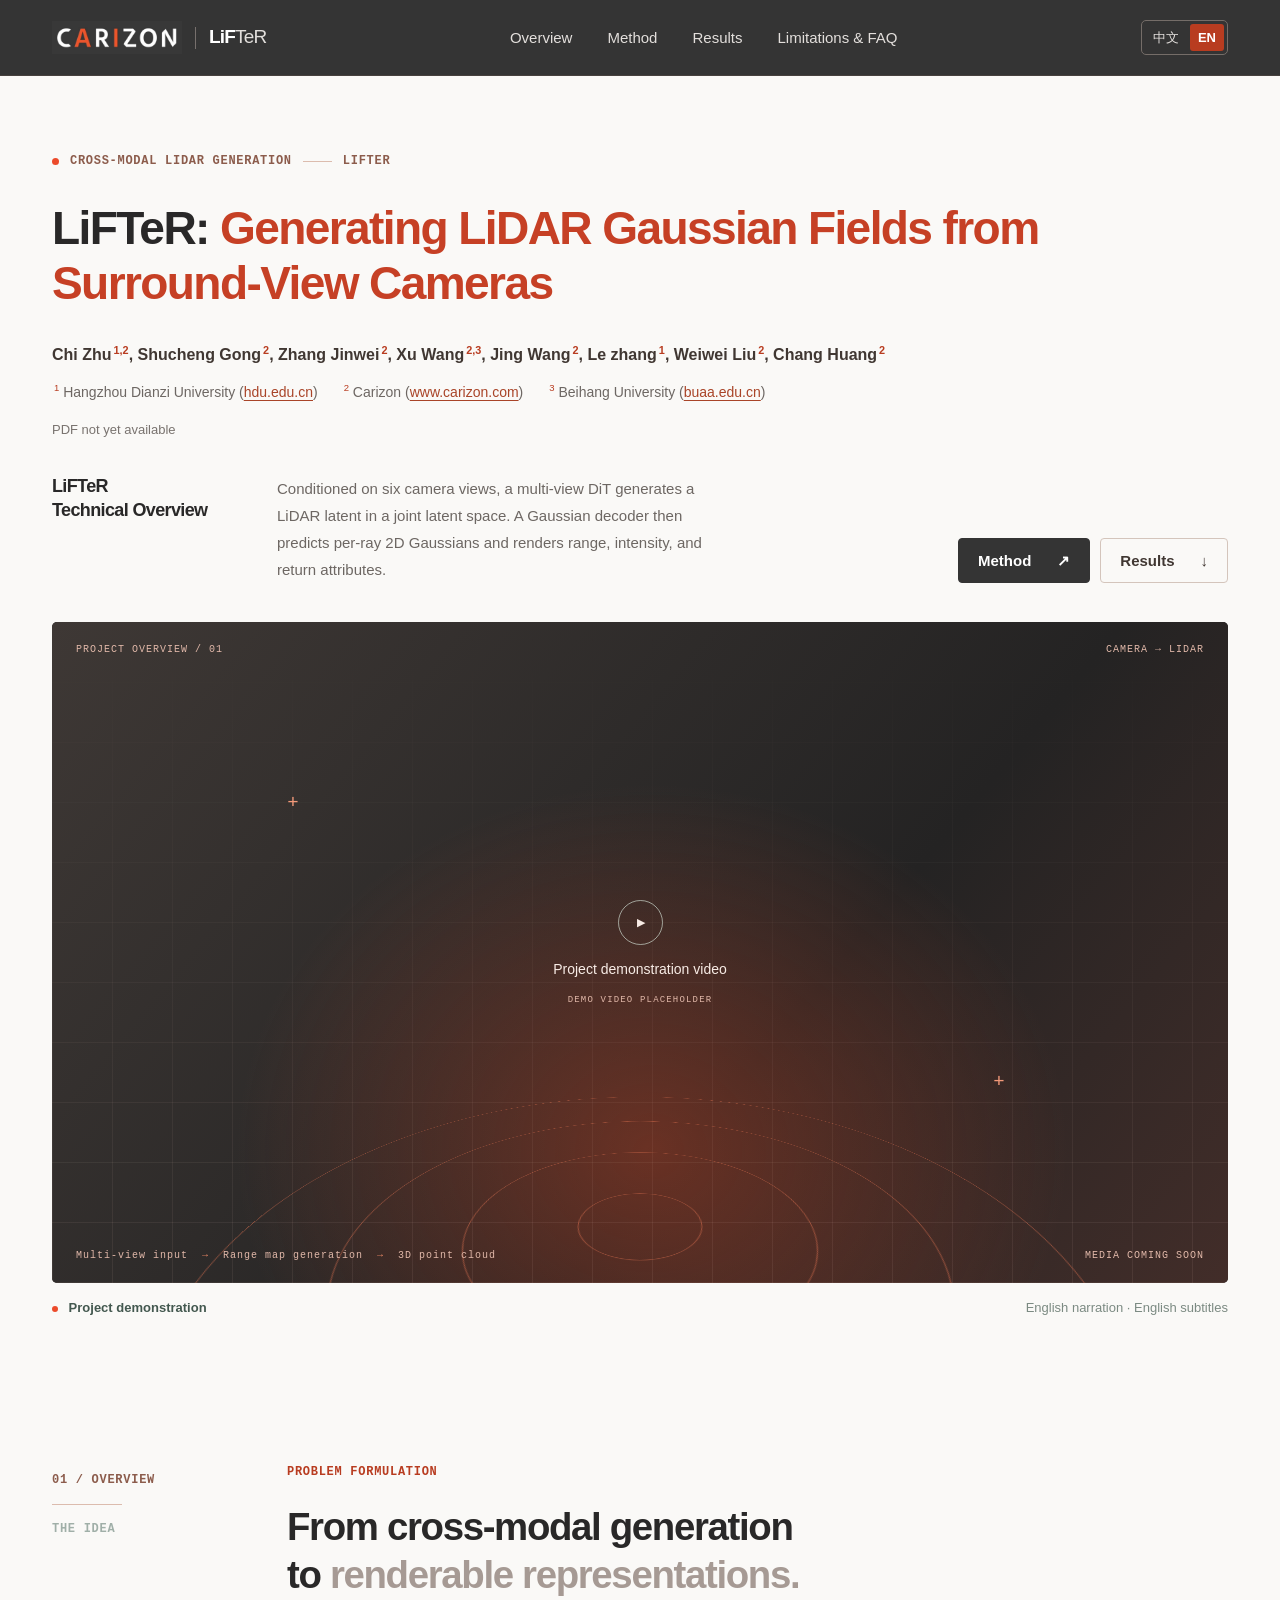
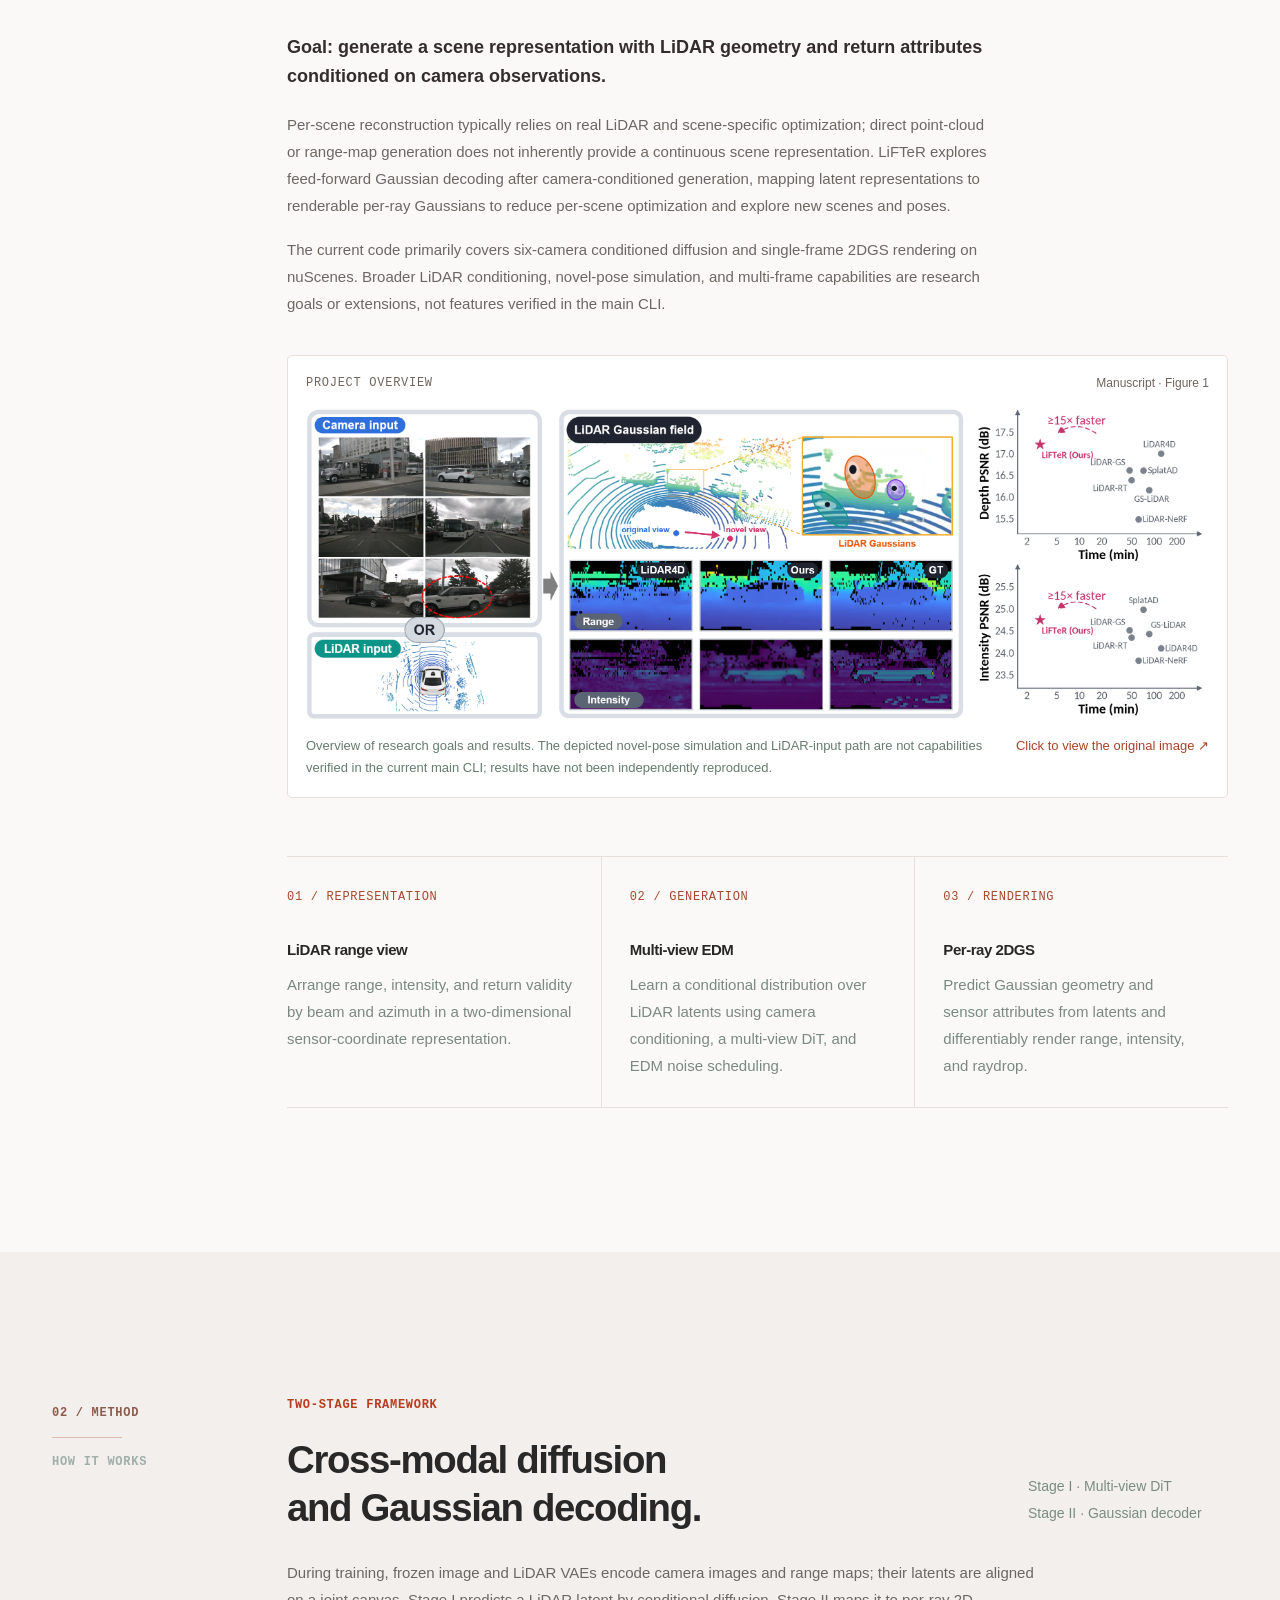
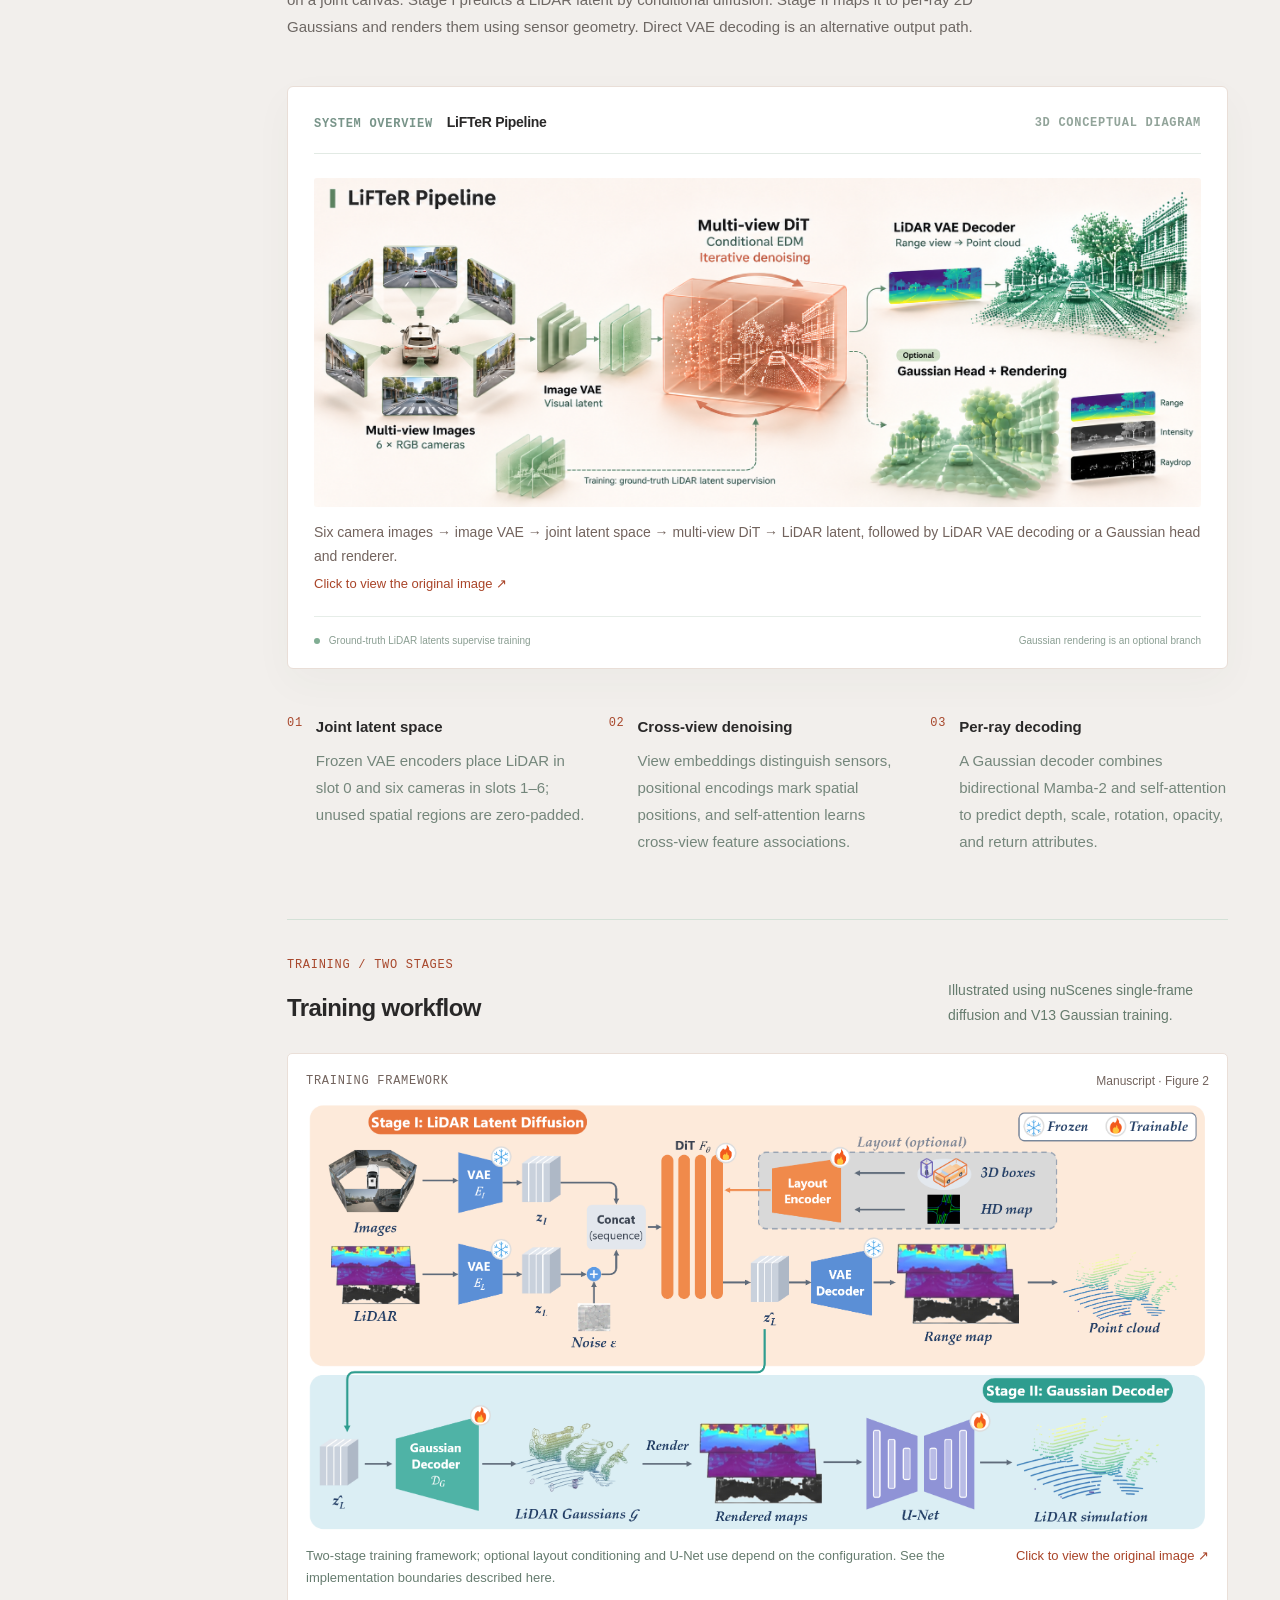
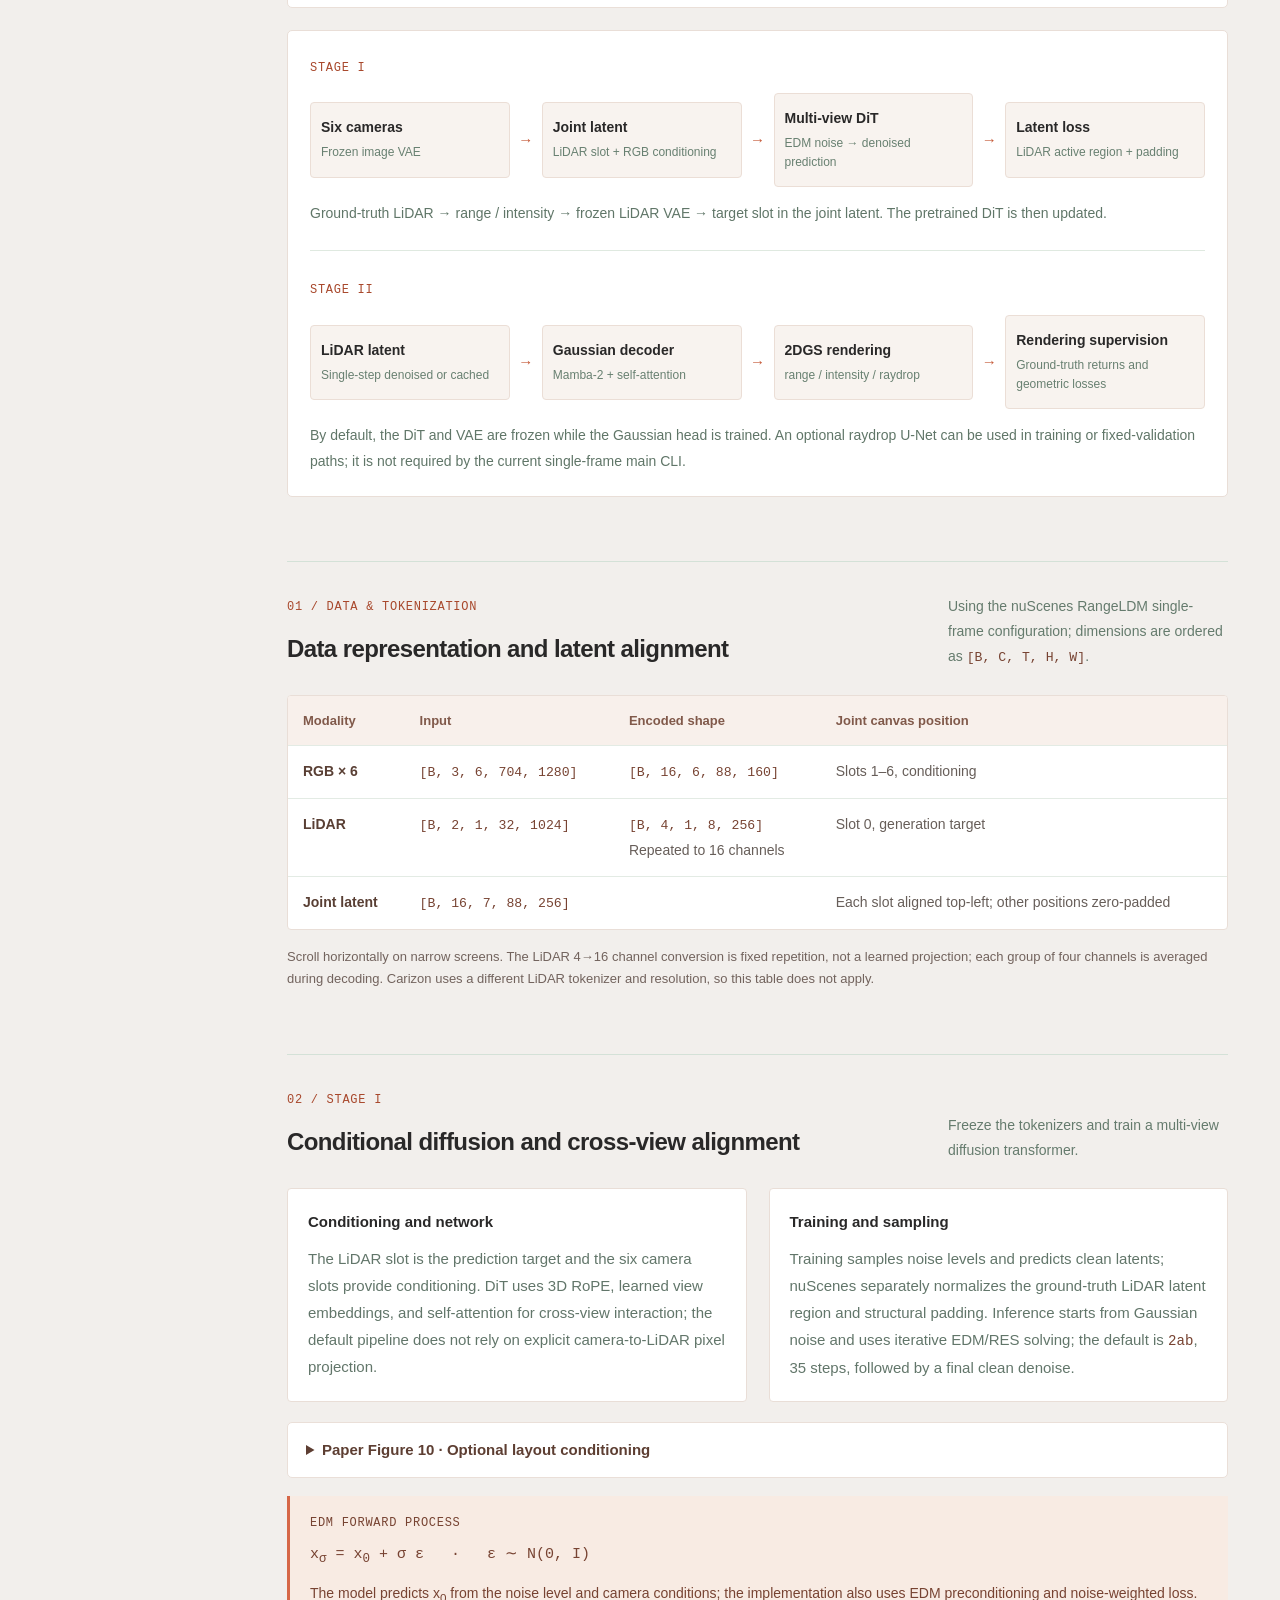
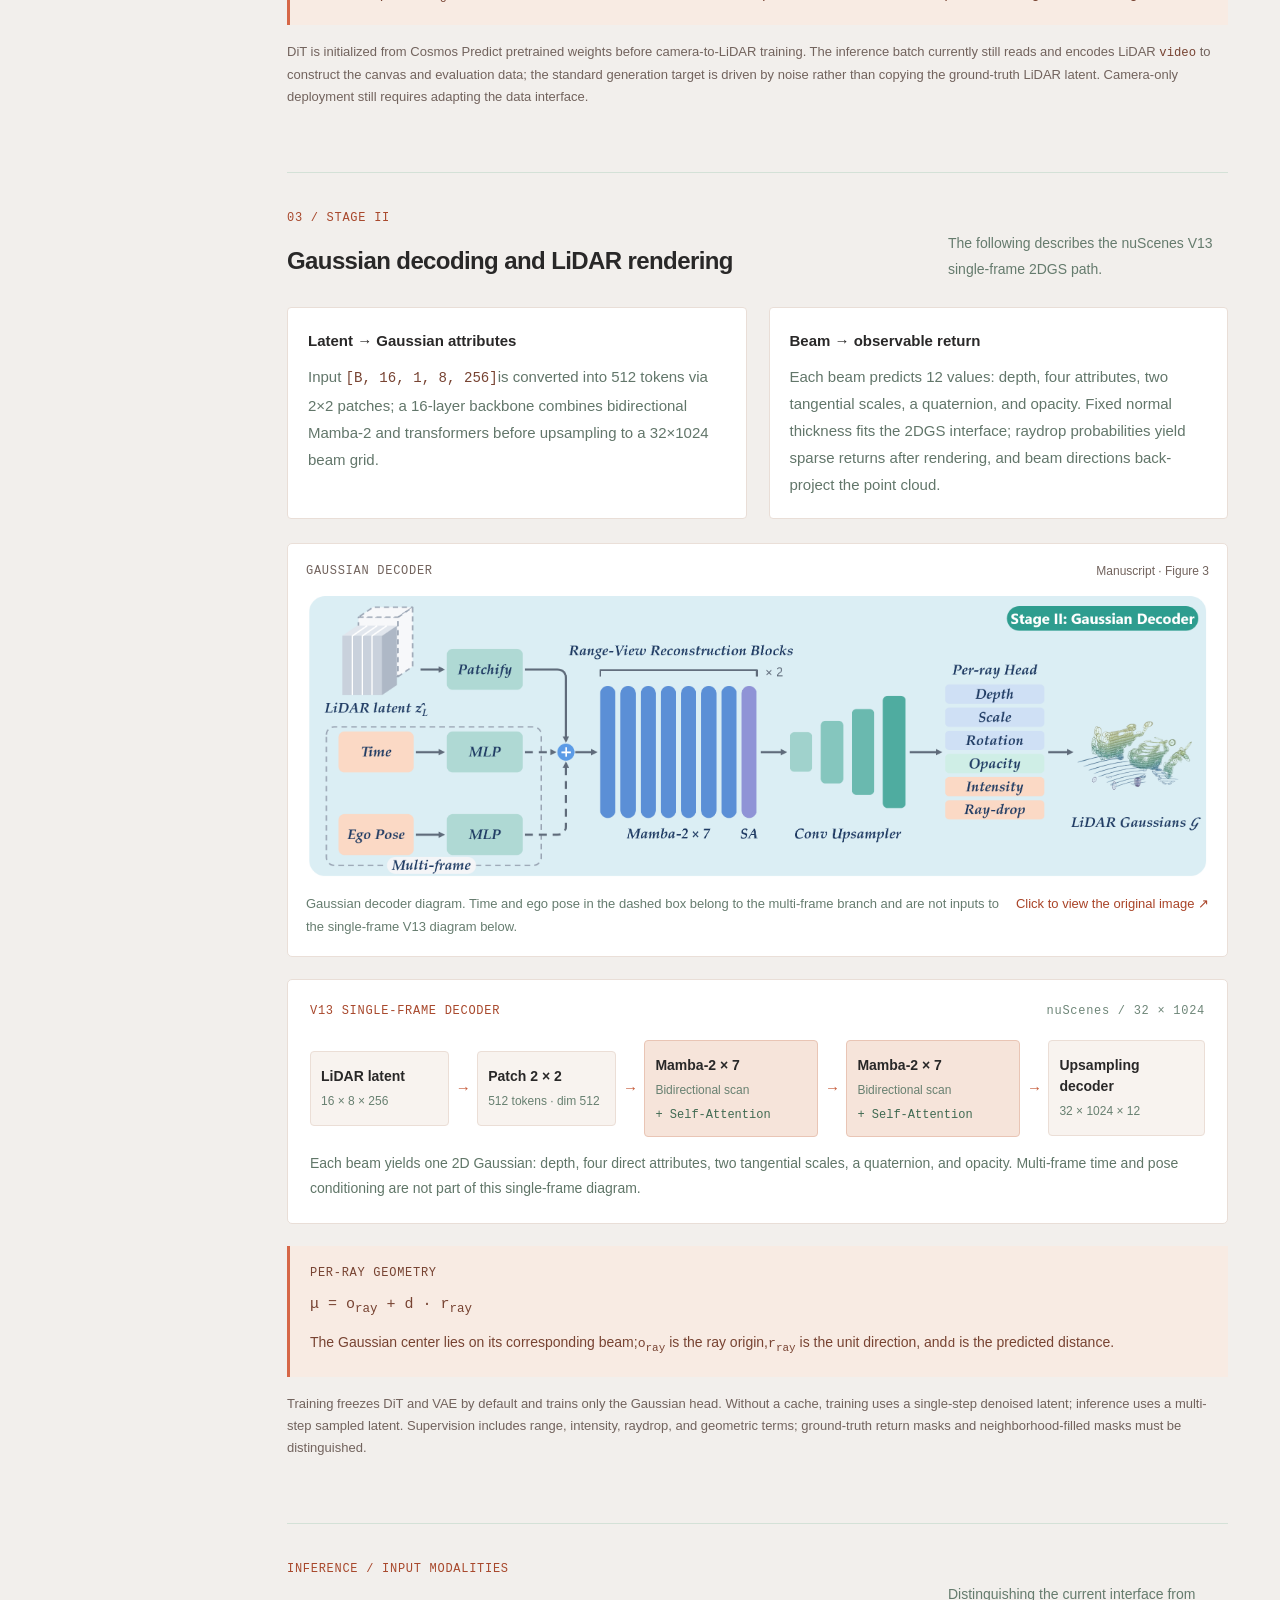
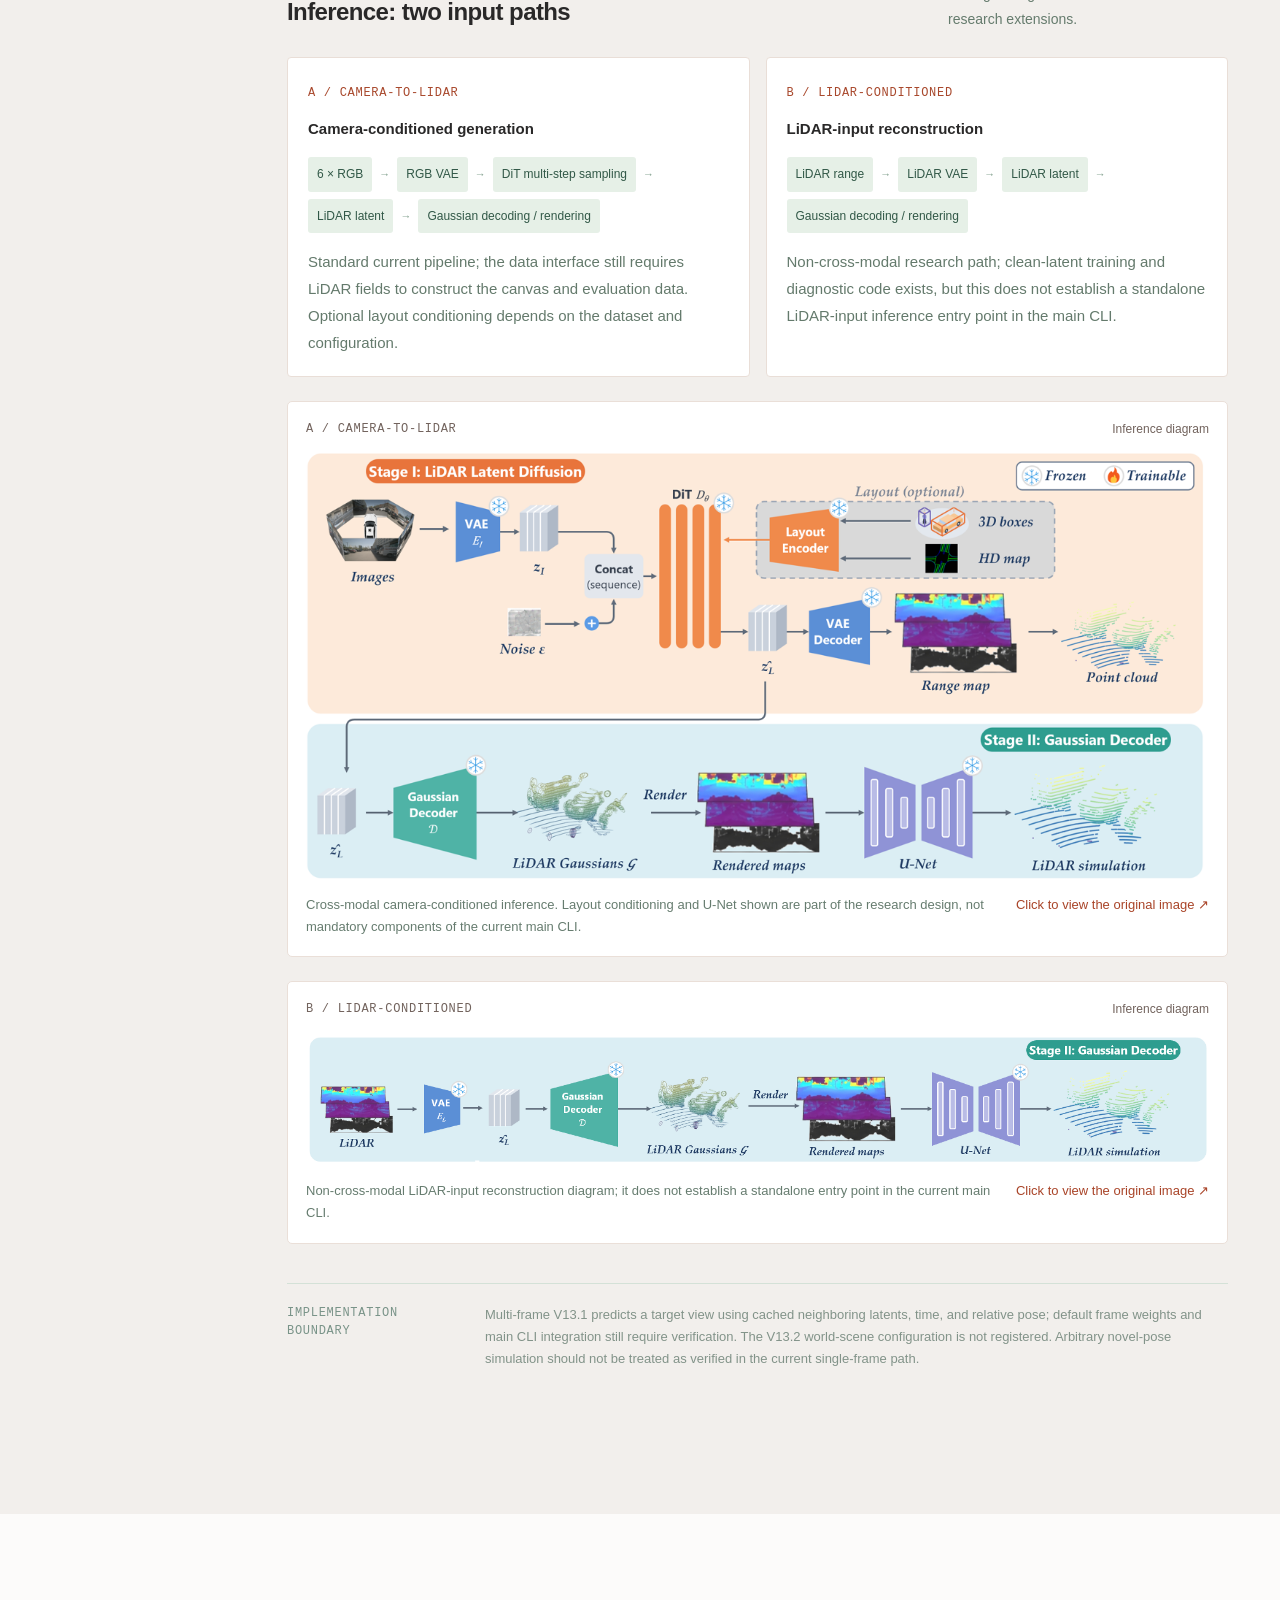
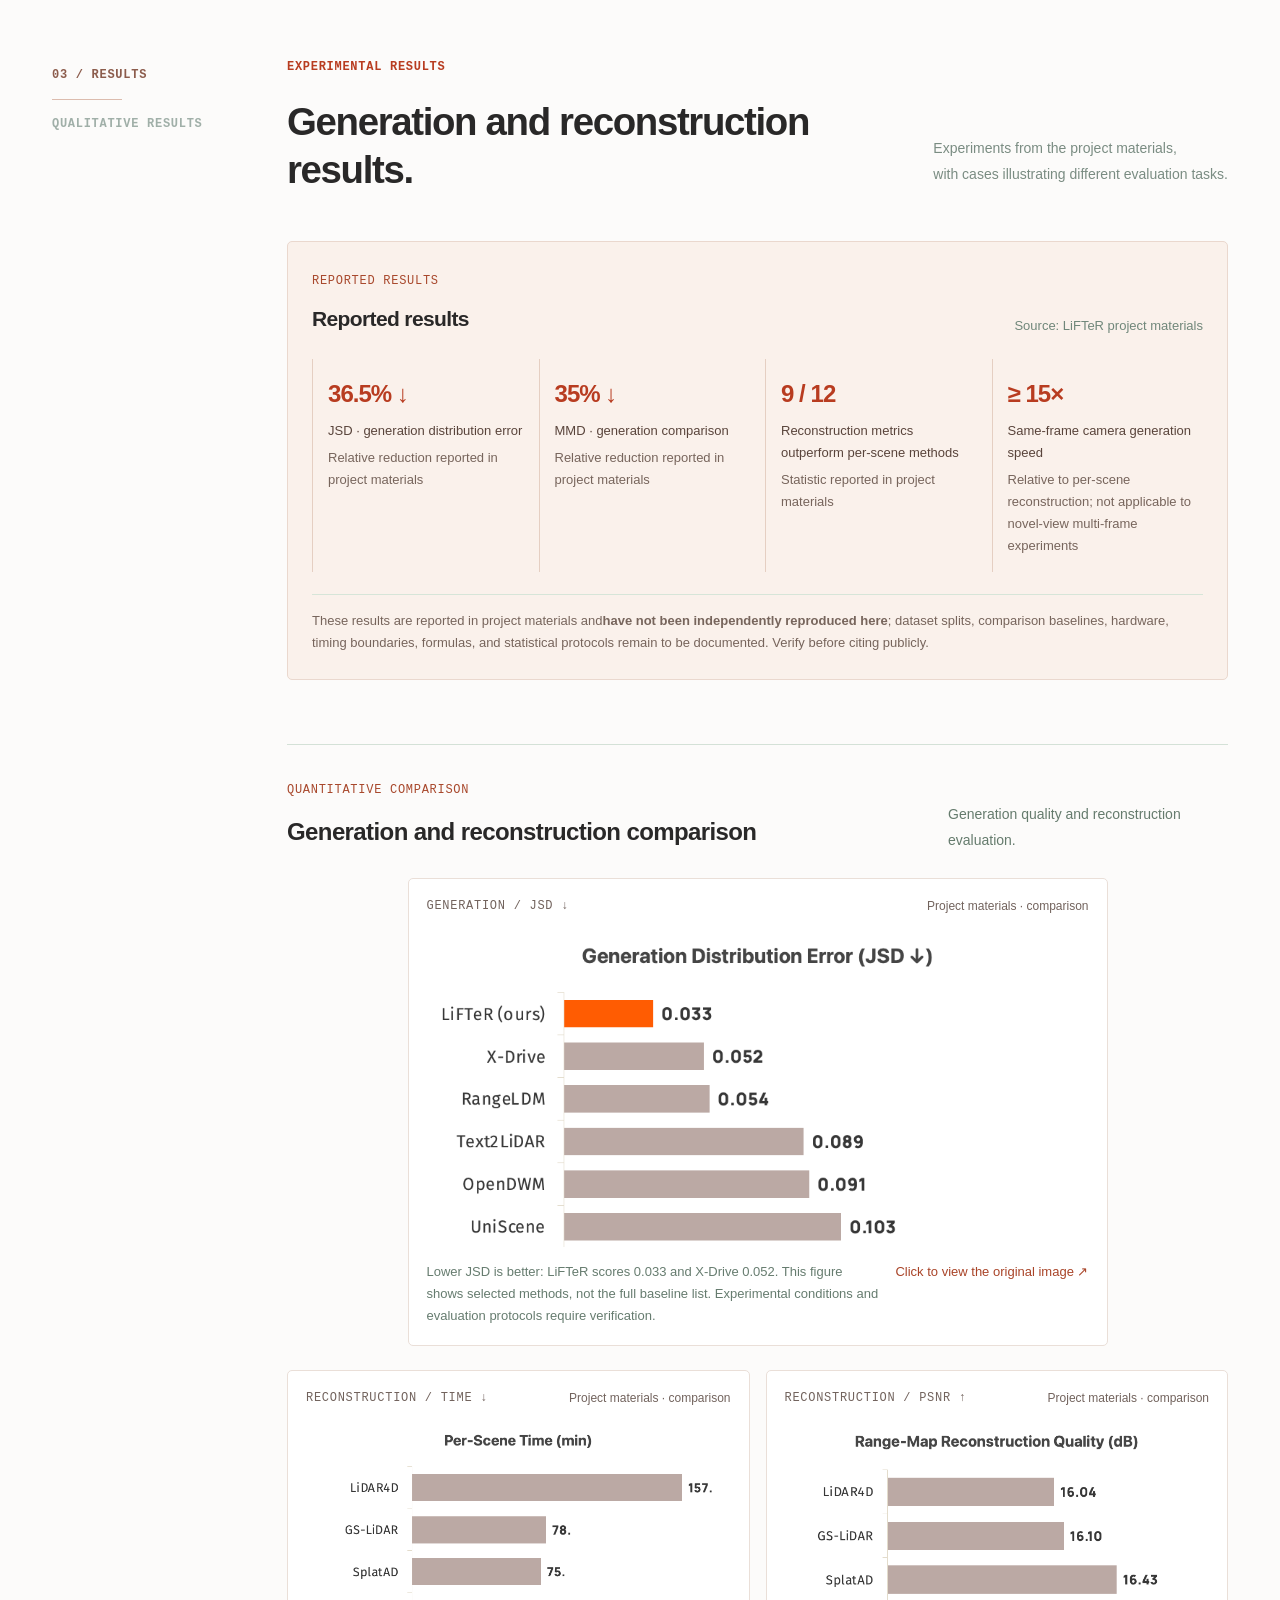
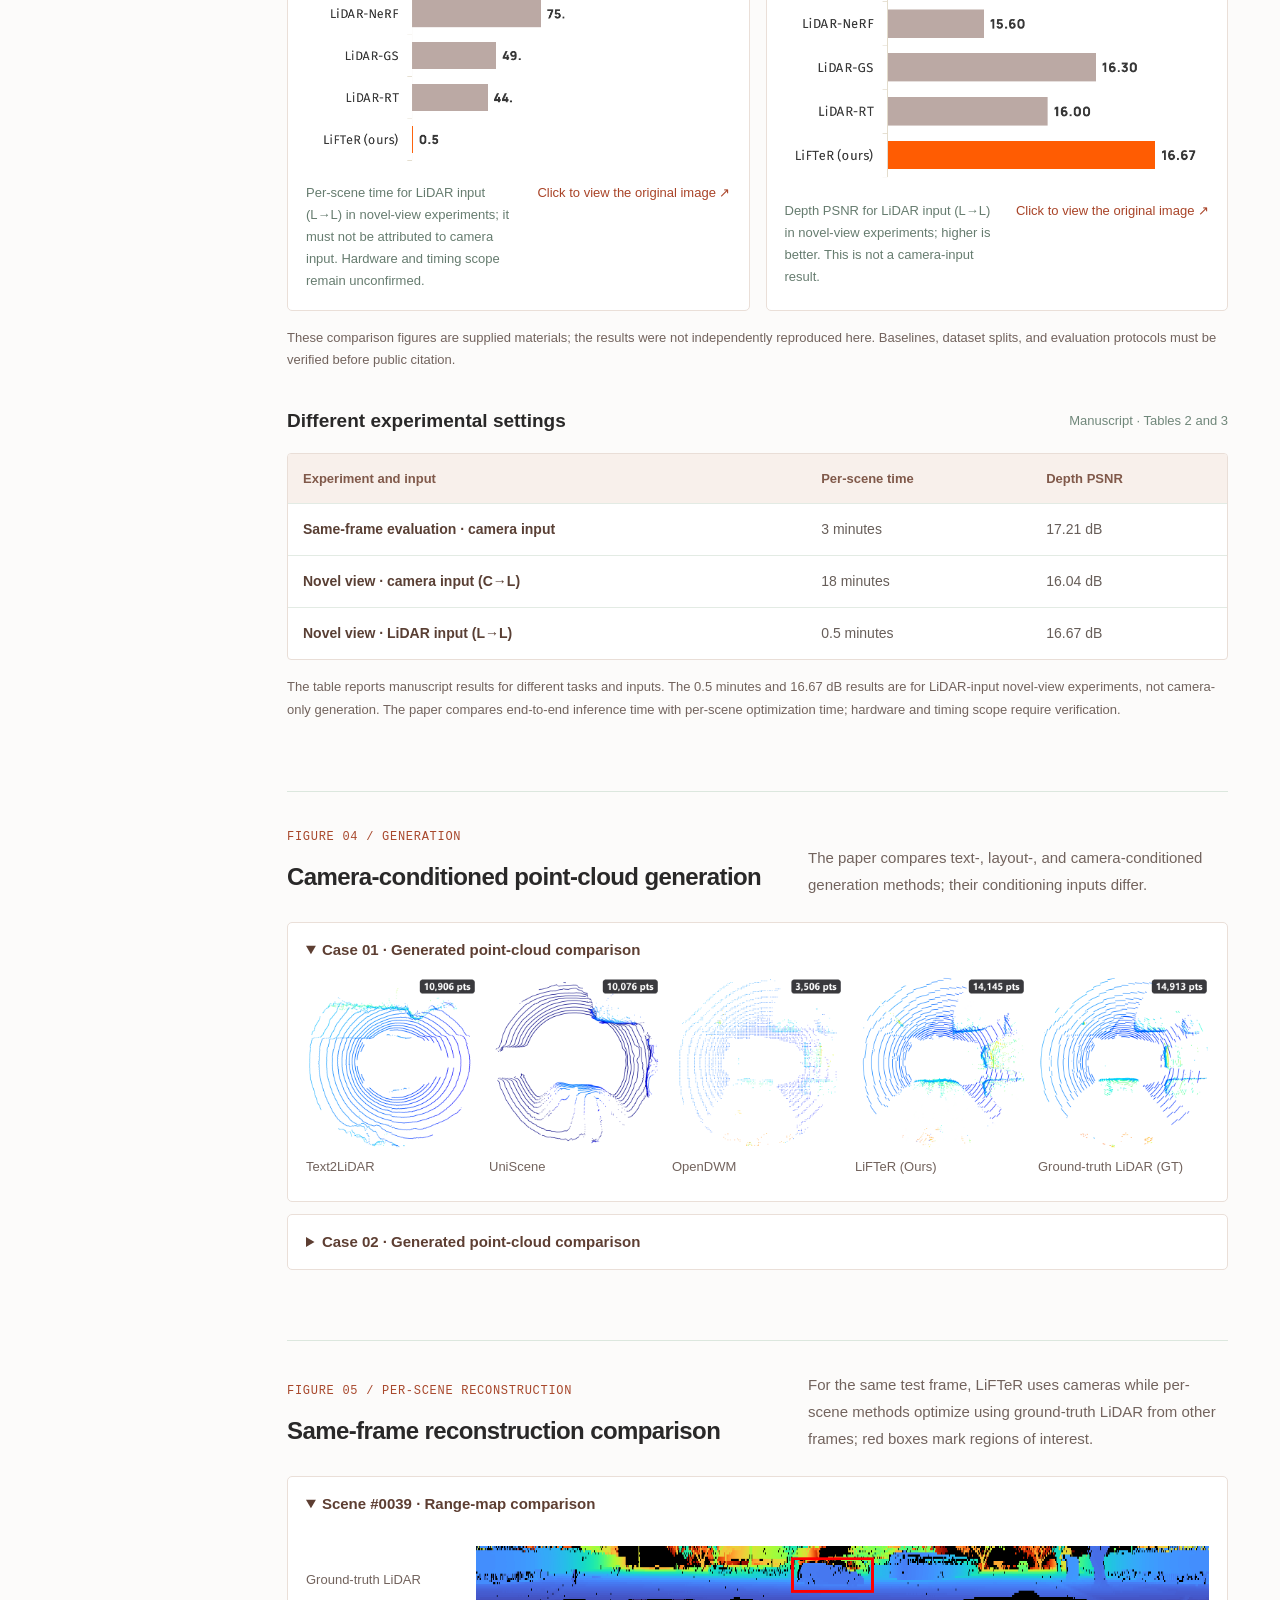
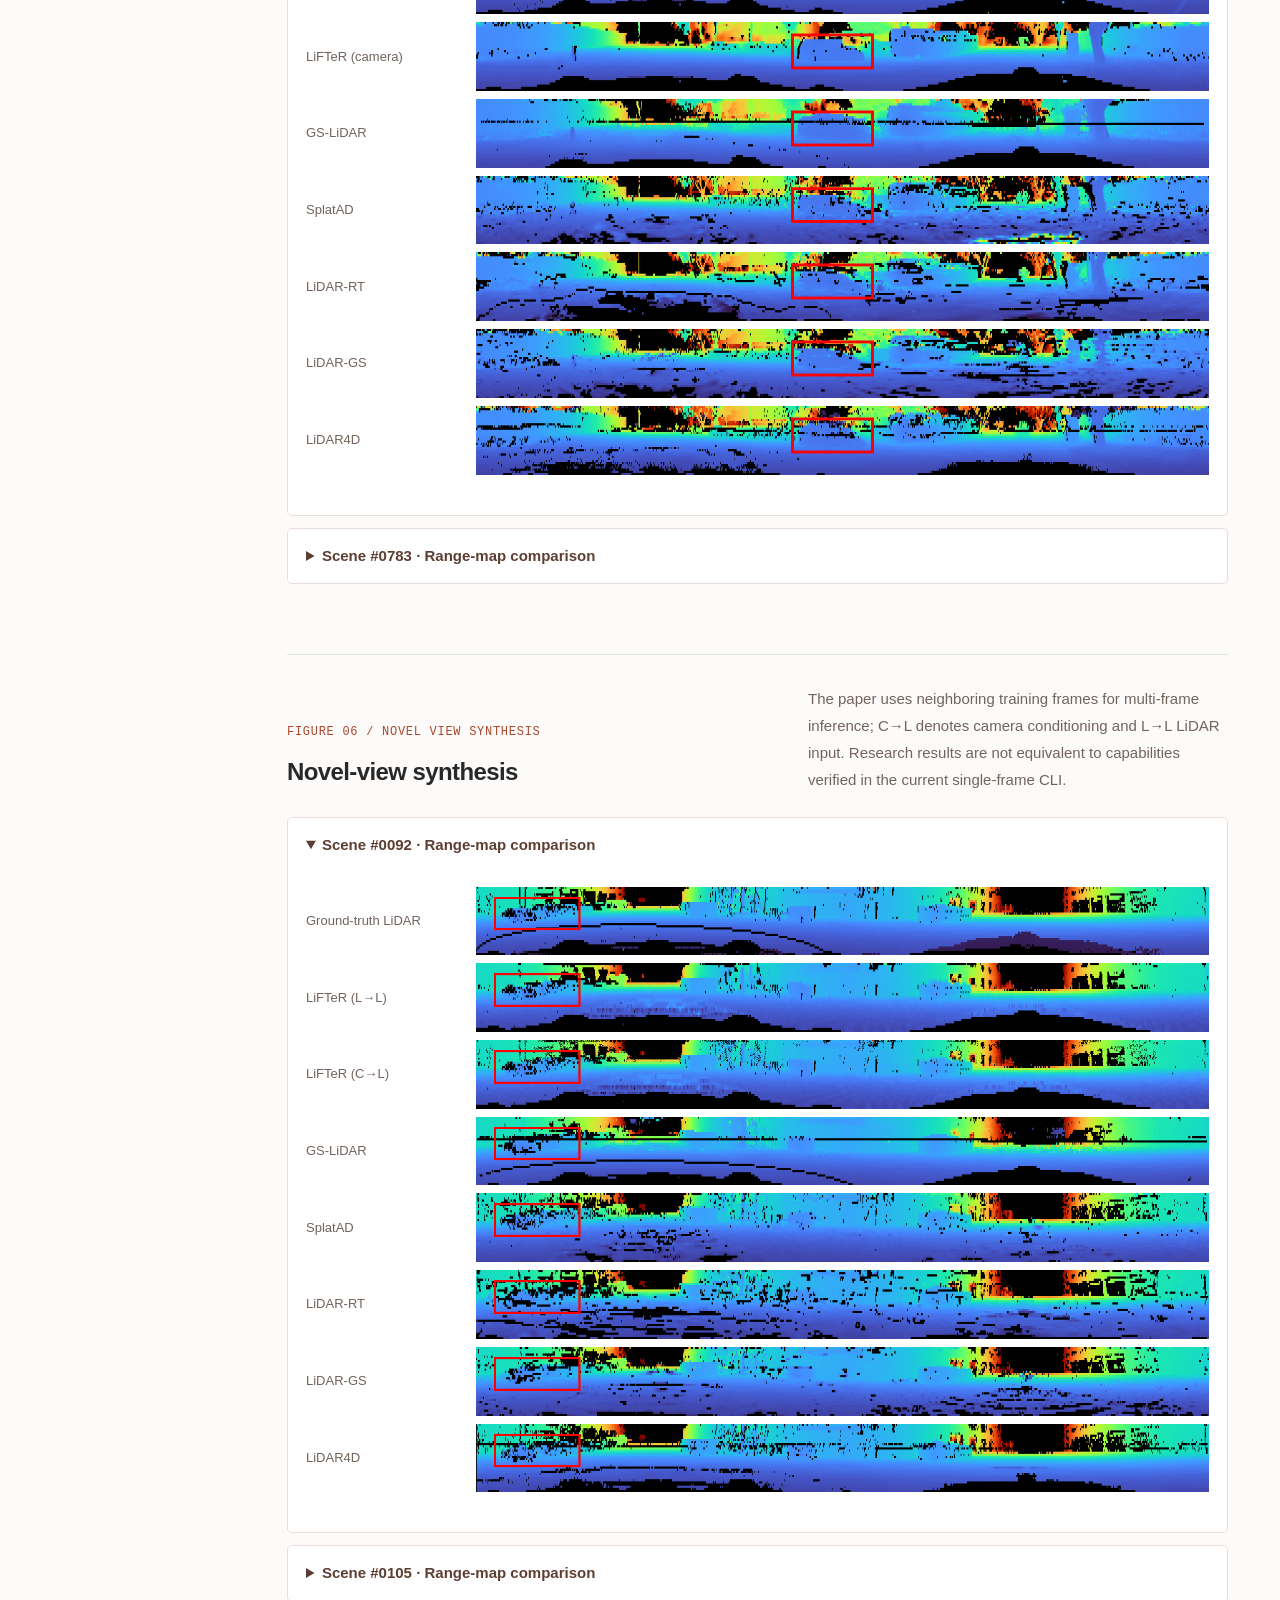
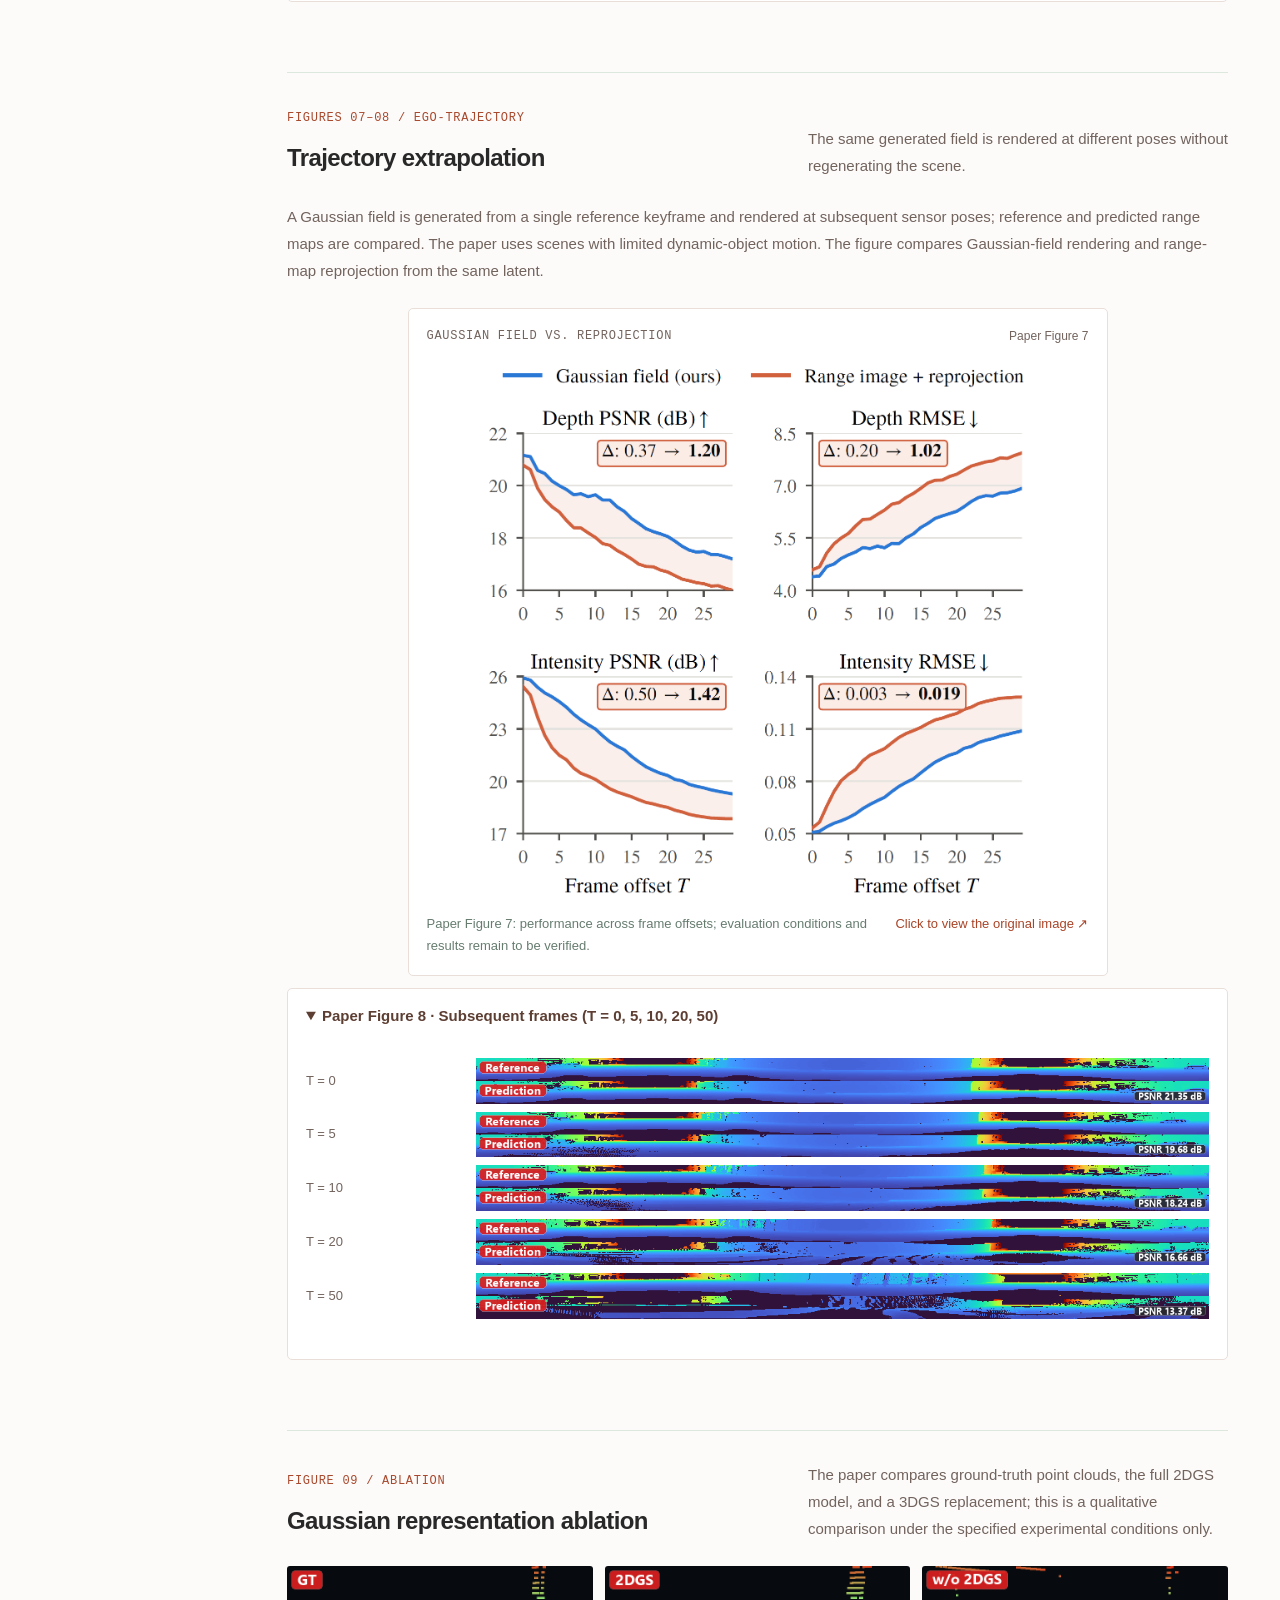
==== commit 5ef00579: "Correct author affiliations Co-Authored-By: Claude Code <noreply@anthropic.com>" ====
--- a/index-en.html
+++ b/index-en.html
@@ -27,7 +27,7 @@
       <div class="hero-kicker"><span class="status-dot"></span> CROSS-MODAL LIDAR GENERATION <span class="kicker-line"></span> LIFTER</div>
       <h1 id="hero-title" class="technical-hero-title project-title" lang="en">LiFTeR: <span>Generating LiDAR Gaussian Fields from Surround-View Cameras</span></h1>
       <div class="project-credits" aria-label="Authors and affiliations">
-        <p class="project-authors" lang="en">Chi Zhu<sup>1,2</sup>, Shucheng Gong<sup>2</sup>, Zhang Jinwei<sup>2</sup>, Xu Wang<sup>3,2</sup>, Jing Wang<sup>2</sup>, Le zhang<sup>1,2</sup>, Weiwei Liu<sup>2</sup>, Chang Huang<sup>2</sup></p>
+        <p class="project-authors" lang="en">Chi Zhu<sup>1,2</sup>, Shucheng Gong<sup>2</sup>, Zhang Jinwei<sup>2</sup>, Xu Wang<sup>2,3</sup>, Jing Wang<sup>2</sup>, Le zhang<sup>1</sup>, Weiwei Liu<sup>2</sup>, Chang Huang<sup>2</sup></p>
         <p class="project-affiliations" lang="en"><span><sup>1</sup> Hangzhou Dianzi University (<a href="https://www.hdu.edu.cn/">hdu.edu.cn</a>)</span><span><sup>2</sup> Carizon (<a href="https://www.carizon.com/#/">www.carizon.com</a>)</span><span><sup>3</sup> Beihang University (<a href="https://www.buaa.edu.cn/">buaa.edu.cn</a>)</span></p>
         <p class="paper-availability">PDF not yet available</p>
       </div>
